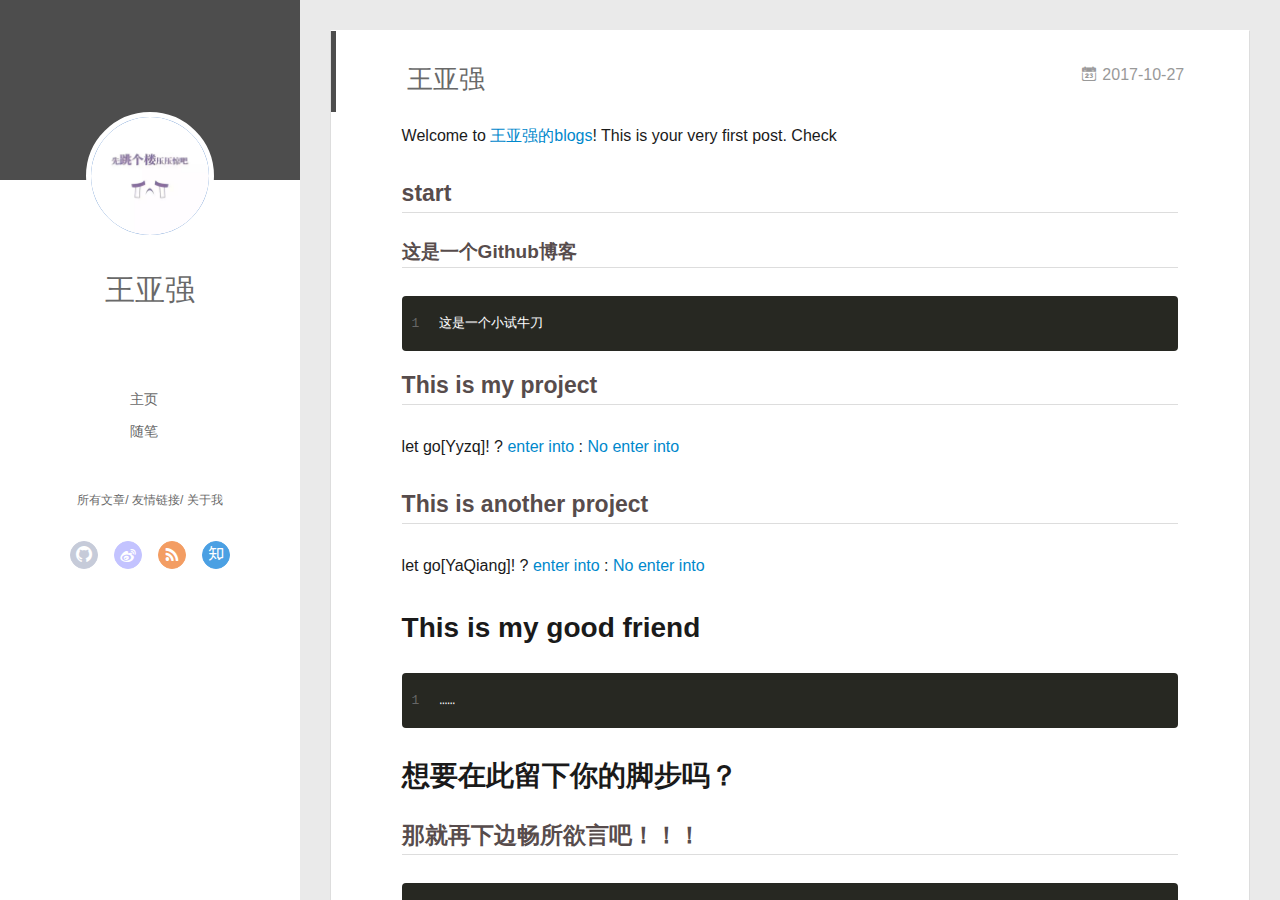
==== index.html @ bfeea73a "Site updated: 2017-10-27 15:03:14" ====
<!DOCTYPE html>
<html>
<head>
  <meta charset="utf-8">
  
  <meta name="renderer" content="webkit">
  <meta http-equiv="X-UA-Compatible" content="IE=edge" >
  <link rel="dns-prefetch" href="http://yoursite.com">
  <title>王亚强</title>
  <meta name="viewport" content="width=device-width, initial-scale=1, maximum-scale=1">
  <meta property="og:type" content="website">
<meta property="og:title" content="王亚强">
<meta property="og:url" content="http://yoursite.com/index.html">
<meta property="og:site_name" content="王亚强">
<meta property="og:locale" content="zh-CN">
<meta name="twitter:card" content="summary">
<meta name="twitter:title" content="王亚强">
  
    <link rel="alternative" href="/atom.xml" title="王亚强" type="application/atom+xml">
  
  
    <link rel="icon" href="/favicon.png">
  
  <link rel="stylesheet" type="text/css" href="/./main.507b3a.css">
  <style type="text/css">
  
    #container.show {
      background: linear-gradient(200deg,#a0cfe4,#e8c37e);
    }
  </style>
  

  

</head>

<body>
  <div id="container" q-class="show:isCtnShow">
    <canvas id="anm-canvas" class="anm-canvas"></canvas>
    <div class="left-col" q-class="show:isShow">
      
<div class="overlay" style="background: #4d4d4d"></div>
<div class="intrude-less">
	<header id="header" class="inner">
		<a href="" class="profilepic">
			<img src="/images/avatar.jpg" class="js-avatar">
		</a>
		<hgroup>
		  <h1 class="header-author"><a href="">王亚强</a></h1>
		</hgroup>
		

		<nav class="header-menu">
			<ul>
			
				<li><a href="/">主页</a></li>
	        
				<li><a href="/tags/随笔/">随笔</a></li>
	        
			</ul>
		</nav>
		<nav class="header-smart-menu">
    		
    			
    			<a q-on="click: openSlider(e, 'innerArchive')" href="javascript:void(0)">所有文章</a>
    			
            
    			
    			<a q-on="click: openSlider(e, 'friends')" href="javascript:void(0)">友情链接</a>
    			
            
    			
    			<a q-on="click: openSlider(e, 'aboutme')" href="javascript:void(0)">关于我</a>
    			
            
		</nav>
		<nav class="header-nav">
			<div class="social">
				
					<a class="github" target="_blank" href="#" title="github"><i class="icon-github"></i></a>
		        
					<a class="weibo" target="_blank" href="#" title="weibo"><i class="icon-weibo"></i></a>
		        
					<a class="rss" target="_blank" href="#" title="rss"><i class="icon-rss"></i></a>
		        
					<a class="zhihu" target="_blank" href="#" title="zhihu"><i class="icon-zhihu"></i></a>
		        
			</div>
		</nav>
	</header>		
</div>

    </div>
    <div class="mid-col" q-class="show:isShow,hide:isShow|isFalse">
      
<nav id="mobile-nav">
  	<div class="overlay js-overlay" style="background: #4d4d4d"></div>
	<div class="btnctn js-mobile-btnctn">
  		<div class="slider-trigger list" q-on="click: openSlider(e)"><i class="icon icon-sort"></i></div>
	</div>
	<div class="intrude-less">
		<header id="header" class="inner">
			<div class="profilepic">
				<img src="/images/avatar.jpg" class="js-avatar">
			</div>
			<hgroup>
			  <h1 class="header-author js-header-author">王亚强</h1>
			</hgroup>
			
			
			
				
			
				
			
			
			
			<nav class="header-nav">
				<div class="social">
					
						<a class="github" target="_blank" href="#" title="github"><i class="icon-github"></i></a>
			        
						<a class="weibo" target="_blank" href="#" title="weibo"><i class="icon-weibo"></i></a>
			        
						<a class="rss" target="_blank" href="#" title="rss"><i class="icon-rss"></i></a>
			        
						<a class="zhihu" target="_blank" href="#" title="zhihu"><i class="icon-zhihu"></i></a>
			        
				</div>
			</nav>

			<nav class="header-menu js-header-menu">
				<ul style="width: 50%">
				
				
					<li style="width: 50%"><a href="/">主页</a></li>
		        
					<li style="width: 50%"><a href="/tags/随笔/">随笔</a></li>
		        
				</ul>
			</nav>
		</header>				
	</div>
	<div class="mobile-mask" style="display:none" q-show="isShow"></div>
</nav>

      <div id="wrapper" class="body-wrap">
        <div class="menu-l">
          <div class="canvas-wrap">
            <canvas data-colors="#eaeaea" data-sectionHeight="100" data-contentId="js-content" id="myCanvas1" class="anm-canvas"></canvas>
          </div>
          <div id="js-content" class="content-ll">
            
  
    <article id="post-bowen" class="article article-type-post  article-index" itemscope itemprop="blogPost">
  <div class="article-inner">
    
      <header class="article-header">
        
  
    <h1 itemprop="name">
      <a class="article-title" href="/2017/10/27/bowen/">王亚强</a>
    </h1>
  

        
        <a href="/2017/10/27/bowen/" class="archive-article-date">
  	<time datetime="2017-10-27T02:45:35.124Z" itemprop="datePublished"><i class="icon-calendar icon"></i>2017-10-27</time>
</a>
        
      </header>
    
    <div class="article-entry" itemprop="articleBody">
      
        <p>Welcome to <a href="http://#" target="_blank" rel="external">王亚强的blogs</a>! This is your very first post. Check </p>
<h2 id="start"><a href="#start" class="headerlink" title="start"></a>start</h2><h3 id="这是一个Github博客"><a href="#这是一个Github博客" class="headerlink" title="这是一个Github博客"></a>这是一个Github博客</h3><figure class="highlight bash"><table><tr><td class="gutter"><pre><div class="line">1</div></pre></td><td class="code"><pre><div class="line">这是一个小试牛刀</div></pre></td></tr></table></figure>
<h2 id="This-is-my-project"><a href="#This-is-my-project" class="headerlink" title="This is my project"></a>This is my project</h2><p>let go[Yyzq]! ? <a href="http://yyzq.info" target="_blank" rel="external">enter into</a> : <a href="http://#" target="_blank" rel="external">No enter into</a></p>
<h2 id="This-is-another-project"><a href="#This-is-another-project" class="headerlink" title="This is another project"></a>This is another project</h2><p>let go[YaQiang]! ? <a href="http://yaqiang.wang" target="_blank" rel="external">enter into</a> : <a href="http://#" target="_blank" rel="external">No enter into</a></p>
<h1 id="This-is-my-good-friend"><a href="#This-is-my-good-friend" class="headerlink" title="This is my good friend"></a>This is my good friend</h1><figure class="highlight plain"><table><tr><td class="gutter"><pre><div class="line">1</div></pre></td><td class="code"><pre><div class="line">……</div></pre></td></tr></table></figure>
<h1 id="想要在此留下你的脚步吗？"><a href="#想要在此留下你的脚步吗？" class="headerlink" title="想要在此留下你的脚步吗？"></a>想要在此留下你的脚步吗？</h1><h2 id="那就再下边畅所欲言吧！！！"><a href="#那就再下边畅所欲言吧！！！" class="headerlink" title="那就再下边畅所欲言吧！！！"></a>那就再下边畅所欲言吧！！！</h2><figure class="highlight plain"><table><tr><td class="gutter"><pre><div class="line">1</div></pre></td><td class="code"><pre><div class="line">该走会走、该留会留、何必……</div></pre></td></tr></table></figure>
      

      
    </div>
    <div class="article-info article-info-index">
      
      
      

      
        <p class="article-more-link">
          <a class="article-more-a" href="/2017/10/27/bowen/">展开全文 >></a>
        </p>
      

      
      <div class="clearfix"></div>
    </div>
  </div>
</article>

<aside class="wrap-side-operation">
    <div class="mod-side-operation">
        
        <div class="jump-container" id="js-jump-container" style="display:none;">
            <a href="javascript:void(0)" class="mod-side-operation__jump-to-top">
                <i class="icon-font icon-back"></i>
            </a>
            <div id="js-jump-plan-container" class="jump-plan-container" style="top: -11px;">
                <i class="icon-font icon-plane jump-plane"></i>
            </div>
        </div>
        
        
    </div>
</aside>




  
  


          </div>
        </div>
      </div>
      <footer id="footer">
  <div class="outer">
    <div id="footer-info">
    	<div class="footer-left">
    		&copy; 2017 王亚强
    	</div>
      	<div class="footer-right">
      		<a href="http://hexo.io/" target="_blank">Hexo</a>  Theme <a href="https://github.com/litten/hexo-theme-yilia" target="_blank">Yilia</a> by Litten
      	</div>
    </div>
  </div>
</footer>
    </div>
    <script>
	var yiliaConfig = {
		mathjax: false,
		isHome: true,
		isPost: false,
		isArchive: false,
		isTag: false,
		isCategory: false,
		open_in_new: false,
		toc_hide_index: true,
		root: "/",
		innerArchive: true,
		showTags: false
	}
</script>

<script>!function(t){function n(e){if(r[e])return r[e].exports;var i=r[e]={exports:{},id:e,loaded:!1};return t[e].call(i.exports,i,i.exports,n),i.loaded=!0,i.exports}var r={};n.m=t,n.c=r,n.p="./",n(0)}([function(t,n,r){r(195),t.exports=r(191)},function(t,n,r){var e=r(3),i=r(52),o=r(27),u=r(28),c=r(53),f="prototype",a=function(t,n,r){var s,l,h,v,p=t&a.F,d=t&a.G,y=t&a.S,g=t&a.P,b=t&a.B,m=d?e:y?e[n]||(e[n]={}):(e[n]||{})[f],x=d?i:i[n]||(i[n]={}),w=x[f]||(x[f]={});d&&(r=n);for(s in r)l=!p&&m&&void 0!==m[s],h=(l?m:r)[s],v=b&&l?c(h,e):g&&"function"==typeof h?c(Function.call,h):h,m&&u(m,s,h,t&a.U),x[s]!=h&&o(x,s,v),g&&w[s]!=h&&(w[s]=h)};e.core=i,a.F=1,a.G=2,a.S=4,a.P=8,a.B=16,a.W=32,a.U=64,a.R=128,t.exports=a},function(t,n,r){var e=r(6);t.exports=function(t){if(!e(t))throw TypeError(t+" is not an object!");return t}},function(t,n){var r=t.exports="undefined"!=typeof window&&window.Math==Math?window:"undefined"!=typeof self&&self.Math==Math?self:Function("return this")();"number"==typeof __g&&(__g=r)},function(t,n){t.exports=function(t){try{return!!t()}catch(t){return!0}}},function(t,n){var r=t.exports="undefined"!=typeof window&&window.Math==Math?window:"undefined"!=typeof self&&self.Math==Math?self:Function("return this")();"number"==typeof __g&&(__g=r)},function(t,n){t.exports=function(t){return"object"==typeof t?null!==t:"function"==typeof t}},function(t,n,r){var e=r(126)("wks"),i=r(76),o=r(3).Symbol,u="function"==typeof o;(t.exports=function(t){return e[t]||(e[t]=u&&o[t]||(u?o:i)("Symbol."+t))}).store=e},function(t,n){var r={}.hasOwnProperty;t.exports=function(t,n){return r.call(t,n)}},function(t,n,r){var e=r(94),i=r(33);t.exports=function(t){return e(i(t))}},function(t,n,r){t.exports=!r(4)(function(){return 7!=Object.defineProperty({},"a",{get:function(){return 7}}).a})},function(t,n,r){var e=r(2),i=r(167),o=r(50),u=Object.defineProperty;n.f=r(10)?Object.defineProperty:function(t,n,r){if(e(t),n=o(n,!0),e(r),i)try{return u(t,n,r)}catch(t){}if("get"in r||"set"in r)throw TypeError("Accessors not supported!");return"value"in r&&(t[n]=r.value),t}},function(t,n,r){t.exports=!r(18)(function(){return 7!=Object.defineProperty({},"a",{get:function(){return 7}}).a})},function(t,n,r){var e=r(14),i=r(22);t.exports=r(12)?function(t,n,r){return e.f(t,n,i(1,r))}:function(t,n,r){return t[n]=r,t}},function(t,n,r){var e=r(20),i=r(58),o=r(42),u=Object.defineProperty;n.f=r(12)?Object.defineProperty:function(t,n,r){if(e(t),n=o(n,!0),e(r),i)try{return u(t,n,r)}catch(t){}if("get"in r||"set"in r)throw TypeError("Accessors not supported!");return"value"in r&&(t[n]=r.value),t}},function(t,n,r){var e=r(40)("wks"),i=r(23),o=r(5).Symbol,u="function"==typeof o;(t.exports=function(t){return e[t]||(e[t]=u&&o[t]||(u?o:i)("Symbol."+t))}).store=e},function(t,n,r){var e=r(67),i=Math.min;t.exports=function(t){return t>0?i(e(t),9007199254740991):0}},function(t,n,r){var e=r(46);t.exports=function(t){return Object(e(t))}},function(t,n){t.exports=function(t){try{return!!t()}catch(t){return!0}}},function(t,n,r){var e=r(63),i=r(34);t.exports=Object.keys||function(t){return e(t,i)}},function(t,n,r){var e=r(21);t.exports=function(t){if(!e(t))throw TypeError(t+" is not an object!");return t}},function(t,n){t.exports=function(t){return"object"==typeof t?null!==t:"function"==typeof t}},function(t,n){t.exports=function(t,n){return{enumerable:!(1&t),configurable:!(2&t),writable:!(4&t),value:n}}},function(t,n){var r=0,e=Math.random();t.exports=function(t){return"Symbol(".concat(void 0===t?"":t,")_",(++r+e).toString(36))}},function(t,n){var r={}.hasOwnProperty;t.exports=function(t,n){return r.call(t,n)}},function(t,n){var r=t.exports={version:"2.4.0"};"number"==typeof __e&&(__e=r)},function(t,n){t.exports=function(t){if("function"!=typeof t)throw TypeError(t+" is not a function!");return t}},function(t,n,r){var e=r(11),i=r(66);t.exports=r(10)?function(t,n,r){return e.f(t,n,i(1,r))}:function(t,n,r){return t[n]=r,t}},function(t,n,r){var e=r(3),i=r(27),o=r(24),u=r(76)("src"),c="toString",f=Function[c],a=(""+f).split(c);r(52).inspectSource=function(t){return f.call(t)},(t.exports=function(t,n,r,c){var f="function"==typeof r;f&&(o(r,"name")||i(r,"name",n)),t[n]!==r&&(f&&(o(r,u)||i(r,u,t[n]?""+t[n]:a.join(String(n)))),t===e?t[n]=r:c?t[n]?t[n]=r:i(t,n,r):(delete t[n],i(t,n,r)))})(Function.prototype,c,function(){return"function"==typeof this&&this[u]||f.call(this)})},function(t,n,r){var e=r(1),i=r(4),o=r(46),u=function(t,n,r,e){var i=String(o(t)),u="<"+n;return""!==r&&(u+=" "+r+'="'+String(e).replace(/"/g,"&quot;")+'"'),u+">"+i+"</"+n+">"};t.exports=function(t,n){var r={};r[t]=n(u),e(e.P+e.F*i(function(){var n=""[t]('"');return n!==n.toLowerCase()||n.split('"').length>3}),"String",r)}},function(t,n,r){var e=r(115),i=r(46);t.exports=function(t){return e(i(t))}},function(t,n,r){var e=r(116),i=r(66),o=r(30),u=r(50),c=r(24),f=r(167),a=Object.getOwnPropertyDescriptor;n.f=r(10)?a:function(t,n){if(t=o(t),n=u(n,!0),f)try{return a(t,n)}catch(t){}if(c(t,n))return i(!e.f.call(t,n),t[n])}},function(t,n,r){var e=r(24),i=r(17),o=r(145)("IE_PROTO"),u=Object.prototype;t.exports=Object.getPrototypeOf||function(t){return t=i(t),e(t,o)?t[o]:"function"==typeof t.constructor&&t instanceof t.constructor?t.constructor.prototype:t instanceof Object?u:null}},function(t,n){t.exports=function(t){if(void 0==t)throw TypeError("Can't call method on  "+t);return t}},function(t,n){t.exports="constructor,hasOwnProperty,isPrototypeOf,propertyIsEnumerable,toLocaleString,toString,valueOf".split(",")},function(t,n){t.exports={}},function(t,n){t.exports=!0},function(t,n){n.f={}.propertyIsEnumerable},function(t,n,r){var e=r(14).f,i=r(8),o=r(15)("toStringTag");t.exports=function(t,n,r){t&&!i(t=r?t:t.prototype,o)&&e(t,o,{configurable:!0,value:n})}},function(t,n,r){var e=r(40)("keys"),i=r(23);t.exports=function(t){return e[t]||(e[t]=i(t))}},function(t,n,r){var e=r(5),i="__core-js_shared__",o=e[i]||(e[i]={});t.exports=function(t){return o[t]||(o[t]={})}},function(t,n){var r=Math.ceil,e=Math.floor;t.exports=function(t){return isNaN(t=+t)?0:(t>0?e:r)(t)}},function(t,n,r){var e=r(21);t.exports=function(t,n){if(!e(t))return t;var r,i;if(n&&"function"==typeof(r=t.toString)&&!e(i=r.call(t)))return i;if("function"==typeof(r=t.valueOf)&&!e(i=r.call(t)))return i;if(!n&&"function"==typeof(r=t.toString)&&!e(i=r.call(t)))return i;throw TypeError("Can't convert object to primitive value")}},function(t,n,r){var e=r(5),i=r(25),o=r(36),u=r(44),c=r(14).f;t.exports=function(t){var n=i.Symbol||(i.Symbol=o?{}:e.Symbol||{});"_"==t.charAt(0)||t in n||c(n,t,{value:u.f(t)})}},function(t,n,r){n.f=r(15)},function(t,n){var r={}.toString;t.exports=function(t){return r.call(t).slice(8,-1)}},function(t,n){t.exports=function(t){if(void 0==t)throw TypeError("Can't call method on  "+t);return t}},function(t,n,r){var e=r(4);t.exports=function(t,n){return!!t&&e(function(){n?t.call(null,function(){},1):t.call(null)})}},function(t,n,r){var e=r(53),i=r(115),o=r(17),u=r(16),c=r(203);t.exports=function(t,n){var r=1==t,f=2==t,a=3==t,s=4==t,l=6==t,h=5==t||l,v=n||c;return function(n,c,p){for(var d,y,g=o(n),b=i(g),m=e(c,p,3),x=u(b.length),w=0,S=r?v(n,x):f?v(n,0):void 0;x>w;w++)if((h||w in b)&&(d=b[w],y=m(d,w,g),t))if(r)S[w]=y;else if(y)switch(t){case 3:return!0;case 5:return d;case 6:return w;case 2:S.push(d)}else if(s)return!1;return l?-1:a||s?s:S}}},function(t,n,r){var e=r(1),i=r(52),o=r(4);t.exports=function(t,n){var r=(i.Object||{})[t]||Object[t],u={};u[t]=n(r),e(e.S+e.F*o(function(){r(1)}),"Object",u)}},function(t,n,r){var e=r(6);t.exports=function(t,n){if(!e(t))return t;var r,i;if(n&&"function"==typeof(r=t.toString)&&!e(i=r.call(t)))return i;if("function"==typeof(r=t.valueOf)&&!e(i=r.call(t)))return i;if(!n&&"function"==typeof(r=t.toString)&&!e(i=r.call(t)))return i;throw TypeError("Can't convert object to primitive value")}},function(t,n,r){var e=r(5),i=r(25),o=r(91),u=r(13),c="prototype",f=function(t,n,r){var a,s,l,h=t&f.F,v=t&f.G,p=t&f.S,d=t&f.P,y=t&f.B,g=t&f.W,b=v?i:i[n]||(i[n]={}),m=b[c],x=v?e:p?e[n]:(e[n]||{})[c];v&&(r=n);for(a in r)(s=!h&&x&&void 0!==x[a])&&a in b||(l=s?x[a]:r[a],b[a]=v&&"function"!=typeof x[a]?r[a]:y&&s?o(l,e):g&&x[a]==l?function(t){var n=function(n,r,e){if(this instanceof t){switch(arguments.length){case 0:return new t;case 1:return new t(n);case 2:return new t(n,r)}return new t(n,r,e)}return t.apply(this,arguments)};return n[c]=t[c],n}(l):d&&"function"==typeof l?o(Function.call,l):l,d&&((b.virtual||(b.virtual={}))[a]=l,t&f.R&&m&&!m[a]&&u(m,a,l)))};f.F=1,f.G=2,f.S=4,f.P=8,f.B=16,f.W=32,f.U=64,f.R=128,t.exports=f},function(t,n){var r=t.exports={version:"2.4.0"};"number"==typeof __e&&(__e=r)},function(t,n,r){var e=r(26);t.exports=function(t,n,r){if(e(t),void 0===n)return t;switch(r){case 1:return function(r){return t.call(n,r)};case 2:return function(r,e){return t.call(n,r,e)};case 3:return function(r,e,i){return t.call(n,r,e,i)}}return function(){return t.apply(n,arguments)}}},function(t,n,r){var e=r(183),i=r(1),o=r(126)("metadata"),u=o.store||(o.store=new(r(186))),c=function(t,n,r){var i=u.get(t);if(!i){if(!r)return;u.set(t,i=new e)}var o=i.get(n);if(!o){if(!r)return;i.set(n,o=new e)}return o},f=function(t,n,r){var e=c(n,r,!1);return void 0!==e&&e.has(t)},a=function(t,n,r){var e=c(n,r,!1);return void 0===e?void 0:e.get(t)},s=function(t,n,r,e){c(r,e,!0).set(t,n)},l=function(t,n){var r=c(t,n,!1),e=[];return r&&r.forEach(function(t,n){e.push(n)}),e},h=function(t){return void 0===t||"symbol"==typeof t?t:String(t)},v=function(t){i(i.S,"Reflect",t)};t.exports={store:u,map:c,has:f,get:a,set:s,keys:l,key:h,exp:v}},function(t,n,r){"use strict";if(r(10)){var e=r(69),i=r(3),o=r(4),u=r(1),c=r(127),f=r(152),a=r(53),s=r(68),l=r(66),h=r(27),v=r(73),p=r(67),d=r(16),y=r(75),g=r(50),b=r(24),m=r(180),x=r(114),w=r(6),S=r(17),_=r(137),O=r(70),E=r(32),P=r(71).f,j=r(154),F=r(76),M=r(7),A=r(48),N=r(117),T=r(146),I=r(155),k=r(80),L=r(123),R=r(74),C=r(130),W=r(160),D=r(11),U=r(31),G=D.f,B=U.f,V=i.RangeError,z=i.TypeError,q=i.Uint8Array,K="ArrayBuffer",Y="Shared"+K,J="BYTES_PER_ELEMENT",H="prototype",$=Array[H],X=f.ArrayBuffer,Q=f.DataView,Z=A(0),tt=A(2),nt=A(3),rt=A(4),et=A(5),it=A(6),ot=N(!0),ut=N(!1),ct=I.values,ft=I.keys,at=I.entries,st=$.lastIndexOf,lt=$.reduce,ht=$.reduceRight,vt=$.join,pt=$.sort,dt=$.slice,yt=$.toString,gt=$.toLocaleString,bt=M("iterator"),mt=M("toStringTag"),xt=F("typed_constructor"),wt=F("def_constructor"),St=c.CONSTR,_t=c.TYPED,Ot=c.VIEW,Et="Wrong length!",Pt=A(1,function(t,n){return Tt(T(t,t[wt]),n)}),jt=o(function(){return 1===new q(new Uint16Array([1]).buffer)[0]}),Ft=!!q&&!!q[H].set&&o(function(){new q(1).set({})}),Mt=function(t,n){if(void 0===t)throw z(Et);var r=+t,e=d(t);if(n&&!m(r,e))throw V(Et);return e},At=function(t,n){var r=p(t);if(r<0||r%n)throw V("Wrong offset!");return r},Nt=function(t){if(w(t)&&_t in t)return t;throw z(t+" is not a typed array!")},Tt=function(t,n){if(!(w(t)&&xt in t))throw z("It is not a typed array constructor!");return new t(n)},It=function(t,n){return kt(T(t,t[wt]),n)},kt=function(t,n){for(var r=0,e=n.length,i=Tt(t,e);e>r;)i[r]=n[r++];return i},Lt=function(t,n,r){G(t,n,{get:function(){return this._d[r]}})},Rt=function(t){var n,r,e,i,o,u,c=S(t),f=arguments.length,s=f>1?arguments[1]:void 0,l=void 0!==s,h=j(c);if(void 0!=h&&!_(h)){for(u=h.call(c),e=[],n=0;!(o=u.next()).done;n++)e.push(o.value);c=e}for(l&&f>2&&(s=a(s,arguments[2],2)),n=0,r=d(c.length),i=Tt(this,r);r>n;n++)i[n]=l?s(c[n],n):c[n];return i},Ct=function(){for(var t=0,n=arguments.length,r=Tt(this,n);n>t;)r[t]=arguments[t++];return r},Wt=!!q&&o(function(){gt.call(new q(1))}),Dt=function(){return gt.apply(Wt?dt.call(Nt(this)):Nt(this),arguments)},Ut={copyWithin:function(t,n){return W.call(Nt(this),t,n,arguments.length>2?arguments[2]:void 0)},every:function(t){return rt(Nt(this),t,arguments.length>1?arguments[1]:void 0)},fill:function(t){return C.apply(Nt(this),arguments)},filter:function(t){return It(this,tt(Nt(this),t,arguments.length>1?arguments[1]:void 0))},find:function(t){return et(Nt(this),t,arguments.length>1?arguments[1]:void 0)},findIndex:function(t){return it(Nt(this),t,arguments.length>1?arguments[1]:void 0)},forEach:function(t){Z(Nt(this),t,arguments.length>1?arguments[1]:void 0)},indexOf:function(t){return ut(Nt(this),t,arguments.length>1?arguments[1]:void 0)},includes:function(t){return ot(Nt(this),t,arguments.length>1?arguments[1]:void 0)},join:function(t){return vt.apply(Nt(this),arguments)},lastIndexOf:function(t){return st.apply(Nt(this),arguments)},map:function(t){return Pt(Nt(this),t,arguments.length>1?arguments[1]:void 0)},reduce:function(t){return lt.apply(Nt(this),arguments)},reduceRight:function(t){return ht.apply(Nt(this),arguments)},reverse:function(){for(var t,n=this,r=Nt(n).length,e=Math.floor(r/2),i=0;i<e;)t=n[i],n[i++]=n[--r],n[r]=t;return n},some:function(t){return nt(Nt(this),t,arguments.length>1?arguments[1]:void 0)},sort:function(t){return pt.call(Nt(this),t)},subarray:function(t,n){var r=Nt(this),e=r.length,i=y(t,e);return new(T(r,r[wt]))(r.buffer,r.byteOffset+i*r.BYTES_PER_ELEMENT,d((void 0===n?e:y(n,e))-i))}},Gt=function(t,n){return It(this,dt.call(Nt(this),t,n))},Bt=function(t){Nt(this);var n=At(arguments[1],1),r=this.length,e=S(t),i=d(e.length),o=0;if(i+n>r)throw V(Et);for(;o<i;)this[n+o]=e[o++]},Vt={entries:function(){return at.call(Nt(this))},keys:function(){return ft.call(Nt(this))},values:function(){return ct.call(Nt(this))}},zt=function(t,n){return w(t)&&t[_t]&&"symbol"!=typeof n&&n in t&&String(+n)==String(n)},qt=function(t,n){return zt(t,n=g(n,!0))?l(2,t[n]):B(t,n)},Kt=function(t,n,r){return!(zt(t,n=g(n,!0))&&w(r)&&b(r,"value"))||b(r,"get")||b(r,"set")||r.configurable||b(r,"writable")&&!r.writable||b(r,"enumerable")&&!r.enumerable?G(t,n,r):(t[n]=r.value,t)};St||(U.f=qt,D.f=Kt),u(u.S+u.F*!St,"Object",{getOwnPropertyDescriptor:qt,defineProperty:Kt}),o(function(){yt.call({})})&&(yt=gt=function(){return vt.call(this)});var Yt=v({},Ut);v(Yt,Vt),h(Yt,bt,Vt.values),v(Yt,{slice:Gt,set:Bt,constructor:function(){},toString:yt,toLocaleString:Dt}),Lt(Yt,"buffer","b"),Lt(Yt,"byteOffset","o"),Lt(Yt,"byteLength","l"),Lt(Yt,"length","e"),G(Yt,mt,{get:function(){return this[_t]}}),t.exports=function(t,n,r,f){f=!!f;var a=t+(f?"Clamped":"")+"Array",l="Uint8Array"!=a,v="get"+t,p="set"+t,y=i[a],g=y||{},b=y&&E(y),m=!y||!c.ABV,S={},_=y&&y[H],j=function(t,r){var e=t._d;return e.v[v](r*n+e.o,jt)},F=function(t,r,e){var i=t._d;f&&(e=(e=Math.round(e))<0?0:e>255?255:255&e),i.v[p](r*n+i.o,e,jt)},M=function(t,n){G(t,n,{get:function(){return j(this,n)},set:function(t){return F(this,n,t)},enumerable:!0})};m?(y=r(function(t,r,e,i){s(t,y,a,"_d");var o,u,c,f,l=0,v=0;if(w(r)){if(!(r instanceof X||(f=x(r))==K||f==Y))return _t in r?kt(y,r):Rt.call(y,r);o=r,v=At(e,n);var p=r.byteLength;if(void 0===i){if(p%n)throw V(Et);if((u=p-v)<0)throw V(Et)}else if((u=d(i)*n)+v>p)throw V(Et);c=u/n}else c=Mt(r,!0),u=c*n,o=new X(u);for(h(t,"_d",{b:o,o:v,l:u,e:c,v:new Q(o)});l<c;)M(t,l++)}),_=y[H]=O(Yt),h(_,"constructor",y)):L(function(t){new y(null),new y(t)},!0)||(y=r(function(t,r,e,i){s(t,y,a);var o;return w(r)?r instanceof X||(o=x(r))==K||o==Y?void 0!==i?new g(r,At(e,n),i):void 0!==e?new g(r,At(e,n)):new g(r):_t in r?kt(y,r):Rt.call(y,r):new g(Mt(r,l))}),Z(b!==Function.prototype?P(g).concat(P(b)):P(g),function(t){t in y||h(y,t,g[t])}),y[H]=_,e||(_.constructor=y));var A=_[bt],N=!!A&&("values"==A.name||void 0==A.name),T=Vt.values;h(y,xt,!0),h(_,_t,a),h(_,Ot,!0),h(_,wt,y),(f?new y(1)[mt]==a:mt in _)||G(_,mt,{get:function(){return a}}),S[a]=y,u(u.G+u.W+u.F*(y!=g),S),u(u.S,a,{BYTES_PER_ELEMENT:n,from:Rt,of:Ct}),J in _||h(_,J,n),u(u.P,a,Ut),R(a),u(u.P+u.F*Ft,a,{set:Bt}),u(u.P+u.F*!N,a,Vt),u(u.P+u.F*(_.toString!=yt),a,{toString:yt}),u(u.P+u.F*o(function(){new y(1).slice()}),a,{slice:Gt}),u(u.P+u.F*(o(function(){return[1,2].toLocaleString()!=new y([1,2]).toLocaleString()})||!o(function(){_.toLocaleString.call([1,2])})),a,{toLocaleString:Dt}),k[a]=N?A:T,e||N||h(_,bt,T)}}else t.exports=function(){}},function(t,n){var r={}.toString;t.exports=function(t){return r.call(t).slice(8,-1)}},function(t,n,r){var e=r(21),i=r(5).document,o=e(i)&&e(i.createElement);t.exports=function(t){return o?i.createElement(t):{}}},function(t,n,r){t.exports=!r(12)&&!r(18)(function(){return 7!=Object.defineProperty(r(57)("div"),"a",{get:function(){return 7}}).a})},function(t,n,r){"use strict";var e=r(36),i=r(51),o=r(64),u=r(13),c=r(8),f=r(35),a=r(96),s=r(38),l=r(103),h=r(15)("iterator"),v=!([].keys&&"next"in[].keys()),p="keys",d="values",y=function(){return this};t.exports=function(t,n,r,g,b,m,x){a(r,n,g);var w,S,_,O=function(t){if(!v&&t in F)return F[t];switch(t){case p:case d:return function(){return new r(this,t)}}return function(){return new r(this,t)}},E=n+" Iterator",P=b==d,j=!1,F=t.prototype,M=F[h]||F["@@iterator"]||b&&F[b],A=M||O(b),N=b?P?O("entries"):A:void 0,T="Array"==n?F.entries||M:M;if(T&&(_=l(T.call(new t)))!==Object.prototype&&(s(_,E,!0),e||c(_,h)||u(_,h,y)),P&&M&&M.name!==d&&(j=!0,A=function(){return M.call(this)}),e&&!x||!v&&!j&&F[h]||u(F,h,A),f[n]=A,f[E]=y,b)if(w={values:P?A:O(d),keys:m?A:O(p),entries:N},x)for(S in w)S in F||o(F,S,w[S]);else i(i.P+i.F*(v||j),n,w);return w}},function(t,n,r){var e=r(20),i=r(100),o=r(34),u=r(39)("IE_PROTO"),c=function(){},f="prototype",a=function(){var t,n=r(57)("iframe"),e=o.length;for(n.style.display="none",r(93).appendChild(n),n.src="javascript:",t=n.contentWindow.document,t.open(),t.write("<script>document.F=Object<\/script>"),t.close(),a=t.F;e--;)delete a[f][o[e]];return a()};t.exports=Object.create||function(t,n){var r;return null!==t?(c[f]=e(t),r=new c,c[f]=null,r[u]=t):r=a(),void 0===n?r:i(r,n)}},function(t,n,r){var e=r(63),i=r(34).concat("length","prototype");n.f=Object.getOwnPropertyNames||function(t){return e(t,i)}},function(t,n){n.f=Object.getOwnPropertySymbols},function(t,n,r){var e=r(8),i=r(9),o=r(90)(!1),u=r(39)("IE_PROTO");t.exports=function(t,n){var r,c=i(t),f=0,a=[];for(r in c)r!=u&&e(c,r)&&a.push(r);for(;n.length>f;)e(c,r=n[f++])&&(~o(a,r)||a.push(r));return a}},function(t,n,r){t.exports=r(13)},function(t,n,r){var e=r(76)("meta"),i=r(6),o=r(24),u=r(11).f,c=0,f=Object.isExtensible||function(){return!0},a=!r(4)(function(){return f(Object.preventExtensions({}))}),s=function(t){u(t,e,{value:{i:"O"+ ++c,w:{}}})},l=function(t,n){if(!i(t))return"symbol"==typeof t?t:("string"==typeof t?"S":"P")+t;if(!o(t,e)){if(!f(t))return"F";if(!n)return"E";s(t)}return t[e].i},h=function(t,n){if(!o(t,e)){if(!f(t))return!0;if(!n)return!1;s(t)}return t[e].w},v=function(t){return a&&p.NEED&&f(t)&&!o(t,e)&&s(t),t},p=t.exports={KEY:e,NEED:!1,fastKey:l,getWeak:h,onFreeze:v}},function(t,n){t.exports=function(t,n){return{enumerable:!(1&t),configurable:!(2&t),writable:!(4&t),value:n}}},function(t,n){var r=Math.ceil,e=Math.floor;t.exports=function(t){return isNaN(t=+t)?0:(t>0?e:r)(t)}},function(t,n){t.exports=function(t,n,r,e){if(!(t instanceof n)||void 0!==e&&e in t)throw TypeError(r+": incorrect invocation!");return t}},function(t,n){t.exports=!1},function(t,n,r){var e=r(2),i=r(173),o=r(133),u=r(145)("IE_PROTO"),c=function(){},f="prototype",a=function(){var t,n=r(132)("iframe"),e=o.length;for(n.style.display="none",r(135).appendChild(n),n.src="javascript:",t=n.contentWindow.document,t.open(),t.write("<script>document.F=Object<\/script>"),t.close(),a=t.F;e--;)delete a[f][o[e]];return a()};t.exports=Object.create||function(t,n){var r;return null!==t?(c[f]=e(t),r=new c,c[f]=null,r[u]=t):r=a(),void 0===n?r:i(r,n)}},function(t,n,r){var e=r(175),i=r(133).concat("length","prototype");n.f=Object.getOwnPropertyNames||function(t){return e(t,i)}},function(t,n,r){var e=r(175),i=r(133);t.exports=Object.keys||function(t){return e(t,i)}},function(t,n,r){var e=r(28);t.exports=function(t,n,r){for(var i in n)e(t,i,n[i],r);return t}},function(t,n,r){"use strict";var e=r(3),i=r(11),o=r(10),u=r(7)("species");t.exports=function(t){var n=e[t];o&&n&&!n[u]&&i.f(n,u,{configurable:!0,get:function(){return this}})}},function(t,n,r){var e=r(67),i=Math.max,o=Math.min;t.exports=function(t,n){return t=e(t),t<0?i(t+n,0):o(t,n)}},function(t,n){var r=0,e=Math.random();t.exports=function(t){return"Symbol(".concat(void 0===t?"":t,")_",(++r+e).toString(36))}},function(t,n,r){var e=r(33);t.exports=function(t){return Object(e(t))}},function(t,n,r){var e=r(7)("unscopables"),i=Array.prototype;void 0==i[e]&&r(27)(i,e,{}),t.exports=function(t){i[e][t]=!0}},function(t,n,r){var e=r(53),i=r(169),o=r(137),u=r(2),c=r(16),f=r(154),a={},s={},n=t.exports=function(t,n,r,l,h){var v,p,d,y,g=h?function(){return t}:f(t),b=e(r,l,n?2:1),m=0;if("function"!=typeof g)throw TypeError(t+" is not iterable!");if(o(g)){for(v=c(t.length);v>m;m++)if((y=n?b(u(p=t[m])[0],p[1]):b(t[m]))===a||y===s)return y}else for(d=g.call(t);!(p=d.next()).done;)if((y=i(d,b,p.value,n))===a||y===s)return y};n.BREAK=a,n.RETURN=s},function(t,n){t.exports={}},function(t,n,r){var e=r(11).f,i=r(24),o=r(7)("toStringTag");t.exports=function(t,n,r){t&&!i(t=r?t:t.prototype,o)&&e(t,o,{configurable:!0,value:n})}},function(t,n,r){var e=r(1),i=r(46),o=r(4),u=r(150),c="["+u+"]",f="​",a=RegExp("^"+c+c+"*"),s=RegExp(c+c+"*$"),l=function(t,n,r){var i={},c=o(function(){return!!u[t]()||f[t]()!=f}),a=i[t]=c?n(h):u[t];r&&(i[r]=a),e(e.P+e.F*c,"String",i)},h=l.trim=function(t,n){return t=String(i(t)),1&n&&(t=t.replace(a,"")),2&n&&(t=t.replace(s,"")),t};t.exports=l},function(t,n,r){t.exports={default:r(86),__esModule:!0}},function(t,n,r){t.exports={default:r(87),__esModule:!0}},function(t,n,r){"use strict";function e(t){return t&&t.__esModule?t:{default:t}}n.__esModule=!0;var i=r(84),o=e(i),u=r(83),c=e(u),f="function"==typeof c.default&&"symbol"==typeof o.default?function(t){return typeof t}:function(t){return t&&"function"==typeof c.default&&t.constructor===c.default&&t!==c.default.prototype?"symbol":typeof t};n.default="function"==typeof c.default&&"symbol"===f(o.default)?function(t){return void 0===t?"undefined":f(t)}:function(t){return t&&"function"==typeof c.default&&t.constructor===c.default&&t!==c.default.prototype?"symbol":void 0===t?"undefined":f(t)}},function(t,n,r){r(110),r(108),r(111),r(112),t.exports=r(25).Symbol},function(t,n,r){r(109),r(113),t.exports=r(44).f("iterator")},function(t,n){t.exports=function(t){if("function"!=typeof t)throw TypeError(t+" is not a function!");return t}},function(t,n){t.exports=function(){}},function(t,n,r){var e=r(9),i=r(106),o=r(105);t.exports=function(t){return function(n,r,u){var c,f=e(n),a=i(f.length),s=o(u,a);if(t&&r!=r){for(;a>s;)if((c=f[s++])!=c)return!0}else for(;a>s;s++)if((t||s in f)&&f[s]===r)return t||s||0;return!t&&-1}}},function(t,n,r){var e=r(88);t.exports=function(t,n,r){if(e(t),void 0===n)return t;switch(r){case 1:return function(r){return t.call(n,r)};case 2:return function(r,e){return t.call(n,r,e)};case 3:return function(r,e,i){return t.call(n,r,e,i)}}return function(){return t.apply(n,arguments)}}},function(t,n,r){var e=r(19),i=r(62),o=r(37);t.exports=function(t){var n=e(t),r=i.f;if(r)for(var u,c=r(t),f=o.f,a=0;c.length>a;)f.call(t,u=c[a++])&&n.push(u);return n}},function(t,n,r){t.exports=r(5).document&&document.documentElement},function(t,n,r){var e=r(56);t.exports=Object("z").propertyIsEnumerable(0)?Object:function(t){return"String"==e(t)?t.split(""):Object(t)}},function(t,n,r){var e=r(56);t.exports=Array.isArray||function(t){return"Array"==e(t)}},function(t,n,r){"use strict";var e=r(60),i=r(22),o=r(38),u={};r(13)(u,r(15)("iterator"),function(){return this}),t.exports=function(t,n,r){t.prototype=e(u,{next:i(1,r)}),o(t,n+" Iterator")}},function(t,n){t.exports=function(t,n){return{value:n,done:!!t}}},function(t,n,r){var e=r(19),i=r(9);t.exports=function(t,n){for(var r,o=i(t),u=e(o),c=u.length,f=0;c>f;)if(o[r=u[f++]]===n)return r}},function(t,n,r){var e=r(23)("meta"),i=r(21),o=r(8),u=r(14).f,c=0,f=Object.isExtensible||function(){return!0},a=!r(18)(function(){return f(Object.preventExtensions({}))}),s=function(t){u(t,e,{value:{i:"O"+ ++c,w:{}}})},l=function(t,n){if(!i(t))return"symbol"==typeof t?t:("string"==typeof t?"S":"P")+t;if(!o(t,e)){if(!f(t))return"F";if(!n)return"E";s(t)}return t[e].i},h=function(t,n){if(!o(t,e)){if(!f(t))return!0;if(!n)return!1;s(t)}return t[e].w},v=function(t){return a&&p.NEED&&f(t)&&!o(t,e)&&s(t),t},p=t.exports={KEY:e,NEED:!1,fastKey:l,getWeak:h,onFreeze:v}},function(t,n,r){var e=r(14),i=r(20),o=r(19);t.exports=r(12)?Object.defineProperties:function(t,n){i(t);for(var r,u=o(n),c=u.length,f=0;c>f;)e.f(t,r=u[f++],n[r]);return t}},function(t,n,r){var e=r(37),i=r(22),o=r(9),u=r(42),c=r(8),f=r(58),a=Object.getOwnPropertyDescriptor;n.f=r(12)?a:function(t,n){if(t=o(t),n=u(n,!0),f)try{return a(t,n)}catch(t){}if(c(t,n))return i(!e.f.call(t,n),t[n])}},function(t,n,r){var e=r(9),i=r(61).f,o={}.toString,u="object"==typeof window&&window&&Object.getOwnPropertyNames?Object.getOwnPropertyNames(window):[],c=function(t){try{return i(t)}catch(t){return u.slice()}};t.exports.f=function(t){return u&&"[object Window]"==o.call(t)?c(t):i(e(t))}},function(t,n,r){var e=r(8),i=r(77),o=r(39)("IE_PROTO"),u=Object.prototype;t.exports=Object.getPrototypeOf||function(t){return t=i(t),e(t,o)?t[o]:"function"==typeof t.constructor&&t instanceof t.constructor?t.constructor.prototype:t instanceof Object?u:null}},function(t,n,r){var e=r(41),i=r(33);t.exports=function(t){return function(n,r){var o,u,c=String(i(n)),f=e(r),a=c.length;return f<0||f>=a?t?"":void 0:(o=c.charCodeAt(f),o<55296||o>56319||f+1===a||(u=c.charCodeAt(f+1))<56320||u>57343?t?c.charAt(f):o:t?c.slice(f,f+2):u-56320+(o-55296<<10)+65536)}}},function(t,n,r){var e=r(41),i=Math.max,o=Math.min;t.exports=function(t,n){return t=e(t),t<0?i(t+n,0):o(t,n)}},function(t,n,r){var e=r(41),i=Math.min;t.exports=function(t){return t>0?i(e(t),9007199254740991):0}},function(t,n,r){"use strict";var e=r(89),i=r(97),o=r(35),u=r(9);t.exports=r(59)(Array,"Array",function(t,n){this._t=u(t),this._i=0,this._k=n},function(){var t=this._t,n=this._k,r=this._i++;return!t||r>=t.length?(this._t=void 0,i(1)):"keys"==n?i(0,r):"values"==n?i(0,t[r]):i(0,[r,t[r]])},"values"),o.Arguments=o.Array,e("keys"),e("values"),e("entries")},function(t,n){},function(t,n,r){"use strict";var e=r(104)(!0);r(59)(String,"String",function(t){this._t=String(t),this._i=0},function(){var t,n=this._t,r=this._i;return r>=n.length?{value:void 0,done:!0}:(t=e(n,r),this._i+=t.length,{value:t,done:!1})})},function(t,n,r){"use strict";var e=r(5),i=r(8),o=r(12),u=r(51),c=r(64),f=r(99).KEY,a=r(18),s=r(40),l=r(38),h=r(23),v=r(15),p=r(44),d=r(43),y=r(98),g=r(92),b=r(95),m=r(20),x=r(9),w=r(42),S=r(22),_=r(60),O=r(102),E=r(101),P=r(14),j=r(19),F=E.f,M=P.f,A=O.f,N=e.Symbol,T=e.JSON,I=T&&T.stringify,k="prototype",L=v("_hidden"),R=v("toPrimitive"),C={}.propertyIsEnumerable,W=s("symbol-registry"),D=s("symbols"),U=s("op-symbols"),G=Object[k],B="function"==typeof N,V=e.QObject,z=!V||!V[k]||!V[k].findChild,q=o&&a(function(){return 7!=_(M({},"a",{get:function(){return M(this,"a",{value:7}).a}})).a})?function(t,n,r){var e=F(G,n);e&&delete G[n],M(t,n,r),e&&t!==G&&M(G,n,e)}:M,K=function(t){var n=D[t]=_(N[k]);return n._k=t,n},Y=B&&"symbol"==typeof N.iterator?function(t){return"symbol"==typeof t}:function(t){return t instanceof N},J=function(t,n,r){return t===G&&J(U,n,r),m(t),n=w(n,!0),m(r),i(D,n)?(r.enumerable?(i(t,L)&&t[L][n]&&(t[L][n]=!1),r=_(r,{enumerable:S(0,!1)})):(i(t,L)||M(t,L,S(1,{})),t[L][n]=!0),q(t,n,r)):M(t,n,r)},H=function(t,n){m(t);for(var r,e=g(n=x(n)),i=0,o=e.length;o>i;)J(t,r=e[i++],n[r]);return t},$=function(t,n){return void 0===n?_(t):H(_(t),n)},X=function(t){var n=C.call(this,t=w(t,!0));return!(this===G&&i(D,t)&&!i(U,t))&&(!(n||!i(this,t)||!i(D,t)||i(this,L)&&this[L][t])||n)},Q=function(t,n){if(t=x(t),n=w(n,!0),t!==G||!i(D,n)||i(U,n)){var r=F(t,n);return!r||!i(D,n)||i(t,L)&&t[L][n]||(r.enumerable=!0),r}},Z=function(t){for(var n,r=A(x(t)),e=[],o=0;r.length>o;)i(D,n=r[o++])||n==L||n==f||e.push(n);return e},tt=function(t){for(var n,r=t===G,e=A(r?U:x(t)),o=[],u=0;e.length>u;)!i(D,n=e[u++])||r&&!i(G,n)||o.push(D[n]);return o};B||(N=function(){if(this instanceof N)throw TypeError("Symbol is not a constructor!");var t=h(arguments.length>0?arguments[0]:void 0),n=function(r){this===G&&n.call(U,r),i(this,L)&&i(this[L],t)&&(this[L][t]=!1),q(this,t,S(1,r))};return o&&z&&q(G,t,{configurable:!0,set:n}),K(t)},c(N[k],"toString",function(){return this._k}),E.f=Q,P.f=J,r(61).f=O.f=Z,r(37).f=X,r(62).f=tt,o&&!r(36)&&c(G,"propertyIsEnumerable",X,!0),p.f=function(t){return K(v(t))}),u(u.G+u.W+u.F*!B,{Symbol:N});for(var nt="hasInstance,isConcatSpreadable,iterator,match,replace,search,species,split,toPrimitive,toStringTag,unscopables".split(","),rt=0;nt.length>rt;)v(nt[rt++]);for(var nt=j(v.store),rt=0;nt.length>rt;)d(nt[rt++]);u(u.S+u.F*!B,"Symbol",{for:function(t){return i(W,t+="")?W[t]:W[t]=N(t)},keyFor:function(t){if(Y(t))return y(W,t);throw TypeError(t+" is not a symbol!")},useSetter:function(){z=!0},useSimple:function(){z=!1}}),u(u.S+u.F*!B,"Object",{create:$,defineProperty:J,defineProperties:H,getOwnPropertyDescriptor:Q,getOwnPropertyNames:Z,getOwnPropertySymbols:tt}),T&&u(u.S+u.F*(!B||a(function(){var t=N();return"[null]"!=I([t])||"{}"!=I({a:t})||"{}"!=I(Object(t))})),"JSON",{stringify:function(t){if(void 0!==t&&!Y(t)){for(var n,r,e=[t],i=1;arguments.length>i;)e.push(arguments[i++]);return n=e[1],"function"==typeof n&&(r=n),!r&&b(n)||(n=function(t,n){if(r&&(n=r.call(this,t,n)),!Y(n))return n}),e[1]=n,I.apply(T,e)}}}),N[k][R]||r(13)(N[k],R,N[k].valueOf),l(N,"Symbol"),l(Math,"Math",!0),l(e.JSON,"JSON",!0)},function(t,n,r){r(43)("asyncIterator")},function(t,n,r){r(43)("observable")},function(t,n,r){r(107);for(var e=r(5),i=r(13),o=r(35),u=r(15)("toStringTag"),c=["NodeList","DOMTokenList","MediaList","StyleSheetList","CSSRuleList"],f=0;f<5;f++){var a=c[f],s=e[a],l=s&&s.prototype;l&&!l[u]&&i(l,u,a),o[a]=o.Array}},function(t,n,r){var e=r(45),i=r(7)("toStringTag"),o="Arguments"==e(function(){return arguments}()),u=function(t,n){try{return t[n]}catch(t){}};t.exports=function(t){var n,r,c;return void 0===t?"Undefined":null===t?"Null":"string"==typeof(r=u(n=Object(t),i))?r:o?e(n):"Object"==(c=e(n))&&"function"==typeof n.callee?"Arguments":c}},function(t,n,r){var e=r(45);t.exports=Object("z").propertyIsEnumerable(0)?Object:function(t){return"String"==e(t)?t.split(""):Object(t)}},function(t,n){n.f={}.propertyIsEnumerable},function(t,n,r){var e=r(30),i=r(16),o=r(75);t.exports=function(t){return function(n,r,u){var c,f=e(n),a=i(f.length),s=o(u,a);if(t&&r!=r){for(;a>s;)if((c=f[s++])!=c)return!0}else for(;a>s;s++)if((t||s in f)&&f[s]===r)return t||s||0;return!t&&-1}}},function(t,n,r){"use strict";var e=r(3),i=r(1),o=r(28),u=r(73),c=r(65),f=r(79),a=r(68),s=r(6),l=r(4),h=r(123),v=r(81),p=r(136);t.exports=function(t,n,r,d,y,g){var b=e[t],m=b,x=y?"set":"add",w=m&&m.prototype,S={},_=function(t){var n=w[t];o(w,t,"delete"==t?function(t){return!(g&&!s(t))&&n.call(this,0===t?0:t)}:"has"==t?function(t){return!(g&&!s(t))&&n.call(this,0===t?0:t)}:"get"==t?function(t){return g&&!s(t)?void 0:n.call(this,0===t?0:t)}:"add"==t?function(t){return n.call(this,0===t?0:t),this}:function(t,r){return n.call(this,0===t?0:t,r),this})};if("function"==typeof m&&(g||w.forEach&&!l(function(){(new m).entries().next()}))){var O=new m,E=O[x](g?{}:-0,1)!=O,P=l(function(){O.has(1)}),j=h(function(t){new m(t)}),F=!g&&l(function(){for(var t=new m,n=5;n--;)t[x](n,n);return!t.has(-0)});j||(m=n(function(n,r){a(n,m,t);var e=p(new b,n,m);return void 0!=r&&f(r,y,e[x],e),e}),m.prototype=w,w.constructor=m),(P||F)&&(_("delete"),_("has"),y&&_("get")),(F||E)&&_(x),g&&w.clear&&delete w.clear}else m=d.getConstructor(n,t,y,x),u(m.prototype,r),c.NEED=!0;return v(m,t),S[t]=m,i(i.G+i.W+i.F*(m!=b),S),g||d.setStrong(m,t,y),m}},function(t,n,r){"use strict";var e=r(27),i=r(28),o=r(4),u=r(46),c=r(7);t.exports=function(t,n,r){var f=c(t),a=r(u,f,""[t]),s=a[0],l=a[1];o(function(){var n={};return n[f]=function(){return 7},7!=""[t](n)})&&(i(String.prototype,t,s),e(RegExp.prototype,f,2==n?function(t,n){return l.call(t,this,n)}:function(t){return l.call(t,this)}))}
},function(t,n,r){"use strict";var e=r(2);t.exports=function(){var t=e(this),n="";return t.global&&(n+="g"),t.ignoreCase&&(n+="i"),t.multiline&&(n+="m"),t.unicode&&(n+="u"),t.sticky&&(n+="y"),n}},function(t,n){t.exports=function(t,n,r){var e=void 0===r;switch(n.length){case 0:return e?t():t.call(r);case 1:return e?t(n[0]):t.call(r,n[0]);case 2:return e?t(n[0],n[1]):t.call(r,n[0],n[1]);case 3:return e?t(n[0],n[1],n[2]):t.call(r,n[0],n[1],n[2]);case 4:return e?t(n[0],n[1],n[2],n[3]):t.call(r,n[0],n[1],n[2],n[3])}return t.apply(r,n)}},function(t,n,r){var e=r(6),i=r(45),o=r(7)("match");t.exports=function(t){var n;return e(t)&&(void 0!==(n=t[o])?!!n:"RegExp"==i(t))}},function(t,n,r){var e=r(7)("iterator"),i=!1;try{var o=[7][e]();o.return=function(){i=!0},Array.from(o,function(){throw 2})}catch(t){}t.exports=function(t,n){if(!n&&!i)return!1;var r=!1;try{var o=[7],u=o[e]();u.next=function(){return{done:r=!0}},o[e]=function(){return u},t(o)}catch(t){}return r}},function(t,n,r){t.exports=r(69)||!r(4)(function(){var t=Math.random();__defineSetter__.call(null,t,function(){}),delete r(3)[t]})},function(t,n){n.f=Object.getOwnPropertySymbols},function(t,n,r){var e=r(3),i="__core-js_shared__",o=e[i]||(e[i]={});t.exports=function(t){return o[t]||(o[t]={})}},function(t,n,r){for(var e,i=r(3),o=r(27),u=r(76),c=u("typed_array"),f=u("view"),a=!(!i.ArrayBuffer||!i.DataView),s=a,l=0,h="Int8Array,Uint8Array,Uint8ClampedArray,Int16Array,Uint16Array,Int32Array,Uint32Array,Float32Array,Float64Array".split(",");l<9;)(e=i[h[l++]])?(o(e.prototype,c,!0),o(e.prototype,f,!0)):s=!1;t.exports={ABV:a,CONSTR:s,TYPED:c,VIEW:f}},function(t,n){"use strict";var r={versions:function(){var t=window.navigator.userAgent;return{trident:t.indexOf("Trident")>-1,presto:t.indexOf("Presto")>-1,webKit:t.indexOf("AppleWebKit")>-1,gecko:t.indexOf("Gecko")>-1&&-1==t.indexOf("KHTML"),mobile:!!t.match(/AppleWebKit.*Mobile.*/),ios:!!t.match(/\(i[^;]+;( U;)? CPU.+Mac OS X/),android:t.indexOf("Android")>-1||t.indexOf("Linux")>-1,iPhone:t.indexOf("iPhone")>-1||t.indexOf("Mac")>-1,iPad:t.indexOf("iPad")>-1,webApp:-1==t.indexOf("Safari"),weixin:-1==t.indexOf("MicroMessenger")}}()};t.exports=r},function(t,n,r){"use strict";var e=r(85),i=function(t){return t&&t.__esModule?t:{default:t}}(e),o=function(){function t(t,n,e){return n||e?String.fromCharCode(n||e):r[t]||t}function n(t){return e[t]}var r={"&quot;":'"',"&lt;":"<","&gt;":">","&amp;":"&","&nbsp;":" "},e={};for(var u in r)e[r[u]]=u;return r["&apos;"]="'",e["'"]="&#39;",{encode:function(t){return t?(""+t).replace(/['<> "&]/g,n).replace(/\r?\n/g,"<br/>").replace(/\s/g,"&nbsp;"):""},decode:function(n){return n?(""+n).replace(/<br\s*\/?>/gi,"\n").replace(/&quot;|&lt;|&gt;|&amp;|&nbsp;|&apos;|&#(\d+);|&#(\d+)/g,t).replace(/\u00a0/g," "):""},encodeBase16:function(t){if(!t)return t;t+="";for(var n=[],r=0,e=t.length;e>r;r++)n.push(t.charCodeAt(r).toString(16).toUpperCase());return n.join("")},encodeBase16forJSON:function(t){if(!t)return t;t=t.replace(/[\u4E00-\u9FBF]/gi,function(t){return escape(t).replace("%u","\\u")});for(var n=[],r=0,e=t.length;e>r;r++)n.push(t.charCodeAt(r).toString(16).toUpperCase());return n.join("")},decodeBase16:function(t){if(!t)return t;t+="";for(var n=[],r=0,e=t.length;e>r;r+=2)n.push(String.fromCharCode("0x"+t.slice(r,r+2)));return n.join("")},encodeObject:function(t){if(t instanceof Array)for(var n=0,r=t.length;r>n;n++)t[n]=o.encodeObject(t[n]);else if("object"==(void 0===t?"undefined":(0,i.default)(t)))for(var e in t)t[e]=o.encodeObject(t[e]);else if("string"==typeof t)return o.encode(t);return t},loadScript:function(t){var n=document.createElement("script");document.getElementsByTagName("body")[0].appendChild(n),n.setAttribute("src",t)},addLoadEvent:function(t){var n=window.onload;"function"!=typeof window.onload?window.onload=t:window.onload=function(){n(),t()}}}}();t.exports=o},function(t,n,r){"use strict";var e=r(17),i=r(75),o=r(16);t.exports=function(t){for(var n=e(this),r=o(n.length),u=arguments.length,c=i(u>1?arguments[1]:void 0,r),f=u>2?arguments[2]:void 0,a=void 0===f?r:i(f,r);a>c;)n[c++]=t;return n}},function(t,n,r){"use strict";var e=r(11),i=r(66);t.exports=function(t,n,r){n in t?e.f(t,n,i(0,r)):t[n]=r}},function(t,n,r){var e=r(6),i=r(3).document,o=e(i)&&e(i.createElement);t.exports=function(t){return o?i.createElement(t):{}}},function(t,n){t.exports="constructor,hasOwnProperty,isPrototypeOf,propertyIsEnumerable,toLocaleString,toString,valueOf".split(",")},function(t,n,r){var e=r(7)("match");t.exports=function(t){var n=/./;try{"/./"[t](n)}catch(r){try{return n[e]=!1,!"/./"[t](n)}catch(t){}}return!0}},function(t,n,r){t.exports=r(3).document&&document.documentElement},function(t,n,r){var e=r(6),i=r(144).set;t.exports=function(t,n,r){var o,u=n.constructor;return u!==r&&"function"==typeof u&&(o=u.prototype)!==r.prototype&&e(o)&&i&&i(t,o),t}},function(t,n,r){var e=r(80),i=r(7)("iterator"),o=Array.prototype;t.exports=function(t){return void 0!==t&&(e.Array===t||o[i]===t)}},function(t,n,r){var e=r(45);t.exports=Array.isArray||function(t){return"Array"==e(t)}},function(t,n,r){"use strict";var e=r(70),i=r(66),o=r(81),u={};r(27)(u,r(7)("iterator"),function(){return this}),t.exports=function(t,n,r){t.prototype=e(u,{next:i(1,r)}),o(t,n+" Iterator")}},function(t,n,r){"use strict";var e=r(69),i=r(1),o=r(28),u=r(27),c=r(24),f=r(80),a=r(139),s=r(81),l=r(32),h=r(7)("iterator"),v=!([].keys&&"next"in[].keys()),p="keys",d="values",y=function(){return this};t.exports=function(t,n,r,g,b,m,x){a(r,n,g);var w,S,_,O=function(t){if(!v&&t in F)return F[t];switch(t){case p:case d:return function(){return new r(this,t)}}return function(){return new r(this,t)}},E=n+" Iterator",P=b==d,j=!1,F=t.prototype,M=F[h]||F["@@iterator"]||b&&F[b],A=M||O(b),N=b?P?O("entries"):A:void 0,T="Array"==n?F.entries||M:M;if(T&&(_=l(T.call(new t)))!==Object.prototype&&(s(_,E,!0),e||c(_,h)||u(_,h,y)),P&&M&&M.name!==d&&(j=!0,A=function(){return M.call(this)}),e&&!x||!v&&!j&&F[h]||u(F,h,A),f[n]=A,f[E]=y,b)if(w={values:P?A:O(d),keys:m?A:O(p),entries:N},x)for(S in w)S in F||o(F,S,w[S]);else i(i.P+i.F*(v||j),n,w);return w}},function(t,n){var r=Math.expm1;t.exports=!r||r(10)>22025.465794806718||r(10)<22025.465794806718||-2e-17!=r(-2e-17)?function(t){return 0==(t=+t)?t:t>-1e-6&&t<1e-6?t+t*t/2:Math.exp(t)-1}:r},function(t,n){t.exports=Math.sign||function(t){return 0==(t=+t)||t!=t?t:t<0?-1:1}},function(t,n,r){var e=r(3),i=r(151).set,o=e.MutationObserver||e.WebKitMutationObserver,u=e.process,c=e.Promise,f="process"==r(45)(u);t.exports=function(){var t,n,r,a=function(){var e,i;for(f&&(e=u.domain)&&e.exit();t;){i=t.fn,t=t.next;try{i()}catch(e){throw t?r():n=void 0,e}}n=void 0,e&&e.enter()};if(f)r=function(){u.nextTick(a)};else if(o){var s=!0,l=document.createTextNode("");new o(a).observe(l,{characterData:!0}),r=function(){l.data=s=!s}}else if(c&&c.resolve){var h=c.resolve();r=function(){h.then(a)}}else r=function(){i.call(e,a)};return function(e){var i={fn:e,next:void 0};n&&(n.next=i),t||(t=i,r()),n=i}}},function(t,n,r){var e=r(6),i=r(2),o=function(t,n){if(i(t),!e(n)&&null!==n)throw TypeError(n+": can't set as prototype!")};t.exports={set:Object.setPrototypeOf||("__proto__"in{}?function(t,n,e){try{e=r(53)(Function.call,r(31).f(Object.prototype,"__proto__").set,2),e(t,[]),n=!(t instanceof Array)}catch(t){n=!0}return function(t,r){return o(t,r),n?t.__proto__=r:e(t,r),t}}({},!1):void 0),check:o}},function(t,n,r){var e=r(126)("keys"),i=r(76);t.exports=function(t){return e[t]||(e[t]=i(t))}},function(t,n,r){var e=r(2),i=r(26),o=r(7)("species");t.exports=function(t,n){var r,u=e(t).constructor;return void 0===u||void 0==(r=e(u)[o])?n:i(r)}},function(t,n,r){var e=r(67),i=r(46);t.exports=function(t){return function(n,r){var o,u,c=String(i(n)),f=e(r),a=c.length;return f<0||f>=a?t?"":void 0:(o=c.charCodeAt(f),o<55296||o>56319||f+1===a||(u=c.charCodeAt(f+1))<56320||u>57343?t?c.charAt(f):o:t?c.slice(f,f+2):u-56320+(o-55296<<10)+65536)}}},function(t,n,r){var e=r(122),i=r(46);t.exports=function(t,n,r){if(e(n))throw TypeError("String#"+r+" doesn't accept regex!");return String(i(t))}},function(t,n,r){"use strict";var e=r(67),i=r(46);t.exports=function(t){var n=String(i(this)),r="",o=e(t);if(o<0||o==1/0)throw RangeError("Count can't be negative");for(;o>0;(o>>>=1)&&(n+=n))1&o&&(r+=n);return r}},function(t,n){t.exports="\t\n\v\f\r   ᠎             　\u2028\u2029\ufeff"},function(t,n,r){var e,i,o,u=r(53),c=r(121),f=r(135),a=r(132),s=r(3),l=s.process,h=s.setImmediate,v=s.clearImmediate,p=s.MessageChannel,d=0,y={},g="onreadystatechange",b=function(){var t=+this;if(y.hasOwnProperty(t)){var n=y[t];delete y[t],n()}},m=function(t){b.call(t.data)};h&&v||(h=function(t){for(var n=[],r=1;arguments.length>r;)n.push(arguments[r++]);return y[++d]=function(){c("function"==typeof t?t:Function(t),n)},e(d),d},v=function(t){delete y[t]},"process"==r(45)(l)?e=function(t){l.nextTick(u(b,t,1))}:p?(i=new p,o=i.port2,i.port1.onmessage=m,e=u(o.postMessage,o,1)):s.addEventListener&&"function"==typeof postMessage&&!s.importScripts?(e=function(t){s.postMessage(t+"","*")},s.addEventListener("message",m,!1)):e=g in a("script")?function(t){f.appendChild(a("script"))[g]=function(){f.removeChild(this),b.call(t)}}:function(t){setTimeout(u(b,t,1),0)}),t.exports={set:h,clear:v}},function(t,n,r){"use strict";var e=r(3),i=r(10),o=r(69),u=r(127),c=r(27),f=r(73),a=r(4),s=r(68),l=r(67),h=r(16),v=r(71).f,p=r(11).f,d=r(130),y=r(81),g="ArrayBuffer",b="DataView",m="prototype",x="Wrong length!",w="Wrong index!",S=e[g],_=e[b],O=e.Math,E=e.RangeError,P=e.Infinity,j=S,F=O.abs,M=O.pow,A=O.floor,N=O.log,T=O.LN2,I="buffer",k="byteLength",L="byteOffset",R=i?"_b":I,C=i?"_l":k,W=i?"_o":L,D=function(t,n,r){var e,i,o,u=Array(r),c=8*r-n-1,f=(1<<c)-1,a=f>>1,s=23===n?M(2,-24)-M(2,-77):0,l=0,h=t<0||0===t&&1/t<0?1:0;for(t=F(t),t!=t||t===P?(i=t!=t?1:0,e=f):(e=A(N(t)/T),t*(o=M(2,-e))<1&&(e--,o*=2),t+=e+a>=1?s/o:s*M(2,1-a),t*o>=2&&(e++,o/=2),e+a>=f?(i=0,e=f):e+a>=1?(i=(t*o-1)*M(2,n),e+=a):(i=t*M(2,a-1)*M(2,n),e=0));n>=8;u[l++]=255&i,i/=256,n-=8);for(e=e<<n|i,c+=n;c>0;u[l++]=255&e,e/=256,c-=8);return u[--l]|=128*h,u},U=function(t,n,r){var e,i=8*r-n-1,o=(1<<i)-1,u=o>>1,c=i-7,f=r-1,a=t[f--],s=127&a;for(a>>=7;c>0;s=256*s+t[f],f--,c-=8);for(e=s&(1<<-c)-1,s>>=-c,c+=n;c>0;e=256*e+t[f],f--,c-=8);if(0===s)s=1-u;else{if(s===o)return e?NaN:a?-P:P;e+=M(2,n),s-=u}return(a?-1:1)*e*M(2,s-n)},G=function(t){return t[3]<<24|t[2]<<16|t[1]<<8|t[0]},B=function(t){return[255&t]},V=function(t){return[255&t,t>>8&255]},z=function(t){return[255&t,t>>8&255,t>>16&255,t>>24&255]},q=function(t){return D(t,52,8)},K=function(t){return D(t,23,4)},Y=function(t,n,r){p(t[m],n,{get:function(){return this[r]}})},J=function(t,n,r,e){var i=+r,o=l(i);if(i!=o||o<0||o+n>t[C])throw E(w);var u=t[R]._b,c=o+t[W],f=u.slice(c,c+n);return e?f:f.reverse()},H=function(t,n,r,e,i,o){var u=+r,c=l(u);if(u!=c||c<0||c+n>t[C])throw E(w);for(var f=t[R]._b,a=c+t[W],s=e(+i),h=0;h<n;h++)f[a+h]=s[o?h:n-h-1]},$=function(t,n){s(t,S,g);var r=+n,e=h(r);if(r!=e)throw E(x);return e};if(u.ABV){if(!a(function(){new S})||!a(function(){new S(.5)})){S=function(t){return new j($(this,t))};for(var X,Q=S[m]=j[m],Z=v(j),tt=0;Z.length>tt;)(X=Z[tt++])in S||c(S,X,j[X]);o||(Q.constructor=S)}var nt=new _(new S(2)),rt=_[m].setInt8;nt.setInt8(0,2147483648),nt.setInt8(1,2147483649),!nt.getInt8(0)&&nt.getInt8(1)||f(_[m],{setInt8:function(t,n){rt.call(this,t,n<<24>>24)},setUint8:function(t,n){rt.call(this,t,n<<24>>24)}},!0)}else S=function(t){var n=$(this,t);this._b=d.call(Array(n),0),this[C]=n},_=function(t,n,r){s(this,_,b),s(t,S,b);var e=t[C],i=l(n);if(i<0||i>e)throw E("Wrong offset!");if(r=void 0===r?e-i:h(r),i+r>e)throw E(x);this[R]=t,this[W]=i,this[C]=r},i&&(Y(S,k,"_l"),Y(_,I,"_b"),Y(_,k,"_l"),Y(_,L,"_o")),f(_[m],{getInt8:function(t){return J(this,1,t)[0]<<24>>24},getUint8:function(t){return J(this,1,t)[0]},getInt16:function(t){var n=J(this,2,t,arguments[1]);return(n[1]<<8|n[0])<<16>>16},getUint16:function(t){var n=J(this,2,t,arguments[1]);return n[1]<<8|n[0]},getInt32:function(t){return G(J(this,4,t,arguments[1]))},getUint32:function(t){return G(J(this,4,t,arguments[1]))>>>0},getFloat32:function(t){return U(J(this,4,t,arguments[1]),23,4)},getFloat64:function(t){return U(J(this,8,t,arguments[1]),52,8)},setInt8:function(t,n){H(this,1,t,B,n)},setUint8:function(t,n){H(this,1,t,B,n)},setInt16:function(t,n){H(this,2,t,V,n,arguments[2])},setUint16:function(t,n){H(this,2,t,V,n,arguments[2])},setInt32:function(t,n){H(this,4,t,z,n,arguments[2])},setUint32:function(t,n){H(this,4,t,z,n,arguments[2])},setFloat32:function(t,n){H(this,4,t,K,n,arguments[2])},setFloat64:function(t,n){H(this,8,t,q,n,arguments[2])}});y(S,g),y(_,b),c(_[m],u.VIEW,!0),n[g]=S,n[b]=_},function(t,n,r){var e=r(3),i=r(52),o=r(69),u=r(182),c=r(11).f;t.exports=function(t){var n=i.Symbol||(i.Symbol=o?{}:e.Symbol||{});"_"==t.charAt(0)||t in n||c(n,t,{value:u.f(t)})}},function(t,n,r){var e=r(114),i=r(7)("iterator"),o=r(80);t.exports=r(52).getIteratorMethod=function(t){if(void 0!=t)return t[i]||t["@@iterator"]||o[e(t)]}},function(t,n,r){"use strict";var e=r(78),i=r(170),o=r(80),u=r(30);t.exports=r(140)(Array,"Array",function(t,n){this._t=u(t),this._i=0,this._k=n},function(){var t=this._t,n=this._k,r=this._i++;return!t||r>=t.length?(this._t=void 0,i(1)):"keys"==n?i(0,r):"values"==n?i(0,t[r]):i(0,[r,t[r]])},"values"),o.Arguments=o.Array,e("keys"),e("values"),e("entries")},function(t,n){function r(t,n){t.classList?t.classList.add(n):t.className+=" "+n}t.exports=r},function(t,n){function r(t,n){if(t.classList)t.classList.remove(n);else{var r=new RegExp("(^|\\b)"+n.split(" ").join("|")+"(\\b|$)","gi");t.className=t.className.replace(r," ")}}t.exports=r},function(t,n){function r(){throw new Error("setTimeout has not been defined")}function e(){throw new Error("clearTimeout has not been defined")}function i(t){if(s===setTimeout)return setTimeout(t,0);if((s===r||!s)&&setTimeout)return s=setTimeout,setTimeout(t,0);try{return s(t,0)}catch(n){try{return s.call(null,t,0)}catch(n){return s.call(this,t,0)}}}function o(t){if(l===clearTimeout)return clearTimeout(t);if((l===e||!l)&&clearTimeout)return l=clearTimeout,clearTimeout(t);try{return l(t)}catch(n){try{return l.call(null,t)}catch(n){return l.call(this,t)}}}function u(){d&&v&&(d=!1,v.length?p=v.concat(p):y=-1,p.length&&c())}function c(){if(!d){var t=i(u);d=!0;for(var n=p.length;n;){for(v=p,p=[];++y<n;)v&&v[y].run();y=-1,n=p.length}v=null,d=!1,o(t)}}function f(t,n){this.fun=t,this.array=n}function a(){}var s,l,h=t.exports={};!function(){try{s="function"==typeof setTimeout?setTimeout:r}catch(t){s=r}try{l="function"==typeof clearTimeout?clearTimeout:e}catch(t){l=e}}();var v,p=[],d=!1,y=-1;h.nextTick=function(t){var n=new Array(arguments.length-1);if(arguments.length>1)for(var r=1;r<arguments.length;r++)n[r-1]=arguments[r];p.push(new f(t,n)),1!==p.length||d||i(c)},f.prototype.run=function(){this.fun.apply(null,this.array)},h.title="browser",h.browser=!0,h.env={},h.argv=[],h.version="",h.versions={},h.on=a,h.addListener=a,h.once=a,h.off=a,h.removeListener=a,h.removeAllListeners=a,h.emit=a,h.prependListener=a,h.prependOnceListener=a,h.listeners=function(t){return[]},h.binding=function(t){throw new Error("process.binding is not supported")},h.cwd=function(){return"/"},h.chdir=function(t){throw new Error("process.chdir is not supported")},h.umask=function(){return 0}},function(t,n,r){var e=r(45);t.exports=function(t,n){if("number"!=typeof t&&"Number"!=e(t))throw TypeError(n);return+t}},function(t,n,r){"use strict";var e=r(17),i=r(75),o=r(16);t.exports=[].copyWithin||function(t,n){var r=e(this),u=o(r.length),c=i(t,u),f=i(n,u),a=arguments.length>2?arguments[2]:void 0,s=Math.min((void 0===a?u:i(a,u))-f,u-c),l=1;for(f<c&&c<f+s&&(l=-1,f+=s-1,c+=s-1);s-- >0;)f in r?r[c]=r[f]:delete r[c],c+=l,f+=l;return r}},function(t,n,r){var e=r(79);t.exports=function(t,n){var r=[];return e(t,!1,r.push,r,n),r}},function(t,n,r){var e=r(26),i=r(17),o=r(115),u=r(16);t.exports=function(t,n,r,c,f){e(n);var a=i(t),s=o(a),l=u(a.length),h=f?l-1:0,v=f?-1:1;if(r<2)for(;;){if(h in s){c=s[h],h+=v;break}if(h+=v,f?h<0:l<=h)throw TypeError("Reduce of empty array with no initial value")}for(;f?h>=0:l>h;h+=v)h in s&&(c=n(c,s[h],h,a));return c}},function(t,n,r){"use strict";var e=r(26),i=r(6),o=r(121),u=[].slice,c={},f=function(t,n,r){if(!(n in c)){for(var e=[],i=0;i<n;i++)e[i]="a["+i+"]";c[n]=Function("F,a","return new F("+e.join(",")+")")}return c[n](t,r)};t.exports=Function.bind||function(t){var n=e(this),r=u.call(arguments,1),c=function(){var e=r.concat(u.call(arguments));return this instanceof c?f(n,e.length,e):o(n,e,t)};return i(n.prototype)&&(c.prototype=n.prototype),c}},function(t,n,r){"use strict";var e=r(11).f,i=r(70),o=r(73),u=r(53),c=r(68),f=r(46),a=r(79),s=r(140),l=r(170),h=r(74),v=r(10),p=r(65).fastKey,d=v?"_s":"size",y=function(t,n){var r,e=p(n);if("F"!==e)return t._i[e];for(r=t._f;r;r=r.n)if(r.k==n)return r};t.exports={getConstructor:function(t,n,r,s){var l=t(function(t,e){c(t,l,n,"_i"),t._i=i(null),t._f=void 0,t._l=void 0,t[d]=0,void 0!=e&&a(e,r,t[s],t)});return o(l.prototype,{clear:function(){for(var t=this,n=t._i,r=t._f;r;r=r.n)r.r=!0,r.p&&(r.p=r.p.n=void 0),delete n[r.i];t._f=t._l=void 0,t[d]=0},delete:function(t){var n=this,r=y(n,t);if(r){var e=r.n,i=r.p;delete n._i[r.i],r.r=!0,i&&(i.n=e),e&&(e.p=i),n._f==r&&(n._f=e),n._l==r&&(n._l=i),n[d]--}return!!r},forEach:function(t){c(this,l,"forEach");for(var n,r=u(t,arguments.length>1?arguments[1]:void 0,3);n=n?n.n:this._f;)for(r(n.v,n.k,this);n&&n.r;)n=n.p},has:function(t){return!!y(this,t)}}),v&&e(l.prototype,"size",{get:function(){return f(this[d])}}),l},def:function(t,n,r){var e,i,o=y(t,n);return o?o.v=r:(t._l=o={i:i=p(n,!0),k:n,v:r,p:e=t._l,n:void 0,r:!1},t._f||(t._f=o),e&&(e.n=o),t[d]++,"F"!==i&&(t._i[i]=o)),t},getEntry:y,setStrong:function(t,n,r){s(t,n,function(t,n){this._t=t,this._k=n,this._l=void 0},function(){for(var t=this,n=t._k,r=t._l;r&&r.r;)r=r.p;return t._t&&(t._l=r=r?r.n:t._t._f)?"keys"==n?l(0,r.k):"values"==n?l(0,r.v):l(0,[r.k,r.v]):(t._t=void 0,l(1))},r?"entries":"values",!r,!0),h(n)}}},function(t,n,r){var e=r(114),i=r(161);t.exports=function(t){return function(){if(e(this)!=t)throw TypeError(t+"#toJSON isn't generic");return i(this)}}},function(t,n,r){"use strict";var e=r(73),i=r(65).getWeak,o=r(2),u=r(6),c=r(68),f=r(79),a=r(48),s=r(24),l=a(5),h=a(6),v=0,p=function(t){return t._l||(t._l=new d)},d=function(){this.a=[]},y=function(t,n){return l(t.a,function(t){return t[0]===n})};d.prototype={get:function(t){var n=y(this,t);if(n)return n[1]},has:function(t){return!!y(this,t)},set:function(t,n){var r=y(this,t);r?r[1]=n:this.a.push([t,n])},delete:function(t){var n=h(this.a,function(n){return n[0]===t});return~n&&this.a.splice(n,1),!!~n}},t.exports={getConstructor:function(t,n,r,o){var a=t(function(t,e){c(t,a,n,"_i"),t._i=v++,t._l=void 0,void 0!=e&&f(e,r,t[o],t)});return e(a.prototype,{delete:function(t){if(!u(t))return!1;var n=i(t);return!0===n?p(this).delete(t):n&&s(n,this._i)&&delete n[this._i]},has:function(t){if(!u(t))return!1;var n=i(t);return!0===n?p(this).has(t):n&&s(n,this._i)}}),a},def:function(t,n,r){var e=i(o(n),!0);return!0===e?p(t).set(n,r):e[t._i]=r,t},ufstore:p}},function(t,n,r){t.exports=!r(10)&&!r(4)(function(){return 7!=Object.defineProperty(r(132)("div"),"a",{get:function(){return 7}}).a})},function(t,n,r){var e=r(6),i=Math.floor;t.exports=function(t){return!e(t)&&isFinite(t)&&i(t)===t}},function(t,n,r){var e=r(2);t.exports=function(t,n,r,i){try{return i?n(e(r)[0],r[1]):n(r)}catch(n){var o=t.return;throw void 0!==o&&e(o.call(t)),n}}},function(t,n){t.exports=function(t,n){return{value:n,done:!!t}}},function(t,n){t.exports=Math.log1p||function(t){return(t=+t)>-1e-8&&t<1e-8?t-t*t/2:Math.log(1+t)}},function(t,n,r){"use strict";var e=r(72),i=r(125),o=r(116),u=r(17),c=r(115),f=Object.assign;t.exports=!f||r(4)(function(){var t={},n={},r=Symbol(),e="abcdefghijklmnopqrst";return t[r]=7,e.split("").forEach(function(t){n[t]=t}),7!=f({},t)[r]||Object.keys(f({},n)).join("")!=e})?function(t,n){for(var r=u(t),f=arguments.length,a=1,s=i.f,l=o.f;f>a;)for(var h,v=c(arguments[a++]),p=s?e(v).concat(s(v)):e(v),d=p.length,y=0;d>y;)l.call(v,h=p[y++])&&(r[h]=v[h]);return r}:f},function(t,n,r){var e=r(11),i=r(2),o=r(72);t.exports=r(10)?Object.defineProperties:function(t,n){i(t);for(var r,u=o(n),c=u.length,f=0;c>f;)e.f(t,r=u[f++],n[r]);return t}},function(t,n,r){var e=r(30),i=r(71).f,o={}.toString,u="object"==typeof window&&window&&Object.getOwnPropertyNames?Object.getOwnPropertyNames(window):[],c=function(t){try{return i(t)}catch(t){return u.slice()}};t.exports.f=function(t){return u&&"[object Window]"==o.call(t)?c(t):i(e(t))}},function(t,n,r){var e=r(24),i=r(30),o=r(117)(!1),u=r(145)("IE_PROTO");t.exports=function(t,n){var r,c=i(t),f=0,a=[];for(r in c)r!=u&&e(c,r)&&a.push(r);for(;n.length>f;)e(c,r=n[f++])&&(~o(a,r)||a.push(r));return a}},function(t,n,r){var e=r(72),i=r(30),o=r(116).f;t.exports=function(t){return function(n){for(var r,u=i(n),c=e(u),f=c.length,a=0,s=[];f>a;)o.call(u,r=c[a++])&&s.push(t?[r,u[r]]:u[r]);return s}}},function(t,n,r){var e=r(71),i=r(125),o=r(2),u=r(3).Reflect;t.exports=u&&u.ownKeys||function(t){var n=e.f(o(t)),r=i.f;return r?n.concat(r(t)):n}},function(t,n,r){var e=r(3).parseFloat,i=r(82).trim;t.exports=1/e(r(150)+"-0")!=-1/0?function(t){var n=i(String(t),3),r=e(n);return 0===r&&"-"==n.charAt(0)?-0:r}:e},function(t,n,r){var e=r(3).parseInt,i=r(82).trim,o=r(150),u=/^[\-+]?0[xX]/;t.exports=8!==e(o+"08")||22!==e(o+"0x16")?function(t,n){var r=i(String(t),3);return e(r,n>>>0||(u.test(r)?16:10))}:e},function(t,n){t.exports=Object.is||function(t,n){return t===n?0!==t||1/t==1/n:t!=t&&n!=n}},function(t,n,r){var e=r(16),i=r(149),o=r(46);t.exports=function(t,n,r,u){var c=String(o(t)),f=c.length,a=void 0===r?" ":String(r),s=e(n);if(s<=f||""==a)return c;var l=s-f,h=i.call(a,Math.ceil(l/a.length));return h.length>l&&(h=h.slice(0,l)),u?h+c:c+h}},function(t,n,r){n.f=r(7)},function(t,n,r){"use strict";var e=r(164);t.exports=r(118)("Map",function(t){return function(){return t(this,arguments.length>0?arguments[0]:void 0)}},{get:function(t){var n=e.getEntry(this,t);return n&&n.v},set:function(t,n){return e.def(this,0===t?0:t,n)}},e,!0)},function(t,n,r){r(10)&&"g"!=/./g.flags&&r(11).f(RegExp.prototype,"flags",{configurable:!0,get:r(120)})},function(t,n,r){"use strict";var e=r(164);t.exports=r(118)("Set",function(t){return function(){return t(this,arguments.length>0?arguments[0]:void 0)}},{add:function(t){return e.def(this,t=0===t?0:t,t)}},e)},function(t,n,r){"use strict";var e,i=r(48)(0),o=r(28),u=r(65),c=r(172),f=r(166),a=r(6),s=u.getWeak,l=Object.isExtensible,h=f.ufstore,v={},p=function(t){return function(){return t(this,arguments.length>0?arguments[0]:void 0)}},d={get:function(t){if(a(t)){var n=s(t);return!0===n?h(this).get(t):n?n[this._i]:void 0}},set:function(t,n){return f.def(this,t,n)}},y=t.exports=r(118)("WeakMap",p,d,f,!0,!0);7!=(new y).set((Object.freeze||Object)(v),7).get(v)&&(e=f.getConstructor(p),c(e.prototype,d),u.NEED=!0,i(["delete","has","get","set"],function(t){var n=y.prototype,r=n[t];o(n,t,function(n,i){if(a(n)&&!l(n)){this._f||(this._f=new e);var o=this._f[t](n,i);return"set"==t?this:o}return r.call(this,n,i)})}))},,,,function(t,n){"use strict";function r(){var t=document.querySelector("#page-nav");if(t&&!document.querySelector("#page-nav .extend.prev")&&(t.innerHTML='<a class="extend prev disabled" rel="prev">&laquo; Prev</a>'+t.innerHTML),t&&!document.querySelector("#page-nav .extend.next")&&(t.innerHTML=t.innerHTML+'<a class="extend next disabled" rel="next">Next &raquo;</a>'),yiliaConfig&&yiliaConfig.open_in_new){document.querySelectorAll(".article-entry a:not(.article-more-a)").forEach(function(t){var n=t.getAttribute("target");n&&""!==n||t.setAttribute("target","_blank")})}if(yiliaConfig&&yiliaConfig.toc_hide_index){document.querySelectorAll(".toc-number").forEach(function(t){t.style.display="none"})}var n=document.querySelector("#js-aboutme");n&&0!==n.length&&(n.innerHTML=n.innerText),window.YiliaChangyanWrap&&window.YiliaChangyanWrap()}t.exports={init:r}},function(t,n,r){"use strict";function e(t){return t&&t.__esModule?t:{default:t}}function i(t,n){var r=/\/|index.html/g;return t.replace(r,"")===n.replace(r,"")}function o(){for(var t=document.querySelectorAll(".js-header-menu li a"),n=window.location.pathname,r=0,e=t.length;r<e;r++){var o=t[r];i(n,o.getAttribute("href"))&&(0,h.default)(o,"active")}}function u(t){for(var n=t.offsetLeft,r=t.offsetParent;null!==r;)n+=r.offsetLeft,r=r.offsetParent;return n}function c(t){for(var n=t.offsetTop,r=t.offsetParent;null!==r;)n+=r.offsetTop,r=r.offsetParent;return n}function f(t,n,r,e,i){var o=u(t),f=c(t)-n;if(f-r<=i){var a=t.$newDom;a||(a=t.cloneNode(!0),(0,d.default)(t,a),t.$newDom=a,a.style.position="fixed",a.style.top=(r||f)+"px",a.style.left=o+"px",a.style.zIndex=e||2,a.style.width="100%",a.style.color="#fff"),a.style.visibility="visible",t.style.visibility="hidden"}else{t.style.visibility="visible";var s=t.$newDom;s&&(s.style.visibility="hidden")}}function a(){var t=document.querySelector(".js-overlay"),n=document.querySelector(".js-header-menu");f(t,document.body.scrollTop,-63,2,0),f(n,document.body.scrollTop,1,3,0)}function s(){document.querySelector("#container").addEventListener("scroll",function(t){a()}),window.addEventListener("scroll",function(t){a()}),a()}var l=r(156),h=e(l),v=r(157),p=(e(v),r(382)),d=e(p),y=r(128),g=e(y),b=r(190),m=e(b),x=r(129);(function(){g.default.versions.mobile&&window.screen.width<800&&(o(),s())})(),(0,x.addLoadEvent)(function(){m.default.init()}),t.exports={}},,,,function(t,n,r){(function(t){"use strict";function n(t,n,r){t[n]||Object[e](t,n,{writable:!0,configurable:!0,value:r})}if(r(381),r(391),r(198),t._babelPolyfill)throw new Error("only one instance of babel-polyfill is allowed");t._babelPolyfill=!0;var e="defineProperty";n(String.prototype,"padLeft","".padStart),n(String.prototype,"padRight","".padEnd),"pop,reverse,shift,keys,values,entries,indexOf,every,some,forEach,map,filter,find,findIndex,includes,join,slice,concat,push,splice,unshift,sort,lastIndexOf,reduce,reduceRight,copyWithin,fill".split(",").forEach(function(t){[][t]&&n(Array,t,Function.call.bind([][t]))})}).call(n,function(){return this}())},,,function(t,n,r){r(210),t.exports=r(52).RegExp.escape},,,,function(t,n,r){var e=r(6),i=r(138),o=r(7)("species");t.exports=function(t){var n;return i(t)&&(n=t.constructor,"function"!=typeof n||n!==Array&&!i(n.prototype)||(n=void 0),e(n)&&null===(n=n[o])&&(n=void 0)),void 0===n?Array:n}},function(t,n,r){var e=r(202);t.exports=function(t,n){return new(e(t))(n)}},function(t,n,r){"use strict";var e=r(2),i=r(50),o="number";t.exports=function(t){if("string"!==t&&t!==o&&"default"!==t)throw TypeError("Incorrect hint");return i(e(this),t!=o)}},function(t,n,r){var e=r(72),i=r(125),o=r(116);t.exports=function(t){var n=e(t),r=i.f;if(r)for(var u,c=r(t),f=o.f,a=0;c.length>a;)f.call(t,u=c[a++])&&n.push(u);return n}},function(t,n,r){var e=r(72),i=r(30);t.exports=function(t,n){for(var r,o=i(t),u=e(o),c=u.length,f=0;c>f;)if(o[r=u[f++]]===n)return r}},function(t,n,r){"use strict";var e=r(208),i=r(121),o=r(26);t.exports=function(){for(var t=o(this),n=arguments.length,r=Array(n),u=0,c=e._,f=!1;n>u;)(r[u]=arguments[u++])===c&&(f=!0);return function(){var e,o=this,u=arguments.length,a=0,s=0;if(!f&&!u)return i(t,r,o);if(e=r.slice(),f)for(;n>a;a++)e[a]===c&&(e[a]=arguments[s++]);for(;u>s;)e.push(arguments[s++]);return i(t,e,o)}}},function(t,n,r){t.exports=r(3)},function(t,n){t.exports=function(t,n){var r=n===Object(n)?function(t){return n[t]}:n;return function(n){return String(n).replace(t,r)}}},function(t,n,r){var e=r(1),i=r(209)(/[\\^$*+?.()|[\]{}]/g,"\\$&");e(e.S,"RegExp",{escape:function(t){return i(t)}})},function(t,n,r){var e=r(1);e(e.P,"Array",{copyWithin:r(160)}),r(78)("copyWithin")},function(t,n,r){"use strict";var e=r(1),i=r(48)(4);e(e.P+e.F*!r(47)([].every,!0),"Array",{every:function(t){return i(this,t,arguments[1])}})},function(t,n,r){var e=r(1);e(e.P,"Array",{fill:r(130)}),r(78)("fill")},function(t,n,r){"use strict";var e=r(1),i=r(48)(2);e(e.P+e.F*!r(47)([].filter,!0),"Array",{filter:function(t){return i(this,t,arguments[1])}})},function(t,n,r){"use strict";var e=r(1),i=r(48)(6),o="findIndex",u=!0;o in[]&&Array(1)[o](function(){u=!1}),e(e.P+e.F*u,"Array",{findIndex:function(t){return i(this,t,arguments.length>1?arguments[1]:void 0)}}),r(78)(o)},function(t,n,r){"use strict";var e=r(1),i=r(48)(5),o="find",u=!0;o in[]&&Array(1)[o](function(){u=!1}),e(e.P+e.F*u,"Array",{find:function(t){return i(this,t,arguments.length>1?arguments[1]:void 0)}}),r(78)(o)},function(t,n,r){"use strict";var e=r(1),i=r(48)(0),o=r(47)([].forEach,!0);e(e.P+e.F*!o,"Array",{forEach:function(t){return i(this,t,arguments[1])}})},function(t,n,r){"use strict";var e=r(53),i=r(1),o=r(17),u=r(169),c=r(137),f=r(16),a=r(131),s=r(154);i(i.S+i.F*!r(123)(function(t){Array.from(t)}),"Array",{from:function(t){var n,r,i,l,h=o(t),v="function"==typeof this?this:Array,p=arguments.length,d=p>1?arguments[1]:void 0,y=void 0!==d,g=0,b=s(h);if(y&&(d=e(d,p>2?arguments[2]:void 0,2)),void 0==b||v==Array&&c(b))for(n=f(h.length),r=new v(n);n>g;g++)a(r,g,y?d(h[g],g):h[g]);else for(l=b.call(h),r=new v;!(i=l.next()).done;g++)a(r,g,y?u(l,d,[i.value,g],!0):i.value);return r.length=g,r}})},function(t,n,r){"use strict";var e=r(1),i=r(117)(!1),o=[].indexOf,u=!!o&&1/[1].indexOf(1,-0)<0;e(e.P+e.F*(u||!r(47)(o)),"Array",{indexOf:function(t){return u?o.apply(this,arguments)||0:i(this,t,arguments[1])}})},function(t,n,r){var e=r(1);e(e.S,"Array",{isArray:r(138)})},function(t,n,r){"use strict";var e=r(1),i=r(30),o=[].join;e(e.P+e.F*(r(115)!=Object||!r(47)(o)),"Array",{join:function(t){return o.call(i(this),void 0===t?",":t)}})},function(t,n,r){"use strict";var e=r(1),i=r(30),o=r(67),u=r(16),c=[].lastIndexOf,f=!!c&&1/[1].lastIndexOf(1,-0)<0;e(e.P+e.F*(f||!r(47)(c)),"Array",{lastIndexOf:function(t){if(f)return c.apply(this,arguments)||0;var n=i(this),r=u(n.length),e=r-1;for(arguments.length>1&&(e=Math.min(e,o(arguments[1]))),e<0&&(e=r+e);e>=0;e--)if(e in n&&n[e]===t)return e||0;return-1}})},function(t,n,r){"use strict";var e=r(1),i=r(48)(1);e(e.P+e.F*!r(47)([].map,!0),"Array",{map:function(t){return i(this,t,arguments[1])}})},function(t,n,r){"use strict";var e=r(1),i=r(131);e(e.S+e.F*r(4)(function(){function t(){}return!(Array.of.call(t)instanceof t)}),"Array",{of:function(){for(var t=0,n=arguments.length,r=new("function"==typeof this?this:Array)(n);n>t;)i(r,t,arguments[t++]);return r.length=n,r}})},function(t,n,r){"use strict";var e=r(1),i=r(162);e(e.P+e.F*!r(47)([].reduceRight,!0),"Array",{reduceRight:function(t){return i(this,t,arguments.length,arguments[1],!0)}})},function(t,n,r){"use strict";var e=r(1),i=r(162);e(e.P+e.F*!r(47)([].reduce,!0),"Array",{reduce:function(t){return i(this,t,arguments.length,arguments[1],!1)}})},function(t,n,r){"use strict";var e=r(1),i=r(135),o=r(45),u=r(75),c=r(16),f=[].slice;e(e.P+e.F*r(4)(function(){i&&f.call(i)}),"Array",{slice:function(t,n){var r=c(this.length),e=o(this);if(n=void 0===n?r:n,"Array"==e)return f.call(this,t,n);for(var i=u(t,r),a=u(n,r),s=c(a-i),l=Array(s),h=0;h<s;h++)l[h]="String"==e?this.charAt(i+h):this[i+h];return l}})},function(t,n,r){"use strict";var e=r(1),i=r(48)(3);e(e.P+e.F*!r(47)([].some,!0),"Array",{some:function(t){return i(this,t,arguments[1])}})},function(t,n,r){"use strict";var e=r(1),i=r(26),o=r(17),u=r(4),c=[].sort,f=[1,2,3];e(e.P+e.F*(u(function(){f.sort(void 0)})||!u(function(){f.sort(null)})||!r(47)(c)),"Array",{sort:function(t){return void 0===t?c.call(o(this)):c.call(o(this),i(t))}})},function(t,n,r){r(74)("Array")},function(t,n,r){var e=r(1);e(e.S,"Date",{now:function(){return(new Date).getTime()}})},function(t,n,r){"use strict";var e=r(1),i=r(4),o=Date.prototype.getTime,u=function(t){return t>9?t:"0"+t};e(e.P+e.F*(i(function(){return"0385-07-25T07:06:39.999Z"!=new Date(-5e13-1).toISOString()})||!i(function(){new Date(NaN).toISOString()})),"Date",{
toISOString:function(){if(!isFinite(o.call(this)))throw RangeError("Invalid time value");var t=this,n=t.getUTCFullYear(),r=t.getUTCMilliseconds(),e=n<0?"-":n>9999?"+":"";return e+("00000"+Math.abs(n)).slice(e?-6:-4)+"-"+u(t.getUTCMonth()+1)+"-"+u(t.getUTCDate())+"T"+u(t.getUTCHours())+":"+u(t.getUTCMinutes())+":"+u(t.getUTCSeconds())+"."+(r>99?r:"0"+u(r))+"Z"}})},function(t,n,r){"use strict";var e=r(1),i=r(17),o=r(50);e(e.P+e.F*r(4)(function(){return null!==new Date(NaN).toJSON()||1!==Date.prototype.toJSON.call({toISOString:function(){return 1}})}),"Date",{toJSON:function(t){var n=i(this),r=o(n);return"number"!=typeof r||isFinite(r)?n.toISOString():null}})},function(t,n,r){var e=r(7)("toPrimitive"),i=Date.prototype;e in i||r(27)(i,e,r(204))},function(t,n,r){var e=Date.prototype,i="Invalid Date",o="toString",u=e[o],c=e.getTime;new Date(NaN)+""!=i&&r(28)(e,o,function(){var t=c.call(this);return t===t?u.call(this):i})},function(t,n,r){var e=r(1);e(e.P,"Function",{bind:r(163)})},function(t,n,r){"use strict";var e=r(6),i=r(32),o=r(7)("hasInstance"),u=Function.prototype;o in u||r(11).f(u,o,{value:function(t){if("function"!=typeof this||!e(t))return!1;if(!e(this.prototype))return t instanceof this;for(;t=i(t);)if(this.prototype===t)return!0;return!1}})},function(t,n,r){var e=r(11).f,i=r(66),o=r(24),u=Function.prototype,c="name",f=Object.isExtensible||function(){return!0};c in u||r(10)&&e(u,c,{configurable:!0,get:function(){try{var t=this,n=(""+t).match(/^\s*function ([^ (]*)/)[1];return o(t,c)||!f(t)||e(t,c,i(5,n)),n}catch(t){return""}}})},function(t,n,r){var e=r(1),i=r(171),o=Math.sqrt,u=Math.acosh;e(e.S+e.F*!(u&&710==Math.floor(u(Number.MAX_VALUE))&&u(1/0)==1/0),"Math",{acosh:function(t){return(t=+t)<1?NaN:t>94906265.62425156?Math.log(t)+Math.LN2:i(t-1+o(t-1)*o(t+1))}})},function(t,n,r){function e(t){return isFinite(t=+t)&&0!=t?t<0?-e(-t):Math.log(t+Math.sqrt(t*t+1)):t}var i=r(1),o=Math.asinh;i(i.S+i.F*!(o&&1/o(0)>0),"Math",{asinh:e})},function(t,n,r){var e=r(1),i=Math.atanh;e(e.S+e.F*!(i&&1/i(-0)<0),"Math",{atanh:function(t){return 0==(t=+t)?t:Math.log((1+t)/(1-t))/2}})},function(t,n,r){var e=r(1),i=r(142);e(e.S,"Math",{cbrt:function(t){return i(t=+t)*Math.pow(Math.abs(t),1/3)}})},function(t,n,r){var e=r(1);e(e.S,"Math",{clz32:function(t){return(t>>>=0)?31-Math.floor(Math.log(t+.5)*Math.LOG2E):32}})},function(t,n,r){var e=r(1),i=Math.exp;e(e.S,"Math",{cosh:function(t){return(i(t=+t)+i(-t))/2}})},function(t,n,r){var e=r(1),i=r(141);e(e.S+e.F*(i!=Math.expm1),"Math",{expm1:i})},function(t,n,r){var e=r(1),i=r(142),o=Math.pow,u=o(2,-52),c=o(2,-23),f=o(2,127)*(2-c),a=o(2,-126),s=function(t){return t+1/u-1/u};e(e.S,"Math",{fround:function(t){var n,r,e=Math.abs(t),o=i(t);return e<a?o*s(e/a/c)*a*c:(n=(1+c/u)*e,r=n-(n-e),r>f||r!=r?o*(1/0):o*r)}})},function(t,n,r){var e=r(1),i=Math.abs;e(e.S,"Math",{hypot:function(t,n){for(var r,e,o=0,u=0,c=arguments.length,f=0;u<c;)r=i(arguments[u++]),f<r?(e=f/r,o=o*e*e+1,f=r):r>0?(e=r/f,o+=e*e):o+=r;return f===1/0?1/0:f*Math.sqrt(o)}})},function(t,n,r){var e=r(1),i=Math.imul;e(e.S+e.F*r(4)(function(){return-5!=i(4294967295,5)||2!=i.length}),"Math",{imul:function(t,n){var r=65535,e=+t,i=+n,o=r&e,u=r&i;return 0|o*u+((r&e>>>16)*u+o*(r&i>>>16)<<16>>>0)}})},function(t,n,r){var e=r(1);e(e.S,"Math",{log10:function(t){return Math.log(t)/Math.LN10}})},function(t,n,r){var e=r(1);e(e.S,"Math",{log1p:r(171)})},function(t,n,r){var e=r(1);e(e.S,"Math",{log2:function(t){return Math.log(t)/Math.LN2}})},function(t,n,r){var e=r(1);e(e.S,"Math",{sign:r(142)})},function(t,n,r){var e=r(1),i=r(141),o=Math.exp;e(e.S+e.F*r(4)(function(){return-2e-17!=!Math.sinh(-2e-17)}),"Math",{sinh:function(t){return Math.abs(t=+t)<1?(i(t)-i(-t))/2:(o(t-1)-o(-t-1))*(Math.E/2)}})},function(t,n,r){var e=r(1),i=r(141),o=Math.exp;e(e.S,"Math",{tanh:function(t){var n=i(t=+t),r=i(-t);return n==1/0?1:r==1/0?-1:(n-r)/(o(t)+o(-t))}})},function(t,n,r){var e=r(1);e(e.S,"Math",{trunc:function(t){return(t>0?Math.floor:Math.ceil)(t)}})},function(t,n,r){"use strict";var e=r(3),i=r(24),o=r(45),u=r(136),c=r(50),f=r(4),a=r(71).f,s=r(31).f,l=r(11).f,h=r(82).trim,v="Number",p=e[v],d=p,y=p.prototype,g=o(r(70)(y))==v,b="trim"in String.prototype,m=function(t){var n=c(t,!1);if("string"==typeof n&&n.length>2){n=b?n.trim():h(n,3);var r,e,i,o=n.charCodeAt(0);if(43===o||45===o){if(88===(r=n.charCodeAt(2))||120===r)return NaN}else if(48===o){switch(n.charCodeAt(1)){case 66:case 98:e=2,i=49;break;case 79:case 111:e=8,i=55;break;default:return+n}for(var u,f=n.slice(2),a=0,s=f.length;a<s;a++)if((u=f.charCodeAt(a))<48||u>i)return NaN;return parseInt(f,e)}}return+n};if(!p(" 0o1")||!p("0b1")||p("+0x1")){p=function(t){var n=arguments.length<1?0:t,r=this;return r instanceof p&&(g?f(function(){y.valueOf.call(r)}):o(r)!=v)?u(new d(m(n)),r,p):m(n)};for(var x,w=r(10)?a(d):"MAX_VALUE,MIN_VALUE,NaN,NEGATIVE_INFINITY,POSITIVE_INFINITY,EPSILON,isFinite,isInteger,isNaN,isSafeInteger,MAX_SAFE_INTEGER,MIN_SAFE_INTEGER,parseFloat,parseInt,isInteger".split(","),S=0;w.length>S;S++)i(d,x=w[S])&&!i(p,x)&&l(p,x,s(d,x));p.prototype=y,y.constructor=p,r(28)(e,v,p)}},function(t,n,r){var e=r(1);e(e.S,"Number",{EPSILON:Math.pow(2,-52)})},function(t,n,r){var e=r(1),i=r(3).isFinite;e(e.S,"Number",{isFinite:function(t){return"number"==typeof t&&i(t)}})},function(t,n,r){var e=r(1);e(e.S,"Number",{isInteger:r(168)})},function(t,n,r){var e=r(1);e(e.S,"Number",{isNaN:function(t){return t!=t}})},function(t,n,r){var e=r(1),i=r(168),o=Math.abs;e(e.S,"Number",{isSafeInteger:function(t){return i(t)&&o(t)<=9007199254740991}})},function(t,n,r){var e=r(1);e(e.S,"Number",{MAX_SAFE_INTEGER:9007199254740991})},function(t,n,r){var e=r(1);e(e.S,"Number",{MIN_SAFE_INTEGER:-9007199254740991})},function(t,n,r){var e=r(1),i=r(178);e(e.S+e.F*(Number.parseFloat!=i),"Number",{parseFloat:i})},function(t,n,r){var e=r(1),i=r(179);e(e.S+e.F*(Number.parseInt!=i),"Number",{parseInt:i})},function(t,n,r){"use strict";var e=r(1),i=r(67),o=r(159),u=r(149),c=1..toFixed,f=Math.floor,a=[0,0,0,0,0,0],s="Number.toFixed: incorrect invocation!",l="0",h=function(t,n){for(var r=-1,e=n;++r<6;)e+=t*a[r],a[r]=e%1e7,e=f(e/1e7)},v=function(t){for(var n=6,r=0;--n>=0;)r+=a[n],a[n]=f(r/t),r=r%t*1e7},p=function(){for(var t=6,n="";--t>=0;)if(""!==n||0===t||0!==a[t]){var r=String(a[t]);n=""===n?r:n+u.call(l,7-r.length)+r}return n},d=function(t,n,r){return 0===n?r:n%2==1?d(t,n-1,r*t):d(t*t,n/2,r)},y=function(t){for(var n=0,r=t;r>=4096;)n+=12,r/=4096;for(;r>=2;)n+=1,r/=2;return n};e(e.P+e.F*(!!c&&("0.000"!==8e-5.toFixed(3)||"1"!==.9.toFixed(0)||"1.25"!==1.255.toFixed(2)||"1000000000000000128"!==(0xde0b6b3a7640080).toFixed(0))||!r(4)(function(){c.call({})})),"Number",{toFixed:function(t){var n,r,e,c,f=o(this,s),a=i(t),g="",b=l;if(a<0||a>20)throw RangeError(s);if(f!=f)return"NaN";if(f<=-1e21||f>=1e21)return String(f);if(f<0&&(g="-",f=-f),f>1e-21)if(n=y(f*d(2,69,1))-69,r=n<0?f*d(2,-n,1):f/d(2,n,1),r*=4503599627370496,(n=52-n)>0){for(h(0,r),e=a;e>=7;)h(1e7,0),e-=7;for(h(d(10,e,1),0),e=n-1;e>=23;)v(1<<23),e-=23;v(1<<e),h(1,1),v(2),b=p()}else h(0,r),h(1<<-n,0),b=p()+u.call(l,a);return a>0?(c=b.length,b=g+(c<=a?"0."+u.call(l,a-c)+b:b.slice(0,c-a)+"."+b.slice(c-a))):b=g+b,b}})},function(t,n,r){"use strict";var e=r(1),i=r(4),o=r(159),u=1..toPrecision;e(e.P+e.F*(i(function(){return"1"!==u.call(1,void 0)})||!i(function(){u.call({})})),"Number",{toPrecision:function(t){var n=o(this,"Number#toPrecision: incorrect invocation!");return void 0===t?u.call(n):u.call(n,t)}})},function(t,n,r){var e=r(1);e(e.S+e.F,"Object",{assign:r(172)})},function(t,n,r){var e=r(1);e(e.S,"Object",{create:r(70)})},function(t,n,r){var e=r(1);e(e.S+e.F*!r(10),"Object",{defineProperties:r(173)})},function(t,n,r){var e=r(1);e(e.S+e.F*!r(10),"Object",{defineProperty:r(11).f})},function(t,n,r){var e=r(6),i=r(65).onFreeze;r(49)("freeze",function(t){return function(n){return t&&e(n)?t(i(n)):n}})},function(t,n,r){var e=r(30),i=r(31).f;r(49)("getOwnPropertyDescriptor",function(){return function(t,n){return i(e(t),n)}})},function(t,n,r){r(49)("getOwnPropertyNames",function(){return r(174).f})},function(t,n,r){var e=r(17),i=r(32);r(49)("getPrototypeOf",function(){return function(t){return i(e(t))}})},function(t,n,r){var e=r(6);r(49)("isExtensible",function(t){return function(n){return!!e(n)&&(!t||t(n))}})},function(t,n,r){var e=r(6);r(49)("isFrozen",function(t){return function(n){return!e(n)||!!t&&t(n)}})},function(t,n,r){var e=r(6);r(49)("isSealed",function(t){return function(n){return!e(n)||!!t&&t(n)}})},function(t,n,r){var e=r(1);e(e.S,"Object",{is:r(180)})},function(t,n,r){var e=r(17),i=r(72);r(49)("keys",function(){return function(t){return i(e(t))}})},function(t,n,r){var e=r(6),i=r(65).onFreeze;r(49)("preventExtensions",function(t){return function(n){return t&&e(n)?t(i(n)):n}})},function(t,n,r){var e=r(6),i=r(65).onFreeze;r(49)("seal",function(t){return function(n){return t&&e(n)?t(i(n)):n}})},function(t,n,r){var e=r(1);e(e.S,"Object",{setPrototypeOf:r(144).set})},function(t,n,r){"use strict";var e=r(114),i={};i[r(7)("toStringTag")]="z",i+""!="[object z]"&&r(28)(Object.prototype,"toString",function(){return"[object "+e(this)+"]"},!0)},function(t,n,r){var e=r(1),i=r(178);e(e.G+e.F*(parseFloat!=i),{parseFloat:i})},function(t,n,r){var e=r(1),i=r(179);e(e.G+e.F*(parseInt!=i),{parseInt:i})},function(t,n,r){"use strict";var e,i,o,u=r(69),c=r(3),f=r(53),a=r(114),s=r(1),l=r(6),h=r(26),v=r(68),p=r(79),d=r(146),y=r(151).set,g=r(143)(),b="Promise",m=c.TypeError,x=c.process,w=c[b],x=c.process,S="process"==a(x),_=function(){},O=!!function(){try{var t=w.resolve(1),n=(t.constructor={})[r(7)("species")]=function(t){t(_,_)};return(S||"function"==typeof PromiseRejectionEvent)&&t.then(_)instanceof n}catch(t){}}(),E=function(t,n){return t===n||t===w&&n===o},P=function(t){var n;return!(!l(t)||"function"!=typeof(n=t.then))&&n},j=function(t){return E(w,t)?new F(t):new i(t)},F=i=function(t){var n,r;this.promise=new t(function(t,e){if(void 0!==n||void 0!==r)throw m("Bad Promise constructor");n=t,r=e}),this.resolve=h(n),this.reject=h(r)},M=function(t){try{t()}catch(t){return{error:t}}},A=function(t,n){if(!t._n){t._n=!0;var r=t._c;g(function(){for(var e=t._v,i=1==t._s,o=0;r.length>o;)!function(n){var r,o,u=i?n.ok:n.fail,c=n.resolve,f=n.reject,a=n.domain;try{u?(i||(2==t._h&&I(t),t._h=1),!0===u?r=e:(a&&a.enter(),r=u(e),a&&a.exit()),r===n.promise?f(m("Promise-chain cycle")):(o=P(r))?o.call(r,c,f):c(r)):f(e)}catch(t){f(t)}}(r[o++]);t._c=[],t._n=!1,n&&!t._h&&N(t)})}},N=function(t){y.call(c,function(){var n,r,e,i=t._v;if(T(t)&&(n=M(function(){S?x.emit("unhandledRejection",i,t):(r=c.onunhandledrejection)?r({promise:t,reason:i}):(e=c.console)&&e.error&&e.error("Unhandled promise rejection",i)}),t._h=S||T(t)?2:1),t._a=void 0,n)throw n.error})},T=function(t){if(1==t._h)return!1;for(var n,r=t._a||t._c,e=0;r.length>e;)if(n=r[e++],n.fail||!T(n.promise))return!1;return!0},I=function(t){y.call(c,function(){var n;S?x.emit("rejectionHandled",t):(n=c.onrejectionhandled)&&n({promise:t,reason:t._v})})},k=function(t){var n=this;n._d||(n._d=!0,n=n._w||n,n._v=t,n._s=2,n._a||(n._a=n._c.slice()),A(n,!0))},L=function(t){var n,r=this;if(!r._d){r._d=!0,r=r._w||r;try{if(r===t)throw m("Promise can't be resolved itself");(n=P(t))?g(function(){var e={_w:r,_d:!1};try{n.call(t,f(L,e,1),f(k,e,1))}catch(t){k.call(e,t)}}):(r._v=t,r._s=1,A(r,!1))}catch(t){k.call({_w:r,_d:!1},t)}}};O||(w=function(t){v(this,w,b,"_h"),h(t),e.call(this);try{t(f(L,this,1),f(k,this,1))}catch(t){k.call(this,t)}},e=function(t){this._c=[],this._a=void 0,this._s=0,this._d=!1,this._v=void 0,this._h=0,this._n=!1},e.prototype=r(73)(w.prototype,{then:function(t,n){var r=j(d(this,w));return r.ok="function"!=typeof t||t,r.fail="function"==typeof n&&n,r.domain=S?x.domain:void 0,this._c.push(r),this._a&&this._a.push(r),this._s&&A(this,!1),r.promise},catch:function(t){return this.then(void 0,t)}}),F=function(){var t=new e;this.promise=t,this.resolve=f(L,t,1),this.reject=f(k,t,1)}),s(s.G+s.W+s.F*!O,{Promise:w}),r(81)(w,b),r(74)(b),o=r(52)[b],s(s.S+s.F*!O,b,{reject:function(t){var n=j(this);return(0,n.reject)(t),n.promise}}),s(s.S+s.F*(u||!O),b,{resolve:function(t){if(t instanceof w&&E(t.constructor,this))return t;var n=j(this);return(0,n.resolve)(t),n.promise}}),s(s.S+s.F*!(O&&r(123)(function(t){w.all(t).catch(_)})),b,{all:function(t){var n=this,r=j(n),e=r.resolve,i=r.reject,o=M(function(){var r=[],o=0,u=1;p(t,!1,function(t){var c=o++,f=!1;r.push(void 0),u++,n.resolve(t).then(function(t){f||(f=!0,r[c]=t,--u||e(r))},i)}),--u||e(r)});return o&&i(o.error),r.promise},race:function(t){var n=this,r=j(n),e=r.reject,i=M(function(){p(t,!1,function(t){n.resolve(t).then(r.resolve,e)})});return i&&e(i.error),r.promise}})},function(t,n,r){var e=r(1),i=r(26),o=r(2),u=(r(3).Reflect||{}).apply,c=Function.apply;e(e.S+e.F*!r(4)(function(){u(function(){})}),"Reflect",{apply:function(t,n,r){var e=i(t),f=o(r);return u?u(e,n,f):c.call(e,n,f)}})},function(t,n,r){var e=r(1),i=r(70),o=r(26),u=r(2),c=r(6),f=r(4),a=r(163),s=(r(3).Reflect||{}).construct,l=f(function(){function t(){}return!(s(function(){},[],t)instanceof t)}),h=!f(function(){s(function(){})});e(e.S+e.F*(l||h),"Reflect",{construct:function(t,n){o(t),u(n);var r=arguments.length<3?t:o(arguments[2]);if(h&&!l)return s(t,n,r);if(t==r){switch(n.length){case 0:return new t;case 1:return new t(n[0]);case 2:return new t(n[0],n[1]);case 3:return new t(n[0],n[1],n[2]);case 4:return new t(n[0],n[1],n[2],n[3])}var e=[null];return e.push.apply(e,n),new(a.apply(t,e))}var f=r.prototype,v=i(c(f)?f:Object.prototype),p=Function.apply.call(t,v,n);return c(p)?p:v}})},function(t,n,r){var e=r(11),i=r(1),o=r(2),u=r(50);i(i.S+i.F*r(4)(function(){Reflect.defineProperty(e.f({},1,{value:1}),1,{value:2})}),"Reflect",{defineProperty:function(t,n,r){o(t),n=u(n,!0),o(r);try{return e.f(t,n,r),!0}catch(t){return!1}}})},function(t,n,r){var e=r(1),i=r(31).f,o=r(2);e(e.S,"Reflect",{deleteProperty:function(t,n){var r=i(o(t),n);return!(r&&!r.configurable)&&delete t[n]}})},function(t,n,r){"use strict";var e=r(1),i=r(2),o=function(t){this._t=i(t),this._i=0;var n,r=this._k=[];for(n in t)r.push(n)};r(139)(o,"Object",function(){var t,n=this,r=n._k;do{if(n._i>=r.length)return{value:void 0,done:!0}}while(!((t=r[n._i++])in n._t));return{value:t,done:!1}}),e(e.S,"Reflect",{enumerate:function(t){return new o(t)}})},function(t,n,r){var e=r(31),i=r(1),o=r(2);i(i.S,"Reflect",{getOwnPropertyDescriptor:function(t,n){return e.f(o(t),n)}})},function(t,n,r){var e=r(1),i=r(32),o=r(2);e(e.S,"Reflect",{getPrototypeOf:function(t){return i(o(t))}})},function(t,n,r){function e(t,n){var r,c,s=arguments.length<3?t:arguments[2];return a(t)===s?t[n]:(r=i.f(t,n))?u(r,"value")?r.value:void 0!==r.get?r.get.call(s):void 0:f(c=o(t))?e(c,n,s):void 0}var i=r(31),o=r(32),u=r(24),c=r(1),f=r(6),a=r(2);c(c.S,"Reflect",{get:e})},function(t,n,r){var e=r(1);e(e.S,"Reflect",{has:function(t,n){return n in t}})},function(t,n,r){var e=r(1),i=r(2),o=Object.isExtensible;e(e.S,"Reflect",{isExtensible:function(t){return i(t),!o||o(t)}})},function(t,n,r){var e=r(1);e(e.S,"Reflect",{ownKeys:r(177)})},function(t,n,r){var e=r(1),i=r(2),o=Object.preventExtensions;e(e.S,"Reflect",{preventExtensions:function(t){i(t);try{return o&&o(t),!0}catch(t){return!1}}})},function(t,n,r){var e=r(1),i=r(144);i&&e(e.S,"Reflect",{setPrototypeOf:function(t,n){i.check(t,n);try{return i.set(t,n),!0}catch(t){return!1}}})},function(t,n,r){function e(t,n,r){var f,h,v=arguments.length<4?t:arguments[3],p=o.f(s(t),n);if(!p){if(l(h=u(t)))return e(h,n,r,v);p=a(0)}return c(p,"value")?!(!1===p.writable||!l(v)||(f=o.f(v,n)||a(0),f.value=r,i.f(v,n,f),0)):void 0!==p.set&&(p.set.call(v,r),!0)}var i=r(11),o=r(31),u=r(32),c=r(24),f=r(1),a=r(66),s=r(2),l=r(6);f(f.S,"Reflect",{set:e})},function(t,n,r){var e=r(3),i=r(136),o=r(11).f,u=r(71).f,c=r(122),f=r(120),a=e.RegExp,s=a,l=a.prototype,h=/a/g,v=/a/g,p=new a(h)!==h;if(r(10)&&(!p||r(4)(function(){return v[r(7)("match")]=!1,a(h)!=h||a(v)==v||"/a/i"!=a(h,"i")}))){a=function(t,n){var r=this instanceof a,e=c(t),o=void 0===n;return!r&&e&&t.constructor===a&&o?t:i(p?new s(e&&!o?t.source:t,n):s((e=t instanceof a)?t.source:t,e&&o?f.call(t):n),r?this:l,a)};for(var d=u(s),y=0;d.length>y;)!function(t){t in a||o(a,t,{configurable:!0,get:function(){return s[t]},set:function(n){s[t]=n}})}(d[y++]);l.constructor=a,a.prototype=l,r(28)(e,"RegExp",a)}r(74)("RegExp")},function(t,n,r){r(119)("match",1,function(t,n,r){return[function(r){"use strict";var e=t(this),i=void 0==r?void 0:r[n];return void 0!==i?i.call(r,e):new RegExp(r)[n](String(e))},r]})},function(t,n,r){r(119)("replace",2,function(t,n,r){return[function(e,i){"use strict";var o=t(this),u=void 0==e?void 0:e[n];return void 0!==u?u.call(e,o,i):r.call(String(o),e,i)},r]})},function(t,n,r){r(119)("search",1,function(t,n,r){return[function(r){"use strict";var e=t(this),i=void 0==r?void 0:r[n];return void 0!==i?i.call(r,e):new RegExp(r)[n](String(e))},r]})},function(t,n,r){r(119)("split",2,function(t,n,e){"use strict";var i=r(122),o=e,u=[].push,c="split",f="length",a="lastIndex";if("c"=="abbc"[c](/(b)*/)[1]||4!="test"[c](/(?:)/,-1)[f]||2!="ab"[c](/(?:ab)*/)[f]||4!="."[c](/(.?)(.?)/)[f]||"."[c](/()()/)[f]>1||""[c](/.?/)[f]){var s=void 0===/()??/.exec("")[1];e=function(t,n){var r=String(this);if(void 0===t&&0===n)return[];if(!i(t))return o.call(r,t,n);var e,c,l,h,v,p=[],d=(t.ignoreCase?"i":"")+(t.multiline?"m":"")+(t.unicode?"u":"")+(t.sticky?"y":""),y=0,g=void 0===n?4294967295:n>>>0,b=new RegExp(t.source,d+"g");for(s||(e=new RegExp("^"+b.source+"$(?!\\s)",d));(c=b.exec(r))&&!((l=c.index+c[0][f])>y&&(p.push(r.slice(y,c.index)),!s&&c[f]>1&&c[0].replace(e,function(){for(v=1;v<arguments[f]-2;v++)void 0===arguments[v]&&(c[v]=void 0)}),c[f]>1&&c.index<r[f]&&u.apply(p,c.slice(1)),h=c[0][f],y=l,p[f]>=g));)b[a]===c.index&&b[a]++;return y===r[f]?!h&&b.test("")||p.push(""):p.push(r.slice(y)),p[f]>g?p.slice(0,g):p}}else"0"[c](void 0,0)[f]&&(e=function(t,n){return void 0===t&&0===n?[]:o.call(this,t,n)});return[function(r,i){var o=t(this),u=void 0==r?void 0:r[n];return void 0!==u?u.call(r,o,i):e.call(String(o),r,i)},e]})},function(t,n,r){"use strict";r(184);var e=r(2),i=r(120),o=r(10),u="toString",c=/./[u],f=function(t){r(28)(RegExp.prototype,u,t,!0)};r(4)(function(){return"/a/b"!=c.call({source:"a",flags:"b"})})?f(function(){var t=e(this);return"/".concat(t.source,"/","flags"in t?t.flags:!o&&t instanceof RegExp?i.call(t):void 0)}):c.name!=u&&f(function(){return c.call(this)})},function(t,n,r){"use strict";r(29)("anchor",function(t){return function(n){return t(this,"a","name",n)}})},function(t,n,r){"use strict";r(29)("big",function(t){return function(){return t(this,"big","","")}})},function(t,n,r){"use strict";r(29)("blink",function(t){return function(){return t(this,"blink","","")}})},function(t,n,r){"use strict";r(29)("bold",function(t){return function(){return t(this,"b","","")}})},function(t,n,r){"use strict";var e=r(1),i=r(147)(!1);e(e.P,"String",{codePointAt:function(t){return i(this,t)}})},function(t,n,r){"use strict";var e=r(1),i=r(16),o=r(148),u="endsWith",c=""[u];e(e.P+e.F*r(134)(u),"String",{endsWith:function(t){var n=o(this,t,u),r=arguments.length>1?arguments[1]:void 0,e=i(n.length),f=void 0===r?e:Math.min(i(r),e),a=String(t);return c?c.call(n,a,f):n.slice(f-a.length,f)===a}})},function(t,n,r){"use strict";r(29)("fixed",function(t){return function(){return t(this,"tt","","")}})},function(t,n,r){"use strict";r(29)("fontcolor",function(t){return function(n){return t(this,"font","color",n)}})},function(t,n,r){"use strict";r(29)("fontsize",function(t){return function(n){return t(this,"font","size",n)}})},function(t,n,r){var e=r(1),i=r(75),o=String.fromCharCode,u=String.fromCodePoint;e(e.S+e.F*(!!u&&1!=u.length),"String",{fromCodePoint:function(t){for(var n,r=[],e=arguments.length,u=0;e>u;){if(n=+arguments[u++],i(n,1114111)!==n)throw RangeError(n+" is not a valid code point");r.push(n<65536?o(n):o(55296+((n-=65536)>>10),n%1024+56320))}return r.join("")}})},function(t,n,r){"use strict";var e=r(1),i=r(148),o="includes";e(e.P+e.F*r(134)(o),"String",{includes:function(t){return!!~i(this,t,o).indexOf(t,arguments.length>1?arguments[1]:void 0)}})},function(t,n,r){"use strict";r(29)("italics",function(t){return function(){return t(this,"i","","")}})},function(t,n,r){"use strict";var e=r(147)(!0);r(140)(String,"String",function(t){this._t=String(t),this._i=0},function(){var t,n=this._t,r=this._i;return r>=n.length?{value:void 0,done:!0}:(t=e(n,r),this._i+=t.length,{value:t,done:!1})})},function(t,n,r){"use strict";r(29)("link",function(t){return function(n){return t(this,"a","href",n)}})},function(t,n,r){var e=r(1),i=r(30),o=r(16);e(e.S,"String",{raw:function(t){for(var n=i(t.raw),r=o(n.length),e=arguments.length,u=[],c=0;r>c;)u.push(String(n[c++])),c<e&&u.push(String(arguments[c]));return u.join("")}})},function(t,n,r){var e=r(1);e(e.P,"String",{repeat:r(149)})},function(t,n,r){"use strict";r(29)("small",function(t){return function(){return t(this,"small","","")}})},function(t,n,r){"use strict";var e=r(1),i=r(16),o=r(148),u="startsWith",c=""[u];e(e.P+e.F*r(134)(u),"String",{startsWith:function(t){var n=o(this,t,u),r=i(Math.min(arguments.length>1?arguments[1]:void 0,n.length)),e=String(t);return c?c.call(n,e,r):n.slice(r,r+e.length)===e}})},function(t,n,r){"use strict";r(29)("strike",function(t){return function(){return t(this,"strike","","")}})},function(t,n,r){"use strict";r(29)("sub",function(t){return function(){return t(this,"sub","","")}})},function(t,n,r){"use strict";r(29)("sup",function(t){return function(){return t(this,"sup","","")}})},function(t,n,r){"use strict";r(82)("trim",function(t){return function(){return t(this,3)}})},function(t,n,r){"use strict";var e=r(3),i=r(24),o=r(10),u=r(1),c=r(28),f=r(65).KEY,a=r(4),s=r(126),l=r(81),h=r(76),v=r(7),p=r(182),d=r(153),y=r(206),g=r(205),b=r(138),m=r(2),x=r(30),w=r(50),S=r(66),_=r(70),O=r(174),E=r(31),P=r(11),j=r(72),F=E.f,M=P.f,A=O.f,N=e.Symbol,T=e.JSON,I=T&&T.stringify,k="prototype",L=v("_hidden"),R=v("toPrimitive"),C={}.propertyIsEnumerable,W=s("symbol-registry"),D=s("symbols"),U=s("op-symbols"),G=Object[k],B="function"==typeof N,V=e.QObject,z=!V||!V[k]||!V[k].findChild,q=o&&a(function(){return 7!=_(M({},"a",{get:function(){return M(this,"a",{value:7}).a}})).a})?function(t,n,r){var e=F(G,n);e&&delete G[n],M(t,n,r),e&&t!==G&&M(G,n,e)}:M,K=function(t){var n=D[t]=_(N[k]);return n._k=t,n},Y=B&&"symbol"==typeof N.iterator?function(t){return"symbol"==typeof t}:function(t){return t instanceof N},J=function(t,n,r){return t===G&&J(U,n,r),m(t),n=w(n,!0),m(r),i(D,n)?(r.enumerable?(i(t,L)&&t[L][n]&&(t[L][n]=!1),r=_(r,{enumerable:S(0,!1)})):(i(t,L)||M(t,L,S(1,{})),t[L][n]=!0),q(t,n,r)):M(t,n,r)},H=function(t,n){m(t);for(var r,e=g(n=x(n)),i=0,o=e.length;o>i;)J(t,r=e[i++],n[r]);return t},$=function(t,n){return void 0===n?_(t):H(_(t),n)},X=function(t){var n=C.call(this,t=w(t,!0));return!(this===G&&i(D,t)&&!i(U,t))&&(!(n||!i(this,t)||!i(D,t)||i(this,L)&&this[L][t])||n)},Q=function(t,n){if(t=x(t),n=w(n,!0),t!==G||!i(D,n)||i(U,n)){var r=F(t,n);return!r||!i(D,n)||i(t,L)&&t[L][n]||(r.enumerable=!0),r}},Z=function(t){for(var n,r=A(x(t)),e=[],o=0;r.length>o;)i(D,n=r[o++])||n==L||n==f||e.push(n);return e},tt=function(t){for(var n,r=t===G,e=A(r?U:x(t)),o=[],u=0;e.length>u;)!i(D,n=e[u++])||r&&!i(G,n)||o.push(D[n]);return o};B||(N=function(){if(this instanceof N)throw TypeError("Symbol is not a constructor!");var t=h(arguments.length>0?arguments[0]:void 0),n=function(r){this===G&&n.call(U,r),i(this,L)&&i(this[L],t)&&(this[L][t]=!1),q(this,t,S(1,r))};return o&&z&&q(G,t,{configurable:!0,set:n}),K(t)},c(N[k],"toString",function(){return this._k}),E.f=Q,P.f=J,r(71).f=O.f=Z,r(116).f=X,r(125).f=tt,o&&!r(69)&&c(G,"propertyIsEnumerable",X,!0),p.f=function(t){return K(v(t))}),u(u.G+u.W+u.F*!B,{Symbol:N});for(var nt="hasInstance,isConcatSpreadable,iterator,match,replace,search,species,split,toPrimitive,toStringTag,unscopables".split(","),rt=0;nt.length>rt;)v(nt[rt++]);for(var nt=j(v.store),rt=0;nt.length>rt;)d(nt[rt++]);u(u.S+u.F*!B,"Symbol",{for:function(t){return i(W,t+="")?W[t]:W[t]=N(t)},keyFor:function(t){if(Y(t))return y(W,t);throw TypeError(t+" is not a symbol!")},useSetter:function(){z=!0},useSimple:function(){z=!1}}),u(u.S+u.F*!B,"Object",{create:$,defineProperty:J,defineProperties:H,getOwnPropertyDescriptor:Q,getOwnPropertyNames:Z,getOwnPropertySymbols:tt}),T&&u(u.S+u.F*(!B||a(function(){var t=N();return"[null]"!=I([t])||"{}"!=I({a:t})||"{}"!=I(Object(t))})),"JSON",{stringify:function(t){if(void 0!==t&&!Y(t)){for(var n,r,e=[t],i=1;arguments.length>i;)e.push(arguments[i++]);return n=e[1],"function"==typeof n&&(r=n),!r&&b(n)||(n=function(t,n){if(r&&(n=r.call(this,t,n)),!Y(n))return n}),e[1]=n,I.apply(T,e)}}}),N[k][R]||r(27)(N[k],R,N[k].valueOf),l(N,"Symbol"),l(Math,"Math",!0),l(e.JSON,"JSON",!0)},function(t,n,r){"use strict";var e=r(1),i=r(127),o=r(152),u=r(2),c=r(75),f=r(16),a=r(6),s=r(3).ArrayBuffer,l=r(146),h=o.ArrayBuffer,v=o.DataView,p=i.ABV&&s.isView,d=h.prototype.slice,y=i.VIEW,g="ArrayBuffer";e(e.G+e.W+e.F*(s!==h),{ArrayBuffer:h}),e(e.S+e.F*!i.CONSTR,g,{isView:function(t){return p&&p(t)||a(t)&&y in t}}),e(e.P+e.U+e.F*r(4)(function(){return!new h(2).slice(1,void 0).byteLength}),g,{slice:function(t,n){if(void 0!==d&&void 0===n)return d.call(u(this),t);for(var r=u(this).byteLength,e=c(t,r),i=c(void 0===n?r:n,r),o=new(l(this,h))(f(i-e)),a=new v(this),s=new v(o),p=0;e<i;)s.setUint8(p++,a.getUint8(e++));return o}}),r(74)(g)},function(t,n,r){var e=r(1);e(e.G+e.W+e.F*!r(127).ABV,{DataView:r(152).DataView})},function(t,n,r){r(55)("Float32",4,function(t){return function(n,r,e){return t(this,n,r,e)}})},function(t,n,r){r(55)("Float64",8,function(t){return function(n,r,e){return t(this,n,r,e)}})},function(t,n,r){r(55)("Int16",2,function(t){return function(n,r,e){return t(this,n,r,e)}})},function(t,n,r){r(55)("Int32",4,function(t){return function(n,r,e){return t(this,n,r,e)}})},function(t,n,r){r(55)("Int8",1,function(t){return function(n,r,e){return t(this,n,r,e)}})},function(t,n,r){r(55)("Uint16",2,function(t){return function(n,r,e){return t(this,n,r,e)}})},function(t,n,r){r(55)("Uint32",4,function(t){return function(n,r,e){return t(this,n,r,e)}})},function(t,n,r){r(55)("Uint8",1,function(t){return function(n,r,e){return t(this,n,r,e)}})},function(t,n,r){r(55)("Uint8",1,function(t){return function(n,r,e){return t(this,n,r,e)}},!0)},function(t,n,r){"use strict";var e=r(166);r(118)("WeakSet",function(t){return function(){return t(this,arguments.length>0?arguments[0]:void 0)}},{add:function(t){return e.def(this,t,!0)}},e,!1,!0)},function(t,n,r){"use strict";var e=r(1),i=r(117)(!0);e(e.P,"Array",{includes:function(t){return i(this,t,arguments.length>1?arguments[1]:void 0)}}),r(78)("includes")},function(t,n,r){var e=r(1),i=r(143)(),o=r(3).process,u="process"==r(45)(o);e(e.G,{asap:function(t){var n=u&&o.domain;i(n?n.bind(t):t)}})},function(t,n,r){var e=r(1),i=r(45);e(e.S,"Error",{isError:function(t){return"Error"===i(t)}})},function(t,n,r){var e=r(1);e(e.P+e.R,"Map",{toJSON:r(165)("Map")})},function(t,n,r){var e=r(1);e(e.S,"Math",{iaddh:function(t,n,r,e){var i=t>>>0,o=n>>>0,u=r>>>0;return o+(e>>>0)+((i&u|(i|u)&~(i+u>>>0))>>>31)|0}})},function(t,n,r){var e=r(1);e(e.S,"Math",{imulh:function(t,n){var r=65535,e=+t,i=+n,o=e&r,u=i&r,c=e>>16,f=i>>16,a=(c*u>>>0)+(o*u>>>16);return c*f+(a>>16)+((o*f>>>0)+(a&r)>>16)}})},function(t,n,r){var e=r(1);e(e.S,"Math",{isubh:function(t,n,r,e){var i=t>>>0,o=n>>>0,u=r>>>0;return o-(e>>>0)-((~i&u|~(i^u)&i-u>>>0)>>>31)|0}})},function(t,n,r){var e=r(1);e(e.S,"Math",{umulh:function(t,n){var r=65535,e=+t,i=+n,o=e&r,u=i&r,c=e>>>16,f=i>>>16,a=(c*u>>>0)+(o*u>>>16);return c*f+(a>>>16)+((o*f>>>0)+(a&r)>>>16)}})},function(t,n,r){"use strict";var e=r(1),i=r(17),o=r(26),u=r(11);r(10)&&e(e.P+r(124),"Object",{__defineGetter__:function(t,n){u.f(i(this),t,{get:o(n),enumerable:!0,configurable:!0})}})},function(t,n,r){"use strict";var e=r(1),i=r(17),o=r(26),u=r(11);r(10)&&e(e.P+r(124),"Object",{__defineSetter__:function(t,n){u.f(i(this),t,{set:o(n),enumerable:!0,configurable:!0})}})},function(t,n,r){var e=r(1),i=r(176)(!0);e(e.S,"Object",{entries:function(t){return i(t)}})},function(t,n,r){var e=r(1),i=r(177),o=r(30),u=r(31),c=r(131);e(e.S,"Object",{getOwnPropertyDescriptors:function(t){for(var n,r=o(t),e=u.f,f=i(r),a={},s=0;f.length>s;)c(a,n=f[s++],e(r,n));return a}})},function(t,n,r){"use strict";var e=r(1),i=r(17),o=r(50),u=r(32),c=r(31).f;r(10)&&e(e.P+r(124),"Object",{__lookupGetter__:function(t){var n,r=i(this),e=o(t,!0);do{if(n=c(r,e))return n.get}while(r=u(r))}})},function(t,n,r){"use strict";var e=r(1),i=r(17),o=r(50),u=r(32),c=r(31).f;r(10)&&e(e.P+r(124),"Object",{__lookupSetter__:function(t){var n,r=i(this),e=o(t,!0);do{if(n=c(r,e))return n.set}while(r=u(r))}})},function(t,n,r){var e=r(1),i=r(176)(!1);e(e.S,"Object",{values:function(t){return i(t)}})},function(t,n,r){"use strict";var e=r(1),i=r(3),o=r(52),u=r(143)(),c=r(7)("observable"),f=r(26),a=r(2),s=r(68),l=r(73),h=r(27),v=r(79),p=v.RETURN,d=function(t){return null==t?void 0:f(t)},y=function(t){var n=t._c;n&&(t._c=void 0,n())},g=function(t){return void 0===t._o},b=function(t){g(t)||(t._o=void 0,y(t))},m=function(t,n){a(t),this._c=void 0,this._o=t,t=new x(this);try{var r=n(t),e=r;null!=r&&("function"==typeof r.unsubscribe?r=function(){e.unsubscribe()}:f(r),this._c=r)}catch(n){return void t.error(n)}g(this)&&y(this)};m.prototype=l({},{unsubscribe:function(){b(this)}});var x=function(t){this._s=t};x.prototype=l({},{next:function(t){var n=this._s;if(!g(n)){var r=n._o;try{var e=d(r.next);if(e)return e.call(r,t)}catch(t){try{b(n)}finally{throw t}}}},error:function(t){var n=this._s;if(g(n))throw t;var r=n._o;n._o=void 0;try{var e=d(r.error);if(!e)throw t;t=e.call(r,t)}catch(t){try{y(n)}finally{throw t}}return y(n),t},complete:function(t){var n=this._s;if(!g(n)){var r=n._o;n._o=void 0;try{var e=d(r.complete);t=e?e.call(r,t):void 0}catch(t){try{y(n)}finally{throw t}}return y(n),t}}});var w=function(t){s(this,w,"Observable","_f")._f=f(t)};l(w.prototype,{subscribe:function(t){return new m(t,this._f)},forEach:function(t){var n=this;return new(o.Promise||i.Promise)(function(r,e){f(t);var i=n.subscribe({next:function(n){try{return t(n)}catch(t){e(t),i.unsubscribe()}},error:e,complete:r})})}}),l(w,{from:function(t){var n="function"==typeof this?this:w,r=d(a(t)[c]);if(r){var e=a(r.call(t));return e.constructor===n?e:new n(function(t){return e.subscribe(t)})}return new n(function(n){var r=!1;return u(function(){if(!r){try{if(v(t,!1,function(t){if(n.next(t),r)return p})===p)return}catch(t){if(r)throw t;return void n.error(t)}n.complete()}}),function(){r=!0}})},of:function(){for(var t=0,n=arguments.length,r=Array(n);t<n;)r[t]=arguments[t++];return new("function"==typeof this?this:w)(function(t){var n=!1;return u(function(){if(!n){for(var e=0;e<r.length;++e)if(t.next(r[e]),n)return;t.complete()}}),function(){n=!0}})}}),h(w.prototype,c,function(){return this}),e(e.G,{Observable:w}),r(74)("Observable")},function(t,n,r){var e=r(54),i=r(2),o=e.key,u=e.set;e.exp({defineMetadata:function(t,n,r,e){u(t,n,i(r),o(e))}})},function(t,n,r){var e=r(54),i=r(2),o=e.key,u=e.map,c=e.store;e.exp({deleteMetadata:function(t,n){var r=arguments.length<3?void 0:o(arguments[2]),e=u(i(n),r,!1);if(void 0===e||!e.delete(t))return!1;if(e.size)return!0;var f=c.get(n);return f.delete(r),!!f.size||c.delete(n)}})},function(t,n,r){var e=r(185),i=r(161),o=r(54),u=r(2),c=r(32),f=o.keys,a=o.key,s=function(t,n){var r=f(t,n),o=c(t);if(null===o)return r;var u=s(o,n);return u.length?r.length?i(new e(r.concat(u))):u:r};o.exp({getMetadataKeys:function(t){return s(u(t),arguments.length<2?void 0:a(arguments[1]))}})},function(t,n,r){var e=r(54),i=r(2),o=r(32),u=e.has,c=e.get,f=e.key,a=function(t,n,r){if(u(t,n,r))return c(t,n,r);var e=o(n);return null!==e?a(t,e,r):void 0};e.exp({getMetadata:function(t,n){return a(t,i(n),arguments.length<3?void 0:f(arguments[2]))}})},function(t,n,r){var e=r(54),i=r(2),o=e.keys,u=e.key;e.exp({
getOwnMetadataKeys:function(t){return o(i(t),arguments.length<2?void 0:u(arguments[1]))}})},function(t,n,r){var e=r(54),i=r(2),o=e.get,u=e.key;e.exp({getOwnMetadata:function(t,n){return o(t,i(n),arguments.length<3?void 0:u(arguments[2]))}})},function(t,n,r){var e=r(54),i=r(2),o=r(32),u=e.has,c=e.key,f=function(t,n,r){if(u(t,n,r))return!0;var e=o(n);return null!==e&&f(t,e,r)};e.exp({hasMetadata:function(t,n){return f(t,i(n),arguments.length<3?void 0:c(arguments[2]))}})},function(t,n,r){var e=r(54),i=r(2),o=e.has,u=e.key;e.exp({hasOwnMetadata:function(t,n){return o(t,i(n),arguments.length<3?void 0:u(arguments[2]))}})},function(t,n,r){var e=r(54),i=r(2),o=r(26),u=e.key,c=e.set;e.exp({metadata:function(t,n){return function(r,e){c(t,n,(void 0!==e?i:o)(r),u(e))}}})},function(t,n,r){var e=r(1);e(e.P+e.R,"Set",{toJSON:r(165)("Set")})},function(t,n,r){"use strict";var e=r(1),i=r(147)(!0);e(e.P,"String",{at:function(t){return i(this,t)}})},function(t,n,r){"use strict";var e=r(1),i=r(46),o=r(16),u=r(122),c=r(120),f=RegExp.prototype,a=function(t,n){this._r=t,this._s=n};r(139)(a,"RegExp String",function(){var t=this._r.exec(this._s);return{value:t,done:null===t}}),e(e.P,"String",{matchAll:function(t){if(i(this),!u(t))throw TypeError(t+" is not a regexp!");var n=String(this),r="flags"in f?String(t.flags):c.call(t),e=new RegExp(t.source,~r.indexOf("g")?r:"g"+r);return e.lastIndex=o(t.lastIndex),new a(e,n)}})},function(t,n,r){"use strict";var e=r(1),i=r(181);e(e.P,"String",{padEnd:function(t){return i(this,t,arguments.length>1?arguments[1]:void 0,!1)}})},function(t,n,r){"use strict";var e=r(1),i=r(181);e(e.P,"String",{padStart:function(t){return i(this,t,arguments.length>1?arguments[1]:void 0,!0)}})},function(t,n,r){"use strict";r(82)("trimLeft",function(t){return function(){return t(this,1)}},"trimStart")},function(t,n,r){"use strict";r(82)("trimRight",function(t){return function(){return t(this,2)}},"trimEnd")},function(t,n,r){r(153)("asyncIterator")},function(t,n,r){r(153)("observable")},function(t,n,r){var e=r(1);e(e.S,"System",{global:r(3)})},function(t,n,r){for(var e=r(155),i=r(28),o=r(3),u=r(27),c=r(80),f=r(7),a=f("iterator"),s=f("toStringTag"),l=c.Array,h=["NodeList","DOMTokenList","MediaList","StyleSheetList","CSSRuleList"],v=0;v<5;v++){var p,d=h[v],y=o[d],g=y&&y.prototype;if(g){g[a]||u(g,a,l),g[s]||u(g,s,d),c[d]=l;for(p in e)g[p]||i(g,p,e[p],!0)}}},function(t,n,r){var e=r(1),i=r(151);e(e.G+e.B,{setImmediate:i.set,clearImmediate:i.clear})},function(t,n,r){var e=r(3),i=r(1),o=r(121),u=r(207),c=e.navigator,f=!!c&&/MSIE .\./.test(c.userAgent),a=function(t){return f?function(n,r){return t(o(u,[].slice.call(arguments,2),"function"==typeof n?n:Function(n)),r)}:t};i(i.G+i.B+i.F*f,{setTimeout:a(e.setTimeout),setInterval:a(e.setInterval)})},function(t,n,r){r(330),r(269),r(271),r(270),r(273),r(275),r(280),r(274),r(272),r(282),r(281),r(277),r(278),r(276),r(268),r(279),r(283),r(284),r(236),r(238),r(237),r(286),r(285),r(256),r(266),r(267),r(257),r(258),r(259),r(260),r(261),r(262),r(263),r(264),r(265),r(239),r(240),r(241),r(242),r(243),r(244),r(245),r(246),r(247),r(248),r(249),r(250),r(251),r(252),r(253),r(254),r(255),r(317),r(322),r(329),r(320),r(312),r(313),r(318),r(323),r(325),r(308),r(309),r(310),r(311),r(314),r(315),r(316),r(319),r(321),r(324),r(326),r(327),r(328),r(231),r(233),r(232),r(235),r(234),r(220),r(218),r(224),r(221),r(227),r(229),r(217),r(223),r(214),r(228),r(212),r(226),r(225),r(219),r(222),r(211),r(213),r(216),r(215),r(230),r(155),r(302),r(307),r(184),r(303),r(304),r(305),r(306),r(287),r(183),r(185),r(186),r(342),r(331),r(332),r(337),r(340),r(341),r(335),r(338),r(336),r(339),r(333),r(334),r(288),r(289),r(290),r(291),r(292),r(295),r(293),r(294),r(296),r(297),r(298),r(299),r(301),r(300),r(343),r(369),r(372),r(371),r(373),r(374),r(370),r(375),r(376),r(354),r(357),r(353),r(351),r(352),r(355),r(356),r(346),r(368),r(377),r(345),r(347),r(349),r(348),r(350),r(359),r(360),r(362),r(361),r(364),r(363),r(365),r(366),r(367),r(344),r(358),r(380),r(379),r(378),t.exports=r(52)},function(t,n){function r(t,n){if("string"==typeof n)return t.insertAdjacentHTML("afterend",n);var r=t.nextSibling;return r?t.parentNode.insertBefore(n,r):t.parentNode.appendChild(n)}t.exports=r},,,,,,,,,function(t,n,r){(function(n,r){!function(n){"use strict";function e(t,n,r,e){var i=n&&n.prototype instanceof o?n:o,u=Object.create(i.prototype),c=new p(e||[]);return u._invoke=s(t,r,c),u}function i(t,n,r){try{return{type:"normal",arg:t.call(n,r)}}catch(t){return{type:"throw",arg:t}}}function o(){}function u(){}function c(){}function f(t){["next","throw","return"].forEach(function(n){t[n]=function(t){return this._invoke(n,t)}})}function a(t){function n(r,e,o,u){var c=i(t[r],t,e);if("throw"!==c.type){var f=c.arg,a=f.value;return a&&"object"==typeof a&&m.call(a,"__await")?Promise.resolve(a.__await).then(function(t){n("next",t,o,u)},function(t){n("throw",t,o,u)}):Promise.resolve(a).then(function(t){f.value=t,o(f)},u)}u(c.arg)}function e(t,r){function e(){return new Promise(function(e,i){n(t,r,e,i)})}return o=o?o.then(e,e):e()}"object"==typeof r&&r.domain&&(n=r.domain.bind(n));var o;this._invoke=e}function s(t,n,r){var e=P;return function(o,u){if(e===F)throw new Error("Generator is already running");if(e===M){if("throw"===o)throw u;return y()}for(r.method=o,r.arg=u;;){var c=r.delegate;if(c){var f=l(c,r);if(f){if(f===A)continue;return f}}if("next"===r.method)r.sent=r._sent=r.arg;else if("throw"===r.method){if(e===P)throw e=M,r.arg;r.dispatchException(r.arg)}else"return"===r.method&&r.abrupt("return",r.arg);e=F;var a=i(t,n,r);if("normal"===a.type){if(e=r.done?M:j,a.arg===A)continue;return{value:a.arg,done:r.done}}"throw"===a.type&&(e=M,r.method="throw",r.arg=a.arg)}}}function l(t,n){var r=t.iterator[n.method];if(r===g){if(n.delegate=null,"throw"===n.method){if(t.iterator.return&&(n.method="return",n.arg=g,l(t,n),"throw"===n.method))return A;n.method="throw",n.arg=new TypeError("The iterator does not provide a 'throw' method")}return A}var e=i(r,t.iterator,n.arg);if("throw"===e.type)return n.method="throw",n.arg=e.arg,n.delegate=null,A;var o=e.arg;return o?o.done?(n[t.resultName]=o.value,n.next=t.nextLoc,"return"!==n.method&&(n.method="next",n.arg=g),n.delegate=null,A):o:(n.method="throw",n.arg=new TypeError("iterator result is not an object"),n.delegate=null,A)}function h(t){var n={tryLoc:t[0]};1 in t&&(n.catchLoc=t[1]),2 in t&&(n.finallyLoc=t[2],n.afterLoc=t[3]),this.tryEntries.push(n)}function v(t){var n=t.completion||{};n.type="normal",delete n.arg,t.completion=n}function p(t){this.tryEntries=[{tryLoc:"root"}],t.forEach(h,this),this.reset(!0)}function d(t){if(t){var n=t[w];if(n)return n.call(t);if("function"==typeof t.next)return t;if(!isNaN(t.length)){var r=-1,e=function n(){for(;++r<t.length;)if(m.call(t,r))return n.value=t[r],n.done=!1,n;return n.value=g,n.done=!0,n};return e.next=e}}return{next:y}}function y(){return{value:g,done:!0}}var g,b=Object.prototype,m=b.hasOwnProperty,x="function"==typeof Symbol?Symbol:{},w=x.iterator||"@@iterator",S=x.asyncIterator||"@@asyncIterator",_=x.toStringTag||"@@toStringTag",O="object"==typeof t,E=n.regeneratorRuntime;if(E)return void(O&&(t.exports=E));E=n.regeneratorRuntime=O?t.exports:{},E.wrap=e;var P="suspendedStart",j="suspendedYield",F="executing",M="completed",A={},N={};N[w]=function(){return this};var T=Object.getPrototypeOf,I=T&&T(T(d([])));I&&I!==b&&m.call(I,w)&&(N=I);var k=c.prototype=o.prototype=Object.create(N);u.prototype=k.constructor=c,c.constructor=u,c[_]=u.displayName="GeneratorFunction",E.isGeneratorFunction=function(t){var n="function"==typeof t&&t.constructor;return!!n&&(n===u||"GeneratorFunction"===(n.displayName||n.name))},E.mark=function(t){return Object.setPrototypeOf?Object.setPrototypeOf(t,c):(t.__proto__=c,_ in t||(t[_]="GeneratorFunction")),t.prototype=Object.create(k),t},E.awrap=function(t){return{__await:t}},f(a.prototype),a.prototype[S]=function(){return this},E.AsyncIterator=a,E.async=function(t,n,r,i){var o=new a(e(t,n,r,i));return E.isGeneratorFunction(n)?o:o.next().then(function(t){return t.done?t.value:o.next()})},f(k),k[_]="Generator",k.toString=function(){return"[object Generator]"},E.keys=function(t){var n=[];for(var r in t)n.push(r);return n.reverse(),function r(){for(;n.length;){var e=n.pop();if(e in t)return r.value=e,r.done=!1,r}return r.done=!0,r}},E.values=d,p.prototype={constructor:p,reset:function(t){if(this.prev=0,this.next=0,this.sent=this._sent=g,this.done=!1,this.delegate=null,this.method="next",this.arg=g,this.tryEntries.forEach(v),!t)for(var n in this)"t"===n.charAt(0)&&m.call(this,n)&&!isNaN(+n.slice(1))&&(this[n]=g)},stop:function(){this.done=!0;var t=this.tryEntries[0],n=t.completion;if("throw"===n.type)throw n.arg;return this.rval},dispatchException:function(t){function n(n,e){return o.type="throw",o.arg=t,r.next=n,e&&(r.method="next",r.arg=g),!!e}if(this.done)throw t;for(var r=this,e=this.tryEntries.length-1;e>=0;--e){var i=this.tryEntries[e],o=i.completion;if("root"===i.tryLoc)return n("end");if(i.tryLoc<=this.prev){var u=m.call(i,"catchLoc"),c=m.call(i,"finallyLoc");if(u&&c){if(this.prev<i.catchLoc)return n(i.catchLoc,!0);if(this.prev<i.finallyLoc)return n(i.finallyLoc)}else if(u){if(this.prev<i.catchLoc)return n(i.catchLoc,!0)}else{if(!c)throw new Error("try statement without catch or finally");if(this.prev<i.finallyLoc)return n(i.finallyLoc)}}}},abrupt:function(t,n){for(var r=this.tryEntries.length-1;r>=0;--r){var e=this.tryEntries[r];if(e.tryLoc<=this.prev&&m.call(e,"finallyLoc")&&this.prev<e.finallyLoc){var i=e;break}}i&&("break"===t||"continue"===t)&&i.tryLoc<=n&&n<=i.finallyLoc&&(i=null);var o=i?i.completion:{};return o.type=t,o.arg=n,i?(this.method="next",this.next=i.finallyLoc,A):this.complete(o)},complete:function(t,n){if("throw"===t.type)throw t.arg;return"break"===t.type||"continue"===t.type?this.next=t.arg:"return"===t.type?(this.rval=this.arg=t.arg,this.method="return",this.next="end"):"normal"===t.type&&n&&(this.next=n),A},finish:function(t){for(var n=this.tryEntries.length-1;n>=0;--n){var r=this.tryEntries[n];if(r.finallyLoc===t)return this.complete(r.completion,r.afterLoc),v(r),A}},catch:function(t){for(var n=this.tryEntries.length-1;n>=0;--n){var r=this.tryEntries[n];if(r.tryLoc===t){var e=r.completion;if("throw"===e.type){var i=e.arg;v(r)}return i}}throw new Error("illegal catch attempt")},delegateYield:function(t,n,r){return this.delegate={iterator:d(t),resultName:n,nextLoc:r},"next"===this.method&&(this.arg=g),A}}}("object"==typeof n?n:"object"==typeof window?window:"object"==typeof self?self:this)}).call(n,function(){return this}(),r(158))}])</script><script src="/./main.507b3a.js"></script><script>!function(){!function(e){var t=document.createElement("script");document.getElementsByTagName("body")[0].appendChild(t),t.setAttribute("src",e)}("/slider.e37972.js")}()</script>


    
<div class="tools-col" q-class="show:isShow,hide:isShow|isFalse" q-on="click:stop(e)">
  <div class="tools-nav header-menu">
    
    
      
      
      
    
      
      
      
    
      
      
      
    
    

    <ul style="width: 70%">
    
    
      
      <li style="width: 33.333333333333336%" q-on="click: openSlider(e, 'innerArchive')"><a href="javascript:void(0)" q-class="active:innerArchive">所有文章</a></li>
      
        
      
      <li style="width: 33.333333333333336%" q-on="click: openSlider(e, 'friends')"><a href="javascript:void(0)" q-class="active:friends">友情链接</a></li>
      
        
      
      <li style="width: 33.333333333333336%" q-on="click: openSlider(e, 'aboutme')"><a href="javascript:void(0)" q-class="active:aboutme">关于我</a></li>
      
        
    </ul>
  </div>
  <div class="tools-wrap">
    
    	<section class="tools-section tools-section-all" q-show="innerArchive">
        <div class="search-wrap">
          <input class="search-ipt" q-model="search" type="text" placeholder="find something…">
          <i class="icon-search icon" q-show="search|isEmptyStr"></i>
          <i class="icon-close icon" q-show="search|isNotEmptyStr" q-on="click:clearChose(e)"></i>
        </div>
        <div class="widget tagcloud search-tag">
          <p class="search-tag-wording">tag:</p>
          <label class="search-switch">
            <input type="checkbox" q-on="click:toggleTag(e)" q-attr="checked:showTags">
          </label>
          <ul class="article-tag-list" q-show="showTags">
            
            <div class="clearfix"></div>
          </ul>
        </div>
        <ul class="search-ul">
          <p q-show="jsonFail" style="padding: 20px; font-size: 12px;">
            缺失模块。<br/>1、请确保node版本大于6.2<br/>2、在博客根目录（注意不是yilia根目录）执行以下命令：<br/> npm i hexo-generator-json-content --save<br/><br/>
            3、在根目录_config.yml里添加配置：
<pre style="font-size: 12px;" q-show="jsonFail">
  jsonContent:
    meta: false
    pages: false
    posts:
      title: true
      date: true
      path: true
      text: false
      raw: false
      content: false
      slug: false
      updated: false
      comments: false
      link: false
      permalink: false
      excerpt: false
      categories: false
      tags: true
</pre>
          </p>
          <li class="search-li" q-repeat="items" q-show="isShow">
            <a q-attr="href:path|urlformat" class="search-title"><i class="icon-quo-left icon"></i><span q-text="title"></span></a>
            <p class="search-time">
              <i class="icon-calendar icon"></i>
              <span q-text="date|dateformat"></span>
            </p>
            <p class="search-tag">
              <i class="icon-price-tags icon"></i>
              <span q-repeat="tags" q-on="click:choseTag(e, name)" q-text="name|tagformat"></span>
            </p>
          </li>
        </ul>
    	</section>
    

    
    	<section class="tools-section tools-section-friends" q-show="friends">
  		
        <ul class="search-ul">
          
            <li class="search-li">
              <a href="http://yyzq.info/" target="_blank" class="search-title"><i class="icon-quo-left icon"></i>友情链接1</a>
            </li>
          
            <li class="search-li">
              <a href="http://yyzq.info/" target="_blank" class="search-title"><i class="icon-quo-left icon"></i>友情链接2</a>
            </li>
          
            <li class="search-li">
              <a href="http://yyzq.info/" target="_blank" class="search-title"><i class="icon-quo-left icon"></i>友情链接3</a>
            </li>
          
            <li class="search-li">
              <a href="http://yaqiang.wang/" target="_blank" class="search-title"><i class="icon-quo-left icon"></i>友情链接4</a>
            </li>
          
            <li class="search-li">
              <a href="http://yaqiang.wang/" target="_blank" class="search-title"><i class="icon-quo-left icon"></i>友情链接5</a>
            </li>
          
            <li class="search-li">
              <a href="http://yaqiang.wang/" target="_blank" class="search-title"><i class="icon-quo-left icon"></i>友情链接6</a>
            </li>
          
        </ul>
  		
    	</section>
    

    
    	<section class="tools-section tools-section-me" q-show="aboutme">
  	  	
  	  		<div class="aboutme-wrap" id="js-aboutme">很惭愧&lt;br&gt;&lt;br&gt;只做了一点微小的工作&lt;br&gt;谢谢大家</div>
  	  	
    	</section>
    
  </div>
  
</div>
    <!-- Root element of PhotoSwipe. Must have class pswp. -->
<div class="pswp" tabindex="-1" role="dialog" aria-hidden="true">

    <!-- Background of PhotoSwipe. 
         It's a separate element as animating opacity is faster than rgba(). -->
    <div class="pswp__bg"></div>

    <!-- Slides wrapper with overflow:hidden. -->
    <div class="pswp__scroll-wrap">

        <!-- Container that holds slides. 
            PhotoSwipe keeps only 3 of them in the DOM to save memory.
            Don't modify these 3 pswp__item elements, data is added later on. -->
        <div class="pswp__container">
            <div class="pswp__item"></div>
            <div class="pswp__item"></div>
            <div class="pswp__item"></div>
        </div>

        <!-- Default (PhotoSwipeUI_Default) interface on top of sliding area. Can be changed. -->
        <div class="pswp__ui pswp__ui--hidden">

            <div class="pswp__top-bar">

                <!--  Controls are self-explanatory. Order can be changed. -->

                <div class="pswp__counter"></div>

                <button class="pswp__button pswp__button--close" title="Close (Esc)"></button>

                <button class="pswp__button pswp__button--share" style="display:none" title="Share"></button>

                <button class="pswp__button pswp__button--fs" title="Toggle fullscreen"></button>

                <button class="pswp__button pswp__button--zoom" title="Zoom in/out"></button>

                <!-- Preloader demo http://codepen.io/dimsemenov/pen/yyBWoR -->
                <!-- element will get class pswp__preloader--active when preloader is running -->
                <div class="pswp__preloader">
                    <div class="pswp__preloader__icn">
                      <div class="pswp__preloader__cut">
                        <div class="pswp__preloader__donut"></div>
                      </div>
                    </div>
                </div>
            </div>

            <div class="pswp__share-modal pswp__share-modal--hidden pswp__single-tap">
                <div class="pswp__share-tooltip"></div> 
            </div>

            <button class="pswp__button pswp__button--arrow--left" title="Previous (arrow left)">
            </button>

            <button class="pswp__button pswp__button--arrow--right" title="Next (arrow right)">
            </button>

            <div class="pswp__caption">
                <div class="pswp__caption__center"></div>
            </div>

        </div>

    </div>

</div>
  </div>
</body>
</html>
---- main.507b3a.css ----
.clearfix:after,.clearfix:before{content:"";display:table}.clearfix:after{clear:both}.left-col.show{box-shadow:0 0 6px 0 rgba(0,0,0,.75)}.mid-col,.mid-col.show .article,.tools-col,.tools-col .tools-section .search-tag.tagcloud .article-tag-list,.tools-col .tools-section .search-ul .search-tag span:hover,.tools-col .tools-section .search-ul .search-time span:hover,.tools-col .tools-section .search-ul .search-title:hover,.tools-col .tools-section .search-wrap .icon{transition:all .2s ease-in;-ms-transition:all .2s ease-in}@-webkit-keyframes leftIn{0%,60%,75%,90%,to{-webkit-animation-timing-function:cubic-bezier(.215,.61,.355,1);animation-timing-function:cubic-bezier(.215,.61,.355,1)}0%{-webkit-transform:translateZ(0);transform:translateZ(0)}60%{-webkit-transform:translate3d(358px,0,0);transform:translate3d(358px,0,0)}75%{-webkit-transform:translate3d(323px,0,0);transform:translate3d(323px,0,0)}90%{-webkit-transform:translate3d(338px,0,0);transform:translate3d(338px,0,0)}to{-webkit-transform:translate3d(333px,0,0);transform:translate3d(333px,0,0)}}@keyframes leftIn{0%,60%,75%,90%,to{-webkit-animation-timing-function:cubic-bezier(.215,.61,.355,1);animation-timing-function:cubic-bezier(.215,.61,.355,1)}0%{-webkit-transform:translateZ(0);transform:translateZ(0)}60%{-webkit-transform:translate3d(358px,0,0);transform:translate3d(358px,0,0)}75%{-webkit-transform:translate3d(323px,0,0);transform:translate3d(323px,0,0)}90%{-webkit-transform:translate3d(338px,0,0);transform:translate3d(338px,0,0)}to{-webkit-transform:translate3d(333px,0,0);transform:translate3d(333px,0,0)}}.mid-col.show{-webkit-animation-duration:.8s;animation-duration:.8s;-webkit-animation-fill-mode:both;animation-fill-mode:both;-webkit-animation-name:leftIn;animation-name:leftIn}@-webkit-keyframes leftOut{0%,60%,75%,90%,to{-webkit-animation-timing-function:cubic-bezier(.215,.61,.355,1);animation-timing-function:cubic-bezier(.215,.61,.355,1)}0%{-webkit-transform:translate3d(333px,0,0);transform:translate3d(333px,0,0)}60%{-webkit-transform:translate3d(-25px,0,0);transform:translate3d(-25px,0,0)}75%{-webkit-transform:translate3d(10px,0,0);transform:translate3d(10px,0,0)}90%{-webkit-transform:translate3d(-5px,0,0);transform:translate3d(-5px,0,0)}to{-webkit-transform:translateZ(0);transform:translateZ(0)}}@keyframes leftOut{0%,60%,75%,90%,to{-webkit-animation-timing-function:cubic-bezier(.215,.61,.355,1);animation-timing-function:cubic-bezier(.215,.61,.355,1)}0%{-webkit-transform:translate3d(333px,0,0);transform:translate3d(333px,0,0)}60%{-webkit-transform:translate3d(-25px,0,0);transform:translate3d(-25px,0,0)}75%{-webkit-transform:translate3d(10px,0,0);transform:translate3d(10px,0,0)}90%{-webkit-transform:translate3d(-5px,0,0);transform:translate3d(-5px,0,0)}to{-webkit-transform:translateZ(0);transform:translateZ(0)}}.mid-col.hide{-webkit-animation-duration:.8s;animation-duration:.8s;-webkit-animation-name:leftOut;animation-name:leftOut}@-webkit-keyframes smallLeftIn{0%,60%,75%,90%,to{-webkit-animation-timing-function:cubic-bezier(.215,.61,.355,1);animation-timing-function:cubic-bezier(.215,.61,.355,1)}0%{-webkit-transform:translateZ(0);transform:translateZ(0)}60%{-webkit-transform:translate3d(325px,0,0);transform:translate3d(325px,0,0)}75%{-webkit-transform:translate3d(290px,0,0);transform:translate3d(290px,0,0)}90%{-webkit-transform:translate3d(305px,0,0);transform:translate3d(305px,0,0)}to{-webkit-transform:translate3d(300px,0,0);transform:translate3d(300px,0,0)}}@keyframes smallLeftIn{0%,60%,75%,90%,to{-webkit-animation-timing-function:cubic-bezier(.215,.61,.355,1);animation-timing-function:cubic-bezier(.215,.61,.355,1)}0%{-webkit-transform:translateZ(0);transform:translateZ(0)}60%{-webkit-transform:translate3d(325px,0,0);transform:translate3d(325px,0,0)}75%{-webkit-transform:translate3d(290px,0,0);transform:translate3d(290px,0,0)}90%{-webkit-transform:translate3d(305px,0,0);transform:translate3d(305px,0,0)}to{-webkit-transform:translate3d(300px,0,0);transform:translate3d(300px,0,0)}}.tools-col.show{-webkit-animation-duration:.8s;animation-duration:.8s;-webkit-animation-fill-mode:both;animation-fill-mode:both;-webkit-animation-name:smallLeftIn;animation-name:smallLeftIn}@-webkit-keyframes smallleftOut{0%,60%,75%,90%,to{-webkit-animation-timing-function:cubic-bezier(.215,.61,.355,1);animation-timing-function:cubic-bezier(.215,.61,.355,1)}0%{-webkit-transform:translate3d(333px,0,0);transform:translate3d(333px,0,0)}60%{-webkit-transform:translate3d(-25px,0,0);transform:translate3d(-25px,0,0)}75%{-webkit-transform:translate3d(10px,0,0);transform:translate3d(10px,0,0)}90%{-webkit-transform:translate3d(-5px,0,0);transform:translate3d(-5px,0,0)}to{-webkit-transform:translateZ(0);transform:translateZ(0)}}@keyframes smallleftOut{0%,60%,75%,90%,to{-webkit-animation-timing-function:cubic-bezier(.215,.61,.355,1);animation-timing-function:cubic-bezier(.215,.61,.355,1)}0%{-webkit-transform:translate3d(333px,0,0);transform:translate3d(333px,0,0)}60%{-webkit-transform:translate3d(-25px,0,0);transform:translate3d(-25px,0,0)}75%{-webkit-transform:translate3d(10px,0,0);transform:translate3d(10px,0,0)}90%{-webkit-transform:translate3d(-5px,0,0);transform:translate3d(-5px,0,0)}to{-webkit-transform:translateZ(0);transform:translateZ(0)}}.tools-col.hide{-webkit-animation-duration:.8s;animation-duration:.8s;-webkit-animation-fill-mode:both;animation-fill-mode:both;-webkit-animation-name:smallleftOut;animation-name:smallleftOut}html{-ms-text-size-adjust:100%;-webkit-text-size-adjust:100%;-webkit-tap-highlight-color:transparent;height:100%}body{margin:0;font-size:14px;font-family:Helvetica Neue,Helvetica,STHeiTi,Arial,sans-serif;line-height:1.5;color:#333;background-color:#fff;min-height:100%}article,aside,details,figcaption,figure,footer,header,hgroup,main,menu,nav,section,summary{display:block}audio,canvas,progress,video{display:inline-block}audio:not([controls]){display:none;height:0}progress{vertical-align:baseline}[hidden],template{display:none}a{background:transparent;text-decoration:none;color:#08c}a:active{outline:0}abbr[title]{border-bottom:1px dotted}b,strong{font-weight:700}dfn{font-style:italic}mark{background:#ff0;color:#000}small{font-size:80%}sub,sup{font-size:75%;line-height:0;position:relative;vertical-align:baseline}sup{top:-.5em}sub{bottom:-.25em}img{border:0;vertical-align:middle;max-width:100%}svg:not(:root){overflow:hidden}pre{overflow:auto;white-space:pre;white-space:pre-wrap;word-wrap:break-word}code,kbd,pre,samp{font-family:monospace,monospace;font-size:1em}button,input,optgroup,select,textarea{color:inherit;font:inherit;margin:0;vertical-align:middle}button,input,select{overflow:visible}button,select{text-transform:none}button,html input[type=button],input[type=reset],input[type=submit]{-webkit-appearance:button;cursor:pointer}[disabled]{cursor:default}button::-moz-focus-inner,input::-moz-focus-inner{border:0;padding:0}input{line-height:normal}input[type=checkbox],input[type=radio]{box-sizing:border-box;padding:0}input[type=number]::-webkit-inner-spin-button,input[type=number]::-webkit-outer-spin-button{height:auto}input[type=search]{-webkit-appearance:textfield;box-sizing:border-box}input[type=search]::-webkit-search-cancel-button,input[type=search]::-webkit-search-decoration{-webkit-appearance:none}fieldset{border:1px solid silver;margin:0 2px;padding:.35em .625em .75em}legend{border:0;padding:0}textarea{overflow:auto;resize:vertical;vertical-align:top}optgroup{font-weight:700}button,input,select,textarea{outline:0}input,textarea{-webkit-user-modify:read-write-plaintext-only}input::-ms-clear,input::-ms-reveal{display:none}input::-moz-placeholder,textarea::-moz-placeholder{color:#999}input:-ms-input-placeholder,textarea:-ms-input-placeholder{color:#999}input::-webkit-input-placeholder,textarea::-webkit-input-placeholder{color:#999}.placeholder{color:#999}table{border-collapse:collapse;border-spacing:0}td,th{padding:0}blockquote,figure,form,h1,h2,h3,h4,h5,h6,p{margin:0}dd,dl,li,ol,ul{margin:0;padding:0}ol,ul{list-style:none outside none}h1,h2,h3{line-height:2;font-weight:400}h1{font-size:18px}h2{font-size:16px}h3{font-size:14px}i{font-style:normal}*{box-sizing:border-box}@font-face{font-family:iconfont;src:url(./fonts/iconfont.b322fa.eot);src:url(./fonts/iconfont.b322fa.eot#iefix) format("embedded-opentype"),url(./fonts/iconfont.8c627f.woff) format("woff"),url(./fonts/iconfont.16acc2.ttf) format("truetype"),url(./fonts/iconfont.45d7ee.svg#iconfont) format("svg")}[class*=" icon-"],[class^=icon-]{font-family:iconfont!important;speak:none;font-size:16px;font-style:normal;font-weight:400;font-variant:normal;text-transform:none;line-height:1;-webkit-font-smoothing:antialiased;-moz-osx-font-smoothing:grayscale}.icon-twitter:before{content:"\E600"}.icon-facebook:before{content:"\E601"}.icon-clock:before{content:"\E602"}.icon-mail:before{content:"\E609"}.icon-link:before{content:"\E6AB"}.icon-search:before{content:"\E65B"}.icon-smile:before{content:"\E64A"}.icon-roundrightfill:before{content:"\E65A"}.icon-list:before{content:"\E682"}.icon-book:before{content:"\E6FE"}.icon-home:before{content:"\E6BB"}.icon-share:before{content:"\E618"}.icon-back:before{content:"\E625"}.icon-qq:before{content:"\E62D"}.icon-weibo:before{content:"\E619"}.icon-segmentfault:before{content:"\E603"}.icon-sort:before{content:"\E700"}.icon-jianshu:before{content:"\E613"}.icon-circle-left:before{content:"\E71F"}.icon-circle-right:before{content:"\E720"}.icon-loading:before{content:"\E614"}.icon-acfun:before{content:"\E604"}.icon-close:before{content:"\E60C"}.icon-tumblr:before{content:"\E6B0"}.icon-calendar:before{content:"\E667"}.icon-rss:before{content:"\E877"}.icon-price-tags:before{content:"\E6F9"}.icon-quo-left:before{content:"\E7F5"}.icon-quo-right:before{content:"\E7F6"}.icon-back1:before{content:"\E64E"}.icon-github:before{content:"\E735"}.icon-film:before{content:"\E7B7"}.icon-weixin:before{content:"\E61F"}.icon-qzone:before{content:"\E680"}.icon-category:before{content:"\E605"}.icon-douban:before{content:"\E64C"}.icon-roundleftfill:before{content:"\E799"}.icon-tuding:before{content:"\E651"}.icon-zhihu:before{content:"\E61B"}.icon-linkedin:before{content:"\E6D4"}.icon-google:before{content:"\E635"}.icon-plane:before{content:"\E62F"}.icon-bilibili:before{content:"\E622"}.icon-psn:before{content:"\E6C7"}body,button,input,select,textarea{color:#1a1a1a;font-family:lucida grande,lucida sans unicode,lucida,helvetica,Hiragino Sans GB,Microsoft YaHei,WenQuanYi Micro Hei,sans-serif;font-size:16px;font-size:1rem;line-height:1.75}body{overflow-y:hidden;background:#eaeaea}#container,body,html{height:100%;overflow-x:hidden;overflow-y:auto}#mobile-nav{display:none}#container{position:relative;min-height:100%}#container .anm-canvas{display:none}#container.show .anm-canvas{display:block;position:fixed}.body-wrap{margin-bottom:80px}.mid-col{position:absolute;right:0;min-height:100%;background:#eaeaea;left:300px;width:auto}.mid-col.show{background:none;opacity:.9}.mid-col.show .article{background:hsla(0,0%,100%,.3)}.left-col{background:#fff;width:300px;position:fixed;opacity:1;transition:all .2s ease-in;height:100%;z-index:999}.left-col .overlay{width:100%;height:180px;position:absolute}.left-col .intrude-less{width:76%;text-align:center;margin:112px auto 0}.left-col #header{width:100%;height:300px;position:relative;border-bottom:1px solid color-border}.left-col #header a{color:#696969}.left-col #header a:hover{color:#b0a0aa}.left-col #header .header-subtitle{text-align:center;color:#999;font-size:14px;line-height:25px;overflow:hidden;text-overflow:ellipsis;display:-webkit-box;-webkit-line-clamp:2;-webkit-box-orient:vertical}.left-col #header .header-menu{font-weight:300;line-height:31px;text-transform:uppercase;float:none;min-height:150px;margin-left:-12px;text-align:center;display:-webkit-box;-webkit-box-orient:horizontal;-webkit-box-pack:center;-webkit-box-align:center}.left-col #header .header-menu li{cursor:default}.left-col #header .header-menu li a{font-size:14px;min-width:300px}.left-col #header .header-smart-menu{font-size:12px;margin-bottom:20px}.left-col #header .header-smart-menu a:after{content:"/"}.left-col #header .header-smart-menu a:last-child:after{content:""}.left-col #header .profilepic{display:block;border:5px solid #fff;border-radius:50%;;width:128px;height:128px;margin:0 auto;position:relative;overflow:hidden;background:#88acdb;-webkit-transition:all .2s ease-in;display:-webkit-box;-webkit-box-orient:horizontal;-webkit-box-pack:center;-webkit-box-align:center;text-align:center}.left-col #header .profilepic img{border-radius:50%;opacity:1;-webkit-transition:all .2s ease-in}.left-col #header .profilepic img.show{width:100%;height:100%;opacity:1}.left-col #header .header-author{text-align:center;margin:.67em 0;font-family:Roboto,serif;font-size:30px;transition:.3s}::-webkit-scrollbar{width:10px;height:10px}::-webkit-scrollbar-button{width:0;height:0}::-webkit-scrollbar-button:end:decrement,::-webkit-scrollbar-button:start:increment{display:none}::-webkit-scrollbar-corner{display:block}::-webkit-scrollbar-thumb{border-radius:8px;background-color:rgba(0,0,0,.2)}::-webkit-scrollbar-thumb:hover{border-radius:8px;background-color:rgba(0,0,0,.5)}::-webkit-scrollbar-thumb,::-webkit-scrollbar-track{border-right:1px solid transparent;border-left:1px solid transparent}::-webkit-scrollbar-track:hover{background-color:rgba(0,0,0,.15)}::-webkit-scrollbar-button:start{width:10px;height:10px;background:url(./img/scrollbar_arrow.png) no-repeat 0 0}::-webkit-scrollbar-button:start:hover{background:url(./img/scrollbar_arrow.png) no-repeat -15px 0}::-webkit-scrollbar-button:start:active{background:url(./img/scrollbar_arrow.png) no-repeat -30px 0}::-webkit-scrollbar-button:end{width:10px;height:10px;background:url(./img/scrollbar_arrow.png) no-repeat 0 -18px}::-webkit-scrollbar-button:end:hover{background:url(./img/scrollbar_arrow.png) no-repeat -15px -18px}::-webkit-scrollbar-button:end:active{background:url(./img/scrollbar_arrow.png) no-repeat -30px -18px}.article-entry .highlight,.article-entry pre{background:#272822;margin:10px 0;padding:10px;overflow:auto;color:#fff;font-size:.9em;line-height:22.400000000000002px}.article-entry .gist .gist-file .gist-data .line-numbers,.article-entry .highlight .gutter pre,.article-entry .highlight .gutter pre .line{color:#666}.article-entry code,.article-entry pre{font-family:Source Code Pro,Consolas,Monaco,Menlo,monospace}.article-entry code{background:#eee;padding:0 .3em;border:none}.article-entry pre code{background:none;text-shadow:none;padding:0;color:#fff}.article-entry .highlight{border-radius:4px}.article-entry .highlight pre{border:none;margin:0;padding:0}.article-entry .highlight table{margin:0;width:auto}.article-entry .highlight td{border:none;padding:0}.article-entry .highlight figcaption{color:highlight-comment;line-height:1em;margin-bottom:1em}.article-entry .highlight figcaption:after,.article-entry .highlight figcaption:before{content:"";display:table}.article-entry .highlight figcaption:after{clear:both}.article-entry .highlight figcaption a{float:right}.article-entry .highlight .gutter pre{text-align:right;padding-right:20px}.article-entry .highlight .gutter pre .line{text-shadow:none}.article-entry .highlight .line{color:#fff;min-height:19px}.article-entry .gist{margin:0 -20px;border-style:solid;border-color:#ddd;border-width:1px 0;background:#272822;padding:15px 20px 15px 0}.article-entry .gist .gist-file{border:none;font-family:Source Code Pro,Consolas,Monaco,Menlo,monospace;margin:0}.article-entry .gist .gist-file .gist-data{background:none;border:none}.article-entry .gist .gist-file .gist-data .line-numbers{background:none;border:none;padding:0 20px 0 0}.article-entry .gist .gist-file .gist-data .line-data{padding:0!important}.article-entry .gist .gist-file .highlight{margin:0;padding:0;border:none}.article-entry .gist .gist-file .gist-meta{background:#272822;color:highlight-comment;font:.85em Helvetica Neue,Helvetica,Arial,sans-serif;text-shadow:0 0;padding:0;margin-top:1em;margin-left:20px}.article-entry .gist .gist-file .gist-meta a{color:#258fb8;font-weight:400}.article-entry .gist .gist-file .gist-meta a:hover{text-decoration:underline}pre .comment{color:#75715e}pre .class .params,pre .function .keyword,pre .keyword{color:#66d9ef}pre .css .value,pre .doctype,pre .function,pre .params,pre .tag{color:#fff}pre .at_rule,pre .at_rule .keyword,pre .css~* .tag,pre .preprocessor,pre .preprocessor .keyword,pre .title{color:#f92672}pre .attribute,pre .built_in,pre .class,pre .css~* .class,pre .function .title{color:#a6e22e}pre .string,pre .value{color:#e6db74}pre .number{color:#7163d7}pre .css~* .id,pre .id{color:#fd971f}#header .tagcloud a{color:#fff}.tagcloud a{display:inline-block;text-decoration:none;font-weight:400;font-size:10px;color:#fff;height:18px;line-height:18px;float:left;padding:0 5px 0 10px;position:relative;border-radius:0 5px 5px 0;margin:5px 9px 5px 8px;font-family:Menlo,Monaco,Andale Mono,lucida console,Courier New,monospace}.tagcloud a:hover{opacity:.8}.tagcloud a:before{content:" ";width:0;height:0;position:absolute;top:0;left:-18px;border:9px solid transparent}.tagcloud a:after{content:" ";width:4px;height:4px;background-color:#fff;border-radius:4px;box-shadow:0 0 0 1px rgba(0,0,0,.3);position:absolute;top:7px;left:2px}.tagcloud a.color1{background:#ff945c}.tagcloud a.color1:before{border-right-color:#ff945c}.tagcloud a.color2{background:#cc8167}.tagcloud a.color2:before{border-right-color:#cc8167}.tagcloud a.color3{background:#ba8f6c}.tagcloud a.color3:before{border-right-color:#ba8f6c}.tagcloud a.color4{background:#94635c}.tagcloud a.color4:before{border-right-color:#94635c}.tagcloud a.color5{background:#7b5d5f}.tagcloud a.color5:before{border-right-color:#7b5d5f}.article-tag-list .article-tag-list-item{float:left}.article-pop-out .icon-tuding{color:#999;float:left;margin-right:10px;margin-top:6px}.article-category,.article-category .article-tag-list,.article-tag,.article-tag .article-tag-list{float:left}.article-category .icon,.article-tag .icon{color:#999;float:left;margin-right:10px;margin-top:6px}.article-pop-out{float:left}.archive-article-date{color:#999;margin-right:7.6923%;float:right}.archive-article-date .icon{margin:5px 5px 5px 0}.glass{background-color:rgba(54,70,93,.9);z-index:998;transition:opacity .15s;width:100%;height:100%;display:none}.glass,.tagcloud-ctn{left:0;opacity:1;bottom:0;position:fixed;right:0;top:0}.tagcloud-ctn{z-index:90120;background-size:100% 100%}.tagcloud-ctn .tagcloud-global{position:fixed;top:50%;left:50%;margin-top:-115px;margin-left:-315px;width:630px}.tagcloud-ctn .tagcloud-global a{width:80px;height:80px;border-radius:50%;background:#f2992e;color:#fff;display:block;float:left;line-height:80px;text-align:center}.tagcloud-ctn .tagcloud-global .tab-post-types .tab-post-type:first-child .post-type-icon{background:#f2992e}.tagcloud-ctn .tagcloud-global .tab-post-types .tab-post-type:nth-child(2) .post-type-icon{background:#56bc8a}.tagcloud-ctn .tagcloud-global .tab-post-types .tab-post-type:nth-child(3) .post-type-icon{background:#4aa8d8}.tagcloud-ctn .tagcloud-global .tab-post-types .tab-post-type:nth-child(4) .post-type-icon{background:#a77dc2}.tagcloud-ctn .tagcloud-global .tab-post-types .tab-post-type:nth-child(5) .post-type-icon{background:#dd765d}#header .header-nav{width:100%;position:absolute;transition:-webkit-transform .3s ease-in;transition:transform .3s ease-in;transition:transform .3s ease-in,-webkit-transform .3s ease-in}#header .header-nav .social{margin-top:10px;text-align:center;display:-webkit-box;display:-ms-flexbox;display:flex;-ms-flex-wrap:wrap;flex-wrap:wrap;-webkit-box-pack:center;-ms-flex-pack:center;justify-content:center}#header .header-nav .social a{border-radius:50%;display:-moz-inline-stack;display:inline-block;vertical-align:middle;*vertical-align:auto;zoom:1;*display:inline;margin:0 8px 15px;transition:.3s;text-align:center;color:#fff;opacity:.7;width:28px;height:28px;line-height:26px}#header .header-nav .social a:hover{opacity:1}#header .header-nav .social a.weibo{background:#aaf;border:1px solid #aaf}#header .header-nav .social a.weibo:hover{border:1px solid #aaf}#header .header-nav .social a.segmentfault{background:#009a61;border:1px solid #009a61}#header .header-nav .social a.segmentfault:hover{border:1px solid #009a61}#header .header-nav .social a.rss{background:#ef7522;border:1px solid #ef7522}#header .header-nav .social a.rss:hover{border:1px solid #cf5d0f}#header .header-nav .social a.github{background:#afb6ca;border:1px solid #afb6ca}#header .header-nav .social a.github:hover{border:1px solid #909ab6}#header .header-nav .social a.facebook{background:#3b5998;border:1px solid #3b5998}#header .header-nav .social a.facebook:hover{border:1px solid #2d4373}#header .header-nav .social a.google{background:#c83d20;border:1px solid #c83d20}#header .header-nav .social a.google:hover{border:1px solid #9c3019}#header .header-nav .social a.twitter{background:#55cff8;border:1px solid #55cff8}#header .header-nav .social a.twitter:hover{border:1px solid #24c1f6}#header .header-nav .social a.linkedin{background:#005a87;border:1px solid #005a87}#header .header-nav .social a.linkedin:hover{border:1px solid #006b98}#header .header-nav .social a.acfun{background:#fd4c5d;border:1px solid #fd4c5d}#header .header-nav .social a.acfun:hover{border:1px solid #fd4c5d}#header .header-nav .social a.bilibili{background:#e15280;border:1px solid #e15280}#header .header-nav .social a.bilibili:hover{border:1px solid #e15280}#header .header-nav .social a.zhihu{background:#0078d8;border:1px solid #0078d8}#header .header-nav .social a.zhihu:hover{border:1px solid #0078d8}#header .header-nav .social a.douban{background:#06c611;border:1px solid #06c611}#header .header-nav .social a.douban:hover{border:1px solid #06c611}#header .header-nav .social a.mail{background:#005a87;border:1px solid #005a87}#header .header-nav .social a.mail:hover{border:1px solid #006b98}#header .header-nav .social a.jianshu{background:#ff5722;border:1px solid #ff5722}#header .header-nav .social a.jianshu:hover{border:1px solid #ff5722}#header .header-nav .social a.weixin{background:#4caf50;border:1px solid #4caf50}#header .header-nav .social a.weixin:hover{border:1px solid #4caf50}#header .header-nav .social a.qq{background:#34baad;border:1px solid #34baad}#header .header-nav .social a.qq:hover{border:1px solid #34baad}#header .header-nav .social a.psn{background:#086ef6;border:1px solid #086ef6}#header .header-nav .social a.psn:hover{border:1px solid #086ef6}#page-nav{text-align:center;margin-top:30px}#page-nav .page-number{width:20px;height:25px;background:#4d4d4d;display:inline-block;color:#fff;line-height:25px;font-size:12px;margin:0 5px 30px;border-radius:2px}#page-nav .page-number:hover{background:#5e5e5e}#page-nav .current{background:#88acdb;cursor:default}#page-nav .current:hover{background:#88acdb}#page-nav .extend{color:#4d4d4d;margin:0 27px;opacity:1}#page-nav .extend:hover{color:#5e5e5e}#page-nav:hover .extend{opacity:1}.archives-wrap{position:relative;margin:0 30px;padding-right:60px;border-bottom:1px solid #eee;background:#fff}.archives-wrap:first-child{margin-top:30px}.archives-wrap:last-child{margin-bottom:80px}.archives-wrap .archive-year-wrap{line-height:35px;width:200px;position:absolute;padding-top:15px;font-size:1.8em;z-index:1}.archives-wrap .archive-year-wrap a{color:#666;font-weight:700;padding-left:48px}.archives{position:relative}.archives .article-info{border:none}.archives .archive-article{margin-left:200px;padding:20px 0;border-bottom:1px solid #eee;border-top:1px solid #fff;position:relative}.archives .archive-article:first-child{border-top:none}.archives .archive-article:last-child{border-bottom:none}.archives .archive-article-title{font-size:16px;color:#333;transition:color .3s}.archives .archive-article-title:hover{color:#657b83}.archives .archive-article-title span{display:block;color:#a8a8a8;font-size:12px;line-height:14px;height:7px;padding-left:2px}.archives .archive-article-title span:before{display:inline-block;content:"\201C";font-family:serif;font-size:30px;float:left;margin:4px 4px 0 -12px;color:#c8c8c8}.archive-article-inner .icon-clock{margin-right:5px}.archive-article-inner .archive-article-header{position:relative;min-height:36px}.archive-article-inner .article-meta{position:relative;float:right;margin-top:-10px;color:#555;background:none;text-align:right;width:auto}.archive-article-inner .article-meta .article-date time{color:#aaa}.archive-article-inner .article-meta .archive-article-date,.archive-article-inner .article-meta .article-tag-list{margin-right:30px;display:-moz-inline-stack;display:inline-block;vertical-align:middle;zoom:1;color:#666;font-size:14px}.archive-article-inner .article-meta .archive-article-date{cursor:default;font-size:12px;margin-bottom:5px;margin-top:-10px;margin-right:0}.archive-article-inner .article-meta .article-category:before{float:left;margin-top:1px;left:15px}.archive-article-inner .article-meta .article-category .article-category-link{width:auto;max-width:83px;padding-left:10px}.archive-article-inner .article-meta .article-tag-list{margin-top:0}.archive-article-inner .article-meta .article-tag-list:before{left:15px}.archive-article-inner .article-meta .article-tag-list .article-tag-list-item{display:inline-block;width:auto;max-width:83px;padding-left:8px;font-size:12px}.tools-col{width:300px;height:100%;position:fixed;left:0;top:0;z-index:0;padding:0;opacity:0;-webkit-overflow-scrolling:touch;overflow-scrolling:touch}.tools-col.show{opacity:1}.tools-col.hide{z-index:0}.tools-col .tools-nav{display:none}.tools-col .tools-section,.tools-col .tools-wrap{height:100%;color:#e5e5e5;width:360px;overflow:hidden;overflow-y:auto}.tools-col .tools-section ::-webkit-scrollbar,.tools-col .tools-wrap ::-webkit-scrollbar{display:none}.tools-col .tools-section .search-wrap{width:310px;margin:20px 20px 10px;position:relative}.tools-col .tools-section .search-wrap .search-ipt{width:310px;color:#fff;background:none;border:none;border-bottom:2px solid #fff;font-family:Roboto,serif}.tools-col .tools-section .search-wrap .icon{position:absolute;right:0;top:7px;color:#fff;cursor:pointer}.tools-col .tools-section .search-wrap .icon:hover{-webkit-transform:scale(1.2);transform:scale(1.2)}.tools-col .tools-section .search-wrap ::-webkit-input-placeholder{color:#ededed}.tools-col .tools-section .search-tag.tagcloud{text-align:center;position:relative}.tools-col .tools-section .search-tag.tagcloud .search-tag-wording{font-size:12px;float:right;margin:4px 75px 0 0}.tools-col .tools-section .search-tag.tagcloud .search-switch{width:40px;height:25px;display:block}.tools-col .tools-section .search-tag.tagcloud .search-switch input{width:40px;height:14px;position:absolute;top:0;right:30px;z-index:2;border:0;background:0 0;-webkit-appearance:none;outline:0}.tools-col .tools-section .search-tag.tagcloud .search-switch input:before{content:"";width:40px;height:14px;border:1px solid #bdcabc;background-color:#fdfdfd;border-radius:20px;cursor:pointer;display:inline-block;position:relative;vertical-align:middle;box-sizing:content-box;box-shadow:inset 0 0 0 0 #dfdfdf;transition:border .4s,box-shadow .4s;background-clip:content-box}.tools-col .tools-section .search-tag.tagcloud .search-switch input:checked:before{border-color:#64bd63;box-shadow:inset 0 0 0 .16rem #64bd63;background-color:#64bd63;transition:border .4s,box-shadow .4s,background-color 1.2s}.tools-col .tools-section .search-tag.tagcloud .search-switch input:checked:after{left:27px;background:#fff}.tools-col .tools-section .search-tag.tagcloud .search-switch input:after{content:"";width:14px;height:14px;position:absolute;top:16px;left:2px;-webkit-transform:translateY(-50%);border-radius:100%;background-color:#91c0f1;box-shadow:0 1px 1px rgba(0,0,0,.4);transition:left .2s;cursor:pointer}.tools-col .tools-section .search-tag.tagcloud .article-tag-list{display:none;margin:15px 10px 0;padding:10px;background:hsla(0,0%,100%,.2)}.tools-col .tools-section .search-tag.tagcloud .article-tag-list.show{display:block}.tools-col .tools-section .search-tag.tagcloud .a{float:none}.tools-col .tools-section .search-ul{margin-top:10px;color:rgba(77,77,77,.75);-webkit-overflow-scrolling:touch;overflow-scrolling:touch;overflow-y:auto}.tools-col .tools-section .search-ul .search-li{padding:10px 20px;border-bottom:1px dotted #dcdcdc}.tools-col .tools-section .search-ul .search-li:hover{background:hsla(0,0%,100%,.2)}.tools-col .tools-section .search-ul .search-title{overflow:hidden;white-space:nowrap;text-overflow:ellipsis;display:block;color:#fffff8;text-shadow:1px 1px rgba(77,77,77,.25)}.tools-col .tools-section .search-ul .search-title .icon{margin-right:10px;color:#fffdd8}.tools-col .tools-section .search-ul .search-title:hover{color:#fff}.tools-col .tools-section .search-ul .search-tag,.tools-col .tools-section .search-ul .search-time{font-size:12px;color:#fffdd8;margin-right:10px}.tools-col .tools-section .search-ul .search-tag .icon,.tools-col .tools-section .search-ul .search-time .icon{margin-right:0}.tools-col .tools-section .search-ul .search-tag span,.tools-col .tools-section .search-ul .search-time span{cursor:pointer}.tools-col .tools-section .search-ul .search-tag span:hover,.tools-col .tools-section .search-ul .search-time span:hover{color:#fff}.tools-col .tools-section .search-ul .search-time{float:left}.tools-col .tools-section .search-ul .search-tag span{margin-right:5px}.tools-col .tools-section-friends{padding-top:30px}.tools-col .aboutme-wrap{display:-webkit-box;display:-ms-flexbox;display:flex;-webkit-box-align:center;-ms-flex-align:center;align-items:center;-webkit-box-pack:center;-ms-flex-pack:center;justify-content:center;width:100%;height:100%;color:#fffdd8;text-shadow:1px 1px rgba(77,77,77,.45)}.body-wrap>article{position:relative}@-webkit-keyframes cd-bounce-1{0%{opacity:0;-webkit-transform:scale(1)}60%{opacity:1;-webkit-transform:scale(1.01)}to{-webkit-transform:scale(1)}}@keyframes cd-bounce-1{0%{opacity:0;-webkit-transform:scale(1);transform:scale(1)}60%{opacity:1;-webkit-transform:scale(1.01);transform:scale(1.01)}to{-webkit-transform:scale(1);transform:scale(1)}}.article{margin:30px;position:relative;border:1px solid #ddd;border-top:1px solid #fff;border-bottom:1px solid #fff;background:#fff;transition:all .2s ease-in}.article img{max-width:100%}.article-inner h1.article-title,.article-title{color:#696969;margin-left:0;font-weight:300;line-height:35px;margin-bottom:20px;font-size:26px;transition:color .3s}.article-header{border-left:5px solid #4d4d4d;padding:30px 0 15px 25px;padding-left:7.6923%}.article-meta{width:150px;font-size:14;text-align:right;position:absolute;right:0;top:23px;text-align:center;z-index:1}.article-meta time{color:#aaa}.article-meta time .icon-clock{margin-right:8px;font-size:16px}.article-more-link{margin-top:0;text-align:left;float:right}.article-more-link a{background:#4d4d4d;color:#fff;font-size:12px;padding:5px 8px;line-height:16px;border-radius:2px;transition:background .3s}.article-more-link a:hover{background:#3c3c3c}.article-more-link a.hidden{visibility:hidden}.article-info.info-on-right{margin:10px 0 0;float:right}.article-info-index.article-info{padding-top:20px;margin:30px 7.6923% 0;min-height:72px;border-top:1px solid #ddd}.article-info-post.article-info{padding:0;border:none;margin:-30px 0 20px 7.6923%}.article-inner p{margin:0 0 1.75em}.article-inner{border-color:#d1d1d1}.article-inner h1{font-size:28px;font-size:1.75rem;line-height:1.25;margin-top:2em;margin-bottom:1em}.article-inner h2{font-size:23px;font-size:1.4375rem;line-height:1.2173913043;margin-top:2.4347826087em;margin-bottom:1.2173913043em}.article-inner h3{font-size:19px;font-size:1.1875rem;line-height:1.1052631579;margin-top:2.9473684211em;margin-bottom:1.4736842105em}.article-inner h4,.article-inner h5,.article-inner h6{font-size:16px;font-size:1rem;line-height:1.3125;margin-top:3.5em;margin-bottom:1.75em}.article-inner h4{letter-spacing:.140625em;text-transform:uppercase}.article-inner h6{font-style:italic}.article-inner h1,.article-inner h2,.article-inner h3,.article-inner h4,.article-inner h5,.article-inner h6{font-weight:900}.article-inner h1:first-child,.article-inner h2:first-child,.article-inner h3:first-child,.article-inner h4:first-child,.article-inner h5:first-child,.article-inner h6:first-child{margin-top:0}.article-inner h1:first-child{margin-bottom:10px;display:inline}.article-entry{line-height:1.8em;padding-right:7.6923%;padding-left:7.6923%}.article-entry p{margin-top:10px}.article-entry li code,.article-entry p code{padding:1px 3px;margin:0 3px;background:#ddd;border:1px solid #ccc;font-family:Menlo,Monaco,Andale Mono,lucida console,Courier New,monospace;word-wrap:break-word;font-size:14px}.article-entry blockquote{background:#ddd;border-left:5px solid #ccc;padding:15px 20px;margin-top:10px;border-left:5px solid #657b83;background:#f6f6f6}.article-entry blockquote p{margin-top:0;margin-bottom:0}.article-entry em{font-style:italic}.article-entry ul li:before{content:"";width:6px;height:6px;border:1px solid #999;border-radius:10px;background:#aaa;display:inline-block;margin-right:10px;float:left;margin-top:10px}.article-entry ol{counter-reset:item}.article-entry ol li:before{counter-increment:item;content:counter(item) ".";margin-right:10px}.article-entry ol,.article-entry ul{font-size:14px;margin:10px 0}.article-entry li ol,.article-entry li ul{margin-left:30px}.article-entry li ol li:before,.article-entry li ul li:before{content:"";background:#dedede}.article-entry h1{margin-top:30px}.article-entry h2,.article-entry h3,.article-entry h4,.article-entry h5,.article-entry h6{margin-top:20px;font-weight:700;color:#574c4c;padding-bottom:5px;border-bottom:1px solid #ddd}.article-entry video{max-width:100%}.article-entry strong{font-weight:700}.article-entry .caption{display:block;font-size:.8em;color:#aaa}.article-entry hr{height:0;margin-top:20px;margin-bottom:20px;border-left:0;border-right:0;border-top:1px solid #ddd;border-bottom:1px solid #fff}.article-entry pre{line-height:1.5;margin-top:10px;padding:5px 15px;overflow-x:auto;color:#657b83;border:1px solid #ccc;text-shadow:0 1px #444;font-family:Menlo,Monaco,Andale Mono,lucida console,Courier New,monospace}.article-entry pre code{font-size:14px}.article-entry table{width:100%;border:1px solid #dedede;margin:15px 0;border-collapse:collapse}.article-entry table td,.article-entry table tr{height:35px}.article-entry table thead tr{background:#f8f8f8}.article-entry table tbody tr:hover{background:#efefef}.article-entry table td,.article-entry table th{border:1px solid #dedede;padding:0 10px}.article-entry figure table{border:none;width:auto;margin:0}.article-entry figure table tbody tr:hover{background:none}#article-nav{margin:0 0 20px;padding:0 32px 10px;min-height:30px}#article-nav .article-nav-link-wrap{font-size:14px}#article-nav .article-nav-link-wrap .article-nav-title{display:inline-block;font-size:16px;transition:color .3s}#article-nav .article-nav-link-wrap:hover .article-nav-title,#article-nav .article-nav-link-wrap:hover i{color:#4d4d4d}#article-nav #article-nav-older{float:right}#disqus_thread,#gitment-ctn,#SOHUCS,.cloud-tie-wrapper,.duoshuo{padding:0 30px!important;min-height:20px}#SOHUCS #SOHU_MAIN .module-cmt-list .block-cont-gw{border-bottom:1px dashed #c8c8c8!important}.share-wrap{min-height:20px}.share-btn{float:right;position:relative}.share-icons{display:-webkit-box;display:-ms-flexbox;display:flex;-webkit-box-pack:center;-ms-flex-pack:center;justify-content:center;-webkit-box-align:center;-ms-flex-align:center;align-items:center;-ms-flex-wrap:wrap;flex-wrap:wrap}.share-icons a{border:1px solid #fff;border-radius:50%;display:-moz-inline-stack;display:inline-block;vertical-align:middle;zoom:1;margin:10px;transition:.3s;text-align:center;color:#fff;opacity:.7;width:28px;height:28px;line-height:26px;text-shadow:1px 1px 1px #509eb7}.share-icons a:active{color:#fff}.share-icons a:hover{-webkit-transform:scale(1.2);transform:scale(1.2)}.share-icons a.share-outer{border:none;color:#fff;background:#4d4d4d;text-shadow:none}.page-modal{position:fixed;top:24%;left:50%;z-index:1001;padding:20px;text-align:center;color:#727272;background:#fff;border-radius:4px;box-shadow:0 2px 5px 0 rgba(0,0,0,.16),0 2px 10px 0 rgba(0,0,0,.12);opacity:0;-webkit-transform:translate(-50%,-200%);transform:translate(-50%,-200%)}.page-modal p{margin-bottom:10px}.page-modal.ready{visibility:hidden;display:block;-webkit-transform:translate(-50%,-100%);transform:translate(-50%,-100%);transition:.3s}.page-modal.in{visibility:visible;opacity:1;-webkit-transform:translate(-50%);transform:translate(-50%)}.page-modal .close{position:absolute;right:15px;top:15px;color:rgba(0,0,0,.2);font-size:16px;line-height:20px}.page-modal .close:active,.page-modal .close:hover{color:rgba(0,0,0,.4)}.mask{visibility:hidden;position:fixed;top:0;left:0;bottom:0;z-index:1000;width:100%;height:100%;background:#000;opacity:0;filter:alpha(opacity=0);pointer-events:none;transition:.3s ease-in-out}.mask.in{visibility:visible;pointer-events:auto;opacity:.3}.page-reward{margin:60px 0;text-align:center}.page-reward .page-reward-btn{position:relative;display:inline-block;width:56px;height:56px;line-height:56px;font-size:20px;color:#fff;background:#f44336;border-radius:50%;box-shadow:0 2px 5px 0 rgba(0,0,0,.16),0 2px 10px 0 rgba(0,0,0,.12);transition:.4s ease-in-out}.page-reward .page-reward-btn:active,.page-reward .page-reward-btn:hover{box-shadow:0 6px 12px rgba(0,0,0,.2),0 4px 15px rgba(0,0,0,.2)}.page-reward .page-reward-btn .tooltip-item{display:block;width:56px;height:56px}.page-reward .reward-box{display:-webkit-box;display:-ms-flexbox;display:flex;-ms-flex-pack:distribute;justify-content:space-around}.page-reward .reward-p{color:#fff;font-weight:700;text-shadow:1px 1px 1px #45b9e0}.page-reward .reward-p .icon{margin:0 10px;color:#ddd}.page-reward .reward-type{font-size:16px;display:block;color:#4d4d4d;margin:20px 0 0}.page-reward .reward-img{width:130px;height:130px;border:6px solid #fff;border-radius:3px}.wrap-side-operation{position:fixed;right:40px;bottom:50px;z-index:999;font-size:14px}.wrap-side-operation .icon-plane{color:#fff;text-shadow:1px 1px 1px #509eb7;opacity:.7;font-size:52px;line-height:40px;width:40px;text-align:center;display:block}.mod-side-operation{width:40px;text-align:center}.jump-container:hover .icon-back{background:rgba(36,193,246,.9)}.jump-container,.toc-container{position:relative;cursor:pointer;width:40px;height:40px;opacity:.8}.jump-plan-container{position:absolute;top:-11px;left:-4px;width:50px;height:61px;overflow:hidden}.jump-plan-container .jump-plane{display:block;position:absolute;width:42px;height:66px;-webkit-transform:translateY(68px);transform:translateY(68px);left:-2px}.mod-side-operation__jump-to-top .icon-back{transition:.3s;color:#fff;background:#ccc;-webkit-transform:rotate(90deg);transform:rotate(90deg);font-size:32px;line-height:40px;width:40px;text-align:center;display:block}.mod-side-operation__jump-to-top .icon-back:hover{background:#24c1f6;color:#24c1f6}.toc-container.tooltip-left{background:#ccc;margin-top:10px;transition:.3s}.toc-container.tooltip-left:hover{background:rgba(36,193,246,.9)}.toc-container.tooltip-left .icon-font{font-size:22px;line-height:40px;color:#fff}.toc-container.tooltip-left .tooltip{width:40px;height:40px;top:0;left:0}.toc-container.tooltip-left .tooltip-east .tooltip-content{min-height:100px;text-align:left;padding:5px 0 5px 20px;right:4.7em;min-width:200px;width:auto;font-size:14px;text-shadow:1px 1px 1px #398199;bottom:-10px;-webkit-transform-origin:100% 100%;transform-origin:100% 100%;-webkit-transform:translate3d(0,-10px,0) rotate3d(1,1,1,-30deg);transform:translate3d(0,-10px,0) rotate3d(1,1,1,-30deg)}.toc-container.tooltip-left .tooltip-east .tooltip-content a{color:#fff}.toc-container.tooltip-left .tooltip-east .tooltip-content:after{top:auto;bottom:23px}.toc-container.tooltip-left .tooltip-east .tooltip-content .toc-article{max-height:500px;overflow-x:hidden;overflow-y:auto}.toc-container.tooltip-left .tooltip-east .tooltip-content .toc-article li ol,.toc-container.tooltip-left .tooltip-east .tooltip-content .toc-article li ul{margin-left:30px}.toc-container.tooltip-left .tooltip-east .tooltip-content .toc-article li{white-space:nowrap}.toc-container.tooltip-left .tooltip:hover .tooltip-content{bottom:-10px;-webkit-transform:translate(0);transform:translate(0)}.tooltip-left .tooltip{position:absolute;z-index:999;cursor:pointer;width:28px;height:28px;top:-10px;right:10px}.tooltip-left .tooltip:hover a.share-outer{background:#24c1f6}@-webkit-keyframes pulse{0%{-webkit-transform:scale3d(.5,.5,1)}to{-webkit-transform:scaleX(1)}}@keyframes pulse{0%{-webkit-transform:scale3d(.5,.5,1);transform:scale3d(.5,.5,1)}to{-webkit-transform:scaleX(1);transform:scaleX(1)}}.tooltip-left .tooltip-content{position:absolute;background:rgba(36,193,246,.9);z-index:9999;width:200px;bottom:50%;margin-bottom:-10px;border-radius:20px;font-size:1.1em;text-align:center;color:#fff;opacity:0;cursor:default;pointer-events:none;-webkit-font-smoothing:antialiased;transition:opacity .3s,-webkit-transform .3s;transition:opacity .3s,transform .3s;transition:opacity .3s,transform .3s,-webkit-transform .3s}.tooltip-left .tooltip-west .tooltip-content{left:3.5em;-webkit-transform-origin:-2em 50%;transform-origin:-2em 50%;-webkit-transform:translate3d(0,50%,0) rotate3d(1,1,1,30deg);transform:translate3d(0,50%,0) rotate3d(1,1,1,30deg)}.tooltip-left .tooltip-east .tooltip-content{right:3.5em;-webkit-transform-origin:calc(100% + 2em) 50%;transform-origin:calc(100% + 2em) 50%;-webkit-transform:translate3d(0,50%,0) rotate3d(1,1,1,-30deg);transform:translate3d(0,50%,0) rotate3d(1,1,1,-30deg)}.tooltip-left .tooltip:hover .tooltip-content{opacity:1;-webkit-transform:translate3d(0,50%,0) rotate3d(0,0,0,0);transform:translate3d(0,50%,0) rotate3d(0,0,0,0);pointer-events:auto}.tooltip-left .tooltip-content:after,.tooltip-left .tooltip-content:before{content:"";position:absolute}.tooltip-left .tooltip-content:before{height:100%;width:3em}.tooltip-left .tooltip-content:after{width:2em;height:2em;top:50%;margin:-1em 0 0;background:url(./fonts/tooltip.4004ff.svg) no-repeat 50%;background-size:100%}.tooltip-left .tooltip-west .tooltip-content:after,.tooltip-left .tooltip-west .tooltip-content:before{right:99%}.tooltip-left .tooltip-east .tooltip-content:after,.tooltip-left .tooltip-east .tooltip-content:before{left:99%}.tooltip-left .tooltip-east .tooltip-content:after{-webkit-transform:scaleX(-1);transform:scaleX(-1)}.tooltip-top .tooltip{display:inline;position:relative;z-index:999}.tooltip-top .tooltip:after{content:"";position:absolute;width:100%;height:20px;bottom:100%;left:50%;pointer-events:none;-webkit-transform:translateX(-50%);transform:translateX(-50%)}.tooltip-top .tooltip:hover:after{pointer-events:auto}.tooltip-top .tooltip-content{position:absolute;z-index:9999;width:370px;left:50%;bottom:100%;font-size:20px;line-height:1.4;text-align:center;font-weight:400;color:#4d4d4d;background:transparent;opacity:0;margin:0 0 -10px -185px;cursor:default;pointer-events:none;font-family:Satisfy,cursive;-webkit-font-smoothing:antialiased;transition:opacity .3s .3s;padding-bottom:80px}.tooltip-top .tooltip:hover .tooltip-content{opacity:1;pointer-events:auto;transition-delay:0s}.tooltip-top .tooltip-content span{display:block}.tooltip-top .tooltip-text{border-bottom:10px solid #4d4d4d;overflow:hidden;-webkit-transform:scaleX(0);transform:scaleX(0);transition:-webkit-transform .3s .3s;transition:transform .3s .3s;transition:transform .3s .3s,-webkit-transform .3s .3s}.tooltip-top .tooltip:hover .tooltip-text{transition-delay:0s;-webkit-transform:scaleX(1);transform:scaleX(1)}.tooltip-top .tooltip-inner{background:rgba(36,193,246,.9);padding:40px;-webkit-transform:translate3d(0,100%,0);transform:translate3d(0,100%,0);webkit-transition:-webkit-transform .3s;transition:-webkit-transform .3s;transition:transform .3s;transition:transform .3s,-webkit-transform .3s}.tooltip-top .tooltip:hover .tooltip-inner{transition-delay:.3s;-webkit-transform:translateZ(0);transform:translateZ(0)}.tooltip-top .tooltip-content:after{content:"";left:50%;border:solid transparent;height:0;width:0;position:absolute;pointer-events:none;border-color:transparent;border-top-color:#4d4d4d;border-width:10px;margin-left:-10px}#footer{font-size:12px;font-family:Menlo,Monaco,Andale Mono,lucida console,Courier New,monospace;text-shadow:0 1px #fff;position:absolute;bottom:30px;opacity:.6;width:100%;text-align:center}#footer .outer{padding:0 30px}.footer-left{float:left}.footer-right{float:right}@media screen and (max-width:800px){#container,body,html{height:auto;overflow-x:hidden;overflow-y:auto}#mobile-nav{display:block}.body-wrap{margin-bottom:0}.left-col{display:none}.mid-col{left:0}#header .header-nav,.mid-col{position:relative}.wrap-side-operation{display:none}.cloud-tie-wrapper{padding:0;min-height:20px}.tools-col{left:-300px;width:300px}.tools-col .tools-wrap{padding-top:48px}.tools-col .tools-section,.tools-col .tools-wrap{width:300px}.tools-col .tools-section .search-wrap,.tools-col .tools-wrap .search-wrap{width:280px}.tools-col .tools-section .search-tag.tagcloud,.tools-col .tools-wrap .search-tag.tagcloud{margin-right:-30px}.tools-col .tools-section .search-ul .search-li,.tools-col .tools-wrap .search-ul .search-li{padding:5px 20px}.tools-col.show .header-menu.tools-nav{display:block}#container .header-author.fixed{position:fixed;top:-29px;width:100%;color:#ddd}.mobile-mask{width:100%;height:100%;position:fixed;top:0;left:0;background:rgba(0,0,0,.85);z-index:999}.btnctn{position:fixed;width:50px;height:50px;top:-5px;z-index:4}.btnctn .slider-trigger{position:absolute;z-index:101;width:42px;height:42px;text-align:center;line-height:50px}.btnctn .slider-trigger.back{top:0;left:0}.btnctn .slider-trigger.list{bottom:0;left:0}.btnctn .slider-trigger:hover{background:#444}.btnctn .slider-trigger .icon{font-size:24px;color:#fff}.article-header{border-left:none;padding:0;border-bottom:1px dotted #ddd}.article-header h1{margin-bottom:10px}.article-header .archive-article-date{float:none}.header-subtitle .icon{margin:0 10px;color:#d0d0d0}.article-info-index.article-info{min-height:40px;padding-top:10px;margin:0;border-top:1px solid #ddd}.article-info-post.article-info{margin:0;padding-top:10px;border:none}#viewer-box .viewer-box-l{font-size:14px}.article-nav-link-wrap{margin:5px 0;display:block;clear:both}.article-nav-link-wrap .icon-circle-right{float:left;margin:6px 4px 0 0}.article{padding:10px;margin:10px 0;border:0;font-size:16px;color:#555}.article .article-more-link{margin:0}.article .article-entry{padding:10px 0 30px}.article .article-inner h1.article-title,.article .article-title{font-size:18px;font-weight:300;display:block;margin:0}.article .article-meta{width:auto;height:30px;margin-top:-5px;position:ralative}.article .article-meta .article-date{font-size:12px;border-radius:0;color:#666;background:none;height:auto;padding:0;margin:0;width:100%;text-align:left;margin-left:10px}.article .article-meta .article-date time{width:auto;float:right;margin-right:10px}.article .article-meta .article-tag-list{margin-top:7px;position:absolute;right:10px;top:0}.article .article-meta .article-tag-list:before{float:left;margin-top:1px;left:0}.article .article-meta .article-tag-list .article-tag-list-item{float:left;padding-left:0;width:auto;max-width:83px}.article .article-meta .article-category{margin-top:7px;position:absolute;right:10px;top:-30px}.article .article-meta .article-category:before{float:left;margin-top:1px;left:15px}.article .article-meta .article-category .article-category-link{max-width:83px;width:auto;padding-left:10px}.article #article-nav-older{float:none;display:block}.share{padding:3px 10px}#disqus_thread,.duoshuo{padding:0 13px}#article-nav{margin:0;padding:5px 10px 10px}#article-nav #article-nav-older{float:none}#article-nav .article-nav-link-wrap .article-nav-title{font-size:16px}#page-nav .extend{opacity:1}.instagram .open-ins{left:2px;top:-30px;color:#aaa}.info-on-right{float:none}.archives-wrap{margin:10px 10px 0;padding:10px}.archives-wrap .archive-article-title{font-size:16px}.archives-wrap .archive-year-wrap{position:relative;padding:0}.archives-wrap .archive-year-wrap a{padding:0}.archives-wrap .article-meta .archive-article-date{font-size:12px;margin-right:10px;margin-top:-5px}.archives-wrap .article-meta .article-tag-list-link{font-size:12px}.archives .archive-article{padding:10px 0;margin-left:0}#footer{position:relative;bottom:0}#footer .footer-left{float:none;margin-bottom:10px}#footer .footer-right{float:none}#mobile-nav .header-author{margin:0;position:relative;z-index:2;color:#424242}#mobile-nav .overlay{height:110px;position:absolute;width:100%;z-index:2;background:#4d4d4d}#mobile-nav #header{padding:10px 0 0}#mobile-nav #header .profilepic{display:block;position:relative;z-index:100}.header-menu{height:auto;margin:10px 0 20px}.header-menu.tools-nav{display:none;position:fixed;left:0;width:100%;z-index:9999}.header-menu.tools-nav ul{margin-right:28px}.header-menu.tools-nav li,.header-menu.tools-nav ul{border-color:#fff}.header-menu.tools-nav li a,.header-menu.tools-nav ul a{color:#fff}.header-menu.tools-nav li a.active,.header-menu.tools-nav ul a.active{background:#81b5cc}.header-menu ul{text-align:center;cursor:default;display:-webkit-box;display:-ms-flexbox;display:flex;margin:0 auto;-webkit-box-align:center;-ms-flex-align:center;align-items:center;-ms-flex-pack:distribute;justify-content:space-around;position:relative;z-index:1;border:1px solid #a0a0a0;border-radius:3px}.header-menu li{border-left:1px solid #a0a0a0}.header-menu li:first-child{border-left:0}.header-menu li:last-child{border-right:0}.header-menu li a{font-size:14px;overflow:hidden;text-overflow:ellipsis;white-space:nowrap;display:block;color:#a0a0a0}.header-menu li a.active{color:#eaeaea;background:#a0a0a0}.profilepic{display:block;border:5px solid #fff;border-radius:300px;width:128px;height:128px;margin:0 auto;position:relative;overflow:hidden;background:#88acdb;-webkit-transition:all .2s ease-in;display:-webkit-box;-webkit-box-orient:horizontal;-webkit-box-pack:center;-webkit-box-align:center;text-align:center}.header-author{text-align:center;margin:.67em 0;font-family:Roboto,serif;font-size:30px;transition:.3s}.header-subtitle{text-align:center;color:#999;font-size:14px;line-height:25px;overflow:hidden;text-overflow:ellipsis;display:-webkit-box;-webkit-line-clamp:2;-webkit-box-orient:vertical;padding:0 24px}}/*! PhotoSwipe Default UI CSS by Dmitry Semenov | photoswipe.com | MIT license */.pswp__button{width:44px;height:44px;position:relative;background:none;cursor:pointer;overflow:visible;-webkit-appearance:none;display:block;border:0;padding:0;margin:0;float:right;opacity:.75;transition:opacity .2s;box-shadow:none}.pswp__button:focus,.pswp__button:hover{opacity:1}.pswp__button:active{outline:none;opacity:.9}.pswp__button::-moz-focus-inner{padding:0;border:0}.pswp__ui--over-close .pswp__button--close{opacity:1}.pswp__button,.pswp__button--arrow--left:before,.pswp__button--arrow--right:before{background:url(./img/default-skin.png) 0 0 no-repeat;background-size:264px 88px;width:44px;height:44px}@media (-webkit-min-device-pixel-ratio:1.1),(-webkit-min-device-pixel-ratio:1.09375),(min-resolution:1.1dppx),(min-resolution:105dpi){.pswp--svg .pswp__button,.pswp--svg .pswp__button--arrow--left:before,.pswp--svg .pswp__button--arrow--right:before{background-image:url(./fonts/default-skin.b257fa.svg)}.pswp--svg .pswp__button--arrow--left,.pswp--svg .pswp__button--arrow--right{background:none}}.pswp__button--close{background-position:0 -44px}.pswp__button--share{background-position:-44px -44px}.pswp__button--fs{display:none}.pswp--supports-fs .pswp__button--fs{display:block}.pswp--fs .pswp__button--fs{background-position:-44px 0}.pswp__button--zoom{display:none;background-position:-88px 0}.pswp--zoom-allowed .pswp__button--zoom{display:block}.pswp--zoomed-in .pswp__button--zoom{background-position:-132px 0}.pswp--touch .pswp__button--arrow--left,.pswp--touch .pswp__button--arrow--right{visibility:hidden}.pswp__button--arrow--left,.pswp__button--arrow--right{background:none;top:50%;margin-top:-50px;width:70px;height:100px;position:absolute}.pswp__button--arrow--left{left:0}.pswp__button--arrow--right{right:0}.pswp__button--arrow--left:before,.pswp__button--arrow--right:before{content:"";top:35px;background-color:rgba(0,0,0,.3);height:30px;width:32px;position:absolute}.pswp__button--arrow--left:before{left:6px;background-position:-138px -44px}.pswp__button--arrow--right:before{right:6px;background-position:-94px -44px}.pswp__counter,.pswp__share-modal{-webkit-user-select:none;-moz-user-select:none;-ms-user-select:none;user-select:none}.pswp__share-modal{display:block;background:rgba(0,0,0,.5);width:100%;height:100%;top:0;left:0;padding:10px;position:absolute;z-index:1600;opacity:0;transition:opacity .25s ease-out;-webkit-backface-visibility:hidden;will-change:opacity}.pswp__share-modal--hidden{display:none}.pswp__share-tooltip{z-index:1620;position:absolute;background:#fff;top:56px;border-radius:2px;display:block;width:auto;right:44px;box-shadow:0 2px 5px rgba(0,0,0,.25);-webkit-transform:translateY(6px);transform:translateY(6px);transition:-webkit-transform .25s;transition:transform .25s;transition:transform .25s,-webkit-transform .25s;-webkit-backface-visibility:hidden;will-change:transform}.pswp__share-tooltip a{display:block;padding:8px 12px;font-size:14px;line-height:18px}.pswp__share-tooltip a,.pswp__share-tooltip a:hover{color:#000;text-decoration:none}.pswp__share-tooltip a:first-child{border-radius:2px 2px 0 0}.pswp__share-tooltip a:last-child{border-radius:0 0 2px 2px}.pswp__share-modal--fade-in{opacity:1}.pswp__share-modal--fade-in .pswp__share-tooltip{-webkit-transform:translateY(0);transform:translateY(0)}.pswp--touch .pswp__share-tooltip a{padding:16px 12px}a.pswp__share--facebook:before{content:"";display:block;width:0;height:0;position:absolute;top:-12px;right:15px;border:6px solid transparent;border-bottom-color:#fff;-webkit-pointer-events:none;-moz-pointer-events:none;pointer-events:none}a.pswp__share--facebook:hover{background:#3e5c9a;color:#fff}a.pswp__share--facebook:hover:before{border-bottom-color:#3e5c9a}a.pswp__share--twitter:hover{background:#55acee;color:#fff}a.pswp__share--pinterest:hover{background:#ccc;color:#ce272d}a.pswp__share--download:hover{background:#ddd}.pswp__counter{position:absolute;left:0;top:0;height:44px;font-size:13px;line-height:44px;color:#fff;opacity:.75;padding:0 10px}.pswp__caption{position:absolute;left:0;bottom:0;width:100%;min-height:44px}.pswp__caption small{font-size:11px;color:#bbb}.pswp__caption__center{text-align:left;max-width:420px;margin:0 auto;font-size:13px;padding:10px;line-height:20px;color:#ccc}.pswp__caption--empty{display:none}.pswp__caption--fake{visibility:hidden}.pswp__preloader{width:44px;height:44px;position:absolute;top:0;left:50%;margin-left:-22px;opacity:0;transition:opacity .25s ease-out;will-change:opacity;direction:ltr}.pswp__preloader__icn{width:20px;height:20px;margin:12px}.pswp__preloader--active{opacity:1}.pswp__preloader--active .pswp__preloader__icn{background:url(./img/preloader.gif) 0 0 no-repeat}.pswp--css_animation .pswp__preloader--active{opacity:1}.pswp--css_animation .pswp__preloader--active .pswp__preloader__icn{-webkit-animation:clockwise .5s linear infinite;animation:clockwise .5s linear infinite}.pswp--css_animation .pswp__preloader--active .pswp__preloader__donut{-webkit-animation:donut-rotate 1s cubic-bezier(.4,0,.22,1) infinite;animation:donut-rotate 1s cubic-bezier(.4,0,.22,1) infinite}.pswp--css_animation .pswp__preloader__icn{background:none;opacity:.75;width:14px;height:14px;position:absolute;left:15px;top:15px;margin:0}.pswp--css_animation .pswp__preloader__cut{position:relative;width:7px;height:14px;overflow:hidden}.pswp--css_animation .pswp__preloader__donut{box-sizing:border-box;width:14px;height:14px;border:2px solid #fff;border-radius:50%;border-left-color:transparent;border-bottom-color:transparent;position:absolute;top:0;left:0;background:none;margin:0}@media screen and (max-width:1024px){.pswp__preloader{position:relative;left:auto;top:auto;margin:0;float:right}}@-webkit-keyframes clockwise{0%{-webkit-transform:rotate(0deg);transform:rotate(0deg)}to{-webkit-transform:rotate(1turn);transform:rotate(1turn)}}@keyframes clockwise{0%{-webkit-transform:rotate(0deg);transform:rotate(0deg)}to{-webkit-transform:rotate(1turn);transform:rotate(1turn)}}@-webkit-keyframes donut-rotate{0%{-webkit-transform:rotate(0);transform:rotate(0)}50%{-webkit-transform:rotate(-140deg);transform:rotate(-140deg)}to{-webkit-transform:rotate(0);transform:rotate(0)}}@keyframes donut-rotate{0%{-webkit-transform:rotate(0);transform:rotate(0)}50%{-webkit-transform:rotate(-140deg);transform:rotate(-140deg)}to{-webkit-transform:rotate(0);transform:rotate(0)}}.pswp__ui{-webkit-font-smoothing:auto;visibility:visible;opacity:1;z-index:1550}.pswp__top-bar{position:absolute;left:0;top:0;height:44px;width:100%}.pswp--has_mouse .pswp__button--arrow--left,.pswp--has_mouse .pswp__button--arrow--right,.pswp__caption,.pswp__top-bar{-webkit-backface-visibility:hidden;will-change:opacity;transition:opacity 333ms cubic-bezier(.4,0,.22,1)}.pswp--has_mouse .pswp__button--arrow--left,.pswp--has_mouse .pswp__button--arrow--right{visibility:visible}.pswp__caption,.pswp__top-bar{background-color:rgba(0,0,0,.5)}.pswp__ui--fit .pswp__caption,.pswp__ui--fit .pswp__top-bar{background-color:rgba(0,0,0,.3)}.pswp__ui--idle .pswp__button--arrow--left,.pswp__ui--idle .pswp__button--arrow--right,.pswp__ui--idle .pswp__top-bar{opacity:0}.pswp__ui--hidden .pswp__button--arrow--left,.pswp__ui--hidden .pswp__button--arrow--right,.pswp__ui--hidden .pswp__caption,.pswp__ui--hidden .pswp__top-bar{opacity:.001}.pswp__ui--one-slide .pswp__button--arrow--left,.pswp__ui--one-slide .pswp__button--arrow--right,.pswp__ui--one-slide .pswp__counter{display:none}.pswp__element--disabled{display:none!important}.pswp--minimal--dark .pswp__top-bar{background:none}/*! PhotoSwipe main CSS by Dmitry Semenov | photoswipe.com | MIT license */.pswp{display:none;position:absolute;width:100%;height:100%;left:0;top:0;overflow:hidden;-ms-touch-action:none;touch-action:none;z-index:1500;-webkit-text-size-adjust:100%;-webkit-backface-visibility:hidden;outline:none}.pswp *{box-sizing:border-box}.pswp img{max-width:none}.pswp--animate_opacity{opacity:.001;will-change:opacity;transition:opacity 333ms cubic-bezier(.4,0,.22,1)}.pswp--open{display:block}.pswp--zoom-allowed .pswp__img{cursor:zoom-in}.pswp--zoomed-in .pswp__img{cursor:-webkit-grab;cursor:grab}.pswp--dragging .pswp__img{cursor:-webkit-grabbing;cursor:grabbing}.pswp__bg{background:#000;opacity:0;-webkit-transform:translateZ(0);transform:translateZ(0);-webkit-backface-visibility:hidden}.pswp__bg,.pswp__scroll-wrap{position:absolute;left:0;top:0;width:100%;height:100%}.pswp__scroll-wrap{overflow:hidden}.pswp__container,.pswp__zoom-wrap{-ms-touch-action:none;touch-action:none;position:absolute;left:0;right:0;top:0;bottom:0}.pswp__container,.pswp__img{-webkit-user-select:none;-moz-user-select:none;-ms-user-select:none;user-select:none;-webkit-tap-highlight-color:transparent;-webkit-touch-callout:none}.pswp__zoom-wrap{position:absolute;width:100%;-webkit-transform-origin:left top;transform-origin:left top;transition:-webkit-transform 333ms cubic-bezier(.4,0,.22,1);transition:transform 333ms cubic-bezier(.4,0,.22,1);transition:transform 333ms cubic-bezier(.4,0,.22,1),-webkit-transform 333ms cubic-bezier(.4,0,.22,1)}.pswp__bg{will-change:opacity;transition:opacity 333ms cubic-bezier(.4,0,.22,1)}.pswp--animated-in .pswp__bg,.pswp--animated-in .pswp__zoom-wrap{transition:none}.pswp__container,.pswp__zoom-wrap{-webkit-backface-visibility:hidden}.pswp__item{right:0;bottom:0;overflow:hidden}.pswp__img,.pswp__item{position:absolute;left:0;top:0}.pswp__img{width:auto;height:auto}.pswp__img--placeholder{-webkit-backface-visibility:hidden}.pswp__img--placeholder--blank{background:#222}.pswp--ie .pswp__img{width:100%!important;height:auto!important;left:0;top:0}.pswp__error-msg{position:absolute;left:0;top:50%;width:100%;text-align:center;font-size:14px;line-height:16px;margin-top:-8px;color:#ccc}.pswp__error-msg a{color:#ccc;text-decoration:underline}
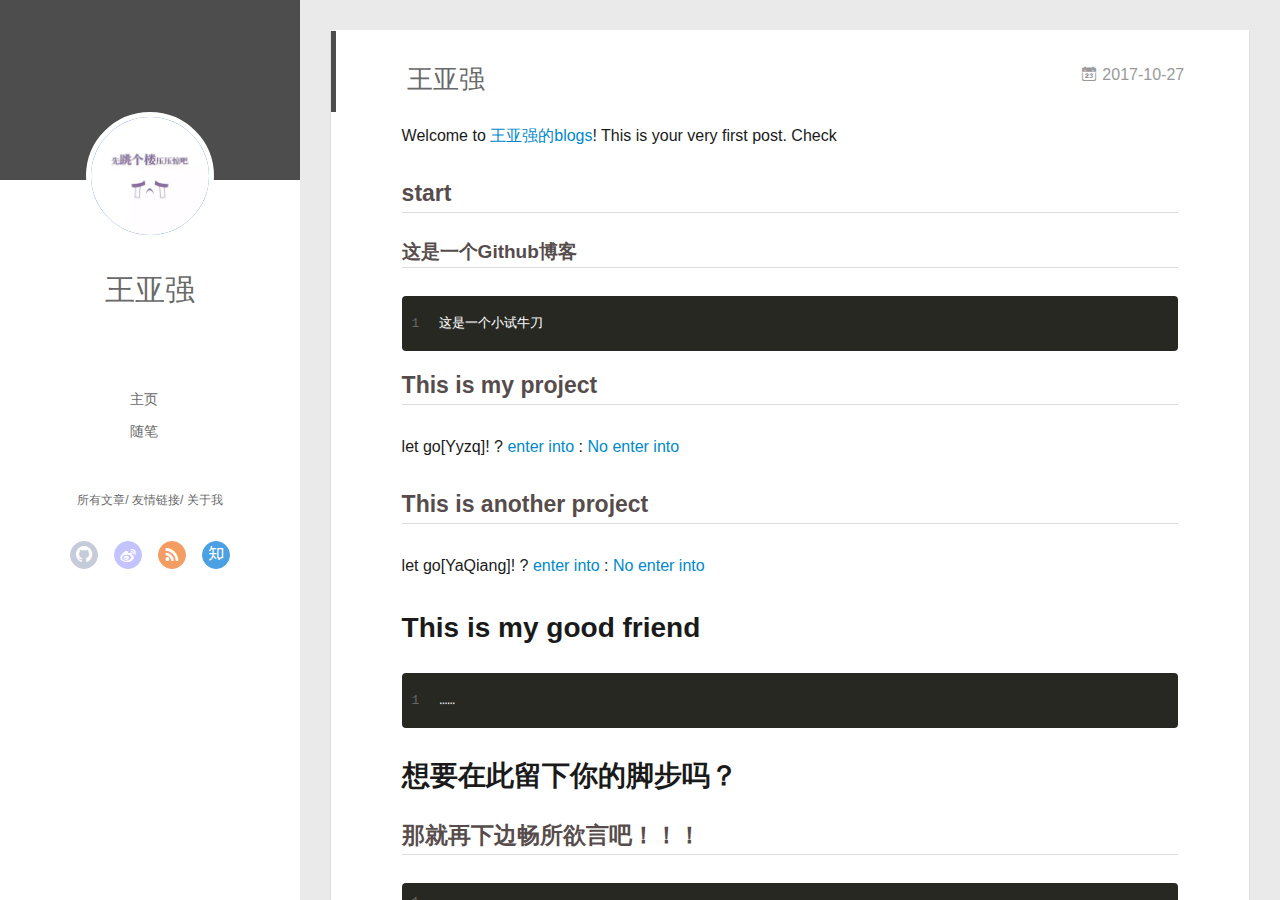
==== commit b44209a3: "Site updated: 2017-10-27 15:15:41" ====
--- a/index.html
+++ b/index.html
@@ -177,7 +177,7 @@
 <h2 id="This-is-my-project"><a href="#This-is-my-project" class="headerlink" title="This is my project"></a>This is my project</h2><p>let go[Yyzq]! ? <a href="http://yyzq.info" target="_blank" rel="external">enter into</a> : <a href="http://#" target="_blank" rel="external">No enter into</a></p>
 <h2 id="This-is-another-project"><a href="#This-is-another-project" class="headerlink" title="This is another project"></a>This is another project</h2><p>let go[YaQiang]! ? <a href="http://yaqiang.wang" target="_blank" rel="external">enter into</a> : <a href="http://#" target="_blank" rel="external">No enter into</a></p>
 <h1 id="This-is-my-good-friend"><a href="#This-is-my-good-friend" class="headerlink" title="This is my good friend"></a>This is my good friend</h1><figure class="highlight plain"><table><tr><td class="gutter"><pre><div class="line">1</div></pre></td><td class="code"><pre><div class="line">……</div></pre></td></tr></table></figure>
-<h1 id="想要在此留下你的脚步吗？"><a href="#想要在此留下你的脚步吗？" class="headerlink" title="想要在此留下你的脚步吗？"></a>想要在此留下你的脚步吗？</h1><h2 id="那就再下边畅所欲言吧！！！"><a href="#那就再下边畅所欲言吧！！！" class="headerlink" title="那就再下边畅所欲言吧！！！"></a>那就再下边畅所欲言吧！！！</h2><figure class="highlight plain"><table><tr><td class="gutter"><pre><div class="line">1</div></pre></td><td class="code"><pre><div class="line">该走会走、该留会留、何必……</div></pre></td></tr></table></figure>
+<h1 id="想要在此留下你的脚步吗？"><a href="#想要在此留下你的脚步吗？" class="headerlink" title="想要在此留下你的脚步吗？"></a>想要在此留下你的脚步吗？</h1><h2 id="那就再下边畅所欲言吧！！！"><a href="#那就再下边畅所欲言吧！！！" class="headerlink" title="那就再下边畅所欲言吧！！！"></a>那就再下边畅所欲言吧！！！</h2><figure class="highlight plain"><table><tr><td class="gutter"><pre><div class="line">1</div><div class="line">2</div></pre></td><td class="code"><pre><div class="line"></div><div class="line"></div></pre></td></tr></table></figure>
       
 
       
--- a/main.507b3a.css
+++ b/main.507b3a.css
@@ -1 +1 @@
-.clearfix:after,.clearfix:before{content:"";display:table}.clearfix:after{clear:both}.left-col.show{box-shadow:0 0 6px 0 rgba(0,0,0,.75)}.mid-col,.mid-col.show .article,.tools-col,.tools-col .tools-section .search-tag.tagcloud .article-tag-list,.tools-col .tools-section .search-ul .search-tag span:hover,.tools-col .tools-section .search-ul .search-time span:hover,.tools-col .tools-section .search-ul .search-title:hover,.tools-col .tools-section .search-wrap .icon{transition:all .2s ease-in;-ms-transition:all .2s ease-in}@-webkit-keyframes leftIn{0%,60%,75%,90%,to{-webkit-animation-timing-function:cubic-bezier(.215,.61,.355,1);animation-timing-function:cubic-bezier(.215,.61,.355,1)}0%{-webkit-transform:translateZ(0);transform:translateZ(0)}60%{-webkit-transform:translate3d(358px,0,0);transform:translate3d(358px,0,0)}75%{-webkit-transform:translate3d(323px,0,0);transform:translate3d(323px,0,0)}90%{-webkit-transform:translate3d(338px,0,0);transform:translate3d(338px,0,0)}to{-webkit-transform:translate3d(333px,0,0);transform:translate3d(333px,0,0)}}@keyframes leftIn{0%,60%,75%,90%,to{-webkit-animation-timing-function:cubic-bezier(.215,.61,.355,1);animation-timing-function:cubic-bezier(.215,.61,.355,1)}0%{-webkit-transform:translateZ(0);transform:translateZ(0)}60%{-webkit-transform:translate3d(358px,0,0);transform:translate3d(358px,0,0)}75%{-webkit-transform:translate3d(323px,0,0);transform:translate3d(323px,0,0)}90%{-webkit-transform:translate3d(338px,0,0);transform:translate3d(338px,0,0)}to{-webkit-transform:translate3d(333px,0,0);transform:translate3d(333px,0,0)}}.mid-col.show{-webkit-animation-duration:.8s;animation-duration:.8s;-webkit-animation-fill-mode:both;animation-fill-mode:both;-webkit-animation-name:leftIn;animation-name:leftIn}@-webkit-keyframes leftOut{0%,60%,75%,90%,to{-webkit-animation-timing-function:cubic-bezier(.215,.61,.355,1);animation-timing-function:cubic-bezier(.215,.61,.355,1)}0%{-webkit-transform:translate3d(333px,0,0);transform:translate3d(333px,0,0)}60%{-webkit-transform:translate3d(-25px,0,0);transform:translate3d(-25px,0,0)}75%{-webkit-transform:translate3d(10px,0,0);transform:translate3d(10px,0,0)}90%{-webkit-transform:translate3d(-5px,0,0);transform:translate3d(-5px,0,0)}to{-webkit-transform:translateZ(0);transform:translateZ(0)}}@keyframes leftOut{0%,60%,75%,90%,to{-webkit-animation-timing-function:cubic-bezier(.215,.61,.355,1);animation-timing-function:cubic-bezier(.215,.61,.355,1)}0%{-webkit-transform:translate3d(333px,0,0);transform:translate3d(333px,0,0)}60%{-webkit-transform:translate3d(-25px,0,0);transform:translate3d(-25px,0,0)}75%{-webkit-transform:translate3d(10px,0,0);transform:translate3d(10px,0,0)}90%{-webkit-transform:translate3d(-5px,0,0);transform:translate3d(-5px,0,0)}to{-webkit-transform:translateZ(0);transform:translateZ(0)}}.mid-col.hide{-webkit-animation-duration:.8s;animation-duration:.8s;-webkit-animation-name:leftOut;animation-name:leftOut}@-webkit-keyframes smallLeftIn{0%,60%,75%,90%,to{-webkit-animation-timing-function:cubic-bezier(.215,.61,.355,1);animation-timing-function:cubic-bezier(.215,.61,.355,1)}0%{-webkit-transform:translateZ(0);transform:translateZ(0)}60%{-webkit-transform:translate3d(325px,0,0);transform:translate3d(325px,0,0)}75%{-webkit-transform:translate3d(290px,0,0);transform:translate3d(290px,0,0)}90%{-webkit-transform:translate3d(305px,0,0);transform:translate3d(305px,0,0)}to{-webkit-transform:translate3d(300px,0,0);transform:translate3d(300px,0,0)}}@keyframes smallLeftIn{0%,60%,75%,90%,to{-webkit-animation-timing-function:cubic-bezier(.215,.61,.355,1);animation-timing-function:cubic-bezier(.215,.61,.355,1)}0%{-webkit-transform:translateZ(0);transform:translateZ(0)}60%{-webkit-transform:translate3d(325px,0,0);transform:translate3d(325px,0,0)}75%{-webkit-transform:translate3d(290px,0,0);transform:translate3d(290px,0,0)}90%{-webkit-transform:translate3d(305px,0,0);transform:translate3d(305px,0,0)}to{-webkit-transform:translate3d(300px,0,0);transform:translate3d(300px,0,0)}}.tools-col.show{-webkit-animation-duration:.8s;animation-duration:.8s;-webkit-animation-fill-mode:both;animation-fill-mode:both;-webkit-animation-name:smallLeftIn;animation-name:smallLeftIn}@-webkit-keyframes smallleftOut{0%,60%,75%,90%,to{-webkit-animation-timing-function:cubic-bezier(.215,.61,.355,1);animation-timing-function:cubic-bezier(.215,.61,.355,1)}0%{-webkit-transform:translate3d(333px,0,0);transform:translate3d(333px,0,0)}60%{-webkit-transform:translate3d(-25px,0,0);transform:translate3d(-25px,0,0)}75%{-webkit-transform:translate3d(10px,0,0);transform:translate3d(10px,0,0)}90%{-webkit-transform:translate3d(-5px,0,0);transform:translate3d(-5px,0,0)}to{-webkit-transform:translateZ(0);transform:translateZ(0)}}@keyframes smallleftOut{0%,60%,75%,90%,to{-webkit-animation-timing-function:cubic-bezier(.215,.61,.355,1);animation-timing-function:cubic-bezier(.215,.61,.355,1)}0%{-webkit-transform:translate3d(333px,0,0);transform:translate3d(333px,0,0)}60%{-webkit-transform:translate3d(-25px,0,0);transform:translate3d(-25px,0,0)}75%{-webkit-transform:translate3d(10px,0,0);transform:translate3d(10px,0,0)}90%{-webkit-transform:translate3d(-5px,0,0);transform:translate3d(-5px,0,0)}to{-webkit-transform:translateZ(0);transform:translateZ(0)}}.tools-col.hide{-webkit-animation-duration:.8s;animation-duration:.8s;-webkit-animation-fill-mode:both;animation-fill-mode:both;-webkit-animation-name:smallleftOut;animation-name:smallleftOut}html{-ms-text-size-adjust:100%;-webkit-text-size-adjust:100%;-webkit-tap-highlight-color:transparent;height:100%}body{margin:0;font-size:14px;font-family:Helvetica Neue,Helvetica,STHeiTi,Arial,sans-serif;line-height:1.5;color:#333;background-color:#fff;min-height:100%}article,aside,details,figcaption,figure,footer,header,hgroup,main,menu,nav,section,summary{display:block}audio,canvas,progress,video{display:inline-block}audio:not([controls]){display:none;height:0}progress{vertical-align:baseline}[hidden],template{display:none}a{background:transparent;text-decoration:none;color:#08c}a:active{outline:0}abbr[title]{border-bottom:1px dotted}b,strong{font-weight:700}dfn{font-style:italic}mark{background:#ff0;color:#000}small{font-size:80%}sub,sup{font-size:75%;line-height:0;position:relative;vertical-align:baseline}sup{top:-.5em}sub{bottom:-.25em}img{border:0;vertical-align:middle;max-width:100%}svg:not(:root){overflow:hidden}pre{overflow:auto;white-space:pre;white-space:pre-wrap;word-wrap:break-word}code,kbd,pre,samp{font-family:monospace,monospace;font-size:1em}button,input,optgroup,select,textarea{color:inherit;font:inherit;margin:0;vertical-align:middle}button,input,select{overflow:visible}button,select{text-transform:none}button,html input[type=button],input[type=reset],input[type=submit]{-webkit-appearance:button;cursor:pointer}[disabled]{cursor:default}button::-moz-focus-inner,input::-moz-focus-inner{border:0;padding:0}input{line-height:normal}input[type=checkbox],input[type=radio]{box-sizing:border-box;padding:0}input[type=number]::-webkit-inner-spin-button,input[type=number]::-webkit-outer-spin-button{height:auto}input[type=search]{-webkit-appearance:textfield;box-sizing:border-box}input[type=search]::-webkit-search-cancel-button,input[type=search]::-webkit-search-decoration{-webkit-appearance:none}fieldset{border:1px solid silver;margin:0 2px;padding:.35em .625em .75em}legend{border:0;padding:0}textarea{overflow:auto;resize:vertical;vertical-align:top}optgroup{font-weight:700}button,input,select,textarea{outline:0}input,textarea{-webkit-user-modify:read-write-plaintext-only}input::-ms-clear,input::-ms-reveal{display:none}input::-moz-placeholder,textarea::-moz-placeholder{color:#999}input:-ms-input-placeholder,textarea:-ms-input-placeholder{color:#999}input::-webkit-input-placeholder,textarea::-webkit-input-placeholder{color:#999}.placeholder{color:#999}table{border-collapse:collapse;border-spacing:0}td,th{padding:0}blockquote,figure,form,h1,h2,h3,h4,h5,h6,p{margin:0}dd,dl,li,ol,ul{margin:0;padding:0}ol,ul{list-style:none outside none}h1,h2,h3{line-height:2;font-weight:400}h1{font-size:18px}h2{font-size:16px}h3{font-size:14px}i{font-style:normal}*{box-sizing:border-box}@font-face{font-family:iconfont;src:url(./fonts/iconfont.b322fa.eot);src:url(./fonts/iconfont.b322fa.eot#iefix) format("embedded-opentype"),url(./fonts/iconfont.8c627f.woff) format("woff"),url(./fonts/iconfont.16acc2.ttf) format("truetype"),url(./fonts/iconfont.45d7ee.svg#iconfont) format("svg")}[class*=" icon-"],[class^=icon-]{font-family:iconfont!important;speak:none;font-size:16px;font-style:normal;font-weight:400;font-variant:normal;text-transform:none;line-height:1;-webkit-font-smoothing:antialiased;-moz-osx-font-smoothing:grayscale}.icon-twitter:before{content:"\E600"}.icon-facebook:before{content:"\E601"}.icon-clock:before{content:"\E602"}.icon-mail:before{content:"\E609"}.icon-link:before{content:"\E6AB"}.icon-search:before{content:"\E65B"}.icon-smile:before{content:"\E64A"}.icon-roundrightfill:before{content:"\E65A"}.icon-list:before{content:"\E682"}.icon-book:before{content:"\E6FE"}.icon-home:before{content:"\E6BB"}.icon-share:before{content:"\E618"}.icon-back:before{content:"\E625"}.icon-qq:before{content:"\E62D"}.icon-weibo:before{content:"\E619"}.icon-segmentfault:before{content:"\E603"}.icon-sort:before{content:"\E700"}.icon-jianshu:before{content:"\E613"}.icon-circle-left:before{content:"\E71F"}.icon-circle-right:before{content:"\E720"}.icon-loading:before{content:"\E614"}.icon-acfun:before{content:"\E604"}.icon-close:before{content:"\E60C"}.icon-tumblr:before{content:"\E6B0"}.icon-calendar:before{content:"\E667"}.icon-rss:before{content:"\E877"}.icon-price-tags:before{content:"\E6F9"}.icon-quo-left:before{content:"\E7F5"}.icon-quo-right:before{content:"\E7F6"}.icon-back1:before{content:"\E64E"}.icon-github:before{content:"\E735"}.icon-film:before{content:"\E7B7"}.icon-weixin:before{content:"\E61F"}.icon-qzone:before{content:"\E680"}.icon-category:before{content:"\E605"}.icon-douban:before{content:"\E64C"}.icon-roundleftfill:before{content:"\E799"}.icon-tuding:before{content:"\E651"}.icon-zhihu:before{content:"\E61B"}.icon-linkedin:before{content:"\E6D4"}.icon-google:before{content:"\E635"}.icon-plane:before{content:"\E62F"}.icon-bilibili:before{content:"\E622"}.icon-psn:before{content:"\E6C7"}body,button,input,select,textarea{color:#1a1a1a;font-family:lucida grande,lucida sans unicode,lucida,helvetica,Hiragino Sans GB,Microsoft YaHei,WenQuanYi Micro Hei,sans-serif;font-size:16px;font-size:1rem;line-height:1.75}body{overflow-y:hidden;background:#eaeaea}#container,body,html{height:100%;overflow-x:hidden;overflow-y:auto}#mobile-nav{display:none}#container{position:relative;min-height:100%}#container .anm-canvas{display:none}#container.show .anm-canvas{display:block;position:fixed}.body-wrap{margin-bottom:80px}.mid-col{position:absolute;right:0;min-height:100%;background:#eaeaea;left:300px;width:auto}.mid-col.show{background:none;opacity:.9}.mid-col.show .article{background:hsla(0,0%,100%,.3)}.left-col{background:#fff;width:300px;position:fixed;opacity:1;transition:all .2s ease-in;height:100%;z-index:999}.left-col .overlay{width:100%;height:180px;position:absolute}.left-col .intrude-less{width:76%;text-align:center;margin:112px auto 0}.left-col #header{width:100%;height:300px;position:relative;border-bottom:1px solid color-border}.left-col #header a{color:#696969}.left-col #header a:hover{color:#b0a0aa}.left-col #header .header-subtitle{text-align:center;color:#999;font-size:14px;line-height:25px;overflow:hidden;text-overflow:ellipsis;display:-webkit-box;-webkit-line-clamp:2;-webkit-box-orient:vertical}.left-col #header .header-menu{font-weight:300;line-height:31px;text-transform:uppercase;float:none;min-height:150px;margin-left:-12px;text-align:center;display:-webkit-box;-webkit-box-orient:horizontal;-webkit-box-pack:center;-webkit-box-align:center}.left-col #header .header-menu li{cursor:default}.left-col #header .header-menu li a{font-size:14px;min-width:300px}.left-col #header .header-smart-menu{font-size:12px;margin-bottom:20px}.left-col #header .header-smart-menu a:after{content:"/"}.left-col #header .header-smart-menu a:last-child:after{content:""}.left-col #header .profilepic{display:block;border:5px solid #fff;border-radius:50%;;width:128px;height:128px;margin:0 auto;position:relative;overflow:hidden;background:#88acdb;-webkit-transition:all .2s ease-in;display:-webkit-box;-webkit-box-orient:horizontal;-webkit-box-pack:center;-webkit-box-align:center;text-align:center}.left-col #header .profilepic img{border-radius:50%;opacity:1;-webkit-transition:all .2s ease-in}.left-col #header .profilepic img.show{width:100%;height:100%;opacity:1}.left-col #header .header-author{text-align:center;margin:.67em 0;font-family:Roboto,serif;font-size:30px;transition:.3s}::-webkit-scrollbar{width:10px;height:10px}::-webkit-scrollbar-button{width:0;height:0}::-webkit-scrollbar-button:end:decrement,::-webkit-scrollbar-button:start:increment{display:none}::-webkit-scrollbar-corner{display:block}::-webkit-scrollbar-thumb{border-radius:8px;background-color:rgba(0,0,0,.2)}::-webkit-scrollbar-thumb:hover{border-radius:8px;background-color:rgba(0,0,0,.5)}::-webkit-scrollbar-thumb,::-webkit-scrollbar-track{border-right:1px solid transparent;border-left:1px solid transparent}::-webkit-scrollbar-track:hover{background-color:rgba(0,0,0,.15)}::-webkit-scrollbar-button:start{width:10px;height:10px;background:url(./img/scrollbar_arrow.png) no-repeat 0 0}::-webkit-scrollbar-button:start:hover{background:url(./img/scrollbar_arrow.png) no-repeat -15px 0}::-webkit-scrollbar-button:start:active{background:url(./img/scrollbar_arrow.png) no-repeat -30px 0}::-webkit-scrollbar-button:end{width:10px;height:10px;background:url(./img/scrollbar_arrow.png) no-repeat 0 -18px}::-webkit-scrollbar-button:end:hover{background:url(./img/scrollbar_arrow.png) no-repeat -15px -18px}::-webkit-scrollbar-button:end:active{background:url(./img/scrollbar_arrow.png) no-repeat -30px -18px}.article-entry .highlight,.article-entry pre{background:#272822;margin:10px 0;padding:10px;overflow:auto;color:#fff;font-size:.9em;line-height:22.400000000000002px}.article-entry .gist .gist-file .gist-data .line-numbers,.article-entry .highlight .gutter pre,.article-entry .highlight .gutter pre .line{color:#666}.article-entry code,.article-entry pre{font-family:Source Code Pro,Consolas,Monaco,Menlo,monospace}.article-entry code{background:#eee;padding:0 .3em;border:none}.article-entry pre code{background:none;text-shadow:none;padding:0;color:#fff}.article-entry .highlight{border-radius:4px}.article-entry .highlight pre{border:none;margin:0;padding:0}.article-entry .highlight table{margin:0;width:auto}.article-entry .highlight td{border:none;padding:0}.article-entry .highlight figcaption{color:highlight-comment;line-height:1em;margin-bottom:1em}.article-entry .highlight figcaption:after,.article-entry .highlight figcaption:before{content:"";display:table}.article-entry .highlight figcaption:after{clear:both}.article-entry .highlight figcaption a{float:right}.article-entry .highlight .gutter pre{text-align:right;padding-right:20px}.article-entry .highlight .gutter pre .line{text-shadow:none}.article-entry .highlight .line{color:#fff;min-height:19px}.article-entry .gist{margin:0 -20px;border-style:solid;border-color:#ddd;border-width:1px 0;background:#272822;padding:15px 20px 15px 0}.article-entry .gist .gist-file{border:none;font-family:Source Code Pro,Consolas,Monaco,Menlo,monospace;margin:0}.article-entry .gist .gist-file .gist-data{background:none;border:none}.article-entry .gist .gist-file .gist-data .line-numbers{background:none;border:none;padding:0 20px 0 0}.article-entry .gist .gist-file .gist-data .line-data{padding:0!important}.article-entry .gist .gist-file .highlight{margin:0;padding:0;border:none}.article-entry .gist .gist-file .gist-meta{background:#272822;color:highlight-comment;font:.85em Helvetica Neue,Helvetica,Arial,sans-serif;text-shadow:0 0;padding:0;margin-top:1em;margin-left:20px}.article-entry .gist .gist-file .gist-meta a{color:#258fb8;font-weight:400}.article-entry .gist .gist-file .gist-meta a:hover{text-decoration:underline}pre .comment{color:#75715e}pre .class .params,pre .function .keyword,pre .keyword{color:#66d9ef}pre .css .value,pre .doctype,pre .function,pre .params,pre .tag{color:#fff}pre .at_rule,pre .at_rule .keyword,pre .css~* .tag,pre .preprocessor,pre .preprocessor .keyword,pre .title{color:#f92672}pre .attribute,pre .built_in,pre .class,pre .css~* .class,pre .function .title{color:#a6e22e}pre .string,pre .value{color:#e6db74}pre .number{color:#7163d7}pre .css~* .id,pre .id{color:#fd971f}#header .tagcloud a{color:#fff}.tagcloud a{display:inline-block;text-decoration:none;font-weight:400;font-size:10px;color:#fff;height:18px;line-height:18px;float:left;padding:0 5px 0 10px;position:relative;border-radius:0 5px 5px 0;margin:5px 9px 5px 8px;font-family:Menlo,Monaco,Andale Mono,lucida console,Courier New,monospace}.tagcloud a:hover{opacity:.8}.tagcloud a:before{content:" ";width:0;height:0;position:absolute;top:0;left:-18px;border:9px solid transparent}.tagcloud a:after{content:" ";width:4px;height:4px;background-color:#fff;border-radius:4px;box-shadow:0 0 0 1px rgba(0,0,0,.3);position:absolute;top:7px;left:2px}.tagcloud a.color1{background:#ff945c}.tagcloud a.color1:before{border-right-color:#ff945c}.tagcloud a.color2{background:#cc8167}.tagcloud a.color2:before{border-right-color:#cc8167}.tagcloud a.color3{background:#ba8f6c}.tagcloud a.color3:before{border-right-color:#ba8f6c}.tagcloud a.color4{background:#94635c}.tagcloud a.color4:before{border-right-color:#94635c}.tagcloud a.color5{background:#7b5d5f}.tagcloud a.color5:before{border-right-color:#7b5d5f}.article-tag-list .article-tag-list-item{float:left}.article-pop-out .icon-tuding{color:#999;float:left;margin-right:10px;margin-top:6px}.article-category,.article-category .article-tag-list,.article-tag,.article-tag .article-tag-list{float:left}.article-category .icon,.article-tag .icon{color:#999;float:left;margin-right:10px;margin-top:6px}.article-pop-out{float:left}.archive-article-date{color:#999;margin-right:7.6923%;float:right}.archive-article-date .icon{margin:5px 5px 5px 0}.glass{background-color:rgba(54,70,93,.9);z-index:998;transition:opacity .15s;width:100%;height:100%;display:none}.glass,.tagcloud-ctn{left:0;opacity:1;bottom:0;position:fixed;right:0;top:0}.tagcloud-ctn{z-index:90120;background-size:100% 100%}.tagcloud-ctn .tagcloud-global{position:fixed;top:50%;left:50%;margin-top:-115px;margin-left:-315px;width:630px}.tagcloud-ctn .tagcloud-global a{width:80px;height:80px;border-radius:50%;background:#f2992e;color:#fff;display:block;float:left;line-height:80px;text-align:center}.tagcloud-ctn .tagcloud-global .tab-post-types .tab-post-type:first-child .post-type-icon{background:#f2992e}.tagcloud-ctn .tagcloud-global .tab-post-types .tab-post-type:nth-child(2) .post-type-icon{background:#56bc8a}.tagcloud-ctn .tagcloud-global .tab-post-types .tab-post-type:nth-child(3) .post-type-icon{background:#4aa8d8}.tagcloud-ctn .tagcloud-global .tab-post-types .tab-post-type:nth-child(4) .post-type-icon{background:#a77dc2}.tagcloud-ctn .tagcloud-global .tab-post-types .tab-post-type:nth-child(5) .post-type-icon{background:#dd765d}#header .header-nav{width:100%;position:absolute;transition:-webkit-transform .3s ease-in;transition:transform .3s ease-in;transition:transform .3s ease-in,-webkit-transform .3s ease-in}#header .header-nav .social{margin-top:10px;text-align:center;display:-webkit-box;display:-ms-flexbox;display:flex;-ms-flex-wrap:wrap;flex-wrap:wrap;-webkit-box-pack:center;-ms-flex-pack:center;justify-content:center}#header .header-nav .social a{border-radius:50%;display:-moz-inline-stack;display:inline-block;vertical-align:middle;*vertical-align:auto;zoom:1;*display:inline;margin:0 8px 15px;transition:.3s;text-align:center;color:#fff;opacity:.7;width:28px;height:28px;line-height:26px}#header .header-nav .social a:hover{opacity:1}#header .header-nav .social a.weibo{background:#aaf;border:1px solid #aaf}#header .header-nav .social a.weibo:hover{border:1px solid #aaf}#header .header-nav .social a.segmentfault{background:#009a61;border:1px solid #009a61}#header .header-nav .social a.segmentfault:hover{border:1px solid #009a61}#header .header-nav .social a.rss{background:#ef7522;border:1px solid #ef7522}#header .header-nav .social a.rss:hover{border:1px solid #cf5d0f}#header .header-nav .social a.github{background:#afb6ca;border:1px solid #afb6ca}#header .header-nav .social a.github:hover{border:1px solid #909ab6}#header .header-nav .social a.facebook{background:#3b5998;border:1px solid #3b5998}#header .header-nav .social a.facebook:hover{border:1px solid #2d4373}#header .header-nav .social a.google{background:#c83d20;border:1px solid #c83d20}#header .header-nav .social a.google:hover{border:1px solid #9c3019}#header .header-nav .social a.twitter{background:#55cff8;border:1px solid #55cff8}#header .header-nav .social a.twitter:hover{border:1px solid #24c1f6}#header .header-nav .social a.linkedin{background:#005a87;border:1px solid #005a87}#header .header-nav .social a.linkedin:hover{border:1px solid #006b98}#header .header-nav .social a.acfun{background:#fd4c5d;border:1px solid #fd4c5d}#header .header-nav .social a.acfun:hover{border:1px solid #fd4c5d}#header .header-nav .social a.bilibili{background:#e15280;border:1px solid #e15280}#header .header-nav .social a.bilibili:hover{border:1px solid #e15280}#header .header-nav .social a.zhihu{background:#0078d8;border:1px solid #0078d8}#header .header-nav .social a.zhihu:hover{border:1px solid #0078d8}#header .header-nav .social a.douban{background:#06c611;border:1px solid #06c611}#header .header-nav .social a.douban:hover{border:1px solid #06c611}#header .header-nav .social a.mail{background:#005a87;border:1px solid #005a87}#header .header-nav .social a.mail:hover{border:1px solid #006b98}#header .header-nav .social a.jianshu{background:#ff5722;border:1px solid #ff5722}#header .header-nav .social a.jianshu:hover{border:1px solid #ff5722}#header .header-nav .social a.weixin{background:#4caf50;border:1px solid #4caf50}#header .header-nav .social a.weixin:hover{border:1px solid #4caf50}#header .header-nav .social a.qq{background:#34baad;border:1px solid #34baad}#header .header-nav .social a.qq:hover{border:1px solid #34baad}#header .header-nav .social a.psn{background:#086ef6;border:1px solid #086ef6}#header .header-nav .social a.psn:hover{border:1px solid #086ef6}#page-nav{text-align:center;margin-top:30px}#page-nav .page-number{width:20px;height:25px;background:#4d4d4d;display:inline-block;color:#fff;line-height:25px;font-size:12px;margin:0 5px 30px;border-radius:2px}#page-nav .page-number:hover{background:#5e5e5e}#page-nav .current{background:#88acdb;cursor:default}#page-nav .current:hover{background:#88acdb}#page-nav .extend{color:#4d4d4d;margin:0 27px;opacity:1}#page-nav .extend:hover{color:#5e5e5e}#page-nav:hover .extend{opacity:1}.archives-wrap{position:relative;margin:0 30px;padding-right:60px;border-bottom:1px solid #eee;background:#fff}.archives-wrap:first-child{margin-top:30px}.archives-wrap:last-child{margin-bottom:80px}.archives-wrap .archive-year-wrap{line-height:35px;width:200px;position:absolute;padding-top:15px;font-size:1.8em;z-index:1}.archives-wrap .archive-year-wrap a{color:#666;font-weight:700;padding-left:48px}.archives{position:relative}.archives .article-info{border:none}.archives .archive-article{margin-left:200px;padding:20px 0;border-bottom:1px solid #eee;border-top:1px solid #fff;position:relative}.archives .archive-article:first-child{border-top:none}.archives .archive-article:last-child{border-bottom:none}.archives .archive-article-title{font-size:16px;color:#333;transition:color .3s}.archives .archive-article-title:hover{color:#657b83}.archives .archive-article-title span{display:block;color:#a8a8a8;font-size:12px;line-height:14px;height:7px;padding-left:2px}.archives .archive-article-title span:before{display:inline-block;content:"\201C";font-family:serif;font-size:30px;float:left;margin:4px 4px 0 -12px;color:#c8c8c8}.archive-article-inner .icon-clock{margin-right:5px}.archive-article-inner .archive-article-header{position:relative;min-height:36px}.archive-article-inner .article-meta{position:relative;float:right;margin-top:-10px;color:#555;background:none;text-align:right;width:auto}.archive-article-inner .article-meta .article-date time{color:#aaa}.archive-article-inner .article-meta .archive-article-date,.archive-article-inner .article-meta .article-tag-list{margin-right:30px;display:-moz-inline-stack;display:inline-block;vertical-align:middle;zoom:1;color:#666;font-size:14px}.archive-article-inner .article-meta .archive-article-date{cursor:default;font-size:12px;margin-bottom:5px;margin-top:-10px;margin-right:0}.archive-article-inner .article-meta .article-category:before{float:left;margin-top:1px;left:15px}.archive-article-inner .article-meta .article-category .article-category-link{width:auto;max-width:83px;padding-left:10px}.archive-article-inner .article-meta .article-tag-list{margin-top:0}.archive-article-inner .article-meta .article-tag-list:before{left:15px}.archive-article-inner .article-meta .article-tag-list .article-tag-list-item{display:inline-block;width:auto;max-width:83px;padding-left:8px;font-size:12px}.tools-col{width:300px;height:100%;position:fixed;left:0;top:0;z-index:0;padding:0;opacity:0;-webkit-overflow-scrolling:touch;overflow-scrolling:touch}.tools-col.show{opacity:1}.tools-col.hide{z-index:0}.tools-col .tools-nav{display:none}.tools-col .tools-section,.tools-col .tools-wrap{height:100%;color:#e5e5e5;width:360px;overflow:hidden;overflow-y:auto}.tools-col .tools-section ::-webkit-scrollbar,.tools-col .tools-wrap ::-webkit-scrollbar{display:none}.tools-col .tools-section .search-wrap{width:310px;margin:20px 20px 10px;position:relative}.tools-col .tools-section .search-wrap .search-ipt{width:310px;color:#fff;background:none;border:none;border-bottom:2px solid #fff;font-family:Roboto,serif}.tools-col .tools-section .search-wrap .icon{position:absolute;right:0;top:7px;color:#fff;cursor:pointer}.tools-col .tools-section .search-wrap .icon:hover{-webkit-transform:scale(1.2);transform:scale(1.2)}.tools-col .tools-section .search-wrap ::-webkit-input-placeholder{color:#ededed}.tools-col .tools-section .search-tag.tagcloud{text-align:center;position:relative}.tools-col .tools-section .search-tag.tagcloud .search-tag-wording{font-size:12px;float:right;margin:4px 75px 0 0}.tools-col .tools-section .search-tag.tagcloud .search-switch{width:40px;height:25px;display:block}.tools-col .tools-section .search-tag.tagcloud .search-switch input{width:40px;height:14px;position:absolute;top:0;right:30px;z-index:2;border:0;background:0 0;-webkit-appearance:none;outline:0}.tools-col .tools-section .search-tag.tagcloud .search-switch input:before{content:"";width:40px;height:14px;border:1px solid #bdcabc;background-color:#fdfdfd;border-radius:20px;cursor:pointer;display:inline-block;position:relative;vertical-align:middle;box-sizing:content-box;box-shadow:inset 0 0 0 0 #dfdfdf;transition:border .4s,box-shadow .4s;background-clip:content-box}.tools-col .tools-section .search-tag.tagcloud .search-switch input:checked:before{border-color:#64bd63;box-shadow:inset 0 0 0 .16rem #64bd63;background-color:#64bd63;transition:border .4s,box-shadow .4s,background-color 1.2s}.tools-col .tools-section .search-tag.tagcloud .search-switch input:checked:after{left:27px;background:#fff}.tools-col .tools-section .search-tag.tagcloud .search-switch input:after{content:"";width:14px;height:14px;position:absolute;top:16px;left:2px;-webkit-transform:translateY(-50%);border-radius:100%;background-color:#91c0f1;box-shadow:0 1px 1px rgba(0,0,0,.4);transition:left .2s;cursor:pointer}.tools-col .tools-section .search-tag.tagcloud .article-tag-list{display:none;margin:15px 10px 0;padding:10px;background:hsla(0,0%,100%,.2)}.tools-col .tools-section .search-tag.tagcloud .article-tag-list.show{display:block}.tools-col .tools-section .search-tag.tagcloud .a{float:none}.tools-col .tools-section .search-ul{margin-top:10px;color:rgba(77,77,77,.75);-webkit-overflow-scrolling:touch;overflow-scrolling:touch;overflow-y:auto}.tools-col .tools-section .search-ul .search-li{padding:10px 20px;border-bottom:1px dotted #dcdcdc}.tools-col .tools-section .search-ul .search-li:hover{background:hsla(0,0%,100%,.2)}.tools-col .tools-section .search-ul .search-title{overflow:hidden;white-space:nowrap;text-overflow:ellipsis;display:block;color:#fffff8;text-shadow:1px 1px rgba(77,77,77,.25)}.tools-col .tools-section .search-ul .search-title .icon{margin-right:10px;color:#fffdd8}.tools-col .tools-section .search-ul .search-title:hover{color:#fff}.tools-col .tools-section .search-ul .search-tag,.tools-col .tools-section .search-ul .search-time{font-size:12px;color:#fffdd8;margin-right:10px}.tools-col .tools-section .search-ul .search-tag .icon,.tools-col .tools-section .search-ul .search-time .icon{margin-right:0}.tools-col .tools-section .search-ul .search-tag span,.tools-col .tools-section .search-ul .search-time span{cursor:pointer}.tools-col .tools-section .search-ul .search-tag span:hover,.tools-col .tools-section .search-ul .search-time span:hover{color:#fff}.tools-col .tools-section .search-ul .search-time{float:left}.tools-col .tools-section .search-ul .search-tag span{margin-right:5px}.tools-col .tools-section-friends{padding-top:30px}.tools-col .aboutme-wrap{display:-webkit-box;display:-ms-flexbox;display:flex;-webkit-box-align:center;-ms-flex-align:center;align-items:center;-webkit-box-pack:center;-ms-flex-pack:center;justify-content:center;width:100%;height:100%;color:#fffdd8;text-shadow:1px 1px rgba(77,77,77,.45)}.body-wrap>article{position:relative}@-webkit-keyframes cd-bounce-1{0%{opacity:0;-webkit-transform:scale(1)}60%{opacity:1;-webkit-transform:scale(1.01)}to{-webkit-transform:scale(1)}}@keyframes cd-bounce-1{0%{opacity:0;-webkit-transform:scale(1);transform:scale(1)}60%{opacity:1;-webkit-transform:scale(1.01);transform:scale(1.01)}to{-webkit-transform:scale(1);transform:scale(1)}}.article{margin:30px;position:relative;border:1px solid #ddd;border-top:1px solid #fff;border-bottom:1px solid #fff;background:#fff;transition:all .2s ease-in}.article img{max-width:100%}.article-inner h1.article-title,.article-title{color:#696969;margin-left:0;font-weight:300;line-height:35px;margin-bottom:20px;font-size:26px;transition:color .3s}.article-header{border-left:5px solid #4d4d4d;padding:30px 0 15px 25px;padding-left:7.6923%}.article-meta{width:150px;font-size:14;text-align:right;position:absolute;right:0;top:23px;text-align:center;z-index:1}.article-meta time{color:#aaa}.article-meta time .icon-clock{margin-right:8px;font-size:16px}.article-more-link{margin-top:0;text-align:left;float:right}.article-more-link a{background:#4d4d4d;color:#fff;font-size:12px;padding:5px 8px;line-height:16px;border-radius:2px;transition:background .3s}.article-more-link a:hover{background:#3c3c3c}.article-more-link a.hidden{visibility:hidden}.article-info.info-on-right{margin:10px 0 0;float:right}.article-info-index.article-info{padding-top:20px;margin:30px 7.6923% 0;min-height:72px;border-top:1px solid #ddd}.article-info-post.article-info{padding:0;border:none;margin:-30px 0 20px 7.6923%}.article-inner p{margin:0 0 1.75em}.article-inner{border-color:#d1d1d1}.article-inner h1{font-size:28px;font-size:1.75rem;line-height:1.25;margin-top:2em;margin-bottom:1em}.article-inner h2{font-size:23px;font-size:1.4375rem;line-height:1.2173913043;margin-top:2.4347826087em;margin-bottom:1.2173913043em}.article-inner h3{font-size:19px;font-size:1.1875rem;line-height:1.1052631579;margin-top:2.9473684211em;margin-bottom:1.4736842105em}.article-inner h4,.article-inner h5,.article-inner h6{font-size:16px;font-size:1rem;line-height:1.3125;margin-top:3.5em;margin-bottom:1.75em}.article-inner h4{letter-spacing:.140625em;text-transform:uppercase}.article-inner h6{font-style:italic}.article-inner h1,.article-inner h2,.article-inner h3,.article-inner h4,.article-inner h5,.article-inner h6{font-weight:900}.article-inner h1:first-child,.article-inner h2:first-child,.article-inner h3:first-child,.article-inner h4:first-child,.article-inner h5:first-child,.article-inner h6:first-child{margin-top:0}.article-inner h1:first-child{margin-bottom:10px;display:inline}.article-entry{line-height:1.8em;padding-right:7.6923%;padding-left:7.6923%}.article-entry p{margin-top:10px}.article-entry li code,.article-entry p code{padding:1px 3px;margin:0 3px;background:#ddd;border:1px solid #ccc;font-family:Menlo,Monaco,Andale Mono,lucida console,Courier New,monospace;word-wrap:break-word;font-size:14px}.article-entry blockquote{background:#ddd;border-left:5px solid #ccc;padding:15px 20px;margin-top:10px;border-left:5px solid #657b83;background:#f6f6f6}.article-entry blockquote p{margin-top:0;margin-bottom:0}.article-entry em{font-style:italic}.article-entry ul li:before{content:"";width:6px;height:6px;border:1px solid #999;border-radius:10px;background:#aaa;display:inline-block;margin-right:10px;float:left;margin-top:10px}.article-entry ol{counter-reset:item}.article-entry ol li:before{counter-increment:item;content:counter(item) ".";margin-right:10px}.article-entry ol,.article-entry ul{font-size:14px;margin:10px 0}.article-entry li ol,.article-entry li ul{margin-left:30px}.article-entry li ol li:before,.article-entry li ul li:before{content:"";background:#dedede}.article-entry h1{margin-top:30px}.article-entry h2,.article-entry h3,.article-entry h4,.article-entry h5,.article-entry h6{margin-top:20px;font-weight:700;color:#574c4c;padding-bottom:5px;border-bottom:1px solid #ddd}.article-entry video{max-width:100%}.article-entry strong{font-weight:700}.article-entry .caption{display:block;font-size:.8em;color:#aaa}.article-entry hr{height:0;margin-top:20px;margin-bottom:20px;border-left:0;border-right:0;border-top:1px solid #ddd;border-bottom:1px solid #fff}.article-entry pre{line-height:1.5;margin-top:10px;padding:5px 15px;overflow-x:auto;color:#657b83;border:1px solid #ccc;text-shadow:0 1px #444;font-family:Menlo,Monaco,Andale Mono,lucida console,Courier New,monospace}.article-entry pre code{font-size:14px}.article-entry table{width:100%;border:1px solid #dedede;margin:15px 0;border-collapse:collapse}.article-entry table td,.article-entry table tr{height:35px}.article-entry table thead tr{background:#f8f8f8}.article-entry table tbody tr:hover{background:#efefef}.article-entry table td,.article-entry table th{border:1px solid #dedede;padding:0 10px}.article-entry figure table{border:none;width:auto;margin:0}.article-entry figure table tbody tr:hover{background:none}#article-nav{margin:0 0 20px;padding:0 32px 10px;min-height:30px}#article-nav .article-nav-link-wrap{font-size:14px}#article-nav .article-nav-link-wrap .article-nav-title{display:inline-block;font-size:16px;transition:color .3s}#article-nav .article-nav-link-wrap:hover .article-nav-title,#article-nav .article-nav-link-wrap:hover i{color:#4d4d4d}#article-nav #article-nav-older{float:right}#disqus_thread,#gitment-ctn,#SOHUCS,.cloud-tie-wrapper,.duoshuo{padding:0 30px!important;min-height:20px}#SOHUCS #SOHU_MAIN .module-cmt-list .block-cont-gw{border-bottom:1px dashed #c8c8c8!important}.share-wrap{min-height:20px}.share-btn{float:right;position:relative}.share-icons{display:-webkit-box;display:-ms-flexbox;display:flex;-webkit-box-pack:center;-ms-flex-pack:center;justify-content:center;-webkit-box-align:center;-ms-flex-align:center;align-items:center;-ms-flex-wrap:wrap;flex-wrap:wrap}.share-icons a{border:1px solid #fff;border-radius:50%;display:-moz-inline-stack;display:inline-block;vertical-align:middle;zoom:1;margin:10px;transition:.3s;text-align:center;color:#fff;opacity:.7;width:28px;height:28px;line-height:26px;text-shadow:1px 1px 1px #509eb7}.share-icons a:active{color:#fff}.share-icons a:hover{-webkit-transform:scale(1.2);transform:scale(1.2)}.share-icons a.share-outer{border:none;color:#fff;background:#4d4d4d;text-shadow:none}.page-modal{position:fixed;top:24%;left:50%;z-index:1001;padding:20px;text-align:center;color:#727272;background:#fff;border-radius:4px;box-shadow:0 2px 5px 0 rgba(0,0,0,.16),0 2px 10px 0 rgba(0,0,0,.12);opacity:0;-webkit-transform:translate(-50%,-200%);transform:translate(-50%,-200%)}.page-modal p{margin-bottom:10px}.page-modal.ready{visibility:hidden;display:block;-webkit-transform:translate(-50%,-100%);transform:translate(-50%,-100%);transition:.3s}.page-modal.in{visibility:visible;opacity:1;-webkit-transform:translate(-50%);transform:translate(-50%)}.page-modal .close{position:absolute;right:15px;top:15px;color:rgba(0,0,0,.2);font-size:16px;line-height:20px}.page-modal .close:active,.page-modal .close:hover{color:rgba(0,0,0,.4)}.mask{visibility:hidden;position:fixed;top:0;left:0;bottom:0;z-index:1000;width:100%;height:100%;background:#000;opacity:0;filter:alpha(opacity=0);pointer-events:none;transition:.3s ease-in-out}.mask.in{visibility:visible;pointer-events:auto;opacity:.3}.page-reward{margin:60px 0;text-align:center}.page-reward .page-reward-btn{position:relative;display:inline-block;width:56px;height:56px;line-height:56px;font-size:20px;color:#fff;background:#f44336;border-radius:50%;box-shadow:0 2px 5px 0 rgba(0,0,0,.16),0 2px 10px 0 rgba(0,0,0,.12);transition:.4s ease-in-out}.page-reward .page-reward-btn:active,.page-reward .page-reward-btn:hover{box-shadow:0 6px 12px rgba(0,0,0,.2),0 4px 15px rgba(0,0,0,.2)}.page-reward .page-reward-btn .tooltip-item{display:block;width:56px;height:56px}.page-reward .reward-box{display:-webkit-box;display:-ms-flexbox;display:flex;-ms-flex-pack:distribute;justify-content:space-around}.page-reward .reward-p{color:#fff;font-weight:700;text-shadow:1px 1px 1px #45b9e0}.page-reward .reward-p .icon{margin:0 10px;color:#ddd}.page-reward .reward-type{font-size:16px;display:block;color:#4d4d4d;margin:20px 0 0}.page-reward .reward-img{width:130px;height:130px;border:6px solid #fff;border-radius:3px}.wrap-side-operation{position:fixed;right:40px;bottom:50px;z-index:999;font-size:14px}.wrap-side-operation .icon-plane{color:#fff;text-shadow:1px 1px 1px #509eb7;opacity:.7;font-size:52px;line-height:40px;width:40px;text-align:center;display:block}.mod-side-operation{width:40px;text-align:center}.jump-container:hover .icon-back{background:rgba(36,193,246,.9)}.jump-container,.toc-container{position:relative;cursor:pointer;width:40px;height:40px;opacity:.8}.jump-plan-container{position:absolute;top:-11px;left:-4px;width:50px;height:61px;overflow:hidden}.jump-plan-container .jump-plane{display:block;position:absolute;width:42px;height:66px;-webkit-transform:translateY(68px);transform:translateY(68px);left:-2px}.mod-side-operation__jump-to-top .icon-back{transition:.3s;color:#fff;background:#ccc;-webkit-transform:rotate(90deg);transform:rotate(90deg);font-size:32px;line-height:40px;width:40px;text-align:center;display:block}.mod-side-operation__jump-to-top .icon-back:hover{background:#24c1f6;color:#24c1f6}.toc-container.tooltip-left{background:#ccc;margin-top:10px;transition:.3s}.toc-container.tooltip-left:hover{background:rgba(36,193,246,.9)}.toc-container.tooltip-left .icon-font{font-size:22px;line-height:40px;color:#fff}.toc-container.tooltip-left .tooltip{width:40px;height:40px;top:0;left:0}.toc-container.tooltip-left .tooltip-east .tooltip-content{min-height:100px;text-align:left;padding:5px 0 5px 20px;right:4.7em;min-width:200px;width:auto;font-size:14px;text-shadow:1px 1px 1px #398199;bottom:-10px;-webkit-transform-origin:100% 100%;transform-origin:100% 100%;-webkit-transform:translate3d(0,-10px,0) rotate3d(1,1,1,-30deg);transform:translate3d(0,-10px,0) rotate3d(1,1,1,-30deg)}.toc-container.tooltip-left .tooltip-east .tooltip-content a{color:#fff}.toc-container.tooltip-left .tooltip-east .tooltip-content:after{top:auto;bottom:23px}.toc-container.tooltip-left .tooltip-east .tooltip-content .toc-article{max-height:500px;overflow-x:hidden;overflow-y:auto}.toc-container.tooltip-left .tooltip-east .tooltip-content .toc-article li ol,.toc-container.tooltip-left .tooltip-east .tooltip-content .toc-article li ul{margin-left:30px}.toc-container.tooltip-left .tooltip-east .tooltip-content .toc-article li{white-space:nowrap}.toc-container.tooltip-left .tooltip:hover .tooltip-content{bottom:-10px;-webkit-transform:translate(0);transform:translate(0)}.tooltip-left .tooltip{position:absolute;z-index:999;cursor:pointer;width:28px;height:28px;top:-10px;right:10px}.tooltip-left .tooltip:hover a.share-outer{background:#24c1f6}@-webkit-keyframes pulse{0%{-webkit-transform:scale3d(.5,.5,1)}to{-webkit-transform:scaleX(1)}}@keyframes pulse{0%{-webkit-transform:scale3d(.5,.5,1);transform:scale3d(.5,.5,1)}to{-webkit-transform:scaleX(1);transform:scaleX(1)}}.tooltip-left .tooltip-content{position:absolute;background:rgba(36,193,246,.9);z-index:9999;width:200px;bottom:50%;margin-bottom:-10px;border-radius:20px;font-size:1.1em;text-align:center;color:#fff;opacity:0;cursor:default;pointer-events:none;-webkit-font-smoothing:antialiased;transition:opacity .3s,-webkit-transform .3s;transition:opacity .3s,transform .3s;transition:opacity .3s,transform .3s,-webkit-transform .3s}.tooltip-left .tooltip-west .tooltip-content{left:3.5em;-webkit-transform-origin:-2em 50%;transform-origin:-2em 50%;-webkit-transform:translate3d(0,50%,0) rotate3d(1,1,1,30deg);transform:translate3d(0,50%,0) rotate3d(1,1,1,30deg)}.tooltip-left .tooltip-east .tooltip-content{right:3.5em;-webkit-transform-origin:calc(100% + 2em) 50%;transform-origin:calc(100% + 2em) 50%;-webkit-transform:translate3d(0,50%,0) rotate3d(1,1,1,-30deg);transform:translate3d(0,50%,0) rotate3d(1,1,1,-30deg)}.tooltip-left .tooltip:hover .tooltip-content{opacity:1;-webkit-transform:translate3d(0,50%,0) rotate3d(0,0,0,0);transform:translate3d(0,50%,0) rotate3d(0,0,0,0);pointer-events:auto}.tooltip-left .tooltip-content:after,.tooltip-left .tooltip-content:before{content:"";position:absolute}.tooltip-left .tooltip-content:before{height:100%;width:3em}.tooltip-left .tooltip-content:after{width:2em;height:2em;top:50%;margin:-1em 0 0;background:url(./fonts/tooltip.4004ff.svg) no-repeat 50%;background-size:100%}.tooltip-left .tooltip-west .tooltip-content:after,.tooltip-left .tooltip-west .tooltip-content:before{right:99%}.tooltip-left .tooltip-east .tooltip-content:after,.tooltip-left .tooltip-east .tooltip-content:before{left:99%}.tooltip-left .tooltip-east .tooltip-content:after{-webkit-transform:scaleX(-1);transform:scaleX(-1)}.tooltip-top .tooltip{display:inline;position:relative;z-index:999}.tooltip-top .tooltip:after{content:"";position:absolute;width:100%;height:20px;bottom:100%;left:50%;pointer-events:none;-webkit-transform:translateX(-50%);transform:translateX(-50%)}.tooltip-top .tooltip:hover:after{pointer-events:auto}.tooltip-top .tooltip-content{position:absolute;z-index:9999;width:370px;left:50%;bottom:100%;font-size:20px;line-height:1.4;text-align:center;font-weight:400;color:#4d4d4d;background:transparent;opacity:0;margin:0 0 -10px -185px;cursor:default;pointer-events:none;font-family:Satisfy,cursive;-webkit-font-smoothing:antialiased;transition:opacity .3s .3s;padding-bottom:80px}.tooltip-top .tooltip:hover .tooltip-content{opacity:1;pointer-events:auto;transition-delay:0s}.tooltip-top .tooltip-content span{display:block}.tooltip-top .tooltip-text{border-bottom:10px solid #4d4d4d;overflow:hidden;-webkit-transform:scaleX(0);transform:scaleX(0);transition:-webkit-transform .3s .3s;transition:transform .3s .3s;transition:transform .3s .3s,-webkit-transform .3s .3s}.tooltip-top .tooltip:hover .tooltip-text{transition-delay:0s;-webkit-transform:scaleX(1);transform:scaleX(1)}.tooltip-top .tooltip-inner{background:rgba(36,193,246,.9);padding:40px;-webkit-transform:translate3d(0,100%,0);transform:translate3d(0,100%,0);webkit-transition:-webkit-transform .3s;transition:-webkit-transform .3s;transition:transform .3s;transition:transform .3s,-webkit-transform .3s}.tooltip-top .tooltip:hover .tooltip-inner{transition-delay:.3s;-webkit-transform:translateZ(0);transform:translateZ(0)}.tooltip-top .tooltip-content:after{content:"";left:50%;border:solid transparent;height:0;width:0;position:absolute;pointer-events:none;border-color:transparent;border-top-color:#4d4d4d;border-width:10px;margin-left:-10px}#footer{font-size:12px;font-family:Menlo,Monaco,Andale Mono,lucida console,Courier New,monospace;text-shadow:0 1px #fff;position:absolute;bottom:30px;opacity:.6;width:100%;text-align:center}#footer .outer{padding:0 30px}.footer-left{float:left}.footer-right{float:right}@media screen and (max-width:800px){#container,body,html{height:auto;overflow-x:hidden;overflow-y:auto}#mobile-nav{display:block}.body-wrap{margin-bottom:0}.left-col{display:none}.mid-col{left:0}#header .header-nav,.mid-col{position:relative}.wrap-side-operation{display:none}.cloud-tie-wrapper{padding:0;min-height:20px}.tools-col{left:-300px;width:300px}.tools-col .tools-wrap{padding-top:48px}.tools-col .tools-section,.tools-col .tools-wrap{width:300px}.tools-col .tools-section .search-wrap,.tools-col .tools-wrap .search-wrap{width:280px}.tools-col .tools-section .search-tag.tagcloud,.tools-col .tools-wrap .search-tag.tagcloud{margin-right:-30px}.tools-col .tools-section .search-ul .search-li,.tools-col .tools-wrap .search-ul .search-li{padding:5px 20px}.tools-col.show .header-menu.tools-nav{display:block}#container .header-author.fixed{position:fixed;top:-29px;width:100%;color:#ddd}.mobile-mask{width:100%;height:100%;position:fixed;top:0;left:0;background:rgba(0,0,0,.85);z-index:999}.btnctn{position:fixed;width:50px;height:50px;top:-5px;z-index:4}.btnctn .slider-trigger{position:absolute;z-index:101;width:42px;height:42px;text-align:center;line-height:50px}.btnctn .slider-trigger.back{top:0;left:0}.btnctn .slider-trigger.list{bottom:0;left:0}.btnctn .slider-trigger:hover{background:#444}.btnctn .slider-trigger .icon{font-size:24px;color:#fff}.article-header{border-left:none;padding:0;border-bottom:1px dotted #ddd}.article-header h1{margin-bottom:10px}.article-header .archive-article-date{float:none}.header-subtitle .icon{margin:0 10px;color:#d0d0d0}.article-info-index.article-info{min-height:40px;padding-top:10px;margin:0;border-top:1px solid #ddd}.article-info-post.article-info{margin:0;padding-top:10px;border:none}#viewer-box .viewer-box-l{font-size:14px}.article-nav-link-wrap{margin:5px 0;display:block;clear:both}.article-nav-link-wrap .icon-circle-right{float:left;margin:6px 4px 0 0}.article{padding:10px;margin:10px 0;border:0;font-size:16px;color:#555}.article .article-more-link{margin:0}.article .article-entry{padding:10px 0 30px}.article .article-inner h1.article-title,.article .article-title{font-size:18px;font-weight:300;display:block;margin:0}.article .article-meta{width:auto;height:30px;margin-top:-5px;position:ralative}.article .article-meta .article-date{font-size:12px;border-radius:0;color:#666;background:none;height:auto;padding:0;margin:0;width:100%;text-align:left;margin-left:10px}.article .article-meta .article-date time{width:auto;float:right;margin-right:10px}.article .article-meta .article-tag-list{margin-top:7px;position:absolute;right:10px;top:0}.article .article-meta .article-tag-list:before{float:left;margin-top:1px;left:0}.article .article-meta .article-tag-list .article-tag-list-item{float:left;padding-left:0;width:auto;max-width:83px}.article .article-meta .article-category{margin-top:7px;position:absolute;right:10px;top:-30px}.article .article-meta .article-category:before{float:left;margin-top:1px;left:15px}.article .article-meta .article-category .article-category-link{max-width:83px;width:auto;padding-left:10px}.article #article-nav-older{float:none;display:block}.share{padding:3px 10px}#disqus_thread,.duoshuo{padding:0 13px}#article-nav{margin:0;padding:5px 10px 10px}#article-nav #article-nav-older{float:none}#article-nav .article-nav-link-wrap .article-nav-title{font-size:16px}#page-nav .extend{opacity:1}.instagram .open-ins{left:2px;top:-30px;color:#aaa}.info-on-right{float:none}.archives-wrap{margin:10px 10px 0;padding:10px}.archives-wrap .archive-article-title{font-size:16px}.archives-wrap .archive-year-wrap{position:relative;padding:0}.archives-wrap .archive-year-wrap a{padding:0}.archives-wrap .article-meta .archive-article-date{font-size:12px;margin-right:10px;margin-top:-5px}.archives-wrap .article-meta .article-tag-list-link{font-size:12px}.archives .archive-article{padding:10px 0;margin-left:0}#footer{position:relative;bottom:0}#footer .footer-left{float:none;margin-bottom:10px}#footer .footer-right{float:none}#mobile-nav .header-author{margin:0;position:relative;z-index:2;color:#424242}#mobile-nav .overlay{height:110px;position:absolute;width:100%;z-index:2;background:#4d4d4d}#mobile-nav #header{padding:10px 0 0}#mobile-nav #header .profilepic{display:block;position:relative;z-index:100}.header-menu{height:auto;margin:10px 0 20px}.header-menu.tools-nav{display:none;position:fixed;left:0;width:100%;z-index:9999}.header-menu.tools-nav ul{margin-right:28px}.header-menu.tools-nav li,.header-menu.tools-nav ul{border-color:#fff}.header-menu.tools-nav li a,.header-menu.tools-nav ul a{color:#fff}.header-menu.tools-nav li a.active,.header-menu.tools-nav ul a.active{background:#81b5cc}.header-menu ul{text-align:center;cursor:default;display:-webkit-box;display:-ms-flexbox;display:flex;margin:0 auto;-webkit-box-align:center;-ms-flex-align:center;align-items:center;-ms-flex-pack:distribute;justify-content:space-around;position:relative;z-index:1;border:1px solid #a0a0a0;border-radius:3px}.header-menu li{border-left:1px solid #a0a0a0}.header-menu li:first-child{border-left:0}.header-menu li:last-child{border-right:0}.header-menu li a{font-size:14px;overflow:hidden;text-overflow:ellipsis;white-space:nowrap;display:block;color:#a0a0a0}.header-menu li a.active{color:#eaeaea;background:#a0a0a0}.profilepic{display:block;border:5px solid #fff;border-radius:300px;width:128px;height:128px;margin:0 auto;position:relative;overflow:hidden;background:#88acdb;-webkit-transition:all .2s ease-in;display:-webkit-box;-webkit-box-orient:horizontal;-webkit-box-pack:center;-webkit-box-align:center;text-align:center}.header-author{text-align:center;margin:.67em 0;font-family:Roboto,serif;font-size:30px;transition:.3s}.header-subtitle{text-align:center;color:#999;font-size:14px;line-height:25px;overflow:hidden;text-overflow:ellipsis;display:-webkit-box;-webkit-line-clamp:2;-webkit-box-orient:vertical;padding:0 24px}}/*! PhotoSwipe Default UI CSS by Dmitry Semenov | photoswipe.com | MIT license */.pswp__button{width:44px;height:44px;position:relative;background:none;cursor:pointer;overflow:visible;-webkit-appearance:none;display:block;border:0;padding:0;margin:0;float:right;opacity:.75;transition:opacity .2s;box-shadow:none}.pswp__button:focus,.pswp__button:hover{opacity:1}.pswp__button:active{outline:none;opacity:.9}.pswp__button::-moz-focus-inner{padding:0;border:0}.pswp__ui--over-close .pswp__button--close{opacity:1}.pswp__button,.pswp__button--arrow--left:before,.pswp__button--arrow--right:before{background:url(./img/default-skin.png) 0 0 no-repeat;background-size:264px 88px;width:44px;height:44px}@media (-webkit-min-device-pixel-ratio:1.1),(-webkit-min-device-pixel-ratio:1.09375),(min-resolution:1.1dppx),(min-resolution:105dpi){.pswp--svg .pswp__button,.pswp--svg .pswp__button--arrow--left:before,.pswp--svg .pswp__button--arrow--right:before{background-image:url(./fonts/default-skin.b257fa.svg)}.pswp--svg .pswp__button--arrow--left,.pswp--svg .pswp__button--arrow--right{background:none}}.pswp__button--close{background-position:0 -44px}.pswp__button--share{background-position:-44px -44px}.pswp__button--fs{display:none}.pswp--supports-fs .pswp__button--fs{display:block}.pswp--fs .pswp__button--fs{background-position:-44px 0}.pswp__button--zoom{display:none;background-position:-88px 0}.pswp--zoom-allowed .pswp__button--zoom{display:block}.pswp--zoomed-in .pswp__button--zoom{background-position:-132px 0}.pswp--touch .pswp__button--arrow--left,.pswp--touch .pswp__button--arrow--right{visibility:hidden}.pswp__button--arrow--left,.pswp__button--arrow--right{background:none;top:50%;margin-top:-50px;width:70px;height:100px;position:absolute}.pswp__button--arrow--left{left:0}.pswp__button--arrow--right{right:0}.pswp__button--arrow--left:before,.pswp__button--arrow--right:before{content:"";top:35px;background-color:rgba(0,0,0,.3);height:30px;width:32px;position:absolute}.pswp__button--arrow--left:before{left:6px;background-position:-138px -44px}.pswp__button--arrow--right:before{right:6px;background-position:-94px -44px}.pswp__counter,.pswp__share-modal{-webkit-user-select:none;-moz-user-select:none;-ms-user-select:none;user-select:none}.pswp__share-modal{display:block;background:rgba(0,0,0,.5);width:100%;height:100%;top:0;left:0;padding:10px;position:absolute;z-index:1600;opacity:0;transition:opacity .25s ease-out;-webkit-backface-visibility:hidden;will-change:opacity}.pswp__share-modal--hidden{display:none}.pswp__share-tooltip{z-index:1620;position:absolute;background:#fff;top:56px;border-radius:2px;display:block;width:auto;right:44px;box-shadow:0 2px 5px rgba(0,0,0,.25);-webkit-transform:translateY(6px);transform:translateY(6px);transition:-webkit-transform .25s;transition:transform .25s;transition:transform .25s,-webkit-transform .25s;-webkit-backface-visibility:hidden;will-change:transform}.pswp__share-tooltip a{display:block;padding:8px 12px;font-size:14px;line-height:18px}.pswp__share-tooltip a,.pswp__share-tooltip a:hover{color:#000;text-decoration:none}.pswp__share-tooltip a:first-child{border-radius:2px 2px 0 0}.pswp__share-tooltip a:last-child{border-radius:0 0 2px 2px}.pswp__share-modal--fade-in{opacity:1}.pswp__share-modal--fade-in .pswp__share-tooltip{-webkit-transform:translateY(0);transform:translateY(0)}.pswp--touch .pswp__share-tooltip a{padding:16px 12px}a.pswp__share--facebook:before{content:"";display:block;width:0;height:0;position:absolute;top:-12px;right:15px;border:6px solid transparent;border-bottom-color:#fff;-webkit-pointer-events:none;-moz-pointer-events:none;pointer-events:none}a.pswp__share--facebook:hover{background:#3e5c9a;color:#fff}a.pswp__share--facebook:hover:before{border-bottom-color:#3e5c9a}a.pswp__share--twitter:hover{background:#55acee;color:#fff}a.pswp__share--pinterest:hover{background:#ccc;color:#ce272d}a.pswp__share--download:hover{background:#ddd}.pswp__counter{position:absolute;left:0;top:0;height:44px;font-size:13px;line-height:44px;color:#fff;opacity:.75;padding:0 10px}.pswp__caption{position:absolute;left:0;bottom:0;width:100%;min-height:44px}.pswp__caption small{font-size:11px;color:#bbb}.pswp__caption__center{text-align:left;max-width:420px;margin:0 auto;font-size:13px;padding:10px;line-height:20px;color:#ccc}.pswp__caption--empty{display:none}.pswp__caption--fake{visibility:hidden}.pswp__preloader{width:44px;height:44px;position:absolute;top:0;left:50%;margin-left:-22px;opacity:0;transition:opacity .25s ease-out;will-change:opacity;direction:ltr}.pswp__preloader__icn{width:20px;height:20px;margin:12px}.pswp__preloader--active{opacity:1}.pswp__preloader--active .pswp__preloader__icn{background:url(./img/preloader.gif) 0 0 no-repeat}.pswp--css_animation .pswp__preloader--active{opacity:1}.pswp--css_animation .pswp__preloader--active .pswp__preloader__icn{-webkit-animation:clockwise .5s linear infinite;animation:clockwise .5s linear infinite}.pswp--css_animation .pswp__preloader--active .pswp__preloader__donut{-webkit-animation:donut-rotate 1s cubic-bezier(.4,0,.22,1) infinite;animation:donut-rotate 1s cubic-bezier(.4,0,.22,1) infinite}.pswp--css_animation .pswp__preloader__icn{background:none;opacity:.75;width:14px;height:14px;position:absolute;left:15px;top:15px;margin:0}.pswp--css_animation .pswp__preloader__cut{position:relative;width:7px;height:14px;overflow:hidden}.pswp--css_animation .pswp__preloader__donut{box-sizing:border-box;width:14px;height:14px;border:2px solid #fff;border-radius:50%;border-left-color:transparent;border-bottom-color:transparent;position:absolute;top:0;left:0;background:none;margin:0}@media screen and (max-width:1024px){.pswp__preloader{position:relative;left:auto;top:auto;margin:0;float:right}}@-webkit-keyframes clockwise{0%{-webkit-transform:rotate(0deg);transform:rotate(0deg)}to{-webkit-transform:rotate(1turn);transform:rotate(1turn)}}@keyframes clockwise{0%{-webkit-transform:rotate(0deg);transform:rotate(0deg)}to{-webkit-transform:rotate(1turn);transform:rotate(1turn)}}@-webkit-keyframes donut-rotate{0%{-webkit-transform:rotate(0);transform:rotate(0)}50%{-webkit-transform:rotate(-140deg);transform:rotate(-140deg)}to{-webkit-transform:rotate(0);transform:rotate(0)}}@keyframes donut-rotate{0%{-webkit-transform:rotate(0);transform:rotate(0)}50%{-webkit-transform:rotate(-140deg);transform:rotate(-140deg)}to{-webkit-transform:rotate(0);transform:rotate(0)}}.pswp__ui{-webkit-font-smoothing:auto;visibility:visible;opacity:1;z-index:1550}.pswp__top-bar{position:absolute;left:0;top:0;height:44px;width:100%}.pswp--has_mouse .pswp__button--arrow--left,.pswp--has_mouse .pswp__button--arrow--right,.pswp__caption,.pswp__top-bar{-webkit-backface-visibility:hidden;will-change:opacity;transition:opacity 333ms cubic-bezier(.4,0,.22,1)}.pswp--has_mouse .pswp__button--arrow--left,.pswp--has_mouse .pswp__button--arrow--right{visibility:visible}.pswp__caption,.pswp__top-bar{background-color:rgba(0,0,0,.5)}.pswp__ui--fit .pswp__caption,.pswp__ui--fit .pswp__top-bar{background-color:rgba(0,0,0,.3)}.pswp__ui--idle .pswp__button--arrow--left,.pswp__ui--idle .pswp__button--arrow--right,.pswp__ui--idle .pswp__top-bar{opacity:0}.pswp__ui--hidden .pswp__button--arrow--left,.pswp__ui--hidden .pswp__button--arrow--right,.pswp__ui--hidden .pswp__caption,.pswp__ui--hidden .pswp__top-bar{opacity:.001}.pswp__ui--one-slide .pswp__button--arrow--left,.pswp__ui--one-slide .pswp__button--arrow--right,.pswp__ui--one-slide .pswp__counter{display:none}.pswp__element--disabled{display:none!important}.pswp--minimal--dark .pswp__top-bar{background:none}/*! PhotoSwipe main CSS by Dmitry Semenov | photoswipe.com | MIT license */.pswp{display:none;position:absolute;width:100%;height:100%;left:0;top:0;overflow:hidden;-ms-touch-action:none;touch-action:none;z-index:1500;-webkit-text-size-adjust:100%;-webkit-backface-visibility:hidden;outline:none}.pswp *{box-sizing:border-box}.pswp img{max-width:none}.pswp--animate_opacity{opacity:.001;will-change:opacity;transition:opacity 333ms cubic-bezier(.4,0,.22,1)}.pswp--open{display:block}.pswp--zoom-allowed .pswp__img{cursor:zoom-in}.pswp--zoomed-in .pswp__img{cursor:-webkit-grab;cursor:grab}.pswp--dragging .pswp__img{cursor:-webkit-grabbing;cursor:grabbing}.pswp__bg{background:#000;opacity:0;-webkit-transform:translateZ(0);transform:translateZ(0);-webkit-backface-visibility:hidden}.pswp__bg,.pswp__scroll-wrap{position:absolute;left:0;top:0;width:100%;height:100%}.pswp__scroll-wrap{overflow:hidden}.pswp__container,.pswp__zoom-wrap{-ms-touch-action:none;touch-action:none;position:absolute;left:0;right:0;top:0;bottom:0}.pswp__container,.pswp__img{-webkit-user-select:none;-moz-user-select:none;-ms-user-select:none;user-select:none;-webkit-tap-highlight-color:transparent;-webkit-touch-callout:none}.pswp__zoom-wrap{position:absolute;width:100%;-webkit-transform-origin:left top;transform-origin:left top;transition:-webkit-transform 333ms cubic-bezier(.4,0,.22,1);transition:transform 333ms cubic-bezier(.4,0,.22,1);transition:transform 333ms cubic-bezier(.4,0,.22,1),-webkit-transform 333ms cubic-bezier(.4,0,.22,1)}.pswp__bg{will-change:opacity;transition:opacity 333ms cubic-bezier(.4,0,.22,1)}.pswp--animated-in .pswp__bg,.pswp--animated-in .pswp__zoom-wrap{transition:none}.pswp__container,.pswp__zoom-wrap{-webkit-backface-visibility:hidden}.pswp__item{right:0;bottom:0;overflow:hidden}.pswp__img,.pswp__item{position:absolute;left:0;top:0}.pswp__img{width:auto;height:auto}.pswp__img--placeholder{-webkit-backface-visibility:hidden}.pswp__img--placeholder--blank{background:#222}.pswp--ie .pswp__img{width:100%!important;height:auto!important;left:0;top:0}.pswp__error-msg{position:absolute;left:0;top:50%;width:100%;text-align:center;font-size:14px;line-height:16px;margin-top:-8px;color:#ccc}.pswp__error-msg a{color:#ccc;text-decoration:underline}+.clearfix:after,.clearfix:before{content:"";display:table}.clearfix:after{clear:both}.left-col.show{box-shadow:0 0 6px 0 rgba(0,0,0,.75)}.mid-col,.mid-col.show .article,.tools-col,.tools-col .tools-section .search-tag.tagcloud .article-tag-list,.tools-col .tools-section .search-ul .search-tag span:hover,.tools-col .tools-section .search-ul .search-time span:hover,.tools-col .tools-section .search-ul .search-title:hover,.tools-col .tools-section .search-wrap .icon{transition:all .2s ease-in;-ms-transition:all .2s ease-in}@-webkit-keyframes leftIn{0%,60%,75%,90%,to{-webkit-animation-timing-function:cubic-bezier(.215,.61,.355,1);animation-timing-function:cubic-bezier(.215,.61,.355,1)}0%{-webkit-transform:translateZ(0);transform:translateZ(0)}60%{-webkit-transform:translate3d(358px,0,0);transform:translate3d(358px,0,0)}75%{-webkit-transform:translate3d(323px,0,0);transform:translate3d(323px,0,0)}90%{-webkit-transform:translate3d(338px,0,0);transform:translate3d(338px,0,0)}to{-webkit-transform:translate3d(333px,0,0);transform:translate3d(333px,0,0)}}@keyframes leftIn{0%,60%,75%,90%,to{-webkit-animation-timing-function:cubic-bezier(.215,.61,.355,1);animation-timing-function:cubic-bezier(.215,.61,.355,1)}0%{-webkit-transform:translateZ(0);transform:translateZ(0)}60%{-webkit-transform:translate3d(358px,0,0);transform:translate3d(358px,0,0)}75%{-webkit-transform:translate3d(323px,0,0);transform:translate3d(323px,0,0)}90%{-webkit-transform:translate3d(338px,0,0);transform:translate3d(338px,0,0)}to{-webkit-transform:translate3d(333px,0,0);transform:translate3d(333px,0,0)}}.mid-col.show{-webkit-animation-duration:.8s;animation-duration:.8s;-webkit-animation-fill-mode:both;animation-fill-mode:both;-webkit-animation-name:leftIn;animation-name:leftIn}@-webkit-keyframes leftOut{0%,60%,75%,90%,to{-webkit-animation-timing-function:cubic-bezier(.215,.61,.355,1);animation-timing-function:cubic-bezier(.215,.61,.355,1)}0%{-webkit-transform:translate3d(333px,0,0);transform:translate3d(333px,0,0)}60%{-webkit-transform:translate3d(-25px,0,0);transform:translate3d(-25px,0,0)}75%{-webkit-transform:translate3d(10px,0,0);transform:translate3d(10px,0,0)}90%{-webkit-transform:translate3d(-5px,0,0);transform:translate3d(-5px,0,0)}to{-webkit-transform:translateZ(0);transform:translateZ(0)}}@keyframes leftOut{0%,60%,75%,90%,to{-webkit-animation-timing-function:cubic-bezier(.215,.61,.355,1);animation-timing-function:cubic-bezier(.215,.61,.355,1)}0%{-webkit-transform:translate3d(333px,0,0);transform:translate3d(333px,0,0)}60%{-webkit-transform:translate3d(-25px,0,0);transform:translate3d(-25px,0,0)}75%{-webkit-transform:translate3d(10px,0,0);transform:translate3d(10px,0,0)}90%{-webkit-transform:translate3d(-5px,0,0);transform:translate3d(-5px,0,0)}to{-webkit-transform:translateZ(0);transform:translateZ(0)}}.mid-col.hide{-webkit-animation-duration:.8s;animation-duration:.8s;-webkit-animation-name:leftOut;animation-name:leftOut}@-webkit-keyframes smallLeftIn{0%,60%,75%,90%,to{-webkit-animation-timing-function:cubic-bezier(.215,.61,.355,1);animation-timing-function:cubic-bezier(.215,.61,.355,1)}0%{-webkit-transform:translateZ(0);transform:translateZ(0)}60%{-webkit-transform:translate3d(325px,0,0);transform:translate3d(325px,0,0)}75%{-webkit-transform:translate3d(290px,0,0);transform:translate3d(290px,0,0)}90%{-webkit-transform:translate3d(305px,0,0);transform:translate3d(305px,0,0)}to{-webkit-transform:translate3d(300px,0,0);transform:translate3d(300px,0,0)}}@keyframes smallLeftIn{0%,60%,75%,90%,to{-webkit-animation-timing-function:cubic-bezier(.215,.61,.355,1);animation-timing-function:cubic-bezier(.215,.61,.355,1)}0%{-webkit-transform:translateZ(0);transform:translateZ(0)}60%{-webkit-transform:translate3d(325px,0,0);transform:translate3d(325px,0,0)}75%{-webkit-transform:translate3d(290px,0,0);transform:translate3d(290px,0,0)}90%{-webkit-transform:translate3d(305px,0,0);transform:translate3d(305px,0,0)}to{-webkit-transform:translate3d(300px,0,0);transform:translate3d(300px,0,0)}}.tools-col.show{-webkit-animation-duration:.8s;animation-duration:.8s;-webkit-animation-fill-mode:both;animation-fill-mode:both;-webkit-animation-name:smallLeftIn;animation-name:smallLeftIn}@-webkit-keyframes smallleftOut{0%,60%,75%,90%,to{-webkit-animation-timing-function:cubic-bezier(.215,.61,.355,1);animation-timing-function:cubic-bezier(.215,.61,.355,1)}0%{-webkit-transform:translate3d(333px,0,0);transform:translate3d(333px,0,0)}60%{-webkit-transform:translate3d(-25px,0,0);transform:translate3d(-25px,0,0)}75%{-webkit-transform:translate3d(10px,0,0);transform:translate3d(10px,0,0)}90%{-webkit-transform:translate3d(-5px,0,0);transform:translate3d(-5px,0,0)}to{-webkit-transform:translateZ(0);transform:translateZ(0)}}@keyframes smallleftOut{0%,60%,75%,90%,to{-webkit-animation-timing-function:cubic-bezier(.215,.61,.355,1);animation-timing-function:cubic-bezier(.215,.61,.355,1)}0%{-webkit-transform:translate3d(333px,0,0);transform:translate3d(333px,0,0)}60%{-webkit-transform:translate3d(-25px,0,0);transform:translate3d(-25px,0,0)}75%{-webkit-transform:translate3d(10px,0,0);transform:translate3d(10px,0,0)}90%{-webkit-transform:translate3d(-5px,0,0);transform:translate3d(-5px,0,0)}to{-webkit-transform:translateZ(0);transform:translateZ(0)}}.tools-col.hide{-webkit-animation-duration:.8s;animation-duration:.8s;-webkit-animation-fill-mode:both;animation-fill-mode:both;-webkit-animation-name:smallleftOut;animation-name:smallleftOut}html{-ms-text-size-adjust:100%;-webkit-text-size-adjust:100%;-webkit-tap-highlight-color:transparent;height:100%}body{margin:0;font-size:14px;font-family:Helvetica Neue,Helvetica,STHeiTi,Arial,sans-serif;line-height:1.5;color:#333;background-color:#fff;min-height:100%}article,aside,details,figcaption,figure,footer,header,hgroup,main,menu,nav,section,summary{display:block}audio,canvas,progress,video{display:inline-block}audio:not([controls]){display:none;height:0}progress{vertical-align:baseline}[hidden],template{display:none}a{background:transparent;text-decoration:none;color:#08c}a:active{outline:0}abbr[title]{border-bottom:1px dotted}b,strong{font-weight:700}dfn{font-style:italic}mark{background:#ff0;color:#000}small{font-size:80%}sub,sup{font-size:75%;line-height:0;position:relative;vertical-align:baseline}sup{top:-.5em}sub{bottom:-.25em}img{border:0;vertical-align:middle;max-width:100%;height:100%;}svg:not(:root){overflow:hidden}pre{overflow:auto;white-space:pre;white-space:pre-wrap;word-wrap:break-word}code,kbd,pre,samp{font-family:monospace,monospace;font-size:1em}button,input,optgroup,select,textarea{color:inherit;font:inherit;margin:0;vertical-align:middle}button,input,select{overflow:visible}button,select{text-transform:none}button,html input[type=button],input[type=reset],input[type=submit]{-webkit-appearance:button;cursor:pointer}[disabled]{cursor:default}button::-moz-focus-inner,input::-moz-focus-inner{border:0;padding:0}input{line-height:normal}input[type=checkbox],input[type=radio]{box-sizing:border-box;padding:0}input[type=number]::-webkit-inner-spin-button,input[type=number]::-webkit-outer-spin-button{height:auto}input[type=search]{-webkit-appearance:textfield;box-sizing:border-box}input[type=search]::-webkit-search-cancel-button,input[type=search]::-webkit-search-decoration{-webkit-appearance:none}fieldset{border:1px solid silver;margin:0 2px;padding:.35em .625em .75em}legend{border:0;padding:0}textarea{overflow:auto;resize:vertical;vertical-align:top}optgroup{font-weight:700}button,input,select,textarea{outline:0}input,textarea{-webkit-user-modify:read-write-plaintext-only}input::-ms-clear,input::-ms-reveal{display:none}input::-moz-placeholder,textarea::-moz-placeholder{color:#999}input:-ms-input-placeholder,textarea:-ms-input-placeholder{color:#999}input::-webkit-input-placeholder,textarea::-webkit-input-placeholder{color:#999}.placeholder{color:#999}table{border-collapse:collapse;border-spacing:0}td,th{padding:0}blockquote,figure,form,h1,h2,h3,h4,h5,h6,p{margin:0}dd,dl,li,ol,ul{margin:0;padding:0}ol,ul{list-style:none outside none}h1,h2,h3{line-height:2;font-weight:400}h1{font-size:18px}h2{font-size:16px}h3{font-size:14px}i{font-style:normal}*{box-sizing:border-box}@font-face{font-family:iconfont;src:url(./fonts/iconfont.b322fa.eot);src:url(./fonts/iconfont.b322fa.eot#iefix) format("embedded-opentype"),url(./fonts/iconfont.8c627f.woff) format("woff"),url(./fonts/iconfont.16acc2.ttf) format("truetype"),url(./fonts/iconfont.45d7ee.svg#iconfont) format("svg")}[class*=" icon-"],[class^=icon-]{font-family:iconfont!important;speak:none;font-size:16px;font-style:normal;font-weight:400;font-variant:normal;text-transform:none;line-height:1;-webkit-font-smoothing:antialiased;-moz-osx-font-smoothing:grayscale}.icon-twitter:before{content:"\E600"}.icon-facebook:before{content:"\E601"}.icon-clock:before{content:"\E602"}.icon-mail:before{content:"\E609"}.icon-link:before{content:"\E6AB"}.icon-search:before{content:"\E65B"}.icon-smile:before{content:"\E64A"}.icon-roundrightfill:before{content:"\E65A"}.icon-list:before{content:"\E682"}.icon-book:before{content:"\E6FE"}.icon-home:before{content:"\E6BB"}.icon-share:before{content:"\E618"}.icon-back:before{content:"\E625"}.icon-qq:before{content:"\E62D"}.icon-weibo:before{content:"\E619"}.icon-segmentfault:before{content:"\E603"}.icon-sort:before{content:"\E700"}.icon-jianshu:before{content:"\E613"}.icon-circle-left:before{content:"\E71F"}.icon-circle-right:before{content:"\E720"}.icon-loading:before{content:"\E614"}.icon-acfun:before{content:"\E604"}.icon-close:before{content:"\E60C"}.icon-tumblr:before{content:"\E6B0"}.icon-calendar:before{content:"\E667"}.icon-rss:before{content:"\E877"}.icon-price-tags:before{content:"\E6F9"}.icon-quo-left:before{content:"\E7F5"}.icon-quo-right:before{content:"\E7F6"}.icon-back1:before{content:"\E64E"}.icon-github:before{content:"\E735"}.icon-film:before{content:"\E7B7"}.icon-weixin:before{content:"\E61F"}.icon-qzone:before{content:"\E680"}.icon-category:before{content:"\E605"}.icon-douban:before{content:"\E64C"}.icon-roundleftfill:before{content:"\E799"}.icon-tuding:before{content:"\E651"}.icon-zhihu:before{content:"\E61B"}.icon-linkedin:before{content:"\E6D4"}.icon-google:before{content:"\E635"}.icon-plane:before{content:"\E62F"}.icon-bilibili:before{content:"\E622"}.icon-psn:before{content:"\E6C7"}body,button,input,select,textarea{color:#1a1a1a;font-family:lucida grande,lucida sans unicode,lucida,helvetica,Hiragino Sans GB,Microsoft YaHei,WenQuanYi Micro Hei,sans-serif;font-size:16px;font-size:1rem;line-height:1.75}body{overflow-y:hidden;background:#eaeaea}#container,body,html{height:100%;overflow-x:hidden;overflow-y:auto}#mobile-nav{display:none}#container{position:relative;min-height:100%}#container .anm-canvas{display:none}#container.show .anm-canvas{display:block;position:fixed}.body-wrap{margin-bottom:80px}.mid-col{position:absolute;right:0;min-height:100%;background:#eaeaea;left:300px;width:auto}.mid-col.show{background:none;opacity:.9}.mid-col.show .article{background:hsla(0,0%,100%,.3)}.left-col{background:#fff;width:300px;position:fixed;opacity:1;transition:all .2s ease-in;height:100%;z-index:999}.left-col .overlay{width:100%;height:180px;position:absolute}.left-col .intrude-less{width:76%;text-align:center;margin:112px auto 0}.left-col #header{width:100%;height:300px;position:relative;border-bottom:1px solid color-border}.left-col #header a{color:#696969}.left-col #header a:hover{color:#b0a0aa}.left-col #header .header-subtitle{text-align:center;color:#999;font-size:14px;line-height:25px;overflow:hidden;text-overflow:ellipsis;display:-webkit-box;-webkit-line-clamp:2;-webkit-box-orient:vertical}.left-col #header .header-menu{font-weight:300;line-height:31px;text-transform:uppercase;float:none;min-height:150px;margin-left:-12px;text-align:center;display:-webkit-box;-webkit-box-orient:horizontal;-webkit-box-pack:center;-webkit-box-align:center}.left-col #header .header-menu li{cursor:default}.left-col #header .header-menu li a{font-size:14px;min-width:300px}.left-col #header .header-smart-menu{font-size:12px;margin-bottom:20px}.left-col #header .header-smart-menu a:after{content:"/"}.left-col #header .header-smart-menu a:last-child:after{content:""}.left-col #header .profilepic{display:block;border:5px solid #fff;border-radius:50%;;width:128px;height:128px;margin:0 auto;position:relative;overflow:hidden;background:#88acdb;-webkit-transition:all .2s ease-in;display:-webkit-box;-webkit-box-orient:horizontal;-webkit-box-pack:center;-webkit-box-align:center;text-align:center}.left-col #header .profilepic img{border-radius:50%;opacity:1;-webkit-transition:all .2s ease-in}.left-col #header .profilepic img.show{width:100%;height:100%;opacity:1}.left-col #header .header-author{text-align:center;margin:.67em 0;font-family:Roboto,serif;font-size:30px;transition:.3s}::-webkit-scrollbar{width:10px;height:10px}::-webkit-scrollbar-button{width:0;height:0}::-webkit-scrollbar-button:end:decrement,::-webkit-scrollbar-button:start:increment{display:none}::-webkit-scrollbar-corner{display:block}::-webkit-scrollbar-thumb{border-radius:8px;background-color:rgba(0,0,0,.2)}::-webkit-scrollbar-thumb:hover{border-radius:8px;background-color:rgba(0,0,0,.5)}::-webkit-scrollbar-thumb,::-webkit-scrollbar-track{border-right:1px solid transparent;border-left:1px solid transparent}::-webkit-scrollbar-track:hover{background-color:rgba(0,0,0,.15)}::-webkit-scrollbar-button:start{width:10px;height:10px;background:url(./img/scrollbar_arrow.png) no-repeat 0 0}::-webkit-scrollbar-button:start:hover{background:url(./img/scrollbar_arrow.png) no-repeat -15px 0}::-webkit-scrollbar-button:start:active{background:url(./img/scrollbar_arrow.png) no-repeat -30px 0}::-webkit-scrollbar-button:end{width:10px;height:10px;background:url(./img/scrollbar_arrow.png) no-repeat 0 -18px}::-webkit-scrollbar-button:end:hover{background:url(./img/scrollbar_arrow.png) no-repeat -15px -18px}::-webkit-scrollbar-button:end:active{background:url(./img/scrollbar_arrow.png) no-repeat -30px -18px}.article-entry .highlight,.article-entry pre{background:#272822;margin:10px 0;padding:10px;overflow:auto;color:#fff;font-size:.9em;line-height:22.400000000000002px}.article-entry .gist .gist-file .gist-data .line-numbers,.article-entry .highlight .gutter pre,.article-entry .highlight .gutter pre .line{color:#666}.article-entry code,.article-entry pre{font-family:Source Code Pro,Consolas,Monaco,Menlo,monospace}.article-entry code{background:#eee;padding:0 .3em;border:none}.article-entry pre code{background:none;text-shadow:none;padding:0;color:#fff}.article-entry .highlight{border-radius:4px}.article-entry .highlight pre{border:none;margin:0;padding:0}.article-entry .highlight table{margin:0;width:auto}.article-entry .highlight td{border:none;padding:0}.article-entry .highlight figcaption{color:highlight-comment;line-height:1em;margin-bottom:1em}.article-entry .highlight figcaption:after,.article-entry .highlight figcaption:before{content:"";display:table}.article-entry .highlight figcaption:after{clear:both}.article-entry .highlight figcaption a{float:right}.article-entry .highlight .gutter pre{text-align:right;padding-right:20px}.article-entry .highlight .gutter pre .line{text-shadow:none}.article-entry .highlight .line{color:#fff;min-height:19px}.article-entry .gist{margin:0 -20px;border-style:solid;border-color:#ddd;border-width:1px 0;background:#272822;padding:15px 20px 15px 0}.article-entry .gist .gist-file{border:none;font-family:Source Code Pro,Consolas,Monaco,Menlo,monospace;margin:0}.article-entry .gist .gist-file .gist-data{background:none;border:none}.article-entry .gist .gist-file .gist-data .line-numbers{background:none;border:none;padding:0 20px 0 0}.article-entry .gist .gist-file .gist-data .line-data{padding:0!important}.article-entry .gist .gist-file .highlight{margin:0;padding:0;border:none}.article-entry .gist .gist-file .gist-meta{background:#272822;color:highlight-comment;font:.85em Helvetica Neue,Helvetica,Arial,sans-serif;text-shadow:0 0;padding:0;margin-top:1em;margin-left:20px}.article-entry .gist .gist-file .gist-meta a{color:#258fb8;font-weight:400}.article-entry .gist .gist-file .gist-meta a:hover{text-decoration:underline}pre .comment{color:#75715e}pre .class .params,pre .function .keyword,pre .keyword{color:#66d9ef}pre .css .value,pre .doctype,pre .function,pre .params,pre .tag{color:#fff}pre .at_rule,pre .at_rule .keyword,pre .css~* .tag,pre .preprocessor,pre .preprocessor .keyword,pre .title{color:#f92672}pre .attribute,pre .built_in,pre .class,pre .css~* .class,pre .function .title{color:#a6e22e}pre .string,pre .value{color:#e6db74}pre .number{color:#7163d7}pre .css~* .id,pre .id{color:#fd971f}#header .tagcloud a{color:#fff}.tagcloud a{display:inline-block;text-decoration:none;font-weight:400;font-size:10px;color:#fff;height:18px;line-height:18px;float:left;padding:0 5px 0 10px;position:relative;border-radius:0 5px 5px 0;margin:5px 9px 5px 8px;font-family:Menlo,Monaco,Andale Mono,lucida console,Courier New,monospace}.tagcloud a:hover{opacity:.8}.tagcloud a:before{content:" ";width:0;height:0;position:absolute;top:0;left:-18px;border:9px solid transparent}.tagcloud a:after{content:" ";width:4px;height:4px;background-color:#fff;border-radius:4px;box-shadow:0 0 0 1px rgba(0,0,0,.3);position:absolute;top:7px;left:2px}.tagcloud a.color1{background:#ff945c}.tagcloud a.color1:before{border-right-color:#ff945c}.tagcloud a.color2{background:#cc8167}.tagcloud a.color2:before{border-right-color:#cc8167}.tagcloud a.color3{background:#ba8f6c}.tagcloud a.color3:before{border-right-color:#ba8f6c}.tagcloud a.color4{background:#94635c}.tagcloud a.color4:before{border-right-color:#94635c}.tagcloud a.color5{background:#7b5d5f}.tagcloud a.color5:before{border-right-color:#7b5d5f}.article-tag-list .article-tag-list-item{float:left}.article-pop-out .icon-tuding{color:#999;float:left;margin-right:10px;margin-top:6px}.article-category,.article-category .article-tag-list,.article-tag,.article-tag .article-tag-list{float:left}.article-category .icon,.article-tag .icon{color:#999;float:left;margin-right:10px;margin-top:6px}.article-pop-out{float:left}.archive-article-date{color:#999;margin-right:7.6923%;float:right}.archive-article-date .icon{margin:5px 5px 5px 0}.glass{background-color:rgba(54,70,93,.9);z-index:998;transition:opacity .15s;width:100%;height:100%;display:none}.glass,.tagcloud-ctn{left:0;opacity:1;bottom:0;position:fixed;right:0;top:0}.tagcloud-ctn{z-index:90120;background-size:100% 100%}.tagcloud-ctn .tagcloud-global{position:fixed;top:50%;left:50%;margin-top:-115px;margin-left:-315px;width:630px}.tagcloud-ctn .tagcloud-global a{width:80px;height:80px;border-radius:50%;background:#f2992e;color:#fff;display:block;float:left;line-height:80px;text-align:center}.tagcloud-ctn .tagcloud-global .tab-post-types .tab-post-type:first-child .post-type-icon{background:#f2992e}.tagcloud-ctn .tagcloud-global .tab-post-types .tab-post-type:nth-child(2) .post-type-icon{background:#56bc8a}.tagcloud-ctn .tagcloud-global .tab-post-types .tab-post-type:nth-child(3) .post-type-icon{background:#4aa8d8}.tagcloud-ctn .tagcloud-global .tab-post-types .tab-post-type:nth-child(4) .post-type-icon{background:#a77dc2}.tagcloud-ctn .tagcloud-global .tab-post-types .tab-post-type:nth-child(5) .post-type-icon{background:#dd765d}#header .header-nav{width:100%;position:absolute;transition:-webkit-transform .3s ease-in;transition:transform .3s ease-in;transition:transform .3s ease-in,-webkit-transform .3s ease-in}#header .header-nav .social{margin-top:10px;text-align:center;display:-webkit-box;display:-ms-flexbox;display:flex;-ms-flex-wrap:wrap;flex-wrap:wrap;-webkit-box-pack:center;-ms-flex-pack:center;justify-content:center}#header .header-nav .social a{border-radius:50%;display:-moz-inline-stack;display:inline-block;vertical-align:middle;*vertical-align:auto;zoom:1;*display:inline;margin:0 8px 15px;transition:.3s;text-align:center;color:#fff;opacity:.7;width:28px;height:28px;line-height:26px}#header .header-nav .social a:hover{opacity:1}#header .header-nav .social a.weibo{background:#aaf;border:1px solid #aaf}#header .header-nav .social a.weibo:hover{border:1px solid #aaf}#header .header-nav .social a.segmentfault{background:#009a61;border:1px solid #009a61}#header .header-nav .social a.segmentfault:hover{border:1px solid #009a61}#header .header-nav .social a.rss{background:#ef7522;border:1px solid #ef7522}#header .header-nav .social a.rss:hover{border:1px solid #cf5d0f}#header .header-nav .social a.github{background:#afb6ca;border:1px solid #afb6ca}#header .header-nav .social a.github:hover{border:1px solid #909ab6}#header .header-nav .social a.facebook{background:#3b5998;border:1px solid #3b5998}#header .header-nav .social a.facebook:hover{border:1px solid #2d4373}#header .header-nav .social a.google{background:#c83d20;border:1px solid #c83d20}#header .header-nav .social a.google:hover{border:1px solid #9c3019}#header .header-nav .social a.twitter{background:#55cff8;border:1px solid #55cff8}#header .header-nav .social a.twitter:hover{border:1px solid #24c1f6}#header .header-nav .social a.linkedin{background:#005a87;border:1px solid #005a87}#header .header-nav .social a.linkedin:hover{border:1px solid #006b98}#header .header-nav .social a.acfun{background:#fd4c5d;border:1px solid #fd4c5d}#header .header-nav .social a.acfun:hover{border:1px solid #fd4c5d}#header .header-nav .social a.bilibili{background:#e15280;border:1px solid #e15280}#header .header-nav .social a.bilibili:hover{border:1px solid #e15280}#header .header-nav .social a.zhihu{background:#0078d8;border:1px solid #0078d8}#header .header-nav .social a.zhihu:hover{border:1px solid #0078d8}#header .header-nav .social a.douban{background:#06c611;border:1px solid #06c611}#header .header-nav .social a.douban:hover{border:1px solid #06c611}#header .header-nav .social a.mail{background:#005a87;border:1px solid #005a87}#header .header-nav .social a.mail:hover{border:1px solid #006b98}#header .header-nav .social a.jianshu{background:#ff5722;border:1px solid #ff5722}#header .header-nav .social a.jianshu:hover{border:1px solid #ff5722}#header .header-nav .social a.weixin{background:#4caf50;border:1px solid #4caf50}#header .header-nav .social a.weixin:hover{border:1px solid #4caf50}#header .header-nav .social a.qq{background:#34baad;border:1px solid #34baad}#header .header-nav .social a.qq:hover{border:1px solid #34baad}#header .header-nav .social a.psn{background:#086ef6;border:1px solid #086ef6}#header .header-nav .social a.psn:hover{border:1px solid #086ef6}#page-nav{text-align:center;margin-top:30px}#page-nav .page-number{width:20px;height:25px;background:#4d4d4d;display:inline-block;color:#fff;line-height:25px;font-size:12px;margin:0 5px 30px;border-radius:2px}#page-nav .page-number:hover{background:#5e5e5e}#page-nav .current{background:#88acdb;cursor:default}#page-nav .current:hover{background:#88acdb}#page-nav .extend{color:#4d4d4d;margin:0 27px;opacity:1}#page-nav .extend:hover{color:#5e5e5e}#page-nav:hover .extend{opacity:1}.archives-wrap{position:relative;margin:0 30px;padding-right:60px;border-bottom:1px solid #eee;background:#fff}.archives-wrap:first-child{margin-top:30px}.archives-wrap:last-child{margin-bottom:80px}.archives-wrap .archive-year-wrap{line-height:35px;width:200px;position:absolute;padding-top:15px;font-size:1.8em;z-index:1}.archives-wrap .archive-year-wrap a{color:#666;font-weight:700;padding-left:48px}.archives{position:relative}.archives .article-info{border:none}.archives .archive-article{margin-left:200px;padding:20px 0;border-bottom:1px solid #eee;border-top:1px solid #fff;position:relative}.archives .archive-article:first-child{border-top:none}.archives .archive-article:last-child{border-bottom:none}.archives .archive-article-title{font-size:16px;color:#333;transition:color .3s}.archives .archive-article-title:hover{color:#657b83}.archives .archive-article-title span{display:block;color:#a8a8a8;font-size:12px;line-height:14px;height:7px;padding-left:2px}.archives .archive-article-title span:before{display:inline-block;content:"\201C";font-family:serif;font-size:30px;float:left;margin:4px 4px 0 -12px;color:#c8c8c8}.archive-article-inner .icon-clock{margin-right:5px}.archive-article-inner .archive-article-header{position:relative;min-height:36px}.archive-article-inner .article-meta{position:relative;float:right;margin-top:-10px;color:#555;background:none;text-align:right;width:auto}.archive-article-inner .article-meta .article-date time{color:#aaa}.archive-article-inner .article-meta .archive-article-date,.archive-article-inner .article-meta .article-tag-list{margin-right:30px;display:-moz-inline-stack;display:inline-block;vertical-align:middle;zoom:1;color:#666;font-size:14px}.archive-article-inner .article-meta .archive-article-date{cursor:default;font-size:12px;margin-bottom:5px;margin-top:-10px;margin-right:0}.archive-article-inner .article-meta .article-category:before{float:left;margin-top:1px;left:15px}.archive-article-inner .article-meta .article-category .article-category-link{width:auto;max-width:83px;padding-left:10px}.archive-article-inner .article-meta .article-tag-list{margin-top:0}.archive-article-inner .article-meta .article-tag-list:before{left:15px}.archive-article-inner .article-meta .article-tag-list .article-tag-list-item{display:inline-block;width:auto;max-width:83px;padding-left:8px;font-size:12px}.tools-col{width:300px;height:100%;position:fixed;left:0;top:0;z-index:0;padding:0;opacity:0;-webkit-overflow-scrolling:touch;overflow-scrolling:touch}.tools-col.show{opacity:1}.tools-col.hide{z-index:0}.tools-col .tools-nav{display:none}.tools-col .tools-section,.tools-col .tools-wrap{height:100%;color:#e5e5e5;width:360px;overflow:hidden;overflow-y:auto}.tools-col .tools-section ::-webkit-scrollbar,.tools-col .tools-wrap ::-webkit-scrollbar{display:none}.tools-col .tools-section .search-wrap{width:310px;margin:20px 20px 10px;position:relative}.tools-col .tools-section .search-wrap .search-ipt{width:310px;color:#fff;background:none;border:none;border-bottom:2px solid #fff;font-family:Roboto,serif}.tools-col .tools-section .search-wrap .icon{position:absolute;right:0;top:7px;color:#fff;cursor:pointer}.tools-col .tools-section .search-wrap .icon:hover{-webkit-transform:scale(1.2);transform:scale(1.2)}.tools-col .tools-section .search-wrap ::-webkit-input-placeholder{color:#ededed}.tools-col .tools-section .search-tag.tagcloud{text-align:center;position:relative}.tools-col .tools-section .search-tag.tagcloud .search-tag-wording{font-size:12px;float:right;margin:4px 75px 0 0}.tools-col .tools-section .search-tag.tagcloud .search-switch{width:40px;height:25px;display:block}.tools-col .tools-section .search-tag.tagcloud .search-switch input{width:40px;height:14px;position:absolute;top:0;right:30px;z-index:2;border:0;background:0 0;-webkit-appearance:none;outline:0}.tools-col .tools-section .search-tag.tagcloud .search-switch input:before{content:"";width:40px;height:14px;border:1px solid #bdcabc;background-color:#fdfdfd;border-radius:20px;cursor:pointer;display:inline-block;position:relative;vertical-align:middle;box-sizing:content-box;box-shadow:inset 0 0 0 0 #dfdfdf;transition:border .4s,box-shadow .4s;background-clip:content-box}.tools-col .tools-section .search-tag.tagcloud .search-switch input:checked:before{border-color:#64bd63;box-shadow:inset 0 0 0 .16rem #64bd63;background-color:#64bd63;transition:border .4s,box-shadow .4s,background-color 1.2s}.tools-col .tools-section .search-tag.tagcloud .search-switch input:checked:after{left:27px;background:#fff}.tools-col .tools-section .search-tag.tagcloud .search-switch input:after{content:"";width:14px;height:14px;position:absolute;top:15px;left:1.4px;-webkit-transform:translateY(-50%);border-radius:100%;background-color:#91c0f1;box-shadow:0 1px 1px rgba(0,0,0,.4);transition:left .2s;cursor:pointer}.tools-col .tools-section .search-tag.tagcloud .article-tag-list{display:none;margin:15px 10px 0;padding:10px;background:hsla(0,0%,100%,.2)}.tools-col .tools-section .search-tag.tagcloud .article-tag-list.show{display:block}.tools-col .tools-section .search-tag.tagcloud .a{float:none}.tools-col .tools-section .search-ul{margin-top:10px;color:rgba(77,77,77,.75);-webkit-overflow-scrolling:touch;overflow-scrolling:touch;overflow-y:auto}.tools-col .tools-section .search-ul .search-li{padding:10px 20px;border-bottom:1px dotted #dcdcdc}.tools-col .tools-section .search-ul .search-li:hover{background:hsla(0,0%,100%,.2)}.tools-col .tools-section .search-ul .search-title{overflow:hidden;white-space:nowrap;text-overflow:ellipsis;display:block;color:#fffff8;text-shadow:1px 1px rgba(77,77,77,.25)}.tools-col .tools-section .search-ul .search-title .icon{margin-right:10px;color:#fffdd8}.tools-col .tools-section .search-ul .search-title:hover{color:#fff}.tools-col .tools-section .search-ul .search-tag,.tools-col .tools-section .search-ul .search-time{font-size:12px;color:#fffdd8;margin-right:10px}.tools-col .tools-section .search-ul .search-tag .icon,.tools-col .tools-section .search-ul .search-time .icon{margin-right:0}.tools-col .tools-section .search-ul .search-tag span,.tools-col .tools-section .search-ul .search-time span{cursor:pointer}.tools-col .tools-section .search-ul .search-tag span:hover,.tools-col .tools-section .search-ul .search-time span:hover{color:#fff}.tools-col .tools-section .search-ul .search-time{float:left}.tools-col .tools-section .search-ul .search-tag span{margin-right:5px}.tools-col .tools-section-friends{padding-top:30px}.tools-col .aboutme-wrap{display:-webkit-box;display:-ms-flexbox;display:flex;-webkit-box-align:center;-ms-flex-align:center;align-items:center;-webkit-box-pack:center;-ms-flex-pack:center;justify-content:center;width:100%;height:100%;color:#fffdd8;text-shadow:1px 1px rgba(77,77,77,.45)}.body-wrap>article{position:relative}@-webkit-keyframes cd-bounce-1{0%{opacity:0;-webkit-transform:scale(1)}60%{opacity:1;-webkit-transform:scale(1.01)}to{-webkit-transform:scale(1)}}@keyframes cd-bounce-1{0%{opacity:0;-webkit-transform:scale(1);transform:scale(1)}60%{opacity:1;-webkit-transform:scale(1.01);transform:scale(1.01)}to{-webkit-transform:scale(1);transform:scale(1)}}.article{margin:30px;position:relative;border:1px solid #ddd;border-top:1px solid #fff;border-bottom:1px solid #fff;background:#fff;transition:all .2s ease-in}.article img{max-width:100%}.article-inner h1.article-title,.article-title{color:#696969;margin-left:0;font-weight:300;line-height:35px;margin-bottom:20px;font-size:26px;transition:color .3s}.article-header{border-left:5px solid #4d4d4d;padding:30px 0 15px 25px;padding-left:7.6923%}.article-meta{width:150px;font-size:14;text-align:right;position:absolute;right:0;top:23px;text-align:center;z-index:1}.article-meta time{color:#aaa}.article-meta time .icon-clock{margin-right:8px;font-size:16px}.article-more-link{margin-top:0;text-align:left;float:right}.article-more-link a{background:#4d4d4d;color:#fff;font-size:12px;padding:5px 8px;line-height:16px;border-radius:2px;transition:background .3s}.article-more-link a:hover{background:#3c3c3c}.article-more-link a.hidden{visibility:hidden}.article-info.info-on-right{margin:10px 0 0;float:right}.article-info-index.article-info{padding-top:20px;margin:30px 7.6923% 0;min-height:72px;border-top:1px solid #ddd}.article-info-post.article-info{padding:0;border:none;margin:-30px 0 20px 7.6923%}.article-inner p{margin:0 0 1.75em}.article-inner{border-color:#d1d1d1}.article-inner h1{font-size:28px;font-size:1.75rem;line-height:1.25;margin-top:2em;margin-bottom:1em}.article-inner h2{font-size:23px;font-size:1.4375rem;line-height:1.2173913043;margin-top:2.4347826087em;margin-bottom:1.2173913043em}.article-inner h3{font-size:19px;font-size:1.1875rem;line-height:1.1052631579;margin-top:2.9473684211em;margin-bottom:1.4736842105em}.article-inner h4,.article-inner h5,.article-inner h6{font-size:16px;font-size:1rem;line-height:1.3125;margin-top:3.5em;margin-bottom:1.75em}.article-inner h4{letter-spacing:.140625em;text-transform:uppercase}.article-inner h6{font-style:italic}.article-inner h1,.article-inner h2,.article-inner h3,.article-inner h4,.article-inner h5,.article-inner h6{font-weight:900}.article-inner h1:first-child,.article-inner h2:first-child,.article-inner h3:first-child,.article-inner h4:first-child,.article-inner h5:first-child,.article-inner h6:first-child{margin-top:0}.article-inner h1:first-child{margin-bottom:10px;display:inline}.article-entry{line-height:1.8em;padding-right:7.6923%;padding-left:7.6923%}.article-entry p{margin-top:10px}.article-entry li code,.article-entry p code{padding:1px 3px;margin:0 3px;background:#ddd;border:1px solid #ccc;font-family:Menlo,Monaco,Andale Mono,lucida console,Courier New,monospace;word-wrap:break-word;font-size:14px}.article-entry blockquote{background:#ddd;border-left:5px solid #ccc;padding:15px 20px;margin-top:10px;border-left:5px solid #657b83;background:#f6f6f6}.article-entry blockquote p{margin-top:0;margin-bottom:0}.article-entry em{font-style:italic}.article-entry ul li:before{content:"";width:6px;height:6px;border:1px solid #999;border-radius:10px;background:#aaa;display:inline-block;margin-right:10px;float:left;margin-top:10px}.article-entry ol{counter-reset:item}.article-entry ol li:before{counter-increment:item;content:counter(item) ".";margin-right:10px}.article-entry ol,.article-entry ul{font-size:14px;margin:10px 0}.article-entry li ol,.article-entry li ul{margin-left:30px}.article-entry li ol li:before,.article-entry li ul li:before{content:"";background:#dedede}.article-entry h1{margin-top:30px}.article-entry h2,.article-entry h3,.article-entry h4,.article-entry h5,.article-entry h6{margin-top:20px;font-weight:700;color:#574c4c;padding-bottom:5px;border-bottom:1px solid #ddd}.article-entry video{max-width:100%}.article-entry strong{font-weight:700}.article-entry .caption{display:block;font-size:.8em;color:#aaa}.article-entry hr{height:0;margin-top:20px;margin-bottom:20px;border-left:0;border-right:0;border-top:1px solid #ddd;border-bottom:1px solid #fff}.article-entry pre{line-height:1.5;margin-top:10px;padding:5px 15px;overflow-x:auto;color:#657b83;border:1px solid #ccc;text-shadow:0 1px #444;font-family:Menlo,Monaco,Andale Mono,lucida console,Courier New,monospace}.article-entry pre code{font-size:14px}.article-entry table{width:100%;border:1px solid #dedede;margin:15px 0;border-collapse:collapse}.article-entry table td,.article-entry table tr{height:35px}.article-entry table thead tr{background:#f8f8f8}.article-entry table tbody tr:hover{background:#efefef}.article-entry table td,.article-entry table th{border:1px solid #dedede;padding:0 10px}.article-entry figure table{border:none;width:auto;margin:0}.article-entry figure table tbody tr:hover{background:none}#article-nav{margin:0 0 20px;padding:0 32px 10px;min-height:30px}#article-nav .article-nav-link-wrap{font-size:14px}#article-nav .article-nav-link-wrap .article-nav-title{display:inline-block;font-size:16px;transition:color .3s}#article-nav .article-nav-link-wrap:hover .article-nav-title,#article-nav .article-nav-link-wrap:hover i{color:#4d4d4d}#article-nav #article-nav-older{float:right}#disqus_thread,#gitment-ctn,#SOHUCS,.cloud-tie-wrapper,.duoshuo{padding:0 30px!important;min-height:20px}#SOHUCS #SOHU_MAIN .module-cmt-list .block-cont-gw{border-bottom:1px dashed #c8c8c8!important}.share-wrap{min-height:20px}.share-btn{float:right;position:relative}.share-icons{display:-webkit-box;display:-ms-flexbox;display:flex;-webkit-box-pack:center;-ms-flex-pack:center;justify-content:center;-webkit-box-align:center;-ms-flex-align:center;align-items:center;-ms-flex-wrap:wrap;flex-wrap:wrap}.share-icons a{border:1px solid #fff;border-radius:50%;display:-moz-inline-stack;display:inline-block;vertical-align:middle;zoom:1;margin:10px;transition:.3s;text-align:center;color:#fff;opacity:.7;width:28px;height:28px;line-height:26px;text-shadow:1px 1px 1px #509eb7}.share-icons a:active{color:#fff}.share-icons a:hover{-webkit-transform:scale(1.2);transform:scale(1.2)}.share-icons a.share-outer{border:none;color:#fff;background:#4d4d4d;text-shadow:none}.page-modal{position:fixed;top:24%;left:50%;z-index:1001;padding:20px;text-align:center;color:#727272;background:#fff;border-radius:4px;box-shadow:0 2px 5px 0 rgba(0,0,0,.16),0 2px 10px 0 rgba(0,0,0,.12);opacity:0;-webkit-transform:translate(-50%,-200%);transform:translate(-50%,-200%)}.page-modal p{margin-bottom:10px}.page-modal.ready{visibility:hidden;display:block;-webkit-transform:translate(-50%,-100%);transform:translate(-50%,-100%);transition:.3s}.page-modal.in{visibility:visible;opacity:1;-webkit-transform:translate(-50%);transform:translate(-50%)}.page-modal .close{position:absolute;right:15px;top:15px;color:rgba(0,0,0,.2);font-size:16px;line-height:20px}.page-modal .close:active,.page-modal .close:hover{color:rgba(0,0,0,.4)}.mask{visibility:hidden;position:fixed;top:0;left:0;bottom:0;z-index:1000;width:100%;height:100%;background:#000;opacity:0;filter:alpha(opacity=0);pointer-events:none;transition:.3s ease-in-out}.mask.in{visibility:visible;pointer-events:auto;opacity:.3}.page-reward{margin:60px 0;text-align:center}.page-reward .page-reward-btn{position:relative;display:inline-block;width:56px;height:56px;line-height:56px;font-size:20px;color:#fff;background:#f44336;border-radius:50%;box-shadow:0 2px 5px 0 rgba(0,0,0,.16),0 2px 10px 0 rgba(0,0,0,.12);transition:.4s ease-in-out}.page-reward .page-reward-btn:active,.page-reward .page-reward-btn:hover{box-shadow:0 6px 12px rgba(0,0,0,.2),0 4px 15px rgba(0,0,0,.2)}.page-reward .page-reward-btn .tooltip-item{display:block;width:56px;height:56px}.page-reward .reward-box{display:-webkit-box;display:-ms-flexbox;display:flex;-ms-flex-pack:distribute;justify-content:space-around}.page-reward .reward-p{color:#fff;font-weight:700;text-shadow:1px 1px 1px #45b9e0}.page-reward .reward-p .icon{margin:0 10px;color:#ddd}.page-reward .reward-type{font-size:16px;display:block;color:#4d4d4d;margin:20px 0 0}.page-reward .reward-img{width:130px;height:130px;border:6px solid #fff;border-radius:3px}.wrap-side-operation{position:fixed;right:40px;bottom:50px;z-index:999;font-size:14px}.wrap-side-operation .icon-plane{color:#fff;text-shadow:1px 1px 1px #509eb7;opacity:.7;font-size:52px;line-height:40px;width:40px;text-align:center;display:block}.mod-side-operation{width:40px;text-align:center}.jump-container:hover .icon-back{background:rgba(36,193,246,.9)}.jump-container,.toc-container{position:relative;cursor:pointer;width:40px;height:40px;opacity:.8}.jump-plan-container{position:absolute;top:-11px;left:-4px;width:50px;height:61px;overflow:hidden}.jump-plan-container .jump-plane{display:block;position:absolute;width:42px;height:66px;-webkit-transform:translateY(68px);transform:translateY(68px);left:-2px}.mod-side-operation__jump-to-top .icon-back{transition:.3s;color:#fff;background:#ccc;-webkit-transform:rotate(90deg);transform:rotate(90deg);font-size:32px;line-height:40px;width:40px;text-align:center;display:block}.mod-side-operation__jump-to-top .icon-back:hover{background:#24c1f6;color:#24c1f6}.toc-container.tooltip-left{background:#ccc;margin-top:10px;transition:.3s}.toc-container.tooltip-left:hover{background:rgba(36,193,246,.9)}.toc-container.tooltip-left .icon-font{font-size:22px;line-height:40px;color:#fff}.toc-container.tooltip-left .tooltip{width:40px;height:40px;top:0;left:0}.toc-container.tooltip-left .tooltip-east .tooltip-content{min-height:100px;text-align:left;padding:5px 0 5px 20px;right:4.7em;min-width:200px;width:auto;font-size:14px;text-shadow:1px 1px 1px #398199;bottom:-10px;-webkit-transform-origin:100% 100%;transform-origin:100% 100%;-webkit-transform:translate3d(0,-10px,0) rotate3d(1,1,1,-30deg);transform:translate3d(0,-10px,0) rotate3d(1,1,1,-30deg)}.toc-container.tooltip-left .tooltip-east .tooltip-content a{color:#fff}.toc-container.tooltip-left .tooltip-east .tooltip-content:after{top:auto;bottom:23px}.toc-container.tooltip-left .tooltip-east .tooltip-content .toc-article{max-height:500px;overflow-x:hidden;overflow-y:auto}.toc-container.tooltip-left .tooltip-east .tooltip-content .toc-article li ol,.toc-container.tooltip-left .tooltip-east .tooltip-content .toc-article li ul{margin-left:30px}.toc-container.tooltip-left .tooltip-east .tooltip-content .toc-article li{white-space:nowrap}.toc-container.tooltip-left .tooltip:hover .tooltip-content{bottom:-10px;-webkit-transform:translate(0);transform:translate(0)}.tooltip-left .tooltip{position:absolute;z-index:999;cursor:pointer;width:28px;height:28px;top:-10px;right:10px}.tooltip-left .tooltip:hover a.share-outer{background:#24c1f6}@-webkit-keyframes pulse{0%{-webkit-transform:scale3d(.5,.5,1)}to{-webkit-transform:scaleX(1)}}@keyframes pulse{0%{-webkit-transform:scale3d(.5,.5,1);transform:scale3d(.5,.5,1)}to{-webkit-transform:scaleX(1);transform:scaleX(1)}}.tooltip-left .tooltip-content{position:absolute;background:rgba(36,193,246,.9);z-index:9999;width:200px;bottom:50%;margin-bottom:-10px;border-radius:20px;font-size:1.1em;text-align:center;color:#fff;opacity:0;cursor:default;pointer-events:none;-webkit-font-smoothing:antialiased;transition:opacity .3s,-webkit-transform .3s;transition:opacity .3s,transform .3s;transition:opacity .3s,transform .3s,-webkit-transform .3s}.tooltip-left .tooltip-west .tooltip-content{left:3.5em;-webkit-transform-origin:-2em 50%;transform-origin:-2em 50%;-webkit-transform:translate3d(0,50%,0) rotate3d(1,1,1,30deg);transform:translate3d(0,50%,0) rotate3d(1,1,1,30deg)}.tooltip-left .tooltip-east .tooltip-content{right:3.5em;-webkit-transform-origin:calc(100% + 2em) 50%;transform-origin:calc(100% + 2em) 50%;-webkit-transform:translate3d(0,50%,0) rotate3d(1,1,1,-30deg);transform:translate3d(0,50%,0) rotate3d(1,1,1,-30deg)}.tooltip-left .tooltip:hover .tooltip-content{opacity:1;-webkit-transform:translate3d(0,50%,0) rotate3d(0,0,0,0);transform:translate3d(0,50%,0) rotate3d(0,0,0,0);pointer-events:auto}.tooltip-left .tooltip-content:after,.tooltip-left .tooltip-content:before{content:"";position:absolute}.tooltip-left .tooltip-content:before{height:100%;width:3em}.tooltip-left .tooltip-content:after{width:2em;height:2em;top:50%;margin:-1em 0 0;background:url(./fonts/tooltip.4004ff.svg) no-repeat 50%;background-size:100%}.tooltip-left .tooltip-west .tooltip-content:after,.tooltip-left .tooltip-west .tooltip-content:before{right:99%}.tooltip-left .tooltip-east .tooltip-content:after,.tooltip-left .tooltip-east .tooltip-content:before{left:99%}.tooltip-left .tooltip-east .tooltip-content:after{-webkit-transform:scaleX(-1);transform:scaleX(-1)}.tooltip-top .tooltip{display:inline;position:relative;z-index:999}.tooltip-top .tooltip:after{content:"";position:absolute;width:100%;height:20px;bottom:100%;left:50%;pointer-events:none;-webkit-transform:translateX(-50%);transform:translateX(-50%)}.tooltip-top .tooltip:hover:after{pointer-events:auto}.tooltip-top .tooltip-content{position:absolute;z-index:9999;width:370px;left:50%;bottom:100%;font-size:20px;line-height:1.4;text-align:center;font-weight:400;color:#4d4d4d;background:transparent;opacity:0;margin:0 0 -10px -185px;cursor:default;pointer-events:none;font-family:Satisfy,cursive;-webkit-font-smoothing:antialiased;transition:opacity .3s .3s;padding-bottom:80px}.tooltip-top .tooltip:hover .tooltip-content{opacity:1;pointer-events:auto;transition-delay:0s}.tooltip-top .tooltip-content span{display:block}.tooltip-top .tooltip-text{border-bottom:10px solid #4d4d4d;overflow:hidden;-webkit-transform:scaleX(0);transform:scaleX(0);transition:-webkit-transform .3s .3s;transition:transform .3s .3s;transition:transform .3s .3s,-webkit-transform .3s .3s}.tooltip-top .tooltip:hover .tooltip-text{transition-delay:0s;-webkit-transform:scaleX(1);transform:scaleX(1)}.tooltip-top .tooltip-inner{background:rgba(36,193,246,.9);padding:40px;-webkit-transform:translate3d(0,100%,0);transform:translate3d(0,100%,0);webkit-transition:-webkit-transform .3s;transition:-webkit-transform .3s;transition:transform .3s;transition:transform .3s,-webkit-transform .3s}.tooltip-top .tooltip:hover .tooltip-inner{transition-delay:.3s;-webkit-transform:translateZ(0);transform:translateZ(0)}.tooltip-top .tooltip-content:after{content:"";left:50%;border:solid transparent;height:0;width:0;position:absolute;pointer-events:none;border-color:transparent;border-top-color:#4d4d4d;border-width:10px;margin-left:-10px}#footer{font-size:12px;font-family:Menlo,Monaco,Andale Mono,lucida console,Courier New,monospace;text-shadow:0 1px #fff;position:absolute;bottom:30px;opacity:.6;width:100%;text-align:center}#footer .outer{padding:0 30px}.footer-left{float:left}.footer-right{float:right}@media screen and (max-width:800px){#container,body,html{height:auto;overflow-x:hidden;overflow-y:auto}#mobile-nav{display:block}.body-wrap{margin-bottom:0}.left-col{display:none}.mid-col{left:0}#header .header-nav,.mid-col{position:relative}.wrap-side-operation{display:none}.cloud-tie-wrapper{padding:0;min-height:20px}.tools-col{left:-300px;width:300px}.tools-col .tools-wrap{padding-top:48px}.tools-col .tools-section,.tools-col .tools-wrap{width:300px}.tools-col .tools-section .search-wrap,.tools-col .tools-wrap .search-wrap{width:280px}.tools-col .tools-section .search-tag.tagcloud,.tools-col .tools-wrap .search-tag.tagcloud{margin-right:-30px}.tools-col .tools-section .search-ul .search-li,.tools-col .tools-wrap .search-ul .search-li{padding:5px 20px}.tools-col.show .header-menu.tools-nav{display:block}#container .header-author.fixed{position:fixed;top:-29px;width:100%;color:#ddd}.mobile-mask{width:100%;height:100%;position:fixed;top:0;left:0;background:rgba(0,0,0,.85);z-index:999}.btnctn{position:fixed;width:50px;height:50px;top:-5px;z-index:4}.btnctn .slider-trigger{position:absolute;z-index:101;width:42px;height:42px;text-align:center;line-height:50px}.btnctn .slider-trigger.back{top:0;left:0}.btnctn .slider-trigger.list{bottom:0;left:0}.btnctn .slider-trigger:hover{background:#444}.btnctn .slider-trigger .icon{font-size:24px;color:#fff}.article-header{border-left:none;padding:0;border-bottom:1px dotted #ddd}.article-header h1{margin-bottom:10px}.article-header .archive-article-date{float:none}.header-subtitle .icon{margin:0 10px;color:#d0d0d0}.article-info-index.article-info{min-height:40px;padding-top:10px;margin:0;border-top:1px solid #ddd}.article-info-post.article-info{margin:0;padding-top:10px;border:none}#viewer-box .viewer-box-l{font-size:14px}.article-nav-link-wrap{margin:5px 0;display:block;clear:both}.article-nav-link-wrap .icon-circle-right{float:left;margin:6px 4px 0 0}.article{padding:10px;margin:10px 0;border:0;font-size:16px;color:#555}.article .article-more-link{margin:0}.article .article-entry{padding:10px 0 30px}.article .article-inner h1.article-title,.article .article-title{font-size:18px;font-weight:300;display:block;margin:0}.article .article-meta{width:auto;height:30px;margin-top:-5px;position:ralative}.article .article-meta .article-date{font-size:12px;border-radius:0;color:#666;background:none;height:auto;padding:0;margin:0;width:100%;text-align:left;margin-left:10px}.article .article-meta .article-date time{width:auto;float:right;margin-right:10px}.article .article-meta .article-tag-list{margin-top:7px;position:absolute;right:10px;top:0}.article .article-meta .article-tag-list:before{float:left;margin-top:1px;left:0}.article .article-meta .article-tag-list .article-tag-list-item{float:left;padding-left:0;width:auto;max-width:83px}.article .article-meta .article-category{margin-top:7px;position:absolute;right:10px;top:-30px}.article .article-meta .article-category:before{float:left;margin-top:1px;left:15px}.article .article-meta .article-category .article-category-link{max-width:83px;width:auto;padding-left:10px}.article #article-nav-older{float:none;display:block}.share{padding:3px 10px}#disqus_thread,.duoshuo{padding:0 13px}#article-nav{margin:0;padding:5px 10px 10px}#article-nav #article-nav-older{float:none}#article-nav .article-nav-link-wrap .article-nav-title{font-size:16px}#page-nav .extend{opacity:1}.instagram .open-ins{left:2px;top:-30px;color:#aaa}.info-on-right{float:none}.archives-wrap{margin:10px 10px 0;padding:10px}.archives-wrap .archive-article-title{font-size:16px}.archives-wrap .archive-year-wrap{position:relative;padding:0}.archives-wrap .archive-year-wrap a{padding:0}.archives-wrap .article-meta .archive-article-date{font-size:12px;margin-right:10px;margin-top:-5px}.archives-wrap .article-meta .article-tag-list-link{font-size:12px}.archives .archive-article{padding:10px 0;margin-left:0}#footer{position:relative;bottom:0}#footer .footer-left{float:none;margin-bottom:10px}#footer .footer-right{float:none}#mobile-nav .header-author{margin:0;position:relative;z-index:2;color:#424242}#mobile-nav .overlay{height:110px;position:absolute;width:100%;z-index:2;background:#4d4d4d}#mobile-nav #header{padding:10px 0 0}#mobile-nav #header .profilepic{display:block;position:relative;z-index:100}.header-menu{height:auto;margin:10px 0 20px}.header-menu.tools-nav{display:none;position:fixed;left:0;width:100%;z-index:9999}.header-menu.tools-nav ul{margin-right:28px}.header-menu.tools-nav li,.header-menu.tools-nav ul{border-color:#fff}.header-menu.tools-nav li a,.header-menu.tools-nav ul a{color:#fff}.header-menu.tools-nav li a.active,.header-menu.tools-nav ul a.active{background:#81b5cc}.header-menu ul{text-align:center;cursor:default;display:-webkit-box;display:-ms-flexbox;display:flex;margin:0 auto;-webkit-box-align:center;-ms-flex-align:center;align-items:center;-ms-flex-pack:distribute;justify-content:space-around;position:relative;z-index:1;border:1px solid #a0a0a0;border-radius:3px}.header-menu li{border-left:1px solid #a0a0a0}.header-menu li:first-child{border-left:0}.header-menu li:last-child{border-right:0}.header-menu li a{font-size:14px;overflow:hidden;text-overflow:ellipsis;white-space:nowrap;display:block;color:#a0a0a0}.header-menu li a.active{color:#eaeaea;background:#a0a0a0}.profilepic{display:block;border:5px solid #fff;border-radius:300px;width:128px;height:128px;margin:0 auto;position:relative;overflow:hidden;background:#88acdb;-webkit-transition:all .2s ease-in;display:-webkit-box;-webkit-box-orient:horizontal;-webkit-box-pack:center;-webkit-box-align:center;text-align:center}.header-author{text-align:center;margin:.67em 0;font-family:Roboto,serif;font-size:30px;transition:.3s}.header-subtitle{text-align:center;color:#999;font-size:14px;line-height:25px;overflow:hidden;text-overflow:ellipsis;display:-webkit-box;-webkit-line-clamp:2;-webkit-box-orient:vertical;padding:0 24px}}/*! PhotoSwipe Default UI CSS by Dmitry Semenov | photoswipe.com | MIT license */.pswp__button{width:44px;height:44px;position:relative;background:none;cursor:pointer;overflow:visible;-webkit-appearance:none;display:block;border:0;padding:0;margin:0;float:right;opacity:.75;transition:opacity .2s;box-shadow:none}.pswp__button:focus,.pswp__button:hover{opacity:1}.pswp__button:active{outline:none;opacity:.9}.pswp__button::-moz-focus-inner{padding:0;border:0}.pswp__ui--over-close .pswp__button--close{opacity:1}.pswp__button,.pswp__button--arrow--left:before,.pswp__button--arrow--right:before{background:url(./img/default-skin.png) 0 0 no-repeat;background-size:264px 88px;width:44px;height:44px}@media (-webkit-min-device-pixel-ratio:1.1),(-webkit-min-device-pixel-ratio:1.09375),(min-resolution:1.1dppx),(min-resolution:105dpi){.pswp--svg .pswp__button,.pswp--svg .pswp__button--arrow--left:before,.pswp--svg .pswp__button--arrow--right:before{background-image:url(./fonts/default-skin.b257fa.svg)}.pswp--svg .pswp__button--arrow--left,.pswp--svg .pswp__button--arrow--right{background:none}}.pswp__button--close{background-position:0 -44px}.pswp__button--share{background-position:-44px -44px}.pswp__button--fs{display:none}.pswp--supports-fs .pswp__button--fs{display:block}.pswp--fs .pswp__button--fs{background-position:-44px 0}.pswp__button--zoom{display:none;background-position:-88px 0}.pswp--zoom-allowed .pswp__button--zoom{display:block}.pswp--zoomed-in .pswp__button--zoom{background-position:-132px 0}.pswp--touch .pswp__button--arrow--left,.pswp--touch .pswp__button--arrow--right{visibility:hidden}.pswp__button--arrow--left,.pswp__button--arrow--right{background:none;top:50%;margin-top:-50px;width:70px;height:100px;position:absolute}.pswp__button--arrow--left{left:0}.pswp__button--arrow--right{right:0}.pswp__button--arrow--left:before,.pswp__button--arrow--right:before{content:"";top:35px;background-color:rgba(0,0,0,.3);height:30px;width:32px;position:absolute}.pswp__button--arrow--left:before{left:6px;background-position:-138px -44px}.pswp__button--arrow--right:before{right:6px;background-position:-94px -44px}.pswp__counter,.pswp__share-modal{-webkit-user-select:none;-moz-user-select:none;-ms-user-select:none;user-select:none}.pswp__share-modal{display:block;background:rgba(0,0,0,.5);width:100%;height:100%;top:0;left:0;padding:10px;position:absolute;z-index:1600;opacity:0;transition:opacity .25s ease-out;-webkit-backface-visibility:hidden;will-change:opacity}.pswp__share-modal--hidden{display:none}.pswp__share-tooltip{z-index:1620;position:absolute;background:#fff;top:56px;border-radius:2px;display:block;width:auto;right:44px;box-shadow:0 2px 5px rgba(0,0,0,.25);-webkit-transform:translateY(6px);transform:translateY(6px);transition:-webkit-transform .25s;transition:transform .25s;transition:transform .25s,-webkit-transform .25s;-webkit-backface-visibility:hidden;will-change:transform}.pswp__share-tooltip a{display:block;padding:8px 12px;font-size:14px;line-height:18px}.pswp__share-tooltip a,.pswp__share-tooltip a:hover{color:#000;text-decoration:none}.pswp__share-tooltip a:first-child{border-radius:2px 2px 0 0}.pswp__share-tooltip a:last-child{border-radius:0 0 2px 2px}.pswp__share-modal--fade-in{opacity:1}.pswp__share-modal--fade-in .pswp__share-tooltip{-webkit-transform:translateY(0);transform:translateY(0)}.pswp--touch .pswp__share-tooltip a{padding:16px 12px}a.pswp__share--facebook:before{content:"";display:block;width:0;height:0;position:absolute;top:-12px;right:15px;border:6px solid transparent;border-bottom-color:#fff;-webkit-pointer-events:none;-moz-pointer-events:none;pointer-events:none}a.pswp__share--facebook:hover{background:#3e5c9a;color:#fff}a.pswp__share--facebook:hover:before{border-bottom-color:#3e5c9a}a.pswp__share--twitter:hover{background:#55acee;color:#fff}a.pswp__share--pinterest:hover{background:#ccc;color:#ce272d}a.pswp__share--download:hover{background:#ddd}.pswp__counter{position:absolute;left:0;top:0;height:44px;font-size:13px;line-height:44px;color:#fff;opacity:.75;padding:0 10px}.pswp__caption{position:absolute;left:0;bottom:0;width:100%;min-height:44px}.pswp__caption small{font-size:11px;color:#bbb}.pswp__caption__center{text-align:left;max-width:420px;margin:0 auto;font-size:13px;padding:10px;line-height:20px;color:#ccc}.pswp__caption--empty{display:none}.pswp__caption--fake{visibility:hidden}.pswp__preloader{width:44px;height:44px;position:absolute;top:0;left:50%;margin-left:-22px;opacity:0;transition:opacity .25s ease-out;will-change:opacity;direction:ltr}.pswp__preloader__icn{width:20px;height:20px;margin:12px}.pswp__preloader--active{opacity:1}.pswp__preloader--active .pswp__preloader__icn{background:url(./img/preloader.gif) 0 0 no-repeat}.pswp--css_animation .pswp__preloader--active{opacity:1}.pswp--css_animation .pswp__preloader--active .pswp__preloader__icn{-webkit-animation:clockwise .5s linear infinite;animation:clockwise .5s linear infinite}.pswp--css_animation .pswp__preloader--active .pswp__preloader__donut{-webkit-animation:donut-rotate 1s cubic-bezier(.4,0,.22,1) infinite;animation:donut-rotate 1s cubic-bezier(.4,0,.22,1) infinite}.pswp--css_animation .pswp__preloader__icn{background:none;opacity:.75;width:14px;height:14px;position:absolute;left:15px;top:15px;margin:0}.pswp--css_animation .pswp__preloader__cut{position:relative;width:7px;height:14px;overflow:hidden}.pswp--css_animation .pswp__preloader__donut{box-sizing:border-box;width:14px;height:14px;border:2px solid #fff;border-radius:50%;border-left-color:transparent;border-bottom-color:transparent;position:absolute;top:0;left:0;background:none;margin:0}@media screen and (max-width:1024px){.pswp__preloader{position:relative;left:auto;top:auto;margin:0;float:right}}@-webkit-keyframes clockwise{0%{-webkit-transform:rotate(0deg);transform:rotate(0deg)}to{-webkit-transform:rotate(1turn);transform:rotate(1turn)}}@keyframes clockwise{0%{-webkit-transform:rotate(0deg);transform:rotate(0deg)}to{-webkit-transform:rotate(1turn);transform:rotate(1turn)}}@-webkit-keyframes donut-rotate{0%{-webkit-transform:rotate(0);transform:rotate(0)}50%{-webkit-transform:rotate(-140deg);transform:rotate(-140deg)}to{-webkit-transform:rotate(0);transform:rotate(0)}}@keyframes donut-rotate{0%{-webkit-transform:rotate(0);transform:rotate(0)}50%{-webkit-transform:rotate(-140deg);transform:rotate(-140deg)}to{-webkit-transform:rotate(0);transform:rotate(0)}}.pswp__ui{-webkit-font-smoothing:auto;visibility:visible;opacity:1;z-index:1550}.pswp__top-bar{position:absolute;left:0;top:0;height:44px;width:100%}.pswp--has_mouse .pswp__button--arrow--left,.pswp--has_mouse .pswp__button--arrow--right,.pswp__caption,.pswp__top-bar{-webkit-backface-visibility:hidden;will-change:opacity;transition:opacity 333ms cubic-bezier(.4,0,.22,1)}.pswp--has_mouse .pswp__button--arrow--left,.pswp--has_mouse .pswp__button--arrow--right{visibility:visible}.pswp__caption,.pswp__top-bar{background-color:rgba(0,0,0,.5)}.pswp__ui--fit .pswp__caption,.pswp__ui--fit .pswp__top-bar{background-color:rgba(0,0,0,.3)}.pswp__ui--idle .pswp__button--arrow--left,.pswp__ui--idle .pswp__button--arrow--right,.pswp__ui--idle .pswp__top-bar{opacity:0}.pswp__ui--hidden .pswp__button--arrow--left,.pswp__ui--hidden .pswp__button--arrow--right,.pswp__ui--hidden .pswp__caption,.pswp__ui--hidden .pswp__top-bar{opacity:.001}.pswp__ui--one-slide .pswp__button--arrow--left,.pswp__ui--one-slide .pswp__button--arrow--right,.pswp__ui--one-slide .pswp__counter{display:none}.pswp__element--disabled{display:none!important}.pswp--minimal--dark .pswp__top-bar{background:none}/*! PhotoSwipe main CSS by Dmitry Semenov | photoswipe.com | MIT license */.pswp{display:none;position:absolute;width:100%;height:100%;left:0;top:0;overflow:hidden;-ms-touch-action:none;touch-action:none;z-index:1500;-webkit-text-size-adjust:100%;-webkit-backface-visibility:hidden;outline:none}.pswp *{box-sizing:border-box}.pswp img{max-width:none}.pswp--animate_opacity{opacity:.001;will-change:opacity;transition:opacity 333ms cubic-bezier(.4,0,.22,1)}.pswp--open{display:block}.pswp--zoom-allowed .pswp__img{cursor:zoom-in}.pswp--zoomed-in .pswp__img{cursor:-webkit-grab;cursor:grab}.pswp--dragging .pswp__img{cursor:-webkit-grabbing;cursor:grabbing}.pswp__bg{background:#000;opacity:0;-webkit-transform:translateZ(0);transform:translateZ(0);-webkit-backface-visibility:hidden}.pswp__bg,.pswp__scroll-wrap{position:absolute;left:0;top:0;width:100%;height:100%}.pswp__scroll-wrap{overflow:hidden}.pswp__container,.pswp__zoom-wrap{-ms-touch-action:none;touch-action:none;position:absolute;left:0;right:0;top:0;bottom:0}.pswp__container,.pswp__img{-webkit-user-select:none;-moz-user-select:none;-ms-user-select:none;user-select:none;-webkit-tap-highlight-color:transparent;-webkit-touch-callout:none}.pswp__zoom-wrap{position:absolute;width:100%;-webkit-transform-origin:left top;transform-origin:left top;transition:-webkit-transform 333ms cubic-bezier(.4,0,.22,1);transition:transform 333ms cubic-bezier(.4,0,.22,1);transition:transform 333ms cubic-bezier(.4,0,.22,1),-webkit-transform 333ms cubic-bezier(.4,0,.22,1)}.pswp__bg{will-change:opacity;transition:opacity 333ms cubic-bezier(.4,0,.22,1)}.pswp--animated-in .pswp__bg,.pswp--animated-in .pswp__zoom-wrap{transition:none}.pswp__container,.pswp__zoom-wrap{-webkit-backface-visibility:hidden}.pswp__item{right:0;bottom:0;overflow:hidden}.pswp__img,.pswp__item{position:absolute;left:0;top:0}.pswp__img{width:auto;height:auto}.pswp__img--placeholder{-webkit-backface-visibility:hidden}.pswp__img--placeholder--blank{background:#222}.pswp--ie .pswp__img{width:100%!important;height:auto!important;left:0;top:0}.pswp__error-msg{position:absolute;left:0;top:50%;width:100%;text-align:center;font-size:14px;line-height:16px;margin-top:-8px;color:#ccc}.pswp__error-msg a{color:#ccc;text-decoration:underline}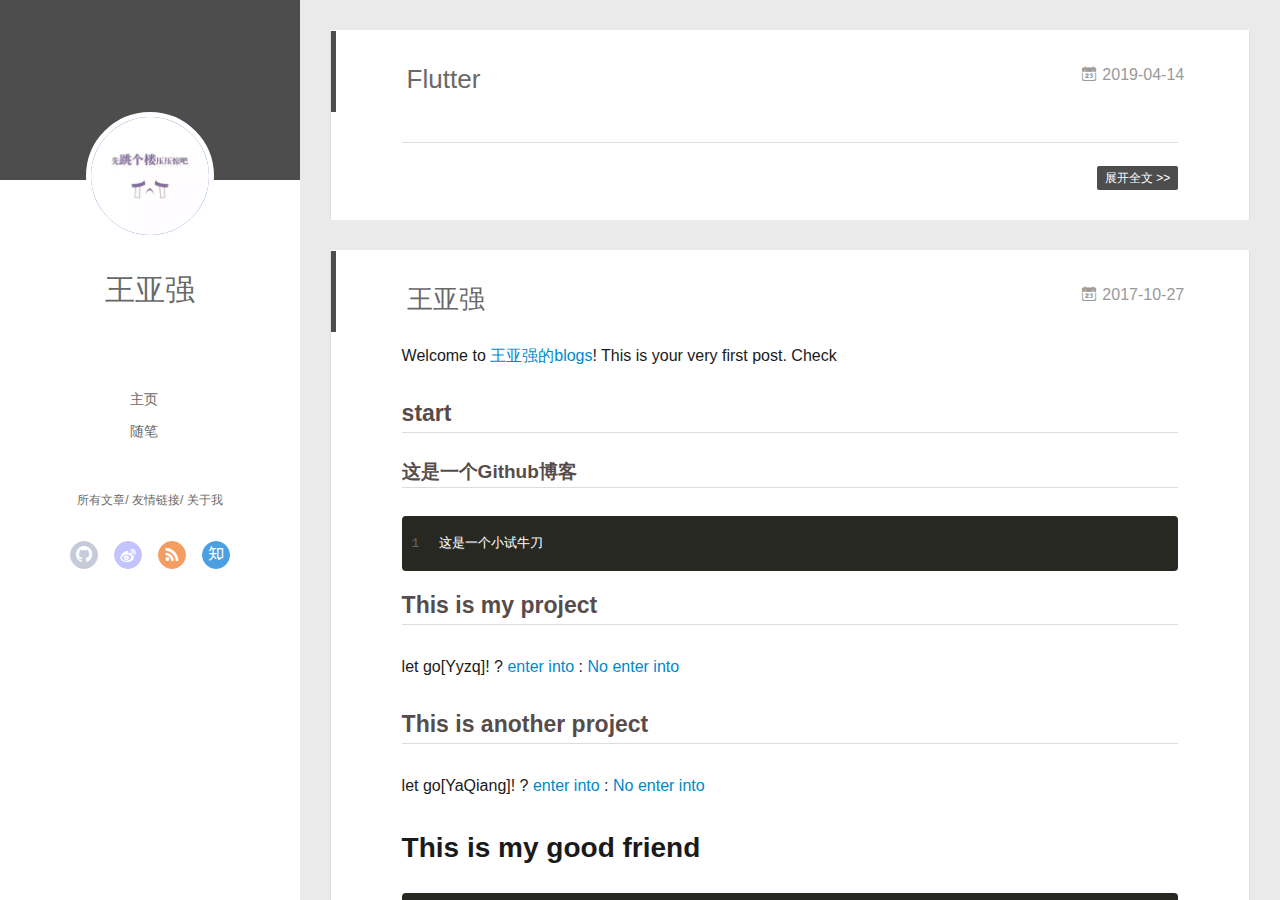
==== commit add301be: "Site updated: 2019-04-14 14:04:24" ====
--- a/index.html
+++ b/index.html
@@ -152,32 +152,27 @@
           <div id="js-content" class="content-ll">
             
   
-    <article id="post-bowen" class="article article-type-post  article-index" itemscope itemprop="blogPost">
+    <article id="post-Flutter" class="article article-type-post  article-index" itemscope itemprop="blogPost">
   <div class="article-inner">
     
       <header class="article-header">
         
   
     <h1 itemprop="name">
-      <a class="article-title" href="/2017/10/27/bowen/">王亚强</a>
+      <a class="article-title" href="/2019/04/14/Flutter/">Flutter</a>
     </h1>
   
 
         
-        <a href="/2017/10/27/bowen/" class="archive-article-date">
-  	<time datetime="2017-10-27T02:45:35.124Z" itemprop="datePublished"><i class="icon-calendar icon"></i>2017-10-27</time>
+        <a href="/2019/04/14/Flutter/" class="archive-article-date">
+  	<time datetime="2019-04-14T05:55:50.000Z" itemprop="datePublished"><i class="icon-calendar icon"></i>2019-04-14</time>
 </a>
         
       </header>
     
     <div class="article-entry" itemprop="articleBody">
       
-        <p>Welcome to <a href="http://#" target="_blank" rel="external">王亚强的blogs</a>! This is your very first post. Check </p>
-<h2 id="start"><a href="#start" class="headerlink" title="start"></a>start</h2><h3 id="这是一个Github博客"><a href="#这是一个Github博客" class="headerlink" title="这是一个Github博客"></a>这是一个Github博客</h3><figure class="highlight bash"><table><tr><td class="gutter"><pre><div class="line">1</div></pre></td><td class="code"><pre><div class="line">这是一个小试牛刀</div></pre></td></tr></table></figure>
-<h2 id="This-is-my-project"><a href="#This-is-my-project" class="headerlink" title="This is my project"></a>This is my project</h2><p>let go[Yyzq]! ? <a href="http://yyzq.info" target="_blank" rel="external">enter into</a> : <a href="http://#" target="_blank" rel="external">No enter into</a></p>
-<h2 id="This-is-another-project"><a href="#This-is-another-project" class="headerlink" title="This is another project"></a>This is another project</h2><p>let go[YaQiang]! ? <a href="http://yaqiang.wang" target="_blank" rel="external">enter into</a> : <a href="http://#" target="_blank" rel="external">No enter into</a></p>
-<h1 id="This-is-my-good-friend"><a href="#This-is-my-good-friend" class="headerlink" title="This is my good friend"></a>This is my good friend</h1><figure class="highlight plain"><table><tr><td class="gutter"><pre><div class="line">1</div></pre></td><td class="code"><pre><div class="line">……</div></pre></td></tr></table></figure>
-<h1 id="想要在此留下你的脚步吗？"><a href="#想要在此留下你的脚步吗？" class="headerlink" title="想要在此留下你的脚步吗？"></a>想要在此留下你的脚步吗？</h1><h2 id="那就再下边畅所欲言吧！！！"><a href="#那就再下边畅所欲言吧！！！" class="headerlink" title="那就再下边畅所欲言吧！！！"></a>那就再下边畅所欲言吧！！！</h2><figure class="highlight plain"><table><tr><td class="gutter"><pre><div class="line">1</div><div class="line">2</div></pre></td><td class="code"><pre><div class="line"></div><div class="line"></div></pre></td></tr></table></figure>
+        
       
 
       
@@ -189,7 +184,7 @@
 
       
         <p class="article-more-link">
-          <a class="article-more-a" href="/2017/10/27/bowen/">展开全文 >></a>
+          <a class="article-more-a" href="/2019/04/14/Flutter/">展开全文 >></a>
         </p>
       
 
@@ -219,6 +214,73 @@
 
 
   
+    <article id="post-bowen" class="article article-type-post  article-index" itemscope itemprop="blogPost">
+  <div class="article-inner">
+    
+      <header class="article-header">
+        
+  
+    <h1 itemprop="name">
+      <a class="article-title" href="/2017/10/27/bowen/">王亚强</a>
+    </h1>
+  
+
+        
+        <a href="/2017/10/27/bowen/" class="archive-article-date">
+  	<time datetime="2017-10-27T02:45:35.124Z" itemprop="datePublished"><i class="icon-calendar icon"></i>2017-10-27</time>
+</a>
+        
+      </header>
+    
+    <div class="article-entry" itemprop="articleBody">
+      
+        <p>Welcome to <a href="http://#" target="_blank" rel="external">王亚强的blogs</a>! This is your very first post. Check </p>
+<h2 id="start"><a href="#start" class="headerlink" title="start"></a>start</h2><h3 id="这是一个Github博客"><a href="#这是一个Github博客" class="headerlink" title="这是一个Github博客"></a>这是一个Github博客</h3><figure class="highlight bash"><table><tr><td class="gutter"><pre><div class="line">1</div></pre></td><td class="code"><pre><div class="line">这是一个小试牛刀</div></pre></td></tr></table></figure>
+<h2 id="This-is-my-project"><a href="#This-is-my-project" class="headerlink" title="This is my project"></a>This is my project</h2><p>let go[Yyzq]! ? <a href="http://yyzq.info" target="_blank" rel="external">enter into</a> : <a href="http://#" target="_blank" rel="external">No enter into</a></p>
+<h2 id="This-is-another-project"><a href="#This-is-another-project" class="headerlink" title="This is another project"></a>This is another project</h2><p>let go[YaQiang]! ? <a href="http://yaqiangi.wang" target="_blank" rel="external">enter into</a> : <a href="http://#" target="_blank" rel="external">No enter into</a></p>
+<h1 id="This-is-my-good-friend"><a href="#This-is-my-good-friend" class="headerlink" title="This is my good friend"></a>This is my good friend</h1><figure class="highlight plain"><table><tr><td class="gutter"><pre><div class="line">1</div></pre></td><td class="code"><pre><div class="line">……</div></pre></td></tr></table></figure>
+<h1 id="想要在此留下你的脚步吗？"><a href="#想要在此留下你的脚步吗？" class="headerlink" title="想要在此留下你的脚步吗？"></a>想要在此留下你的脚步吗？</h1><h2 id="那就再下边畅所欲言吧！！！"><a href="#那就再下边畅所欲言吧！！！" class="headerlink" title="那就再下边畅所欲言吧！！！"></a>那就再下边畅所欲言吧！！！</h2><figure class="highlight plain"><table><tr><td class="gutter"><pre><div class="line">1</div><div class="line">2</div></pre></td><td class="code"><pre><div class="line"></div><div class="line"></div></pre></td></tr></table></figure>
+      
+
+      
+    </div>
+    <div class="article-info article-info-index">
+      
+      
+      
+
+      
+        <p class="article-more-link">
+          <a class="article-more-a" href="/2017/10/27/bowen/">展开全文 >></a>
+        </p>
+      
+
+      
+      <div class="clearfix"></div>
+    </div>
+  </div>
+</article>
+
+<aside class="wrap-side-operation">
+    <div class="mod-side-operation">
+        
+        <div class="jump-container" id="js-jump-container" style="display:none;">
+            <a href="javascript:void(0)" class="mod-side-operation__jump-to-top">
+                <i class="icon-font icon-back"></i>
+            </a>
+            <div id="js-jump-plan-container" class="jump-plan-container" style="top: -11px;">
+                <i class="icon-font icon-plane jump-plane"></i>
+            </div>
+        </div>
+        
+        
+    </div>
+</aside>
+
+
+
+
+  
   
 
 
@@ -229,7 +291,7 @@
   <div class="outer">
     <div id="footer-info">
     	<div class="footer-left">
-    		&copy; 2017 王亚强
+    		&copy; 2019 王亚强
     	</div>
       	<div class="footer-right">
       		<a href="http://hexo.io/" target="_blank">Hexo</a>  Theme <a href="https://github.com/litten/hexo-theme-yilia" target="_blank">Yilia</a> by Litten
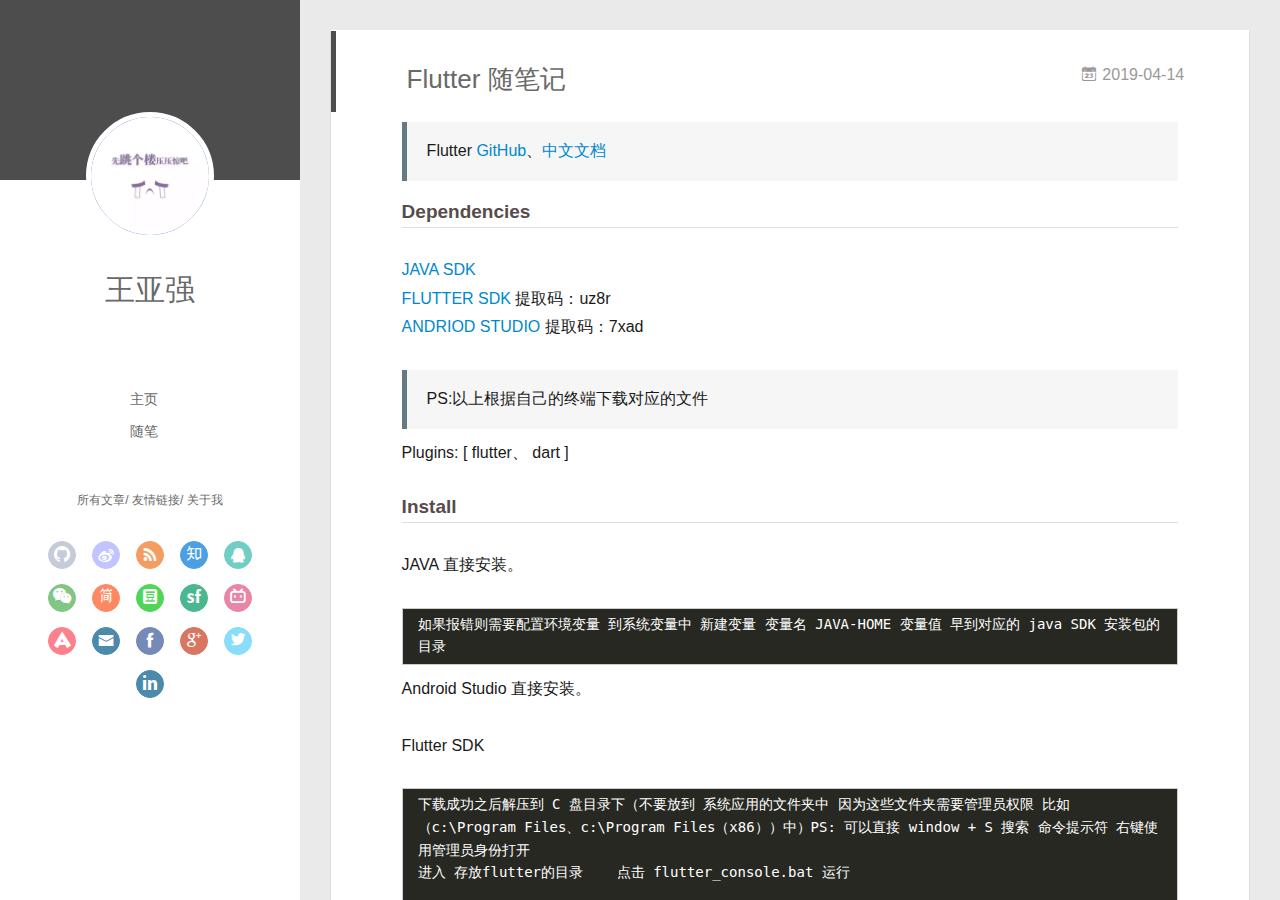
==== commit d093ede7: "Site updated: 2019-04-14 15:22:00" ====
--- a/index.html
+++ b/index.html
@@ -85,6 +85,30 @@
 		        
 					<a class="zhihu" target="_blank" href="#" title="zhihu"><i class="icon-zhihu"></i></a>
 		        
+					<a class="qq" target="_blank" href="#" title="qq"><i class="icon-qq"></i></a>
+		        
+					<a class="weixin" target="_blank" href="#" title="weixin"><i class="icon-weixin"></i></a>
+		        
+					<a class="jianshu" target="_blank" href="#" title="jianshu"><i class="icon-jianshu"></i></a>
+		        
+					<a class="douban" target="_blank" href="#" title="douban"><i class="icon-douban"></i></a>
+		        
+					<a class="segmentfault" target="_blank" href="#" title="segmentfault"><i class="icon-segmentfault"></i></a>
+		        
+					<a class="bilibili" target="_blank" href="#" title="bilibili"><i class="icon-bilibili"></i></a>
+		        
+					<a class="acfun" target="_blank" href="#" title="acfun"><i class="icon-acfun"></i></a>
+		        
+					<a class="mail" target="_blank" href="mailto:10397638@qq.com" title="mail"><i class="icon-mail"></i></a>
+		        
+					<a class="facebook" target="_blank" href="#" title="facebook"><i class="icon-facebook"></i></a>
+		        
+					<a class="google" target="_blank" href="#" title="google"><i class="icon-google"></i></a>
+		        
+					<a class="twitter" target="_blank" href="#" title="twitter"><i class="icon-twitter"></i></a>
+		        
+					<a class="linkedin" target="_blank" href="#" title="linkedin"><i class="icon-linkedin"></i></a>
+		        
 			</div>
 		</nav>
 	</header>		
@@ -126,6 +150,30 @@
 			        
 						<a class="zhihu" target="_blank" href="#" title="zhihu"><i class="icon-zhihu"></i></a>
 			        
+						<a class="qq" target="_blank" href="#" title="qq"><i class="icon-qq"></i></a>
+			        
+						<a class="weixin" target="_blank" href="#" title="weixin"><i class="icon-weixin"></i></a>
+			        
+						<a class="jianshu" target="_blank" href="#" title="jianshu"><i class="icon-jianshu"></i></a>
+			        
+						<a class="douban" target="_blank" href="#" title="douban"><i class="icon-douban"></i></a>
+			        
+						<a class="segmentfault" target="_blank" href="#" title="segmentfault"><i class="icon-segmentfault"></i></a>
+			        
+						<a class="bilibili" target="_blank" href="#" title="bilibili"><i class="icon-bilibili"></i></a>
+			        
+						<a class="acfun" target="_blank" href="#" title="acfun"><i class="icon-acfun"></i></a>
+			        
+						<a class="mail" target="_blank" href="mailto:10397638@qq.com" title="mail"><i class="icon-mail"></i></a>
+			        
+						<a class="facebook" target="_blank" href="#" title="facebook"><i class="icon-facebook"></i></a>
+			        
+						<a class="google" target="_blank" href="#" title="google"><i class="icon-google"></i></a>
+			        
+						<a class="twitter" target="_blank" href="#" title="twitter"><i class="icon-twitter"></i></a>
+			        
+						<a class="linkedin" target="_blank" href="#" title="linkedin"><i class="icon-linkedin"></i></a>
+			        
 				</div>
 			</nav>
 
@@ -159,7 +207,7 @@
         
   
     <h1 itemprop="name">
-      <a class="article-title" href="/2019/04/14/Flutter/">Flutter</a>
+      <a class="article-title" href="/2019/04/14/Flutter/">Flutter 随笔记</a>
     </h1>
   
 
@@ -172,7 +220,42 @@
     
     <div class="article-entry" itemprop="articleBody">
       
-        
+        <blockquote>
+<p>Flutter <a href="https://github.com/flutter/flutter" target="_blank" rel="external">GitHub</a>、<a href="https://flutterchina.club/docs/" target="_blank" rel="external">中文文档</a></p>
+</blockquote>
+<h3 id="Dependencies"><a href="#Dependencies" class="headerlink" title="Dependencies"></a>Dependencies</h3><p><a href="https://www.oracle.com/technetwork/java/javase/downloads/jdk11-downloads-5066655.html?ssSourceSiteId=otncn" target="_blank" rel="external">JAVA SDK</a><br><a href="https://pan.baidu.com/s/1-1iK3bUQsYMj_We2am7H7g" target="_blank" rel="external">FLUTTER SDK</a>  提取码：uz8r<br><a href="https://pan.baidu.com/s/1Tf-kcMUJCQM3unyVk1lL4Q" target="_blank" rel="external">ANDRIOD STUDIO</a> 提取码：7xad</p>
+<blockquote>
+<p>PS:以上根据自己的终端下载对应的文件</p>
+</blockquote>
+<p>Plugins: [ flutter、 dart ]</p>
+<h3 id="Install"><a href="#Install" class="headerlink" title="Install"></a>Install</h3><p>JAVA 直接安装。</p>
+<pre><code>如果报错则需要配置环境变量 到系统变量中 新建变量 变量名 JAVA-HOME 变量值 早到对应的 java SDK 安装包的目录
+</code></pre><p>Android Studio 直接安装。</p>
+<p>Flutter SDK </p>
+<pre><code>下载成功之后解压到 C 盘目录下（不要放到 系统应用的文件夹中 因为这些文件夹需要管理员权限 比如（c:\Program Files、c:\Program Files（x86））中）PS: 可以直接 window + S 搜索 命令提示符 右键使用管理员身份打开
+进入 存放flutter的目录    点击 flutter_console.bat 运行
+
+![tu](https://pan.baidu.com/s/1wkPPwb74vp91QpLKOVqiEw)
+
+安装成功之后，需要配置环境变量
+window + s  输入 env 回车 / 或者在设置中找到 系统信息 ---&gt; 高级设置 ---&gt; 环境变量配置
+path 中配置： c:\flutter\bin  重启 命令终端 在系统中任何地方都可使用 flutter 命令
+</code></pre><p>使用 flutter doctor 命令</p>
+<pre><code>检测 Android Studio 中 是否安装 flutter dart 插件，若没有则飘红
+vs code 版本是否在 1.20.1 或更高版本
+是否连接 移动终端设备（手机）
+
+如果出现  Some Android licenses not accepted / Review licenses that have not been accepted 报错  某些安卓许可证未被授权 / 查看尚未接受的许可证 
+则需要运行 flutter doctor --android-licenses 后 输入 一直输入 Y 
+则再次运行 flutter doctor 命令 则不会报错
+
+如果 Android Studio 中 没有安装 flutter dart 两个插件， 则在下图中 Android toolchain 这一行中 报错
+
+X Flutter plugin not installed; this adds Flutter specific functionality.
+X Dart plugin not installed; this adds Dart specific functionality.
+
+则需要运行 Android Studio  在 file ---&gt; setting ---&gt; Plugins(在其中搜索 flutter dart 若没有在执行下一步) ---&gt; Browse repositories（在其中搜索 并下载）之后重启 Android Studio 。
+</code></pre>
       
 
       
@@ -423,27 +506,11 @@
         <ul class="search-ul">
           
             <li class="search-li">
-              <a href="http://yyzq.info/" target="_blank" class="search-title"><i class="icon-quo-left icon"></i>友情链接1</a>
+              <a href="http://yyzq.info/" target="_blank" class="search-title"><i class="icon-quo-left icon"></i>YYZQ</a>
             </li>
           
             <li class="search-li">
-              <a href="http://yyzq.info/" target="_blank" class="search-title"><i class="icon-quo-left icon"></i>友情链接2</a>
-            </li>
-          
-            <li class="search-li">
-              <a href="http://yyzq.info/" target="_blank" class="search-title"><i class="icon-quo-left icon"></i>友情链接3</a>
-            </li>
-          
-            <li class="search-li">
-              <a href="http://yaqiang.wang/" target="_blank" class="search-title"><i class="icon-quo-left icon"></i>友情链接4</a>
-            </li>
-          
-            <li class="search-li">
-              <a href="http://yaqiang.wang/" target="_blank" class="search-title"><i class="icon-quo-left icon"></i>友情链接5</a>
-            </li>
-          
-            <li class="search-li">
-              <a href="http://yaqiang.wang/" target="_blank" class="search-title"><i class="icon-quo-left icon"></i>友情链接6</a>
+              <a href="http://yaqiang.wang/" target="_blank" class="search-title"><i class="icon-quo-left icon"></i>YAQIANG</a>
             </li>
           
         </ul>
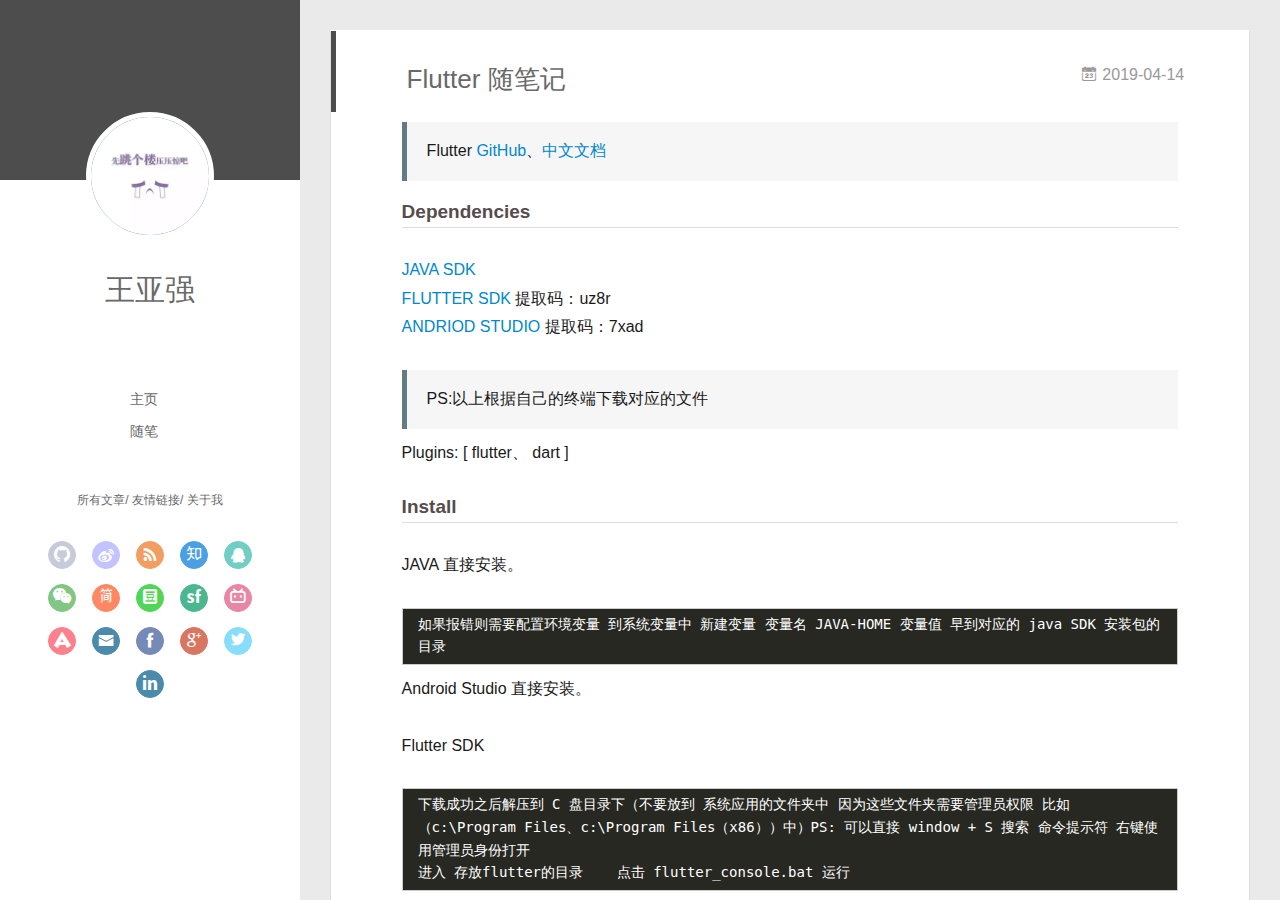
==== commit 6d832946: "Site updated: 2019-04-14 15:28:16" ====
--- a/index.html
+++ b/index.html
@@ -234,13 +234,12 @@
 <p>Flutter SDK </p>
 <pre><code>下载成功之后解压到 C 盘目录下（不要放到 系统应用的文件夹中 因为这些文件夹需要管理员权限 比如（c:\Program Files、c:\Program Files（x86））中）PS: 可以直接 window + S 搜索 命令提示符 右键使用管理员身份打开
 进入 存放flutter的目录    点击 flutter_console.bat 运行
-
-![tu](https://pan.baidu.com/s/1wkPPwb74vp91QpLKOVqiEw)
-
-安装成功之后，需要配置环境变量
+</code></pre><p><img src="https://github.com/MrWangYQ/MrWangYQ.github.io/blob/master/images/flutter-ok.png" alt="ok"></p>
+<pre><code>安装成功之后，需要配置环境变量
 window + s  输入 env 回车 / 或者在设置中找到 系统信息 ---&gt; 高级设置 ---&gt; 环境变量配置
 path 中配置： c:\flutter\bin  重启 命令终端 在系统中任何地方都可使用 flutter 命令
-</code></pre><p>使用 flutter doctor 命令</p>
+</code></pre><p><img src="https://github.com/MrWangYQ/MrWangYQ.github.io/blob/master/images/flutter-ok.png" alt="ok"></p>
+<p>使用 flutter doctor 命令</p>
 <pre><code>检测 Android Studio 中 是否安装 flutter dart 插件，若没有则飘红
 vs code 版本是否在 1.20.1 或更高版本
 是否连接 移动终端设备（手机）
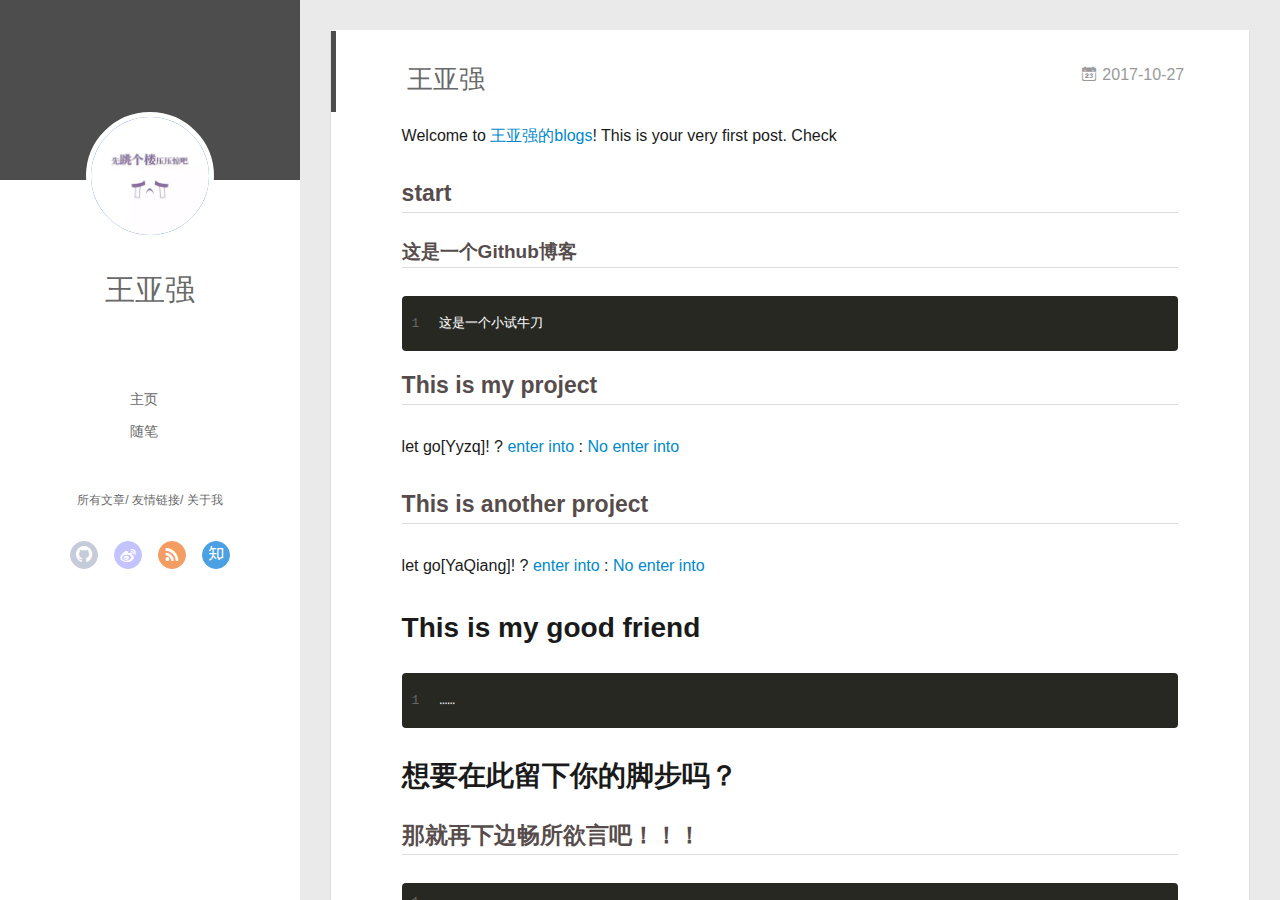
==== commit 80bc090d: "修改" ====
--- a/index.html
+++ b/index.html
@@ -6,20 +6,19 @@
   <meta name="renderer" content="webkit">
   <meta http-equiv="X-UA-Compatible" content="IE=edge" >
   <link rel="dns-prefetch" href="http://yoursite.com">
-  <title>王亚强</title>
+  <title>王亚强的随手笔记</title>
   <meta name="viewport" content="width=device-width, initial-scale=1, maximum-scale=1">
   <meta property="og:type" content="website">
-<meta property="og:title" content="王亚强">
-<meta property="og:url" content="http://yoursite.com/index.html">
-<meta property="og:site_name" content="王亚强">
-<meta property="og:locale" content="zh-CN">
-<meta name="twitter:card" content="summary">
-<meta name="twitter:title" content="王亚强">
-  
-    <link rel="alternative" href="/atom.xml" title="王亚强" type="application/atom+xml">
-  
-  
-    <link rel="icon" href="/favicon.png">
+  <meta property="og:title" content="随手笔记">
+  <meta property="og:url" content="http://yoursite.com/index.html">
+  <meta property="og:site_name" content="随手笔记">
+  <meta property="og:locale" content="zh-CN">
+  <meta name="twitter:card" content="summary">
+  <meta name="twitter:title" content="随手笔记">
+  
+  <link rel="alternative" href="/atom.xml" title="随手笔记" type="application/atom+xml">
+
+  <link rel="icon" href="/favicon.png">
   
   <link rel="stylesheet" type="text/css" href="/./main.507b3a.css">
   <style type="text/css">
@@ -84,30 +83,6 @@
 					<a class="rss" target="_blank" href="#" title="rss"><i class="icon-rss"></i></a>
 		        
 					<a class="zhihu" target="_blank" href="#" title="zhihu"><i class="icon-zhihu"></i></a>
-		        
-					<a class="qq" target="_blank" href="#" title="qq"><i class="icon-qq"></i></a>
-		        
-					<a class="weixin" target="_blank" href="#" title="weixin"><i class="icon-weixin"></i></a>
-		        
-					<a class="jianshu" target="_blank" href="#" title="jianshu"><i class="icon-jianshu"></i></a>
-		        
-					<a class="douban" target="_blank" href="#" title="douban"><i class="icon-douban"></i></a>
-		        
-					<a class="segmentfault" target="_blank" href="#" title="segmentfault"><i class="icon-segmentfault"></i></a>
-		        
-					<a class="bilibili" target="_blank" href="#" title="bilibili"><i class="icon-bilibili"></i></a>
-		        
-					<a class="acfun" target="_blank" href="#" title="acfun"><i class="icon-acfun"></i></a>
-		        
-					<a class="mail" target="_blank" href="mailto:10397638@qq.com" title="mail"><i class="icon-mail"></i></a>
-		        
-					<a class="facebook" target="_blank" href="#" title="facebook"><i class="icon-facebook"></i></a>
-		        
-					<a class="google" target="_blank" href="#" title="google"><i class="icon-google"></i></a>
-		        
-					<a class="twitter" target="_blank" href="#" title="twitter"><i class="icon-twitter"></i></a>
-		        
-					<a class="linkedin" target="_blank" href="#" title="linkedin"><i class="icon-linkedin"></i></a>
 		        
 			</div>
 		</nav>
@@ -150,30 +125,6 @@
 			        
 						<a class="zhihu" target="_blank" href="#" title="zhihu"><i class="icon-zhihu"></i></a>
 			        
-						<a class="qq" target="_blank" href="#" title="qq"><i class="icon-qq"></i></a>
-			        
-						<a class="weixin" target="_blank" href="#" title="weixin"><i class="icon-weixin"></i></a>
-			        
-						<a class="jianshu" target="_blank" href="#" title="jianshu"><i class="icon-jianshu"></i></a>
-			        
-						<a class="douban" target="_blank" href="#" title="douban"><i class="icon-douban"></i></a>
-			        
-						<a class="segmentfault" target="_blank" href="#" title="segmentfault"><i class="icon-segmentfault"></i></a>
-			        
-						<a class="bilibili" target="_blank" href="#" title="bilibili"><i class="icon-bilibili"></i></a>
-			        
-						<a class="acfun" target="_blank" href="#" title="acfun"><i class="icon-acfun"></i></a>
-			        
-						<a class="mail" target="_blank" href="mailto:10397638@qq.com" title="mail"><i class="icon-mail"></i></a>
-			        
-						<a class="facebook" target="_blank" href="#" title="facebook"><i class="icon-facebook"></i></a>
-			        
-						<a class="google" target="_blank" href="#" title="google"><i class="icon-google"></i></a>
-			        
-						<a class="twitter" target="_blank" href="#" title="twitter"><i class="icon-twitter"></i></a>
-			        
-						<a class="linkedin" target="_blank" href="#" title="linkedin"><i class="icon-linkedin"></i></a>
-			        
 				</div>
 			</nav>
 
@@ -200,61 +151,32 @@
           <div id="js-content" class="content-ll">
             
   
-    <article id="post-Flutter" class="article article-type-post  article-index" itemscope itemprop="blogPost">
+    <article id="post-bowen" class="article article-type-post  article-index" itemscope itemprop="blogPost">
   <div class="article-inner">
     
       <header class="article-header">
         
   
     <h1 itemprop="name">
-      <a class="article-title" href="/2019/04/14/Flutter/">Flutter 随笔记</a>
+      <a class="article-title" href="/2017/10/27/bowen/">王亚强</a>
     </h1>
   
 
         
-        <a href="/2019/04/14/Flutter/" class="archive-article-date">
-  	<time datetime="2019-04-14T05:55:50.000Z" itemprop="datePublished"><i class="icon-calendar icon"></i>2019-04-14</time>
+        <a href="/2017/10/27/bowen/" class="archive-article-date">
+  	<time datetime="2017-10-27T02:45:35.124Z" itemprop="datePublished"><i class="icon-calendar icon"></i>2017-10-27</time>
 </a>
         
       </header>
     
     <div class="article-entry" itemprop="articleBody">
       
-        <blockquote>
-<p>Flutter <a href="https://github.com/flutter/flutter" target="_blank" rel="external">GitHub</a>、<a href="https://flutterchina.club/docs/" target="_blank" rel="external">中文文档</a></p>
-</blockquote>
-<h3 id="Dependencies"><a href="#Dependencies" class="headerlink" title="Dependencies"></a>Dependencies</h3><p><a href="https://www.oracle.com/technetwork/java/javase/downloads/jdk11-downloads-5066655.html?ssSourceSiteId=otncn" target="_blank" rel="external">JAVA SDK</a><br><a href="https://pan.baidu.com/s/1-1iK3bUQsYMj_We2am7H7g" target="_blank" rel="external">FLUTTER SDK</a>  提取码：uz8r<br><a href="https://pan.baidu.com/s/1Tf-kcMUJCQM3unyVk1lL4Q" target="_blank" rel="external">ANDRIOD STUDIO</a> 提取码：7xad</p>
-<blockquote>
-<p>PS:以上根据自己的终端下载对应的文件</p>
-</blockquote>
-<p>Plugins: [ flutter、 dart ]</p>
-<h3 id="Install"><a href="#Install" class="headerlink" title="Install"></a>Install</h3><p>JAVA 直接安装。</p>
-<pre><code>如果报错则需要配置环境变量 到系统变量中 新建变量 变量名 JAVA-HOME 变量值 早到对应的 java SDK 安装包的目录
-</code></pre><p>Android Studio 直接安装。</p>
-<p>Flutter SDK </p>
-<pre><code>下载成功之后解压到 C 盘目录下（不要放到 系统应用的文件夹中 因为这些文件夹需要管理员权限 比如（c:\Program Files、c:\Program Files（x86））中）PS: 可以直接 window + S 搜索 命令提示符 右键使用管理员身份打开
-进入 存放flutter的目录    点击 flutter_console.bat 运行
-</code></pre><p><img src="https://github.com/MrWangYQ/MrWangYQ.github.io/blob/master/images/flutter-ok.png" alt="ok"></p>
-<pre><code>安装成功之后，需要配置环境变量
-window + s  输入 env 回车 / 或者在设置中找到 系统信息 ---&gt; 高级设置 ---&gt; 环境变量配置
-path 中配置： c:\flutter\bin  重启 命令终端 在系统中任何地方都可使用 flutter 命令
-</code></pre><p><img src="https://github.com/MrWangYQ/MrWangYQ.github.io/blob/master/images/flutter-ok.png" alt="ok"></p>
-<p>使用 flutter doctor 命令</p>
-<pre><code>检测 Android Studio 中 是否安装 flutter dart 插件，若没有则飘红
-vs code 版本是否在 1.20.1 或更高版本
-是否连接 移动终端设备（手机）
-
-如果出现  Some Android licenses not accepted / Review licenses that have not been accepted 报错  某些安卓许可证未被授权 / 查看尚未接受的许可证 
-则需要运行 flutter doctor --android-licenses 后 输入 一直输入 Y 
-则再次运行 flutter doctor 命令 则不会报错
-
-如果 Android Studio 中 没有安装 flutter dart 两个插件， 则在下图中 Android toolchain 这一行中 报错
-
-X Flutter plugin not installed; this adds Flutter specific functionality.
-X Dart plugin not installed; this adds Dart specific functionality.
-
-则需要运行 Android Studio  在 file ---&gt; setting ---&gt; Plugins(在其中搜索 flutter dart 若没有在执行下一步) ---&gt; Browse repositories（在其中搜索 并下载）之后重启 Android Studio 。
-</code></pre>
+        <p>Welcome to <a href="http://#" target="_blank" rel="external">王亚强的blogs</a>! This is your very first post. Check </p>
+<h2 id="start"><a href="#start" class="headerlink" title="start"></a>start</h2><h3 id="这是一个Github博客"><a href="#这是一个Github博客" class="headerlink" title="这是一个Github博客"></a>这是一个Github博客</h3><figure class="highlight bash"><table><tr><td class="gutter"><pre><div class="line">1</div></pre></td><td class="code"><pre><div class="line">这是一个小试牛刀</div></pre></td></tr></table></figure>
+<h2 id="This-is-my-project"><a href="#This-is-my-project" class="headerlink" title="This is my project"></a>This is my project</h2><p>let go[Yyzq]! ? <a href="http://yyzq.info" target="_blank" rel="external">enter into</a> : <a href="http://#" target="_blank" rel="external">No enter into</a></p>
+<h2 id="This-is-another-project"><a href="#This-is-another-project" class="headerlink" title="This is another project"></a>This is another project</h2><p>let go[YaQiang]! ? <a href="http://yaqiang.wang" target="_blank" rel="external">enter into</a> : <a href="http://#" target="_blank" rel="external">No enter into</a></p>
+<h1 id="This-is-my-good-friend"><a href="#This-is-my-good-friend" class="headerlink" title="This is my good friend"></a>This is my good friend</h1><figure class="highlight plain"><table><tr><td class="gutter"><pre><div class="line">1</div></pre></td><td class="code"><pre><div class="line">……</div></pre></td></tr></table></figure>
+<h1 id="想要在此留下你的脚步吗？"><a href="#想要在此留下你的脚步吗？" class="headerlink" title="想要在此留下你的脚步吗？"></a>想要在此留下你的脚步吗？</h1><h2 id="那就再下边畅所欲言吧！！！"><a href="#那就再下边畅所欲言吧！！！" class="headerlink" title="那就再下边畅所欲言吧！！！"></a>那就再下边畅所欲言吧！！！</h2><figure class="highlight plain"><table><tr><td class="gutter"><pre><div class="line">1</div><div class="line">2</div></pre></td><td class="code"><pre><div class="line"></div><div class="line"></div></pre></td></tr></table></figure>
       
 
       
@@ -266,7 +188,7 @@
 
       
         <p class="article-more-link">
-          <a class="article-more-a" href="/2019/04/14/Flutter/">展开全文 >></a>
+          <a class="article-more-a" href="/2017/10/27/bowen/">展开全文 >></a>
         </p>
       
 
@@ -296,73 +218,6 @@
 
 
   
-    <article id="post-bowen" class="article article-type-post  article-index" itemscope itemprop="blogPost">
-  <div class="article-inner">
-    
-      <header class="article-header">
-        
-  
-    <h1 itemprop="name">
-      <a class="article-title" href="/2017/10/27/bowen/">王亚强</a>
-    </h1>
-  
-
-        
-        <a href="/2017/10/27/bowen/" class="archive-article-date">
-  	<time datetime="2017-10-27T02:45:35.124Z" itemprop="datePublished"><i class="icon-calendar icon"></i>2017-10-27</time>
-</a>
-        
-      </header>
-    
-    <div class="article-entry" itemprop="articleBody">
-      
-        <p>Welcome to <a href="http://#" target="_blank" rel="external">王亚强的blogs</a>! This is your very first post. Check </p>
-<h2 id="start"><a href="#start" class="headerlink" title="start"></a>start</h2><h3 id="这是一个Github博客"><a href="#这是一个Github博客" class="headerlink" title="这是一个Github博客"></a>这是一个Github博客</h3><figure class="highlight bash"><table><tr><td class="gutter"><pre><div class="line">1</div></pre></td><td class="code"><pre><div class="line">这是一个小试牛刀</div></pre></td></tr></table></figure>
-<h2 id="This-is-my-project"><a href="#This-is-my-project" class="headerlink" title="This is my project"></a>This is my project</h2><p>let go[Yyzq]! ? <a href="http://yyzq.info" target="_blank" rel="external">enter into</a> : <a href="http://#" target="_blank" rel="external">No enter into</a></p>
-<h2 id="This-is-another-project"><a href="#This-is-another-project" class="headerlink" title="This is another project"></a>This is another project</h2><p>let go[YaQiang]! ? <a href="http://yaqiangi.wang" target="_blank" rel="external">enter into</a> : <a href="http://#" target="_blank" rel="external">No enter into</a></p>
-<h1 id="This-is-my-good-friend"><a href="#This-is-my-good-friend" class="headerlink" title="This is my good friend"></a>This is my good friend</h1><figure class="highlight plain"><table><tr><td class="gutter"><pre><div class="line">1</div></pre></td><td class="code"><pre><div class="line">……</div></pre></td></tr></table></figure>
-<h1 id="想要在此留下你的脚步吗？"><a href="#想要在此留下你的脚步吗？" class="headerlink" title="想要在此留下你的脚步吗？"></a>想要在此留下你的脚步吗？</h1><h2 id="那就再下边畅所欲言吧！！！"><a href="#那就再下边畅所欲言吧！！！" class="headerlink" title="那就再下边畅所欲言吧！！！"></a>那就再下边畅所欲言吧！！！</h2><figure class="highlight plain"><table><tr><td class="gutter"><pre><div class="line">1</div><div class="line">2</div></pre></td><td class="code"><pre><div class="line"></div><div class="line"></div></pre></td></tr></table></figure>
-      
-
-      
-    </div>
-    <div class="article-info article-info-index">
-      
-      
-      
-
-      
-        <p class="article-more-link">
-          <a class="article-more-a" href="/2017/10/27/bowen/">展开全文 >></a>
-        </p>
-      
-
-      
-      <div class="clearfix"></div>
-    </div>
-  </div>
-</article>
-
-<aside class="wrap-side-operation">
-    <div class="mod-side-operation">
-        
-        <div class="jump-container" id="js-jump-container" style="display:none;">
-            <a href="javascript:void(0)" class="mod-side-operation__jump-to-top">
-                <i class="icon-font icon-back"></i>
-            </a>
-            <div id="js-jump-plan-container" class="jump-plan-container" style="top: -11px;">
-                <i class="icon-font icon-plane jump-plane"></i>
-            </div>
-        </div>
-        
-        
-    </div>
-</aside>
-
-
-
-
-  
   
 
 
@@ -373,7 +228,7 @@
   <div class="outer">
     <div id="footer-info">
     	<div class="footer-left">
-    		&copy; 2019 王亚强
+    		&copy; 2017 王亚强
     	</div>
       	<div class="footer-right">
       		<a href="http://hexo.io/" target="_blank">Hexo</a>  Theme <a href="https://github.com/litten/hexo-theme-yilia" target="_blank">Yilia</a> by Litten
@@ -505,11 +360,27 @@
         <ul class="search-ul">
           
             <li class="search-li">
-              <a href="http://yyzq.info/" target="_blank" class="search-title"><i class="icon-quo-left icon"></i>YYZQ</a>
-            </li>
-          
-            <li class="search-li">
-              <a href="http://yaqiang.wang/" target="_blank" class="search-title"><i class="icon-quo-left icon"></i>YAQIANG</a>
+              <a href="http://yyzq.info/" target="_blank" class="search-title"><i class="icon-quo-left icon"></i>友情链接1</a>
+            </li>
+          
+            <li class="search-li">
+              <a href="http://yyzq.info/" target="_blank" class="search-title"><i class="icon-quo-left icon"></i>友情链接2</a>
+            </li>
+          
+            <li class="search-li">
+              <a href="http://yyzq.info/" target="_blank" class="search-title"><i class="icon-quo-left icon"></i>友情链接3</a>
+            </li>
+          
+            <li class="search-li">
+              <a href="http://yaqiang.wang/" target="_blank" class="search-title"><i class="icon-quo-left icon"></i>友情链接4</a>
+            </li>
+          
+            <li class="search-li">
+              <a href="http://yaqiang.wang/" target="_blank" class="search-title"><i class="icon-quo-left icon"></i>友情链接5</a>
+            </li>
+          
+            <li class="search-li">
+              <a href="http://yaqiang.wang/" target="_blank" class="search-title"><i class="icon-quo-left icon"></i>友情链接6</a>
             </li>
           
         </ul>
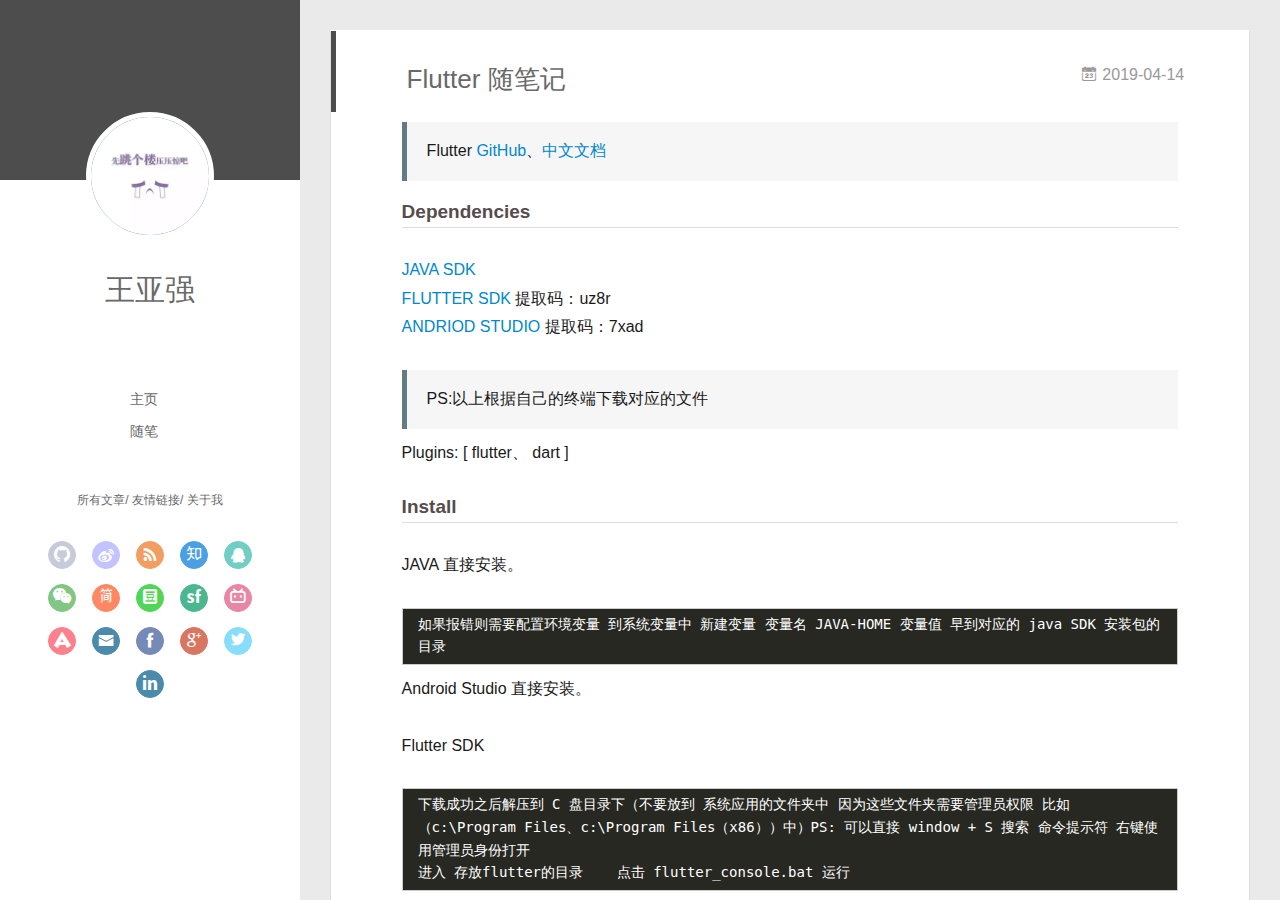
==== commit 000576db: "Merge branch 'master' of github.com:MrWangYQ/MrWangYQ.github.io" ====
--- a/index.html
+++ b/index.html
@@ -84,6 +84,30 @@
 		        
 					<a class="zhihu" target="_blank" href="#" title="zhihu"><i class="icon-zhihu"></i></a>
 		        
+					<a class="qq" target="_blank" href="#" title="qq"><i class="icon-qq"></i></a>
+		        
+					<a class="weixin" target="_blank" href="#" title="weixin"><i class="icon-weixin"></i></a>
+		        
+					<a class="jianshu" target="_blank" href="#" title="jianshu"><i class="icon-jianshu"></i></a>
+		        
+					<a class="douban" target="_blank" href="#" title="douban"><i class="icon-douban"></i></a>
+		        
+					<a class="segmentfault" target="_blank" href="#" title="segmentfault"><i class="icon-segmentfault"></i></a>
+		        
+					<a class="bilibili" target="_blank" href="#" title="bilibili"><i class="icon-bilibili"></i></a>
+		        
+					<a class="acfun" target="_blank" href="#" title="acfun"><i class="icon-acfun"></i></a>
+		        
+					<a class="mail" target="_blank" href="mailto:10397638@qq.com" title="mail"><i class="icon-mail"></i></a>
+		        
+					<a class="facebook" target="_blank" href="#" title="facebook"><i class="icon-facebook"></i></a>
+		        
+					<a class="google" target="_blank" href="#" title="google"><i class="icon-google"></i></a>
+		        
+					<a class="twitter" target="_blank" href="#" title="twitter"><i class="icon-twitter"></i></a>
+		        
+					<a class="linkedin" target="_blank" href="#" title="linkedin"><i class="icon-linkedin"></i></a>
+		        
 			</div>
 		</nav>
 	</header>		
@@ -125,6 +149,30 @@
 			        
 						<a class="zhihu" target="_blank" href="#" title="zhihu"><i class="icon-zhihu"></i></a>
 			        
+						<a class="qq" target="_blank" href="#" title="qq"><i class="icon-qq"></i></a>
+			        
+						<a class="weixin" target="_blank" href="#" title="weixin"><i class="icon-weixin"></i></a>
+			        
+						<a class="jianshu" target="_blank" href="#" title="jianshu"><i class="icon-jianshu"></i></a>
+			        
+						<a class="douban" target="_blank" href="#" title="douban"><i class="icon-douban"></i></a>
+			        
+						<a class="segmentfault" target="_blank" href="#" title="segmentfault"><i class="icon-segmentfault"></i></a>
+			        
+						<a class="bilibili" target="_blank" href="#" title="bilibili"><i class="icon-bilibili"></i></a>
+			        
+						<a class="acfun" target="_blank" href="#" title="acfun"><i class="icon-acfun"></i></a>
+			        
+						<a class="mail" target="_blank" href="mailto:10397638@qq.com" title="mail"><i class="icon-mail"></i></a>
+			        
+						<a class="facebook" target="_blank" href="#" title="facebook"><i class="icon-facebook"></i></a>
+			        
+						<a class="google" target="_blank" href="#" title="google"><i class="icon-google"></i></a>
+			        
+						<a class="twitter" target="_blank" href="#" title="twitter"><i class="icon-twitter"></i></a>
+			        
+						<a class="linkedin" target="_blank" href="#" title="linkedin"><i class="icon-linkedin"></i></a>
+			        
 				</div>
 			</nav>
 
@@ -151,32 +199,61 @@
           <div id="js-content" class="content-ll">
             
   
-    <article id="post-bowen" class="article article-type-post  article-index" itemscope itemprop="blogPost">
+    <article id="post-Flutter" class="article article-type-post  article-index" itemscope itemprop="blogPost">
   <div class="article-inner">
     
       <header class="article-header">
         
   
     <h1 itemprop="name">
-      <a class="article-title" href="/2017/10/27/bowen/">王亚强</a>
+      <a class="article-title" href="/2019/04/14/Flutter/">Flutter 随笔记</a>
     </h1>
   
 
         
-        <a href="/2017/10/27/bowen/" class="archive-article-date">
-  	<time datetime="2017-10-27T02:45:35.124Z" itemprop="datePublished"><i class="icon-calendar icon"></i>2017-10-27</time>
+        <a href="/2019/04/14/Flutter/" class="archive-article-date">
+  	<time datetime="2019-04-14T05:55:50.000Z" itemprop="datePublished"><i class="icon-calendar icon"></i>2019-04-14</time>
 </a>
         
       </header>
     
     <div class="article-entry" itemprop="articleBody">
       
-        <p>Welcome to <a href="http://#" target="_blank" rel="external">王亚强的blogs</a>! This is your very first post. Check </p>
-<h2 id="start"><a href="#start" class="headerlink" title="start"></a>start</h2><h3 id="这是一个Github博客"><a href="#这是一个Github博客" class="headerlink" title="这是一个Github博客"></a>这是一个Github博客</h3><figure class="highlight bash"><table><tr><td class="gutter"><pre><div class="line">1</div></pre></td><td class="code"><pre><div class="line">这是一个小试牛刀</div></pre></td></tr></table></figure>
-<h2 id="This-is-my-project"><a href="#This-is-my-project" class="headerlink" title="This is my project"></a>This is my project</h2><p>let go[Yyzq]! ? <a href="http://yyzq.info" target="_blank" rel="external">enter into</a> : <a href="http://#" target="_blank" rel="external">No enter into</a></p>
-<h2 id="This-is-another-project"><a href="#This-is-another-project" class="headerlink" title="This is another project"></a>This is another project</h2><p>let go[YaQiang]! ? <a href="http://yaqiang.wang" target="_blank" rel="external">enter into</a> : <a href="http://#" target="_blank" rel="external">No enter into</a></p>
-<h1 id="This-is-my-good-friend"><a href="#This-is-my-good-friend" class="headerlink" title="This is my good friend"></a>This is my good friend</h1><figure class="highlight plain"><table><tr><td class="gutter"><pre><div class="line">1</div></pre></td><td class="code"><pre><div class="line">……</div></pre></td></tr></table></figure>
-<h1 id="想要在此留下你的脚步吗？"><a href="#想要在此留下你的脚步吗？" class="headerlink" title="想要在此留下你的脚步吗？"></a>想要在此留下你的脚步吗？</h1><h2 id="那就再下边畅所欲言吧！！！"><a href="#那就再下边畅所欲言吧！！！" class="headerlink" title="那就再下边畅所欲言吧！！！"></a>那就再下边畅所欲言吧！！！</h2><figure class="highlight plain"><table><tr><td class="gutter"><pre><div class="line">1</div><div class="line">2</div></pre></td><td class="code"><pre><div class="line"></div><div class="line"></div></pre></td></tr></table></figure>
+        <blockquote>
+<p>Flutter <a href="https://github.com/flutter/flutter" target="_blank" rel="external">GitHub</a>、<a href="https://flutterchina.club/docs/" target="_blank" rel="external">中文文档</a></p>
+</blockquote>
+<h3 id="Dependencies"><a href="#Dependencies" class="headerlink" title="Dependencies"></a>Dependencies</h3><p><a href="https://www.oracle.com/technetwork/java/javase/downloads/jdk11-downloads-5066655.html?ssSourceSiteId=otncn" target="_blank" rel="external">JAVA SDK</a><br><a href="https://pan.baidu.com/s/1-1iK3bUQsYMj_We2am7H7g" target="_blank" rel="external">FLUTTER SDK</a>  提取码：uz8r<br><a href="https://pan.baidu.com/s/1Tf-kcMUJCQM3unyVk1lL4Q" target="_blank" rel="external">ANDRIOD STUDIO</a> 提取码：7xad</p>
+<blockquote>
+<p>PS:以上根据自己的终端下载对应的文件</p>
+</blockquote>
+<p>Plugins: [ flutter、 dart ]</p>
+<h3 id="Install"><a href="#Install" class="headerlink" title="Install"></a>Install</h3><p>JAVA 直接安装。</p>
+<pre><code>如果报错则需要配置环境变量 到系统变量中 新建变量 变量名 JAVA-HOME 变量值 早到对应的 java SDK 安装包的目录
+</code></pre><p>Android Studio 直接安装。</p>
+<p>Flutter SDK </p>
+<pre><code>下载成功之后解压到 C 盘目录下（不要放到 系统应用的文件夹中 因为这些文件夹需要管理员权限 比如（c:\Program Files、c:\Program Files（x86））中）PS: 可以直接 window + S 搜索 命令提示符 右键使用管理员身份打开
+进入 存放flutter的目录    点击 flutter_console.bat 运行
+</code></pre><p><img src="https://github.com/MrWangYQ/MrWangYQ.github.io/blob/master/images/flutter-ok.png" alt="ok"></p>
+<pre><code>安装成功之后，需要配置环境变量
+window + s  输入 env 回车 / 或者在设置中找到 系统信息 ---&gt; 高级设置 ---&gt; 环境变量配置
+path 中配置： c:\flutter\bin  重启 命令终端 在系统中任何地方都可使用 flutter 命令
+</code></pre><p><img src="https://github.com/MrWangYQ/MrWangYQ.github.io/blob/master/images/flutter-ok.png" alt="ok"></p>
+<p>使用 flutter doctor 命令</p>
+<pre><code>检测 Android Studio 中 是否安装 flutter dart 插件，若没有则飘红
+vs code 版本是否在 1.20.1 或更高版本
+是否连接 移动终端设备（手机）
+
+如果出现  Some Android licenses not accepted / Review licenses that have not been accepted 报错  某些安卓许可证未被授权 / 查看尚未接受的许可证 
+则需要运行 flutter doctor --android-licenses 后 输入 一直输入 Y 
+则再次运行 flutter doctor 命令 则不会报错
+
+如果 Android Studio 中 没有安装 flutter dart 两个插件， 则在下图中 Android toolchain 这一行中 报错
+
+X Flutter plugin not installed; this adds Flutter specific functionality.
+X Dart plugin not installed; this adds Dart specific functionality.
+
+则需要运行 Android Studio  在 file ---&gt; setting ---&gt; Plugins(在其中搜索 flutter dart 若没有在执行下一步) ---&gt; Browse repositories（在其中搜索 并下载）之后重启 Android Studio 。
+</code></pre>
       
 
       
@@ -188,7 +265,7 @@
 
       
         <p class="article-more-link">
-          <a class="article-more-a" href="/2017/10/27/bowen/">展开全文 >></a>
+          <a class="article-more-a" href="/2019/04/14/Flutter/">展开全文 >></a>
         </p>
       
 
@@ -218,6 +295,73 @@
 
 
   
+    <article id="post-bowen" class="article article-type-post  article-index" itemscope itemprop="blogPost">
+  <div class="article-inner">
+    
+      <header class="article-header">
+        
+  
+    <h1 itemprop="name">
+      <a class="article-title" href="/2017/10/27/bowen/">王亚强</a>
+    </h1>
+  
+
+        
+        <a href="/2017/10/27/bowen/" class="archive-article-date">
+  	<time datetime="2017-10-27T02:45:35.124Z" itemprop="datePublished"><i class="icon-calendar icon"></i>2017-10-27</time>
+</a>
+        
+      </header>
+    
+    <div class="article-entry" itemprop="articleBody">
+      
+        <p>Welcome to <a href="http://#" target="_blank" rel="external">王亚强的blogs</a>! This is your very first post. Check </p>
+<h2 id="start"><a href="#start" class="headerlink" title="start"></a>start</h2><h3 id="这是一个Github博客"><a href="#这是一个Github博客" class="headerlink" title="这是一个Github博客"></a>这是一个Github博客</h3><figure class="highlight bash"><table><tr><td class="gutter"><pre><div class="line">1</div></pre></td><td class="code"><pre><div class="line">这是一个小试牛刀</div></pre></td></tr></table></figure>
+<h2 id="This-is-my-project"><a href="#This-is-my-project" class="headerlink" title="This is my project"></a>This is my project</h2><p>let go[Yyzq]! ? <a href="http://yyzq.info" target="_blank" rel="external">enter into</a> : <a href="http://#" target="_blank" rel="external">No enter into</a></p>
+<h2 id="This-is-another-project"><a href="#This-is-another-project" class="headerlink" title="This is another project"></a>This is another project</h2><p>let go[YaQiang]! ? <a href="http://yaqiangi.wang" target="_blank" rel="external">enter into</a> : <a href="http://#" target="_blank" rel="external">No enter into</a></p>
+<h1 id="This-is-my-good-friend"><a href="#This-is-my-good-friend" class="headerlink" title="This is my good friend"></a>This is my good friend</h1><figure class="highlight plain"><table><tr><td class="gutter"><pre><div class="line">1</div></pre></td><td class="code"><pre><div class="line">……</div></pre></td></tr></table></figure>
+<h1 id="想要在此留下你的脚步吗？"><a href="#想要在此留下你的脚步吗？" class="headerlink" title="想要在此留下你的脚步吗？"></a>想要在此留下你的脚步吗？</h1><h2 id="那就再下边畅所欲言吧！！！"><a href="#那就再下边畅所欲言吧！！！" class="headerlink" title="那就再下边畅所欲言吧！！！"></a>那就再下边畅所欲言吧！！！</h2><figure class="highlight plain"><table><tr><td class="gutter"><pre><div class="line">1</div><div class="line">2</div></pre></td><td class="code"><pre><div class="line"></div><div class="line"></div></pre></td></tr></table></figure>
+      
+
+      
+    </div>
+    <div class="article-info article-info-index">
+      
+      
+      
+
+      
+        <p class="article-more-link">
+          <a class="article-more-a" href="/2017/10/27/bowen/">展开全文 >></a>
+        </p>
+      
+
+      
+      <div class="clearfix"></div>
+    </div>
+  </div>
+</article>
+
+<aside class="wrap-side-operation">
+    <div class="mod-side-operation">
+        
+        <div class="jump-container" id="js-jump-container" style="display:none;">
+            <a href="javascript:void(0)" class="mod-side-operation__jump-to-top">
+                <i class="icon-font icon-back"></i>
+            </a>
+            <div id="js-jump-plan-container" class="jump-plan-container" style="top: -11px;">
+                <i class="icon-font icon-plane jump-plane"></i>
+            </div>
+        </div>
+        
+        
+    </div>
+</aside>
+
+
+
+
+  
   
 
 
@@ -228,7 +372,7 @@
   <div class="outer">
     <div id="footer-info">
     	<div class="footer-left">
-    		&copy; 2017 王亚强
+    		&copy; 2019 王亚强
     	</div>
       	<div class="footer-right">
       		<a href="http://hexo.io/" target="_blank">Hexo</a>  Theme <a href="https://github.com/litten/hexo-theme-yilia" target="_blank">Yilia</a> by Litten
@@ -360,27 +504,11 @@
         <ul class="search-ul">
           
             <li class="search-li">
-              <a href="http://yyzq.info/" target="_blank" class="search-title"><i class="icon-quo-left icon"></i>友情链接1</a>
+              <a href="http://yyzq.info/" target="_blank" class="search-title"><i class="icon-quo-left icon"></i>YYZQ</a>
             </li>
           
             <li class="search-li">
-              <a href="http://yyzq.info/" target="_blank" class="search-title"><i class="icon-quo-left icon"></i>友情链接2</a>
-            </li>
-          
-            <li class="search-li">
-              <a href="http://yyzq.info/" target="_blank" class="search-title"><i class="icon-quo-left icon"></i>友情链接3</a>
-            </li>
-          
-            <li class="search-li">
-              <a href="http://yaqiang.wang/" target="_blank" class="search-title"><i class="icon-quo-left icon"></i>友情链接4</a>
-            </li>
-          
-            <li class="search-li">
-              <a href="http://yaqiang.wang/" target="_blank" class="search-title"><i class="icon-quo-left icon"></i>友情链接5</a>
-            </li>
-          
-            <li class="search-li">
-              <a href="http://yaqiang.wang/" target="_blank" class="search-title"><i class="icon-quo-left icon"></i>友情链接6</a>
+              <a href="http://yaqiang.wang/" target="_blank" class="search-title"><i class="icon-quo-left icon"></i>YAQIANG</a>
             </li>
           
         </ul>
